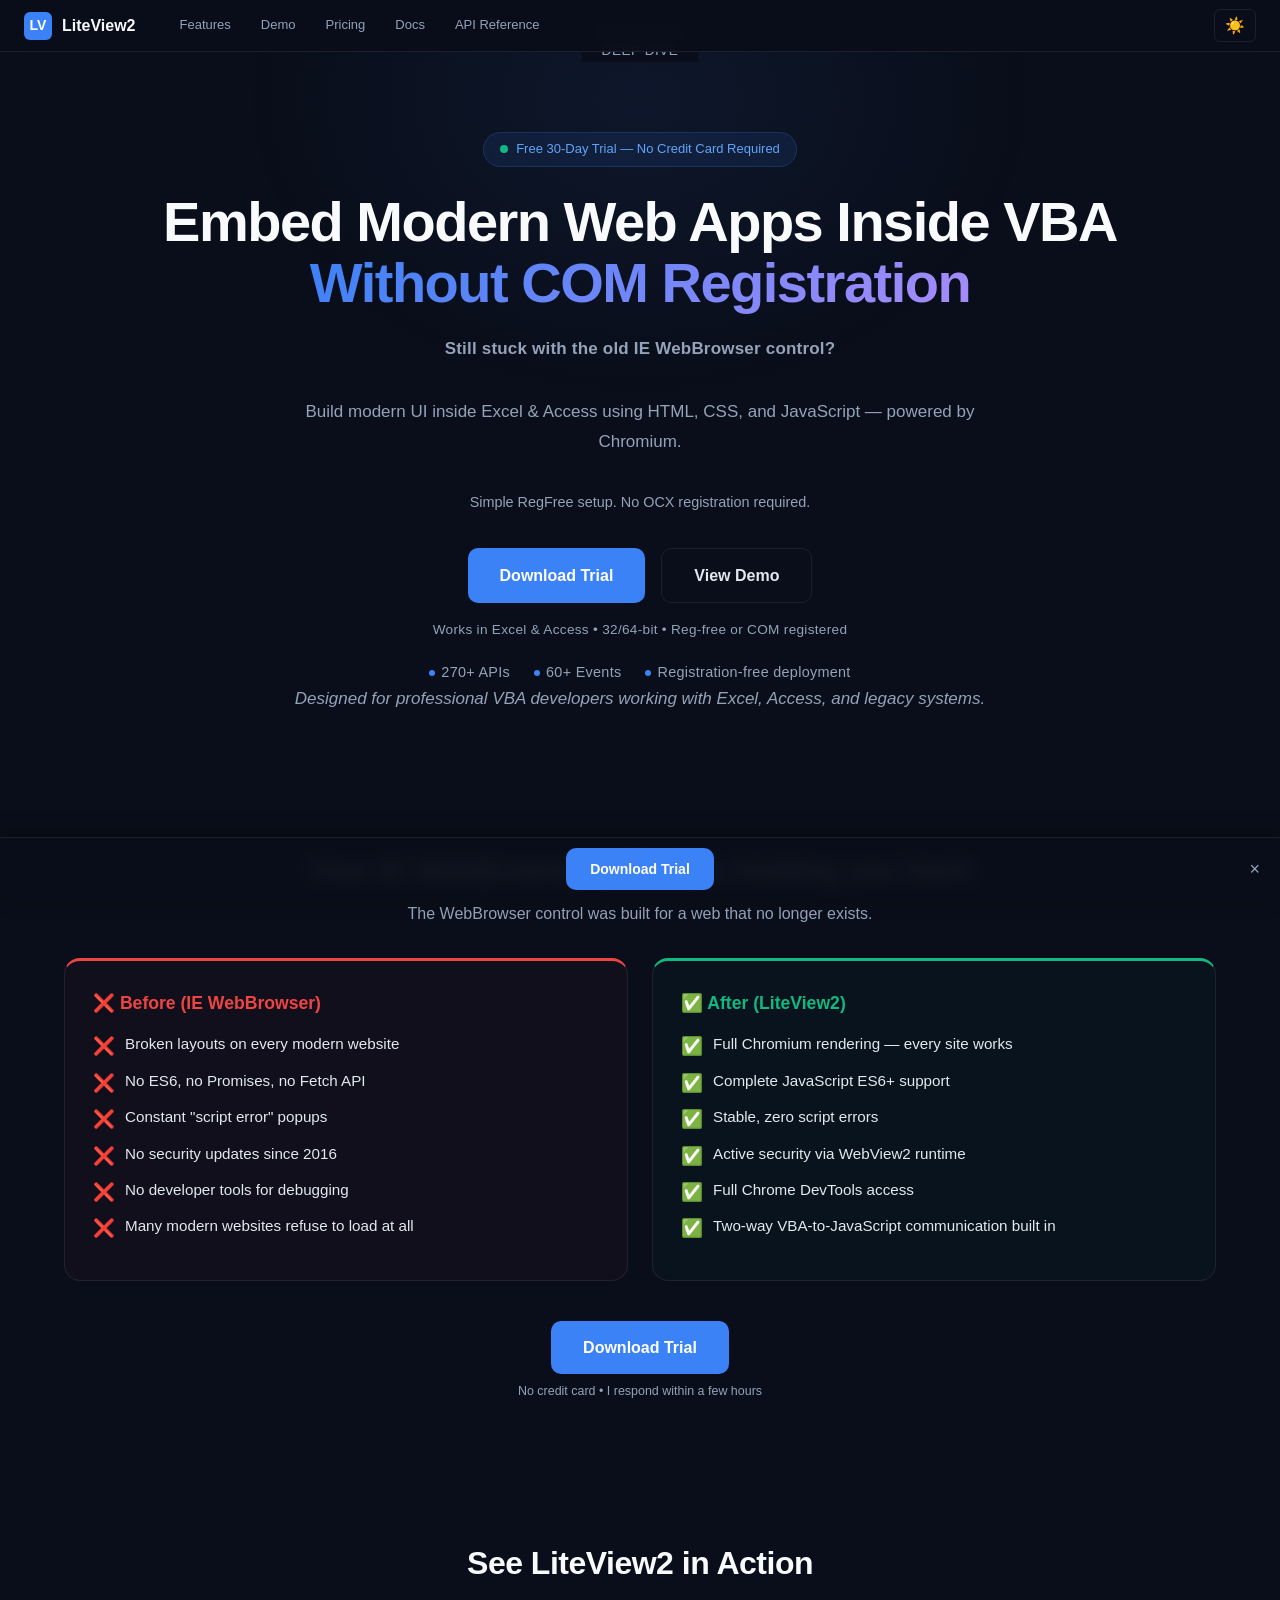
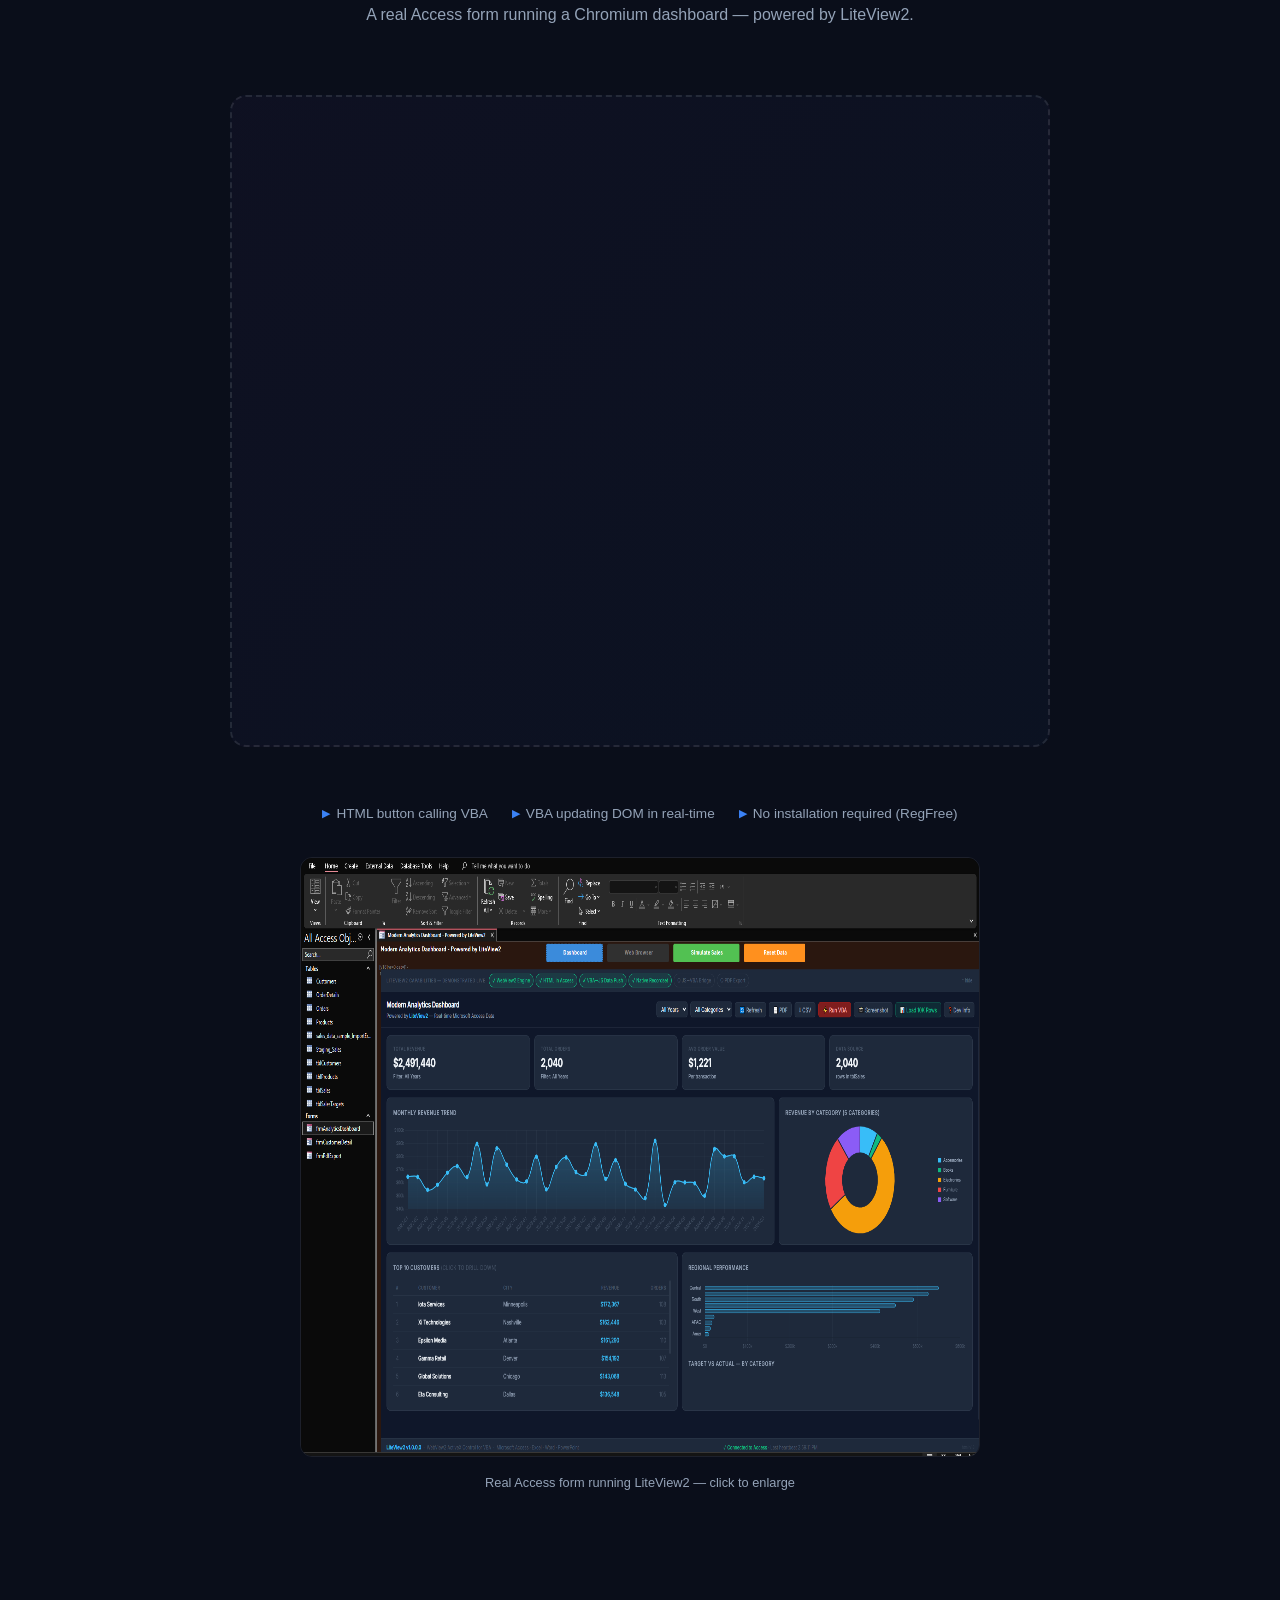
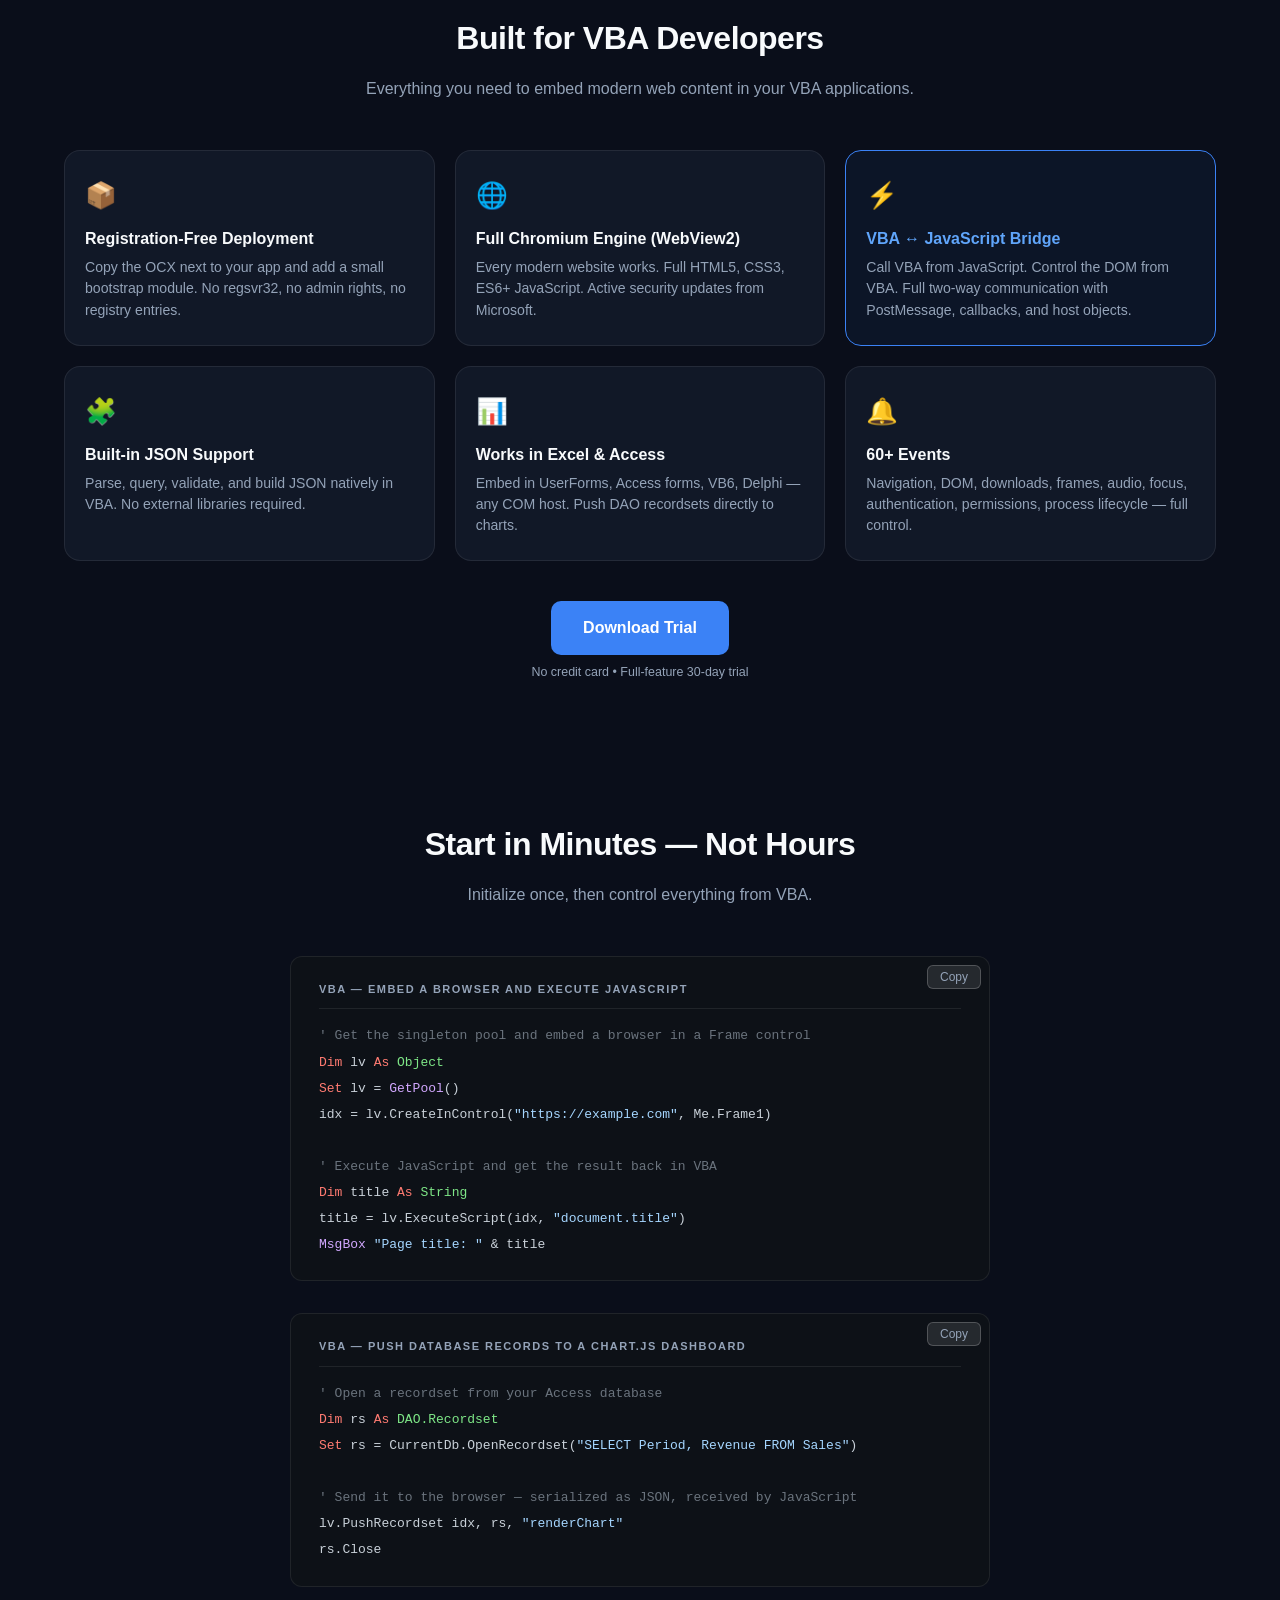
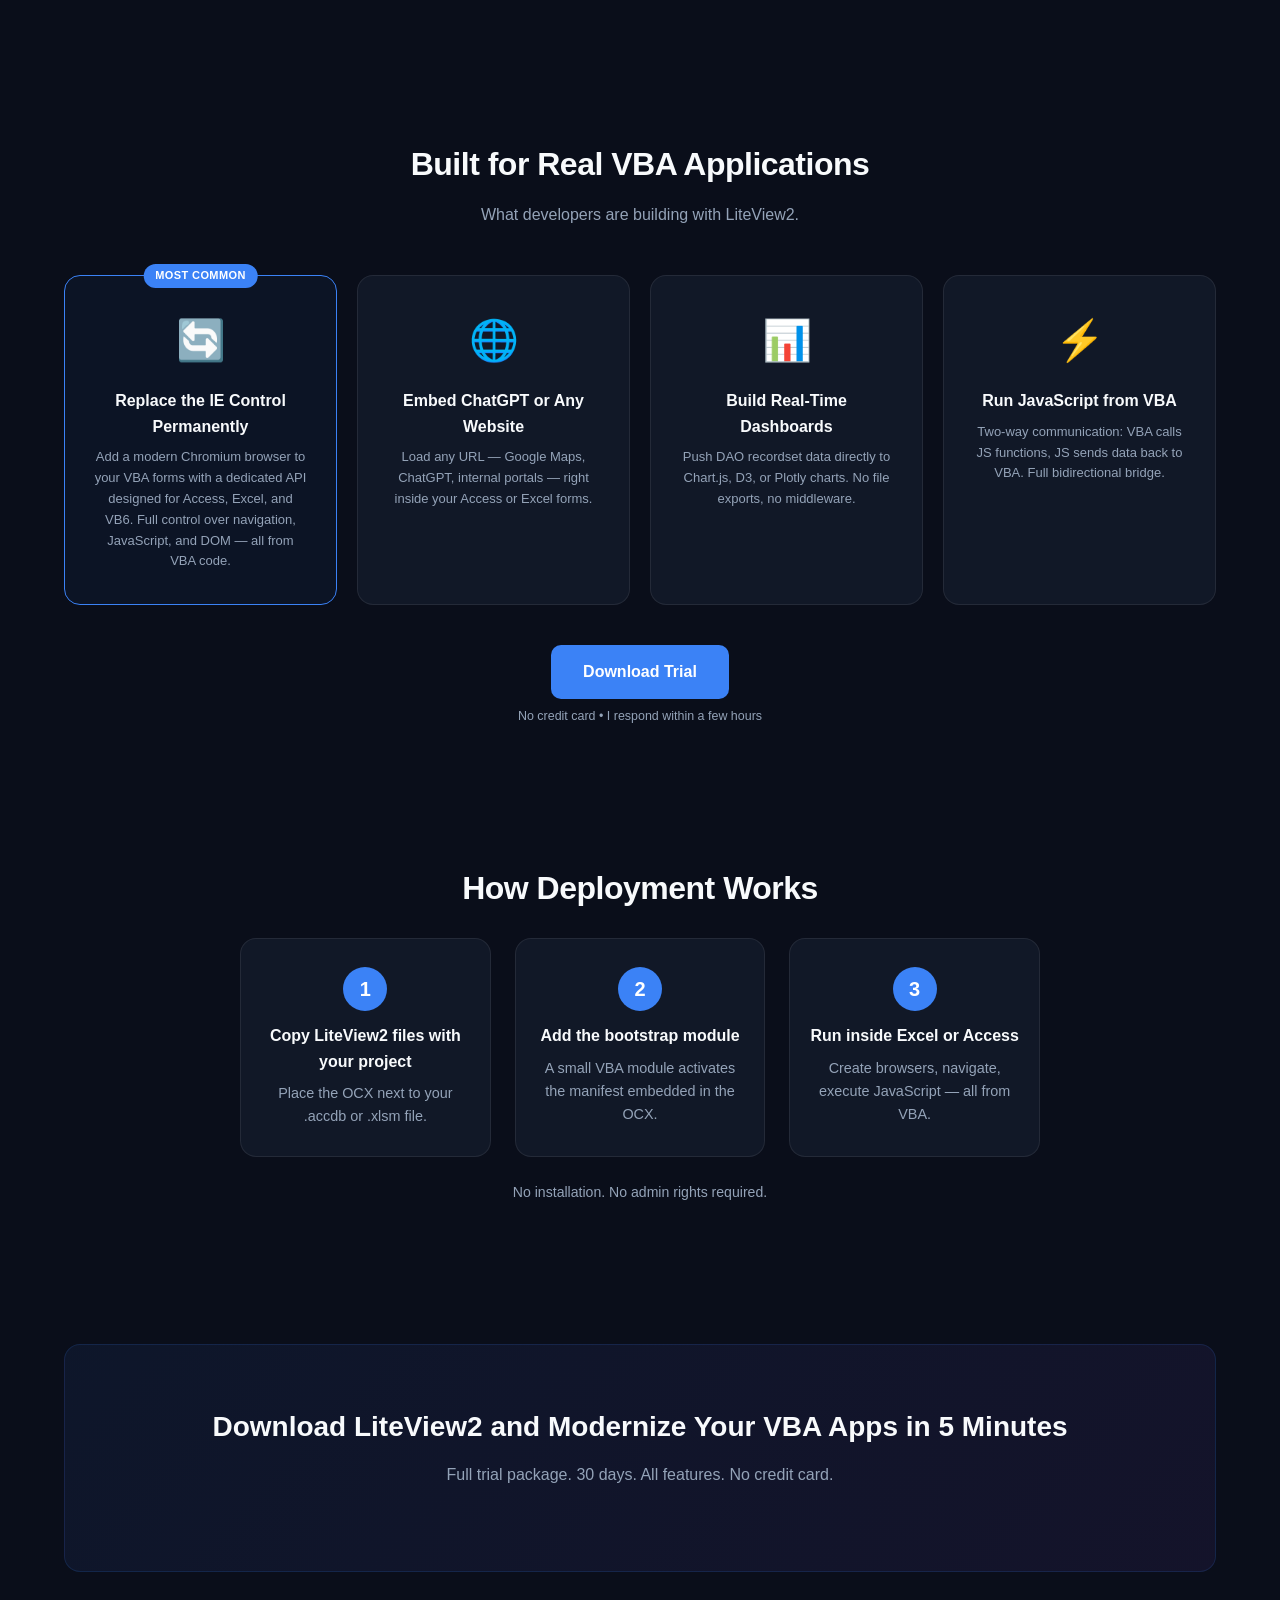
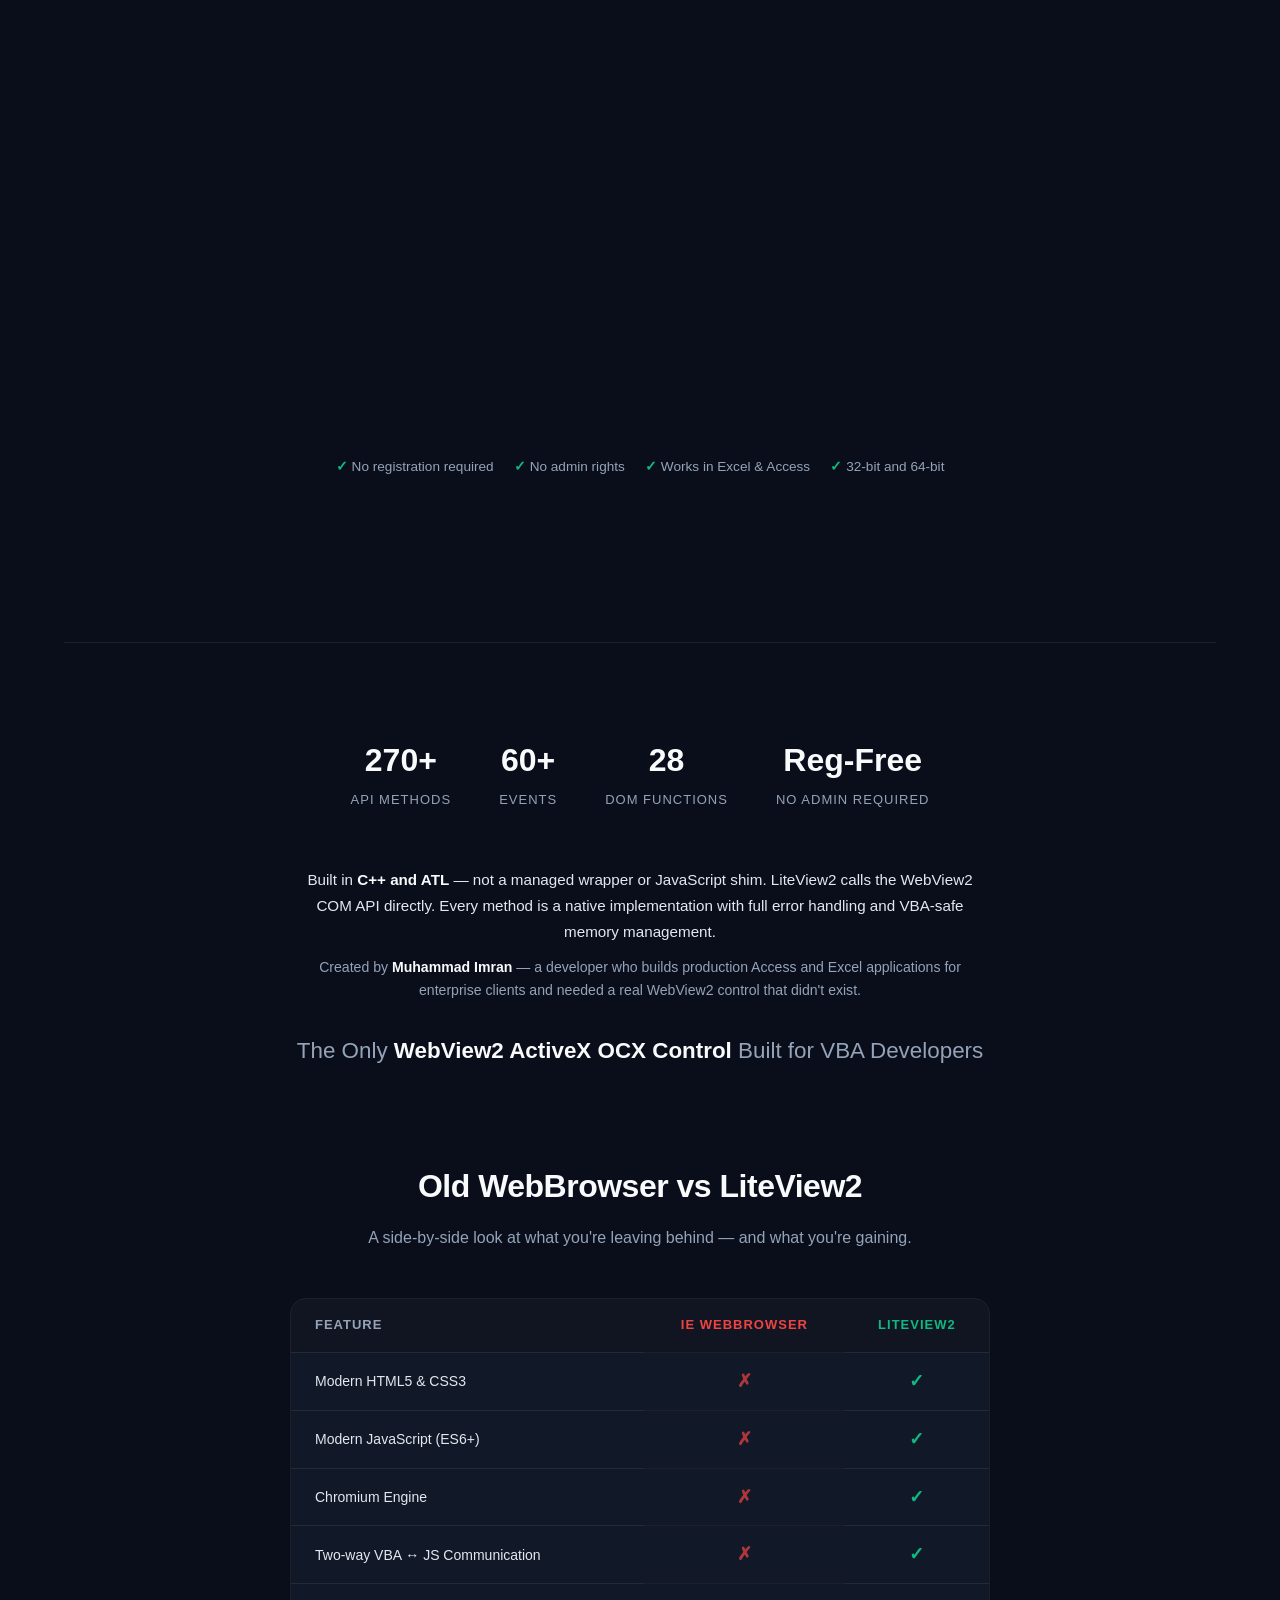
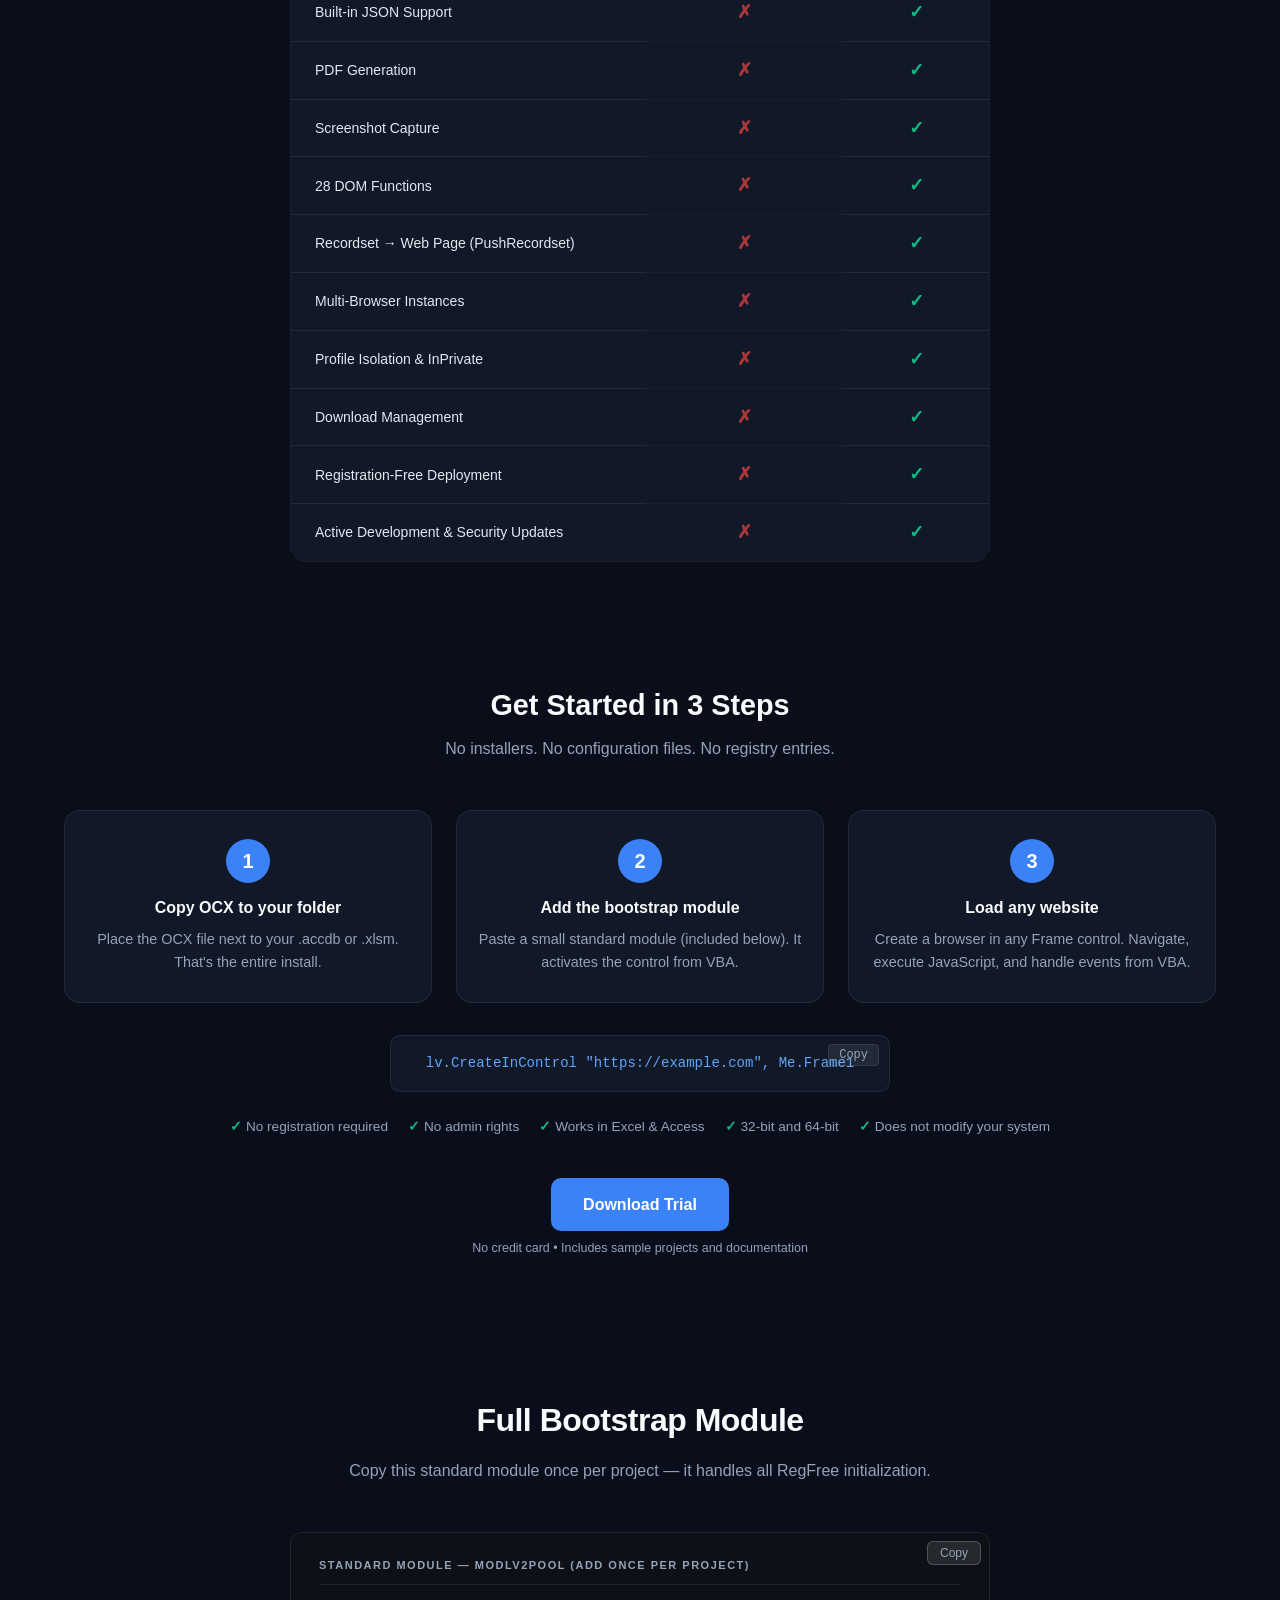
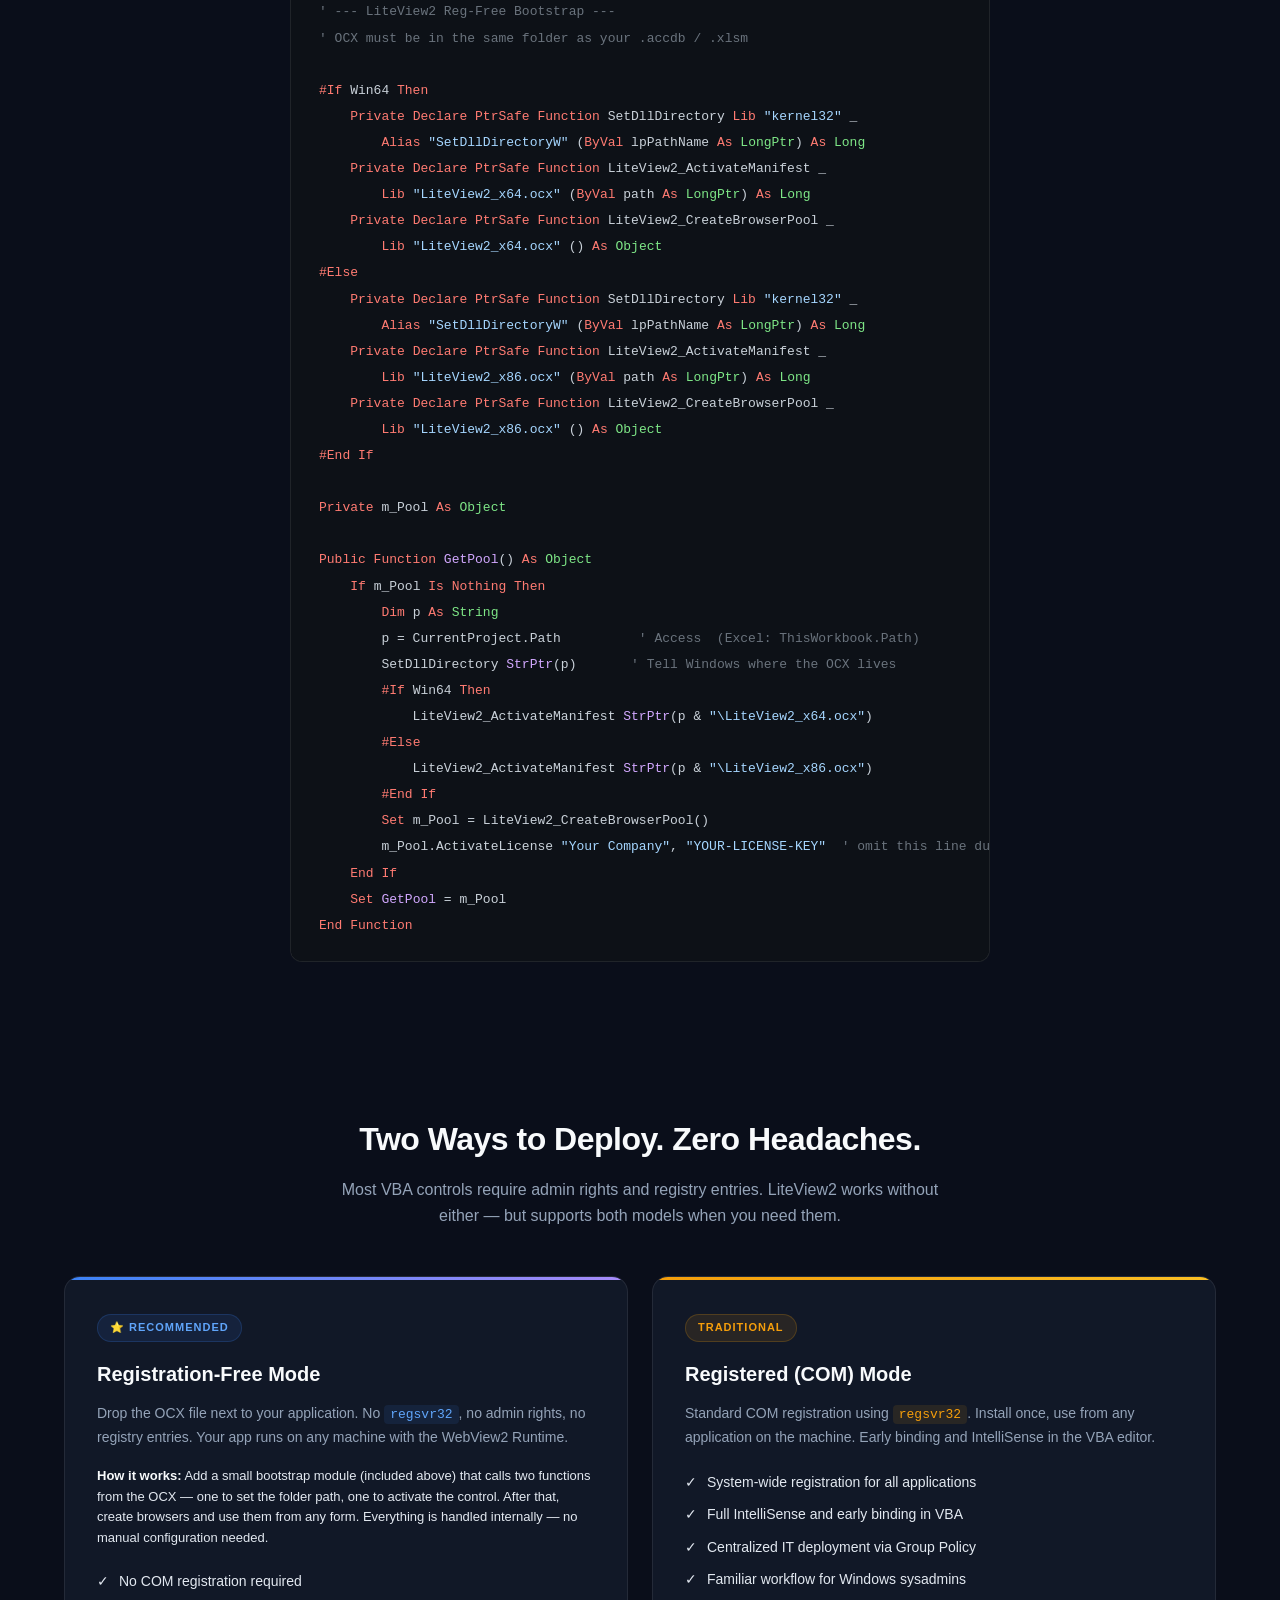
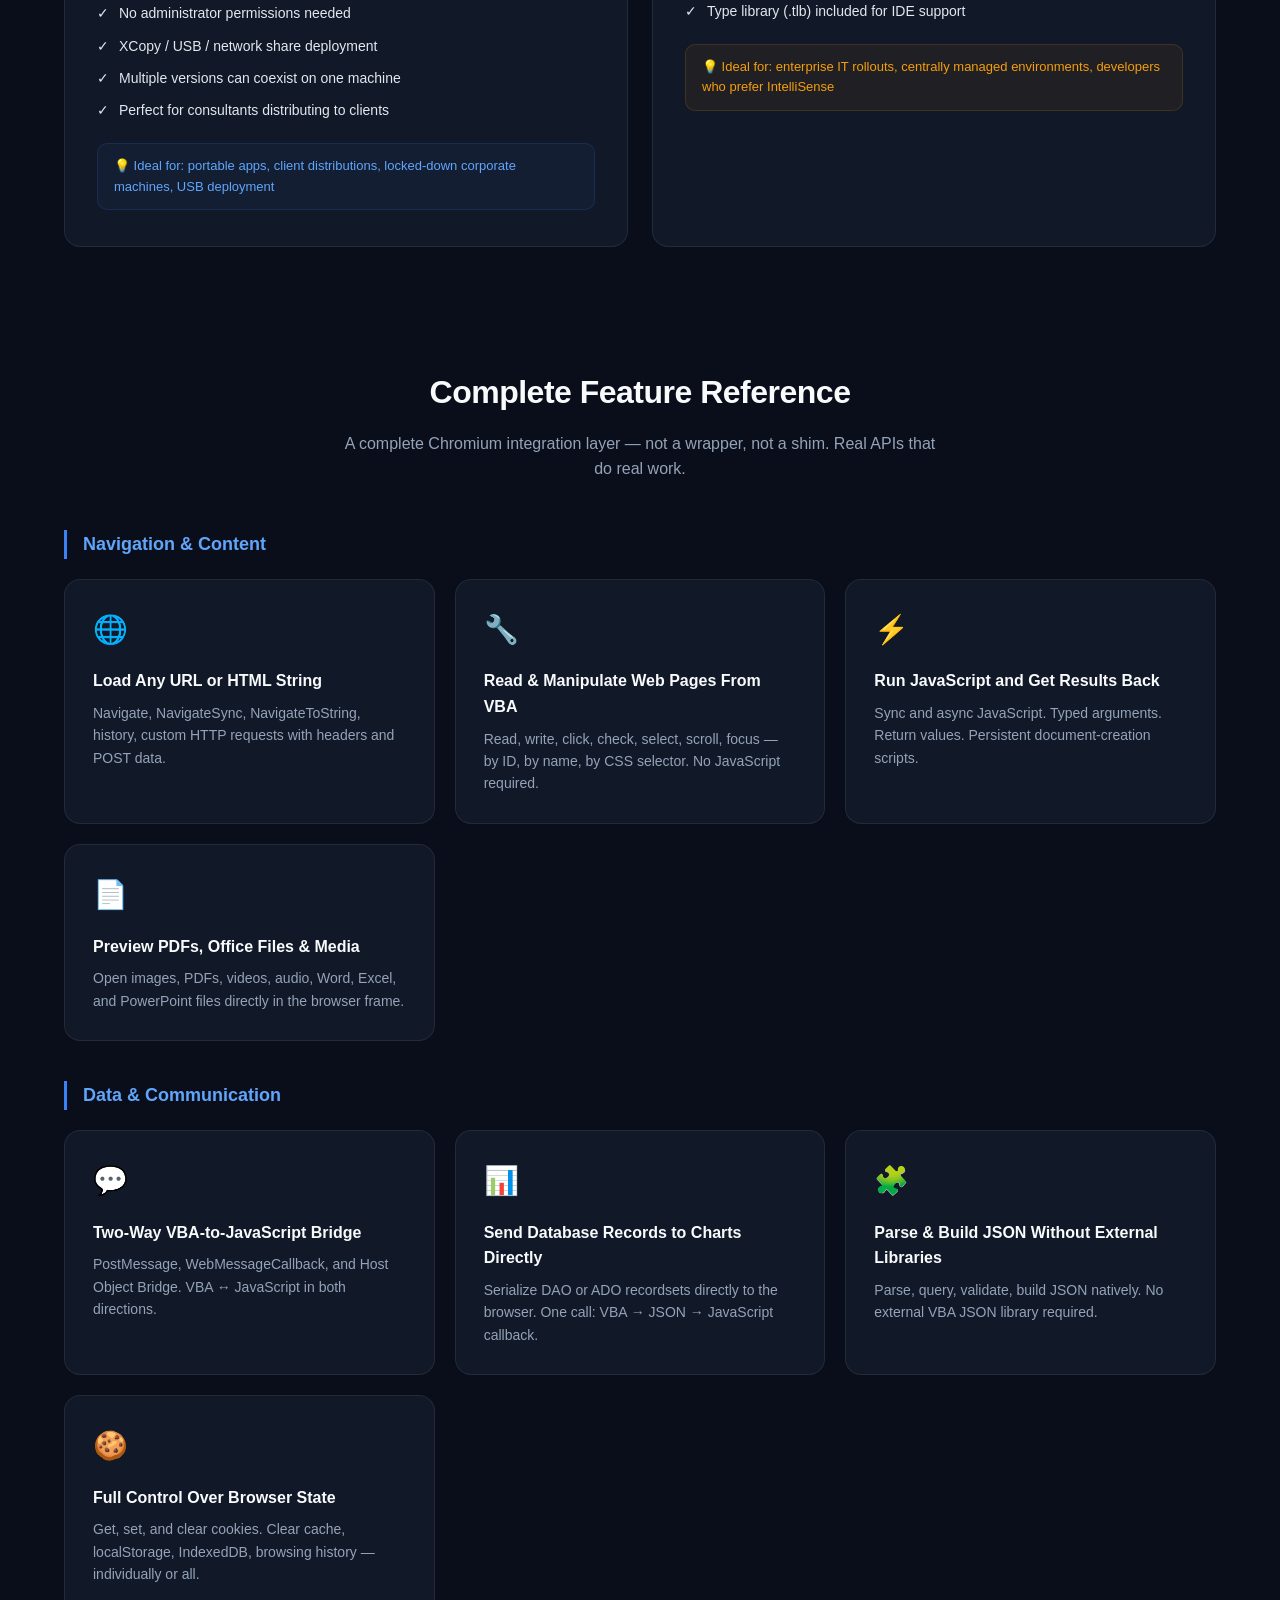
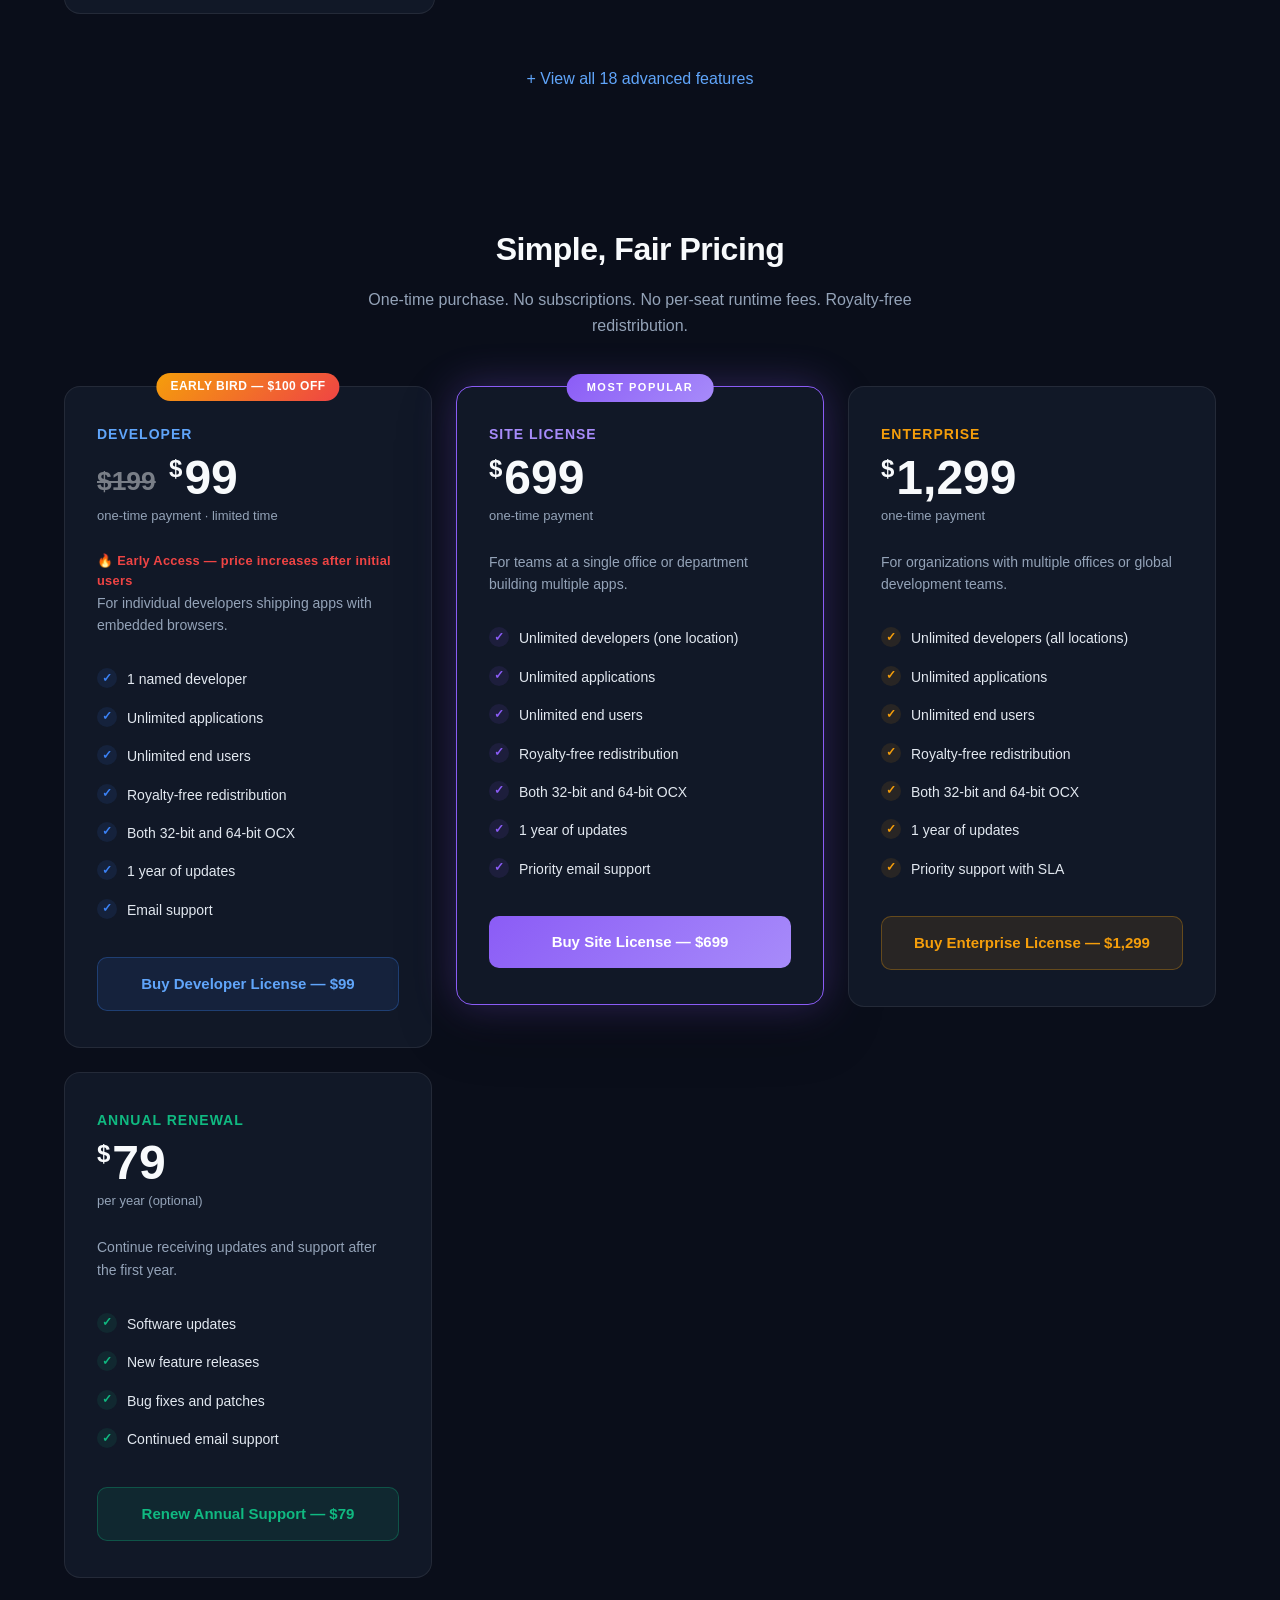
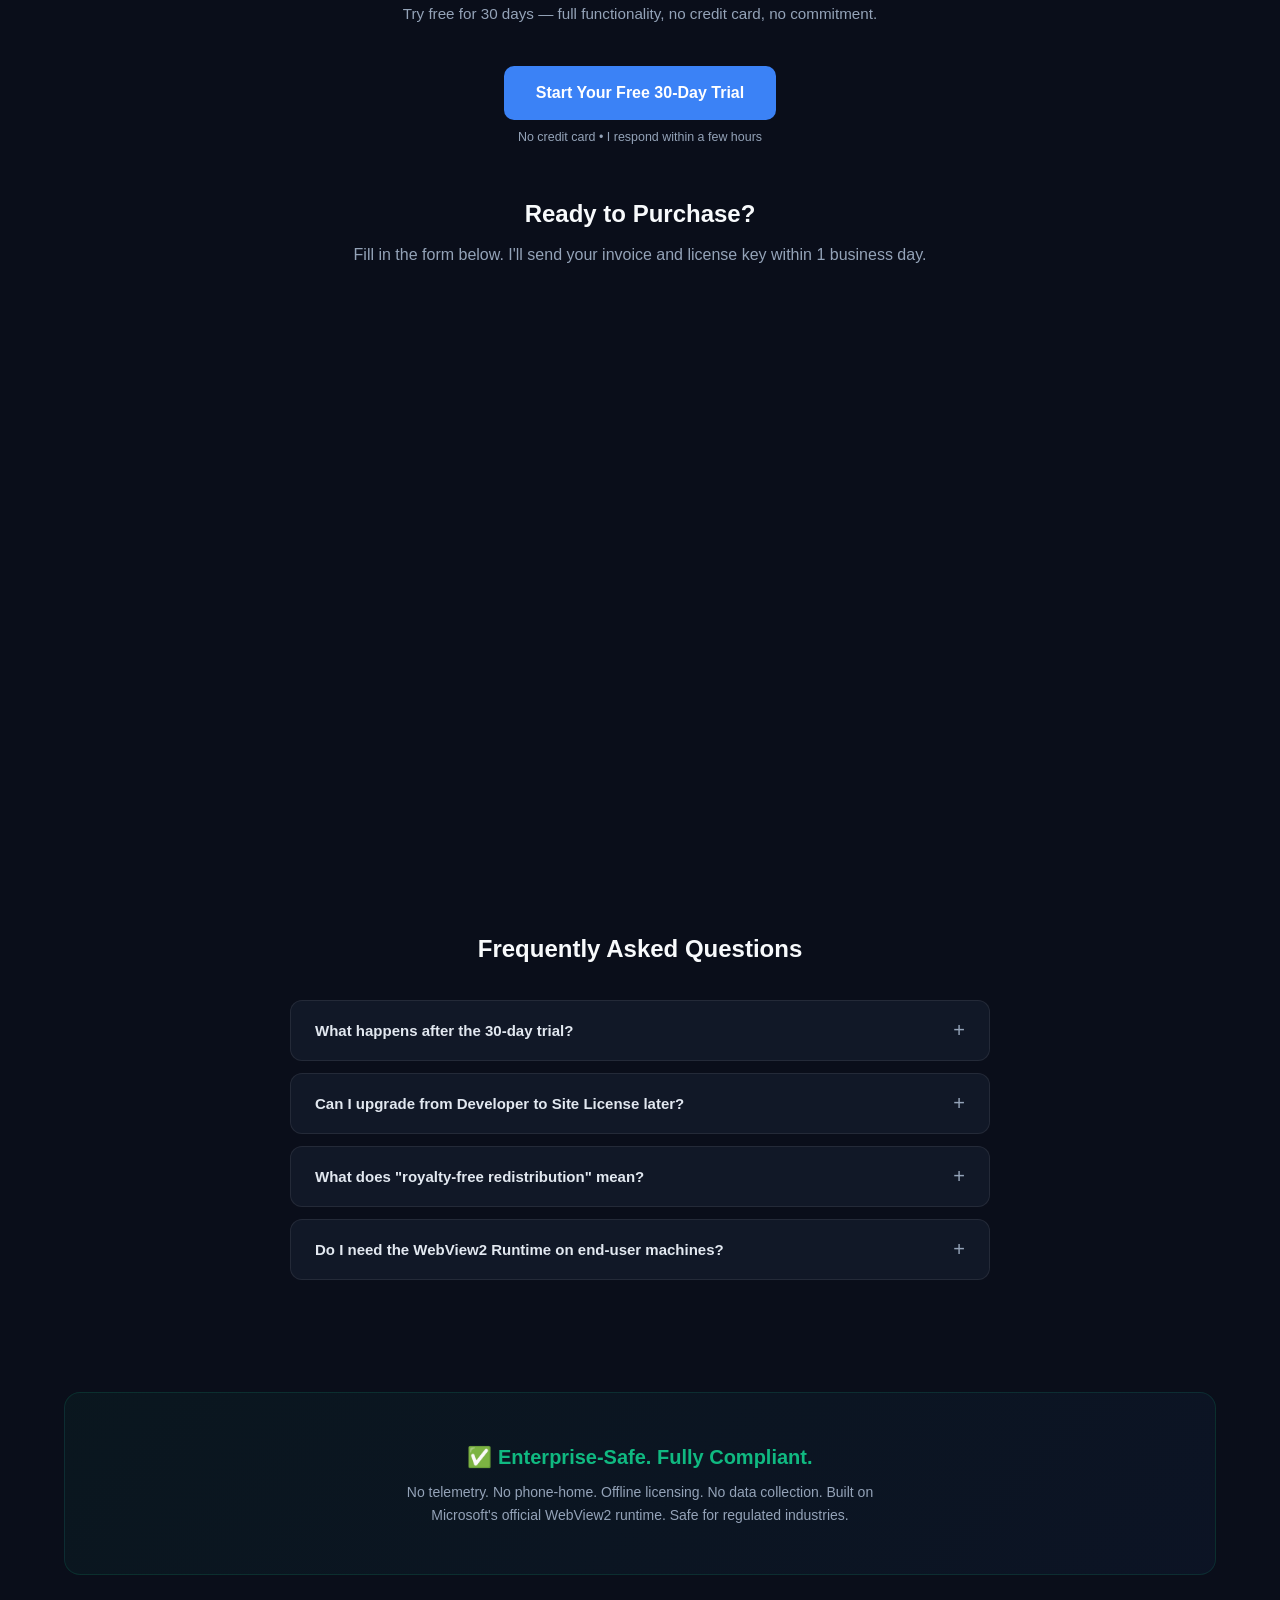
==== index.htm @ 2403a812 "Fix messaging for technical accuracy and trust" ====
<!DOCTYPE html>
<html lang="en">

<head>
    <meta charset="UTF-8">
    <title>LiteView2 — WebView2 ActiveX OCX Control for VBA, Access &amp; Excel</title>
    <meta name="viewport" content="width=device-width, initial-scale=1">
    <meta name="description"
        content="LiteView2 is a WebView2 ActiveX control for VBA developers. Run modern HTML, CSS, and JavaScript inside Excel and Access without COM registration.">
    <link rel="canonical" href="https://imranosoft.github.io/LiteView2-Website/index.htm">
    <link rel="alternate" hreflang="en" href="https://imranosoft.github.io/LiteView2-Website/index.htm">
    <meta property="og:title" content="LiteView2 — WebView2 ActiveX OCX Control for VBA &amp; COM">
    <meta property="og:description" content="Embed a full Chromium browser inside Access, Excel, VB6, and any COM host. 270+ APIs, registration-free deployment, production-ready.">
    <meta property="og:image" content="https://imranosoft.github.io/LiteView2-Website/Access_Form.PNG">
    <meta property="og:image:width" content="820">
    <meta property="og:image:height" content="600">
    <meta property="og:url" content="https://imranosoft.github.io/LiteView2-Website/index.htm">
    <meta property="og:type" content="website">
    <meta name="twitter:card" content="summary_large_image">
    <link rel="stylesheet" href="landing.css">
    <style>
    /* ========== CONVERSION SYSTEM CSS ========== */

    /* Hero CTAs */
    .hero-cta-group{display:flex;gap:16px;justify-content:center;margin-top:28px;flex-wrap:wrap}
    .btn-cta{display:inline-flex;align-items:center;padding:14px 32px;background:var(--accent);color:#fff;border-radius:10px;font-weight:600;font-size:16px;text-decoration:none;transition:all .2s;border:none;cursor:pointer}
    .btn-cta:hover{background:var(--accent-light);transform:translateY(-1px);box-shadow:0 4px 20px rgba(59,130,246,.3)}
    .btn-cta-secondary{background:transparent;border:1px solid var(--border);color:var(--text)}
    .btn-cta-secondary:hover{border-color:var(--accent);color:var(--accent-light);background:transparent}
    .hero-trust{color:var(--text-dim);font-size:.85rem;margin-top:16px;letter-spacing:.3px}
    .hero-proof{margin-top:24px;text-align:center;animation:heroFadeUp .8s ease both}
    .hero-proof img{max-width:680px;width:100%;border-radius:12px;border:1px solid var(--border);cursor:pointer;transition:transform .2s}
    .hero-proof img:hover{transform:scale(1.01)}
    .hero-proof-caption{color:var(--text-dim);font-size:.8rem;margin-top:8px;cursor:pointer}
    .hero-proof-caption:hover{color:var(--accent-light)}
    @keyframes heroFadeUp{from{opacity:0;transform:translateY(20px)}to{opacity:1;transform:translateY(0)}}

    /* Hero stats row */
    .hero-stats{display:flex;justify-content:center;gap:24px;flex-wrap:wrap;margin-top:20px;color:var(--text-dim);font-size:.9rem;font-weight:500;letter-spacing:.3px}
    .hero-stats span{display:inline-flex;align-items:center;gap:6px}
    .hero-stats span::before{content:"";width:6px;height:6px;border-radius:50%;background:var(--accent);flex-shrink:0}
    @media(max-width:600px){.hero-stats{gap:12px;font-size:.78rem}}

    /* Pain trigger */
    .hero-pain{color:var(--danger);font-size:1rem;font-weight:600;margin-top:20px;letter-spacing:.2px}

    /* Credibility line */
    .hero-credibility{color:var(--text-dim);font-size:.82rem;margin-top:12px;font-style:italic}

    /* Section CTAs (repeated after sections) */
    .section-cta{text-align:center;margin:40px 0 16px}

    /* Before/After cards */
    .ba-section-title{text-align:center;font-size:clamp(1.4rem,3vw,1.8rem);font-weight:700;color:var(--text-bright);margin-bottom:8px}
    .ba-section-sub{text-align:center;color:var(--text-dim);margin-bottom:32px}
    .before-after-grid{display:grid;grid-template-columns:1fr 1fr;gap:24px;margin:0 0 16px}
    @media(max-width:768px){.before-after-grid{grid-template-columns:1fr}}
    .ba-card{padding:28px;border-radius:var(--radius);border:1px solid var(--border);background:var(--bg-card)}
    .ba-card.before{border-top:3px solid var(--danger);background:rgba(239,68,68,.03)}
    .ba-card.after{border-top:3px solid var(--success);background:rgba(16,185,129,.03)}
    [data-theme="light"] .ba-card.before{background:rgba(239,68,68,.04)}
    [data-theme="light"] .ba-card.after{background:rgba(16,185,129,.04)}
    .ba-card h3{margin:0 0 16px;font-size:1.1rem}
    .ba-card.before h3{color:var(--danger)}
    .ba-card.after h3{color:var(--success)}
    .ba-item{display:flex;align-items:flex-start;gap:10px;margin:10px 0;font-size:.95rem;color:var(--text);line-height:1.5}
    .ba-icon{flex-shrink:0;font-size:1.1rem;width:22px;text-align:center}

    /* Use case cards — first card highlight */
    .usecase-card.uc-primary{border-color:var(--accent);background:rgba(59,130,246,.05);position:relative}
    .uc-badge{position:absolute;top:-12px;left:50%;transform:translateX(-50%);background:var(--accent);color:#fff;font-size:11px;font-weight:700;padding:3px 12px;border-radius:20px;white-space:nowrap;letter-spacing:.4px}

    /* Get Started steps */
    .steps-section-title{text-align:center;font-size:clamp(1.4rem,3vw,1.8rem);font-weight:700;color:var(--text-bright);margin-bottom:8px}
    .steps-grid{display:grid;grid-template-columns:repeat(3,1fr);gap:24px;margin:32px 0}
    @media(max-width:768px){.steps-grid{grid-template-columns:1fr}}
    .step-card{background:var(--bg-card);border:1px solid var(--border);border-radius:var(--radius);padding:28px 20px;text-align:center}
    .step-number{width:44px;height:44px;background:var(--accent);color:#fff;border-radius:50%;display:inline-flex;align-items:center;justify-content:center;font-weight:700;font-size:20px;margin-bottom:12px}
    .step-card h4{margin:0 0 8px;color:var(--text-bright);font-size:1rem}
    .step-card p{margin:0;color:var(--text-dim);font-size:.9rem}
    .trust-badges{display:flex;flex-wrap:wrap;justify-content:center;gap:20px;margin:24px 0;color:var(--text-dim);font-size:.85rem}
    .trust-badges span{display:inline-flex;align-items:center;gap:4px}
    .trust-badges span::before{content:"\2713 ";color:var(--success);font-weight:700}
    .steps-code{max-width:500px;margin:16px auto 0;background:var(--bg-card);border:1px solid var(--border);border-radius:10px;padding:16px 20px;font-family:Consolas,'SF Mono','Fira Code',monospace;font-size:14px;color:var(--accent-light);text-align:center;position:relative}
    .steps-code .copy-btn{position:absolute;top:8px;right:10px;background:rgba(255,255,255,.08);border:1px solid var(--border);color:var(--text-dim);padding:3px 10px;border-radius:4px;cursor:pointer;font-size:12px}

    /* Features collapse */
    .features-expand{margin-top:16px}
    .features-expand summary{cursor:pointer;color:var(--accent-light);font-size:1rem;font-weight:500;padding:12px;text-align:center;list-style:none}
    .features-expand summary::-webkit-details-marker{display:none}
    .features-expand summary::before{content:"+ "}
    .features-expand[open] summary::before{content:"- "}
    .features-expand summary:hover{color:var(--accent)}

    /* Key features highlight grid */
    .features-highlight-grid{display:grid;grid-template-columns:repeat(3,1fr);gap:20px;margin:32px 0}
    @media(max-width:768px){.features-highlight-grid{grid-template-columns:repeat(2,1fr)}}
    @media(max-width:600px){.features-highlight-grid{grid-template-columns:1fr}}
    .fh-card{background:var(--bg-card);border:1px solid var(--border);border-radius:var(--radius);padding:24px 20px;transition:border-color .2s,transform .2s}
    .fh-card:hover{border-color:var(--accent);transform:translateY(-2px)}
    .fh-card .fh-icon{font-size:1.6rem;margin-bottom:10px;display:block}
    .fh-card h3{margin:0 0 6px;font-size:1rem;color:var(--text-bright)}
    .fh-card p{margin:0;font-size:.88rem;color:var(--text-dim);line-height:1.5}
    .fh-card.fh-prominent{border-color:var(--accent);background:rgba(59,130,246,.06)}
    .fh-card.fh-prominent h3{color:var(--accent-light)}

    /* Pricing urgency + risk reversal */
    .urgency-text{color:var(--danger);font-size:.8rem;font-weight:600;margin-top:4px;letter-spacing:.3px}
    .risk-reversal{text-align:center;color:var(--text-dim);font-size:.95rem;margin-top:24px}

    /* Trial lead-capture modal */
    .trial-modal{display:none;background:var(--bg-card);border:1px solid var(--border);border-radius:16px;padding:32px;text-align:center;margin:24px auto 0;max-width:500px}
    .trial-modal.open{display:block;animation:fadeSlideUp .3s ease both}
    @keyframes fadeSlideUp{from{opacity:0;transform:translateY(10px)}to{opacity:1;transform:translateY(0)}}

    /* Sticky CTA bar */
    .sticky-cta{position:fixed;bottom:0;left:0;right:0;z-index:999;background:rgba(10,14,26,.95);backdrop-filter:blur(8px);border-top:1px solid var(--border);padding:10px 16px;text-align:center;transform:translateY(100%);transition:transform .3s ease;display:flex;align-items:center;justify-content:center;gap:12px;box-shadow:0 -4px 20px rgba(0,0,0,.3);padding-bottom:max(10px,env(safe-area-inset-bottom))}
    .sticky-cta.visible{transform:translateY(0)}
    .sticky-cta.dismissed{display:none!important}
    [data-theme="light"] .sticky-cta{background:rgba(255,255,255,.95);box-shadow:0 -4px 20px rgba(0,0,0,.1)}
    .sticky-dismiss{background:none;border:none;color:var(--text-dim);cursor:pointer;font-size:18px;padding:4px 8px;line-height:1;position:absolute;right:12px;top:50%;transform:translateY(-50%)}
    .sticky-dismiss:hover{color:var(--text-bright)}

    /* Visual demo captions */
    .demo-captions{display:flex;justify-content:center;gap:24px;flex-wrap:wrap;margin-top:16px;color:var(--text-dim);font-size:.85rem}
    .demo-captions span{display:inline-flex;align-items:center;gap:6px}
    .demo-captions span::before{content:"\25B6";color:var(--accent);font-size:.7rem}

    /* Section separator */
    .section-separator{border:none;border-top:1px solid var(--border);margin:80px 0 60px;position:relative}
    .section-separator-label{position:absolute;top:-12px;left:50%;transform:translateX(-50%);background:var(--bg-dark);padding:0 20px;color:var(--text-dim);font-size:.85rem;font-weight:500;letter-spacing:.5px}
    [data-theme="light"] .section-separator-label{background:#fff}
    </style>
    <!-- Google Analytics 4 -->
    <script async src="https://www.googletagmanager.com/gtag/js?id=G-19C759YR5X"></script>
    <script>
      window.dataLayer = window.dataLayer || [];
      function gtag(){dataLayer.push(arguments);}
      gtag('js', new Date());
      gtag('config', 'G-19C759YR5X');
    </script>
    <!-- Structured Data: SoftwareApplication -->
    <script type="application/ld+json">
    {
      "@context": "https://schema.org",
      "@type": "SoftwareApplication",
      "name": "LiteView2",
      "description": "WebView2 ActiveX OCX control that embeds a full Chromium browser inside Microsoft Access, Excel, VB6, Delphi and any COM application. 270+ APIs, registration-free deployment, production-ready.",
      "applicationCategory": "DeveloperApplication",
      "applicationSubCategory": "ActiveX Control",
      "operatingSystem": "Windows 10 1809+, Windows 11",
      "softwareVersion": "1.0",
      "releaseNotes": "Initial commercial release — March 2026",
      "url": "https://imranosoft.github.io/LiteView2-Website/index.htm",
      "author": { "@type": "Person", "name": "Muhammad Imran", "email": "imranbhatti800@gmail.com" },
      "offers": [
        { "@type": "Offer", "name": "Developer License", "price": "99.00", "priceCurrency": "USD",
          "priceValidUntil": "2026-12-31", "availability": "https://schema.org/InStock" },
        { "@type": "Offer", "name": "Site License", "price": "699.00", "priceCurrency": "USD",
          "availability": "https://schema.org/InStock" },
        { "@type": "Offer", "name": "Enterprise License", "price": "1299.00", "priceCurrency": "USD",
          "availability": "https://schema.org/InStock" }
      ]
    }
    </script>
    <!-- Structured Data: FAQPage -->
    <script type="application/ld+json">
    {
      "@context": "https://schema.org",
      "@type": "FAQPage",
      "mainEntity": [
        {
          "@type": "Question",
          "name": "What happens after the 30-day trial?",
          "acceptedAnswer": { "@type": "Answer",
            "text": "The control displays a watermark after 30 days. To activate, add one line of VBA: .ActivateLicense \"Your Company\", \"YOUR-LICENSE-KEY\". Your code and projects remain intact." }
        },
        {
          "@type": "Question",
          "name": "Do I need the WebView2 Runtime installed on end-user machines?",
          "acceptedAnswer": { "@type": "Answer",
            "text": "Yes, but the WebView2 Runtime is pre-installed on Windows 10 (April 2018 update, version 1809+) and Windows 11 by default. For older systems, Microsoft provides a free redistributable installer." }
        },
        {
          "@type": "Question",
          "name": "What does royalty-free redistribution mean for LiteView2?",
          "acceptedAnswer": { "@type": "Answer",
            "text": "You can distribute the LiteView2 OCX with your applications to unlimited end users without paying per-copy fees. The license covers the developer, not the deployment count." }
        },
        {
          "@type": "Question",
          "name": "Can I upgrade from Developer to Site License later?",
          "acceptedAnswer": { "@type": "Answer",
            "text": "Yes. Contact us and we will credit your Developer license purchase toward the Site or Enterprise license price." }
        }
      ]
    }
    </script>
    <!-- Structured Data: VideoObject -->
    <script type="application/ld+json">
    {
      "@context": "https://schema.org",
      "@type": "VideoObject",
      "name": "LiteView2 Demo — WebView2 Analytics Dashboard in Microsoft Access",
      "description": "Live demonstration of LiteView2 embedding a Chromium WebView2 browser inside a Microsoft Access VBA form, displaying a real-time analytics dashboard with Chart.js charts powered by DAO recordset data.",
      "thumbnailUrl": "https://imranosoft.github.io/LiteView2-Website/Access_Form.PNG",
      "uploadDate": "2026-03-01T00:00:00+00:00",
      "duration": "PT2M",
      "contentUrl": "https://imranosoft.github.io/LiteView2-Website/LiteView2_in_Access.webm",
      "embedUrl": "https://imranosoft.github.io/LiteView2-Website/index.htm",
      "interactionStatistic": {
        "@type": "InteractionCounter",
        "interactionType": "https://schema.org/WatchAction",
        "userInteractionCount": 0
      },
      "author": { "@type": "Person", "name": "Muhammad Imran" },
      "publisher": { "@type": "Person", "name": "Muhammad Imran" }
    }
    </script>
    <!-- Structured Data: CodeSample -->
    <script type="application/ld+json">
    {
      "@context": "https://schema.org",
      "@type": "CodeSample",
      "name": "LiteView2 Reg-Free Bootstrap — VBA Quick Start",
      "description": "Bootstrap module for registration-free LiteView2 WebView2 deployment in Access or Excel VBA. No regsvr32, no admin rights required.",
      "codeSampleType": "code snippet",
      "programmingLanguage": "VBA",
      "runtimePlatform": "Microsoft Access, Microsoft Excel, VB6",
      "targetProduct": "LiteView2 WebView2 OCX",
      "url": "https://imranosoft.github.io/LiteView2-Website/index.htm#quickstart"
    }
    </script>
</head>

<body>

    <a href="#main-content" class="skip-link">Skip to main content</a>

    <!-- ============================================================ -->
    <!-- SITE NAV BAR -->
    <!-- ============================================================ -->
    <nav class="lv2-nav" style="position:fixed;top:0;left:0;right:0;z-index:1000;background:rgba(10,14,26,0.92);backdrop-filter:blur(12px);border-bottom:1px solid var(--border);padding:0 24px;height:52px;display:flex;align-items:center;">
        <a href="landing.html" style="display:flex;align-items:center;gap:10px;text-decoration:none;color:var(--text-bright);font-weight:700;font-size:16px;">
            <span style="width:28px;height:28px;background:var(--accent);border-radius:6px;display:flex;align-items:center;justify-content:center;color:#fff;font-size:14px;font-weight:800;">LV</span>
            LiteView2
        </a>
        <button class="hamburger-btn" id="hamburgerBtn" aria-label="Toggle navigation">
            <span></span>
            <span></span>
            <span></span>
        </button>
        <div class="nav-links">
            <a href="#features" class="lv2-nav-link" style="color:var(--text-dim);text-decoration:none;font-size:13px;padding:6px 12px;border-radius:6px;transition:all 0.2s;">Features</a>
            <a href="#visual-demo" class="lv2-nav-link" style="color:var(--text-dim);text-decoration:none;font-size:13px;padding:6px 12px;border-radius:6px;transition:all 0.2s;">Demo</a>
            <a href="#pricing" class="lv2-nav-link" style="color:var(--text-dim);text-decoration:none;font-size:13px;padding:6px 12px;border-radius:6px;transition:all 0.2s;">Pricing</a>
            <a href="landing.html" class="lv2-nav-link" style="color:var(--text-dim);text-decoration:none;font-size:13px;padding:6px 12px;border-radius:6px;transition:all 0.2s;">Docs</a>
            <a href="iliteview2ctrl.html" class="lv2-nav-link" style="color:var(--text-dim);text-decoration:none;font-size:13px;padding:6px 12px;border-radius:6px;transition:all 0.2s;">API Reference</a>
        </div>
        <button id="themeToggle" style="margin-left:auto;background:none;border:1px solid var(--border);color:var(--text-dim);cursor:pointer;padding:6px 10px;border-radius:6px;font-size:16px;transition:all 0.2s;display:flex;align-items:center;" aria-label="Toggle theme"></button>
    </nav>

    <div style="height:52px;"></div><!-- spacer for fixed nav -->

    <div class="bg-glow"></div>

    <div class="container" id="main-content">

        <!-- ============================================================ -->
        <!-- SECTION 1: HERO -->
        <!-- ============================================================ -->
        <section class="hero" id="hero">
            <div class="hero-badge">Free 30-Day Trial — No Credit Card Required</div>
            <h1>Embed Modern Web Apps Inside VBA<br><span>Without COM Registration</span></h1>
            <p class="hero-pain">Still stuck with the old IE WebBrowser control?</p>
            <p>Build modern UI inside Excel &amp; Access using HTML, CSS, and JavaScript — powered by Chromium.</p>
            <p style="color:var(--text-dim);font-size:.9rem;margin-top:6px;">Simple RegFree setup. No OCX registration required.</p>
            <div class="hero-cta-group">
                <a href="#trial-form" class="btn-cta" onclick="if(typeof gtag==='function')gtag('event','hero_cta_click',{event_category:'conversion'});">Download Trial</a>
                <a href="#visual-demo" class="btn-cta btn-cta-secondary">View Demo</a>
            </div>
            <div class="hero-trust">Works in Excel &amp; Access &bull; 32/64-bit &bull; Reg-free or COM registered</div>
            <div class="hero-stats">
                <span>270+ APIs</span>
                <span>60+ Events</span>
                <span>Registration-free deployment</span>
            </div>
            <p class="hero-credibility">Designed for professional VBA developers working with Excel, Access, and legacy systems.</p>
        </section>

        <!-- ============================================================ -->
        <!-- SECTION 2: PROBLEM vs SOLUTION -->
        <!-- ============================================================ -->
        <section class="section animate-on-scroll" id="before-after">
            <h2 class="ba-section-title">Your IE WebBrowser control is holding you back</h2>
            <p class="ba-section-sub">The WebBrowser control was built for a web that no longer exists.</p>
            <div class="before-after-grid">
                <div class="ba-card before">
                    <h3>&#10060; Before (IE WebBrowser)</h3>
                    <div class="ba-item"><span class="ba-icon">&#10060;</span> Broken layouts on every modern website</div>
                    <div class="ba-item"><span class="ba-icon">&#10060;</span> No ES6, no Promises, no Fetch API</div>
                    <div class="ba-item"><span class="ba-icon">&#10060;</span> Constant "script error" popups</div>
                    <div class="ba-item"><span class="ba-icon">&#10060;</span> No security updates since 2016</div>
                    <div class="ba-item"><span class="ba-icon">&#10060;</span> No developer tools for debugging</div>
                    <div class="ba-item"><span class="ba-icon">&#10060;</span> Many modern websites refuse to load at all</div>
                </div>
                <div class="ba-card after">
                    <h3>&#9989; After (LiteView2)</h3>
                    <div class="ba-item"><span class="ba-icon">&#9989;</span> Full Chromium rendering — every site works</div>
                    <div class="ba-item"><span class="ba-icon">&#9989;</span> Complete JavaScript ES6+ support</div>
                    <div class="ba-item"><span class="ba-icon">&#9989;</span> Stable, zero script errors</div>
                    <div class="ba-item"><span class="ba-icon">&#9989;</span> Active security via WebView2 runtime</div>
                    <div class="ba-item"><span class="ba-icon">&#9989;</span> Full Chrome DevTools access</div>
                    <div class="ba-item"><span class="ba-icon">&#9989;</span> Two-way VBA-to-JavaScript communication built in</div>
                </div>
            </div>
            <div class="section-cta">
                <a href="#trial-form" class="btn-cta" onclick="if(typeof gtag==='function')gtag('event','section_cta_click',{event_category:'conversion',event_label:'before_after'});">Download Trial</a>
                <div style="color:var(--text-dim);font-size:.78rem;margin-top:8px;">No credit card &bull; I respond within a few hours</div>
            </div>
        </section>

        <!-- ============================================================ -->
        <!-- SECTION 3: VISUAL DEMO -->
        <!-- ============================================================ -->
        <section class="section animate-on-scroll" id="visual-demo">
            <h2 class="section-title">See LiteView2 in Action</h2>
            <p class="section-sub">A real Access form running a Chromium dashboard — powered by LiteView2.</p>

            <div class="video-section">
                <div class="video-box" style="display:block;padding:0;position:relative;padding-bottom:56.25%;height:0;overflow:hidden;">
                    <iframe src="https://www.youtube.com/embed/FQF7QsE7laI?rel=0&modestbranding=1" frameborder="0"
                            allow="accelerometer; autoplay; clipboard-write; encrypted-media; gyroscope; picture-in-picture" allowfullscreen
                            title="LiteView2 demo — WebView2 Chromium browser embedded in Microsoft Access VBA form"
                            style="position:absolute;top:0;left:0;width:100%;height:100%;border-radius:var(--radius);"></iframe>
                </div>
            </div>

            <div class="demo-captions">
                <span>HTML button calling VBA</span>
                <span>VBA updating DOM in real-time</span>
                <span>No installation required (RegFree)</span>
            </div>

            <div class="hero-proof" style="margin-top:32px;" onclick="var lb=document.getElementById('lightbox');lb.querySelector('img').src='Access_Form.PNG';lb.classList.add('open');">
                <img src="Access_Form.PNG" alt="LiteView2 running inside Microsoft Access — modern analytics dashboard with charts" loading="lazy" width="820" height="600">
                <div class="hero-proof-caption">Real Access form running LiteView2 — click to enlarge</div>
            </div>
        </section>

        <!-- ============================================================ -->
        <!-- SECTION 4: KEY FEATURES -->
        <!-- ============================================================ -->
        <section class="section animate-on-scroll" id="features">
            <h2 class="section-title">Built for VBA Developers</h2>
            <p class="section-sub">Everything you need to embed modern web content in your VBA applications.</p>

            <div class="features-highlight-grid">
                <div class="fh-card">
                    <span class="fh-icon">&#128230;</span>
                    <h3>Registration-Free Deployment</h3>
                    <p>Copy the OCX next to your app and add a small bootstrap module. No regsvr32, no admin rights, no registry entries.</p>
                </div>
                <div class="fh-card">
                    <span class="fh-icon">&#127760;</span>
                    <h3>Full Chromium Engine (WebView2)</h3>
                    <p>Every modern website works. Full HTML5, CSS3, ES6+ JavaScript. Active security updates from Microsoft.</p>
                </div>
                <div class="fh-card fh-prominent">
                    <span class="fh-icon">&#9889;</span>
                    <h3>VBA &#8596; JavaScript Bridge</h3>
                    <p>Call VBA from JavaScript. Control the DOM from VBA. Full two-way communication with PostMessage, callbacks, and host objects.</p>
                </div>
                <div class="fh-card">
                    <span class="fh-icon">&#129513;</span>
                    <h3>Built-in JSON Support</h3>
                    <p>Parse, query, validate, and build JSON natively in VBA. No external libraries required.</p>
                </div>
                <div class="fh-card">
                    <span class="fh-icon">&#128202;</span>
                    <h3>Works in Excel &amp; Access</h3>
                    <p>Embed in UserForms, Access forms, VB6, Delphi — any COM host. Push DAO recordsets directly to charts.</p>
                </div>
                <div class="fh-card">
                    <span class="fh-icon">&#128276;</span>
                    <h3>60+ Events</h3>
                    <p>Navigation, DOM, downloads, frames, audio, focus, authentication, permissions, process lifecycle — full control.</p>
                </div>
            </div>

            <div class="section-cta">
                <a href="#trial-form" class="btn-cta" onclick="if(typeof gtag==='function')gtag('event','section_cta_click',{event_category:'conversion',event_label:'features'});">Download Trial</a>
                <div style="color:var(--text-dim);font-size:.78rem;margin-top:8px;">No credit card &bull; Full-feature 30-day trial</div>
            </div>
        </section>

        <!-- ============================================================ -->
        <!-- SECTION 5: CODE SNIPPET -->
        <!-- ============================================================ -->
        <section class="section animate-on-scroll" id="quickstart">
            <h2 class="section-title">Start in Minutes — Not Hours</h2>
            <p class="section-sub">Initialize once, then control everything from VBA.</p>

            <div class="code-preview">
                <button class="copy-btn">Copy</button>
                <span class="code-label">VBA — Embed a Browser and Execute JavaScript</span>
                <code><span class="code-comment">' Get the singleton pool and embed a browser in a Frame control</span>
<span class="code-keyword">Dim</span> lv <span class="code-keyword">As</span> <span class="code-type">Object</span>
<span class="code-keyword">Set</span> lv = <span class="code-func">GetPool</span>()
idx = lv.CreateInControl(<span class="code-string">"https://example.com"</span>, Me.Frame1)

<span class="code-comment">' Execute JavaScript and get the result back in VBA</span>
<span class="code-keyword">Dim</span> title <span class="code-keyword">As</span> <span class="code-type">String</span>
title = lv.ExecuteScript(idx, <span class="code-string">"document.title"</span>)
<span class="code-func">MsgBox</span> <span class="code-string">"Page title: "</span> & title</code>
            </div>

            <div class="code-preview" style="margin-top: 16px;">
                <button class="copy-btn">Copy</button>
                <span class="code-label">VBA — Push Database Records to a Chart.js Dashboard</span>
                <code><span class="code-comment">' Open a recordset from your Access database</span>
<span class="code-keyword">Dim</span> rs <span class="code-keyword">As</span> <span class="code-type">DAO.Recordset</span>
<span class="code-keyword">Set</span> rs = CurrentDb.OpenRecordset(<span class="code-string">"SELECT Period, Revenue FROM Sales"</span>)

<span class="code-comment">' Send it to the browser — serialized as JSON, received by JavaScript</span>
lv.PushRecordset idx, rs, <span class="code-string">"renderChart"</span>
rs.Close</code>
            </div>
        </section>

        <!-- ============================================================ -->
        <!-- SECTION 6: USE CASES -->
        <!-- ============================================================ -->
        <section class="section animate-on-scroll" id="usecases">
            <h2 class="section-title">Built for Real VBA Applications</h2>
            <p class="section-sub">What developers are building with LiteView2.</p>
            <div class="usecases-grid">
                <div class="usecase-card uc-primary" style="position:relative;overflow:visible;">
                    <div class="uc-badge">MOST COMMON</div>
                    <span class="uc-icon">&#128260;</span>
                    <h3>Replace the IE Control Permanently</h3>
                    <p>Add a modern Chromium browser to your VBA forms with a dedicated API designed for Access, Excel, and VB6. Full control over navigation, JavaScript, and DOM — all from VBA code.</p>
                </div>
                <div class="usecase-card">
                    <span class="uc-icon">&#127760;</span>
                    <h3>Embed ChatGPT or Any Website</h3>
                    <p>Load any URL — Google Maps, ChatGPT, internal portals — right inside your Access or Excel forms.</p>
                </div>
                <div class="usecase-card">
                    <span class="uc-icon">&#128202;</span>
                    <h3>Build Real-Time Dashboards</h3>
                    <p>Push DAO recordset data directly to Chart.js, D3, or Plotly charts. No file exports, no middleware.</p>
                </div>
                <div class="usecase-card">
                    <span class="uc-icon">&#9889;</span>
                    <h3>Run JavaScript from VBA</h3>
                    <p>Two-way communication: VBA calls JS functions, JS sends data back to VBA. Full bidirectional bridge.</p>
                </div>
            </div>
            <div class="section-cta">
                <a href="#trial-form" class="btn-cta" onclick="if(typeof gtag==='function')gtag('event','section_cta_click',{event_category:'conversion',event_label:'usecases'});">Download Trial</a>
                <div style="color:var(--text-dim);font-size:.78rem;margin-top:8px;">No credit card &bull; I respond within a few hours</div>
            </div>
        </section>

        <!-- ============================================================ -->
        <!-- HOW DEPLOYMENT WORKS -->
        <!-- ============================================================ -->
        <section class="section animate-on-scroll">
            <h2 class="section-title">How Deployment Works</h2>
            <div class="steps-grid" style="max-width:800px;margin:24px auto;">
                <div class="step-card">
                    <div class="step-number">1</div>
                    <h4>Copy LiteView2 files with your project</h4>
                    <p>Place the OCX next to your .accdb or .xlsm file.</p>
                </div>
                <div class="step-card">
                    <div class="step-number">2</div>
                    <h4>Add the bootstrap module</h4>
                    <p>A small VBA module activates the manifest embedded in the OCX.</p>
                </div>
                <div class="step-card">
                    <div class="step-number">3</div>
                    <h4>Run inside Excel or Access</h4>
                    <p>Create browsers, navigate, execute JavaScript — all from VBA.</p>
                </div>
            </div>
            <p style="text-align:center;color:var(--text-dim);font-size:.88rem;margin-top:12px;">No installation. No admin rights required.</p>
        </section>

        <!-- ============================================================ -->
        <!-- SECTION 7: FINAL CTA + TRIAL FORM -->
        <!-- ============================================================ -->
        <section class="section" id="trial-cta">
            <div class="trial-cta">
                <h2>Download LiteView2 and Modernize Your VBA Apps in 5 Minutes</h2>
                <p>Full trial package. 30 days. All features. No credit card.</p>
            </div>
            <div id="trial-form" style="margin-top:24px;text-align:center;">
                <iframe src="https://docs.google.com/forms/d/e/1FAIpQLSdaeIOH3Z6crbx39N9GKOfd_GQyaMa54KMxtYllOaApFtZWxw/viewform?embedded=true" width="100%" height="400" frameborder="0" marginheight="0" marginwidth="0" style="border-radius:12px;max-width:500px;margin:0 auto;display:block;">Loading...</iframe>
            </div>
            <div class="trust-badges" style="margin-top:24px;">
                <span>No registration required</span>
                <span>No admin rights</span>
                <span>Works in Excel &amp; Access</span>
                <span>32-bit and 64-bit</span>
            </div>
        </section>

        <!-- ============================================================ -->
        <!-- BELOW THE FOLD — EXISTING CONTENT (preserved) -->
        <!-- ============================================================ -->
        <hr class="section-separator">
        <div class="section-separator-label">DEEP DIVE</div>

        <!-- ===== Stats ===== -->
        <div class="stats-bar">
            <div class="stat">
                <div class="stat-number" data-target="270" data-suffix="+">0</div>
                <div class="stat-label">API Methods</div>
            </div>
            <div class="stat">
                <div class="stat-number" data-target="60" data-suffix="+">0</div>
                <div class="stat-label">Events</div>
            </div>
            <div class="stat">
                <div class="stat-number" data-target="28" data-suffix="">0</div>
                <div class="stat-label">DOM Functions</div>
            </div>
            <div class="stat">
                <div class="stat-number">Reg-Free</div>
                <div class="stat-label">No Admin Required</div>
            </div>
        </div>

        <!-- ===== Trust / Authority ===== -->
        <div style="max-width:700px;margin:24px auto 32px;text-align:center;">
            <p style="color:var(--text);font-size:.95rem;line-height:1.7;margin-bottom:12px;">
                Built in <strong style="color:var(--text-bright)">C++ and ATL</strong> — not a managed wrapper or JavaScript shim.
                LiteView2 calls the WebView2 COM API directly. Every method is a native implementation with full error handling and VBA-safe memory management.
            </p>
            <p style="color:var(--text-dim);font-size:.88rem;line-height:1.6;">
                Created by <strong style="color:var(--text-bright)">Muhammad Imran</strong> — a developer who builds production Access and Excel applications for enterprise clients
                and needed a real WebView2 control that didn't exist.
            </p>
        </div>

        <!-- SEO: Primary commercial keyword heading -->
        <h2 style="text-align:center;font-size:1.4rem;color:var(--text-dim);font-weight:400;margin:0 0 2rem;letter-spacing:0;">
            The Only <strong style="color:var(--text-bright)">WebView2 ActiveX OCX Control</strong> Built for VBA Developers
        </h2>

        <!-- ===== Comparison Table ===== -->
        <section class="section animate-on-scroll" id="comparison">
            <h2 class="section-title">Old WebBrowser vs LiteView2</h2>
            <p class="section-sub">A side-by-side look at what you're leaving behind — and what you're gaining.</p>

            <div class="comparison-wrapper">
                <table class="comparison-table">
                    <thead>
                        <tr>
                            <th>Feature</th>
                            <th class="col-old" style="text-align:center;">IE WebBrowser</th>
                            <th class="col-new" style="text-align:center;">LiteView2</th>
                        </tr>
                    </thead>
                    <tbody>
                        <tr><td>Modern HTML5 & CSS3</td><td class="cross">&#10007;</td><td class="check">&#10003;</td></tr>
                        <tr><td>Modern JavaScript (ES6+)</td><td class="cross">&#10007;</td><td class="check">&#10003;</td></tr>
                        <tr><td>Chromium Engine</td><td class="cross">&#10007;</td><td class="check">&#10003;</td></tr>
                        <tr><td>Two-way VBA &#8596; JS Communication</td><td class="cross">&#10007;</td><td class="check">&#10003;</td></tr>
                        <tr><td>Built-in JSON Support</td><td class="cross">&#10007;</td><td class="check">&#10003;</td></tr>
                        <tr><td>PDF Generation</td><td class="cross">&#10007;</td><td class="check">&#10003;</td></tr>
                        <tr><td>Screenshot Capture</td><td class="cross">&#10007;</td><td class="check">&#10003;</td></tr>
                        <tr><td>28 DOM Functions</td><td class="cross">&#10007;</td><td class="check">&#10003;</td></tr>
                        <tr><td>Recordset &#8594; Web Page (PushRecordset)</td><td class="cross">&#10007;</td><td class="check">&#10003;</td></tr>
                        <tr><td>Multi-Browser Instances</td><td class="cross">&#10007;</td><td class="check">&#10003;</td></tr>
                        <tr><td>Profile Isolation & InPrivate</td><td class="cross">&#10007;</td><td class="check">&#10003;</td></tr>
                        <tr><td>Download Management</td><td class="cross">&#10007;</td><td class="check">&#10003;</td></tr>
                        <tr><td>Registration-Free Deployment</td><td class="cross">&#10007;</td><td class="check">&#10003;</td></tr>
                        <tr><td>Active Development & Security Updates</td><td class="cross">&#10007;</td><td class="check">&#10003;</td></tr>
                    </tbody>
                </table>
            </div>
        </section>

        <!-- ===== Get Started ===== -->
        <section class="section animate-on-scroll" id="getstarted">
            <h2 class="steps-section-title">Get Started in 3 Steps</h2>
            <p class="section-sub">No installers. No configuration files. No registry entries.</p>
            <div class="steps-grid">
                <div class="step-card">
                    <div class="step-number">1</div>
                    <h4>Copy OCX to your folder</h4>
                    <p>Place the OCX file next to your .accdb or .xlsm. That's the entire install.</p>
                </div>
                <div class="step-card">
                    <div class="step-number">2</div>
                    <h4>Add the bootstrap module</h4>
                    <p>Paste a small standard module (included below). It activates the control from VBA.</p>
                </div>
                <div class="step-card">
                    <div class="step-number">3</div>
                    <h4>Load any website</h4>
                    <p>Create a browser in any Frame control. Navigate, execute JavaScript, and handle events from VBA.</p>
                </div>
            </div>
            <div class="steps-code">
                <button class="copy-btn" onclick="navigator.clipboard.writeText('lv.CreateInControl \"https://example.com\", Me.Frame1').then(function(){this.textContent='Copied!'}.bind(this));setTimeout(function(){this.textContent='Copy'}.bind(this),2000)">Copy</button>
                <code>lv.CreateInControl <span style="color:var(--accent-light)">"https://example.com"</span>, Me.Frame1</code>
            </div>
            <div class="trust-badges">
                <span>No registration required</span>
                <span>No admin rights</span>
                <span>Works in Excel &amp; Access</span>
                <span>32-bit and 64-bit</span>
                <span>Does not modify your system</span>
            </div>
            <div class="section-cta">
                <a href="#trial-form" class="btn-cta" onclick="if(typeof gtag==='function')gtag('event','section_cta_click',{event_category:'conversion',event_label:'getstarted'});">Download Trial</a>
                <div style="color:var(--text-dim);font-size:.78rem;margin-top:8px;">No credit card &bull; Includes sample projects and documentation</div>
            </div>
        </section>

        <!-- ===== Full Bootstrap Code ===== -->
        <section class="section animate-on-scroll">
            <h2 class="section-title">Full Bootstrap Module</h2>
            <p class="section-sub">Copy this standard module once per project — it handles all RegFree initialization.</p>
            <div class="code-preview">
                <button class="copy-btn">Copy</button>
                <span class="code-label">Standard Module — modLV2Pool (add once per project)</span>
                <code><span class="code-comment">' --- LiteView2 Reg-Free Bootstrap ---</span>
<span class="code-comment">' OCX must be in the same folder as your .accdb / .xlsm</span>

<span class="code-keyword">#If</span> Win64 <span class="code-keyword">Then</span>
    <span class="code-keyword">Private Declare PtrSafe Function</span> SetDllDirectory <span class="code-keyword">Lib</span> <span class="code-string">"kernel32"</span> _
        <span class="code-keyword">Alias</span> <span class="code-string">"SetDllDirectoryW"</span> (<span class="code-keyword">ByVal</span> lpPathName <span class="code-keyword">As</span> <span class="code-type">LongPtr</span>) <span class="code-keyword">As</span> <span class="code-type">Long</span>
    <span class="code-keyword">Private Declare PtrSafe Function</span> LiteView2_ActivateManifest _
        <span class="code-keyword">Lib</span> <span class="code-string">"LiteView2_x64.ocx"</span> (<span class="code-keyword">ByVal</span> path <span class="code-keyword">As</span> <span class="code-type">LongPtr</span>) <span class="code-keyword">As</span> <span class="code-type">Long</span>
    <span class="code-keyword">Private Declare PtrSafe Function</span> LiteView2_CreateBrowserPool _
        <span class="code-keyword">Lib</span> <span class="code-string">"LiteView2_x64.ocx"</span> () <span class="code-keyword">As</span> <span class="code-type">Object</span>
<span class="code-keyword">#Else</span>
    <span class="code-keyword">Private Declare PtrSafe Function</span> SetDllDirectory <span class="code-keyword">Lib</span> <span class="code-string">"kernel32"</span> _
        <span class="code-keyword">Alias</span> <span class="code-string">"SetDllDirectoryW"</span> (<span class="code-keyword">ByVal</span> lpPathName <span class="code-keyword">As</span> <span class="code-type">LongPtr</span>) <span class="code-keyword">As</span> <span class="code-type">Long</span>
    <span class="code-keyword">Private Declare PtrSafe Function</span> LiteView2_ActivateManifest _
        <span class="code-keyword">Lib</span> <span class="code-string">"LiteView2_x86.ocx"</span> (<span class="code-keyword">ByVal</span> path <span class="code-keyword">As</span> <span class="code-type">LongPtr</span>) <span class="code-keyword">As</span> <span class="code-type">Long</span>
    <span class="code-keyword">Private Declare PtrSafe Function</span> LiteView2_CreateBrowserPool _
        <span class="code-keyword">Lib</span> <span class="code-string">"LiteView2_x86.ocx"</span> () <span class="code-keyword">As</span> <span class="code-type">Object</span>
<span class="code-keyword">#End If</span>

<span class="code-keyword">Private</span> m_Pool <span class="code-keyword">As</span> <span class="code-type">Object</span>

<span class="code-keyword">Public Function</span> <span class="code-func">GetPool</span>() <span class="code-keyword">As</span> <span class="code-type">Object</span>
    <span class="code-keyword">If</span> m_Pool <span class="code-keyword">Is Nothing Then</span>
        <span class="code-keyword">Dim</span> p <span class="code-keyword">As</span> <span class="code-type">String</span>
        p = CurrentProject.Path          <span class="code-comment">' Access  (Excel: ThisWorkbook.Path)</span>
        SetDllDirectory <span class="code-func">StrPtr</span>(p)       <span class="code-comment">' Tell Windows where the OCX lives</span>
        <span class="code-keyword">#If</span> Win64 <span class="code-keyword">Then</span>
            LiteView2_ActivateManifest <span class="code-func">StrPtr</span>(p & <span class="code-string">"\LiteView2_x64.ocx"</span>)
        <span class="code-keyword">#Else</span>
            LiteView2_ActivateManifest <span class="code-func">StrPtr</span>(p & <span class="code-string">"\LiteView2_x86.ocx"</span>)
        <span class="code-keyword">#End If</span>
        <span class="code-keyword">Set</span> m_Pool = LiteView2_CreateBrowserPool()
        m_Pool.ActivateLicense <span class="code-string">"Your Company"</span>, <span class="code-string">"YOUR-LICENSE-KEY"</span>  <span class="code-comment">' omit this line during 30-day trial</span>
    <span class="code-keyword">End If</span>
    <span class="code-keyword">Set</span> <span class="code-func">GetPool</span> = m_Pool
<span class="code-keyword">End Function</span></code>
            </div>
        </section>

        <!-- ===== Deployment Modes ===== -->
        <section class="section animate-on-scroll" id="deployment">
            <h2 class="section-title">Two Ways to Deploy. Zero Headaches.</h2>
            <p class="section-sub">Most VBA controls require admin rights and registry entries. LiteView2 works without
                either — but supports both models when you need them.</p>

            <div class="deploy-grid">
                <div class="deploy-card regfree">
                    <div class="deploy-badge">&#11088; Recommended</div>
                    <h3>Registration-Free Mode</h3>
                    <p>Drop the OCX file next to your application. No <code
                            style="color:var(--accent-light);background:rgba(59,130,246,0.1);padding:2px 6px;border-radius:4px;font-size:13px">regsvr32</code>,
                        no admin rights, no registry entries. Your app runs on any machine with the WebView2 Runtime.</p>
                    <p style="margin-top:10px;font-size:13px;color:var(--text-mid);line-height:1.6;">
                        <strong style="color:var(--text-bright);">How it works:</strong> Add a small bootstrap module
                        (included above) that calls two functions from the OCX — one to set the folder path, one to
                        activate the control. After that, create browsers and use them from any form.
                        Everything is handled internally — no manual configuration needed.
                    </p>
                    <ul class="deploy-list">
                        <li><span>&#10003;</span> No COM registration required</li>
                        <li><span>&#10003;</span> No administrator permissions needed</li>
                        <li><span>&#10003;</span> XCopy / USB / network share deployment</li>
                        <li><span>&#10003;</span> Multiple versions can coexist on one machine</li>
                        <li><span>&#10003;</span> Perfect for consultants distributing to clients</li>
                    </ul>
                    <div class="deploy-highlight">&#128161; Ideal for: portable apps, client distributions, locked-down
                        corporate machines, USB deployment</div>
                </div>
                <div class="deploy-card registered">
                    <div class="deploy-badge">Traditional</div>
                    <h3>Registered (COM) Mode</h3>
                    <p>Standard COM registration using <code
                            style="color:var(--enterprise);background:rgba(245,158,11,0.1);padding:2px 6px;border-radius:4px;font-size:13px">regsvr32</code>.
                        Install once, use from any application on the machine. Early binding and IntelliSense in the VBA
                        editor.</p>
                    <ul class="deploy-list">
                        <li><span>&#10003;</span> System-wide registration for all applications</li>
                        <li><span>&#10003;</span> Full IntelliSense and early binding in VBA</li>
                        <li><span>&#10003;</span> Centralized IT deployment via Group Policy</li>
                        <li><span>&#10003;</span> Familiar workflow for Windows sysadmins</li>
                        <li><span>&#10003;</span> Type library (.tlb) included for IDE support</li>
                    </ul>
                    <div class="deploy-highlight">&#128161; Ideal for: enterprise IT rollouts, centrally managed environments,
                        developers who prefer IntelliSense</div>
                </div>
            </div>
        </section>

        <!-- ===== Full Feature Grid ===== -->
        <section class="section animate-on-scroll">
            <h2 class="section-title">Complete Feature Reference</h2>
            <p class="section-sub">A complete Chromium integration layer — not a wrapper, not a shim. Real APIs that do
                real work.</p>

            <div class="feature-category">
                <h3 class="feature-cat-title">Navigation & Content</h3>
                <div class="features-grid">
                    <div class="feature-card"><span class="feature-icon">&#127760;</span><h3>Load Any URL or HTML String</h3><p>Navigate, NavigateSync, NavigateToString, history, custom HTTP requests with headers and POST data.</p></div>
                    <div class="feature-card"><span class="feature-icon">&#128295;</span><h3>Read &amp; Manipulate Web Pages From VBA</h3><p>Read, write, click, check, select, scroll, focus — by ID, by name, by CSS selector. No JavaScript required.</p></div>
                    <div class="feature-card"><span class="feature-icon">&#9889;</span><h3>Run JavaScript and Get Results Back</h3><p>Sync and async JavaScript. Typed arguments. Return values. Persistent document-creation scripts.</p></div>
                    <div class="feature-card"><span class="feature-icon">&#128196;</span><h3>Preview PDFs, Office Files &amp; Media</h3><p>Open images, PDFs, videos, audio, Word, Excel, and PowerPoint files directly in the browser frame.</p></div>
                </div>
            </div>

            <div class="feature-category">
                <h3 class="feature-cat-title">Data & Communication</h3>
                <div class="features-grid">
                    <div class="feature-card"><span class="feature-icon">&#128172;</span><h3>Two-Way VBA-to-JavaScript Bridge</h3><p>PostMessage, WebMessageCallback, and Host Object Bridge. VBA &#8596; JavaScript in both directions.</p></div>
                    <div class="feature-card"><span class="feature-icon">&#128202;</span><h3>Send Database Records to Charts Directly</h3><p>Serialize DAO or ADO recordsets directly to the browser. One call: VBA &#8594; JSON &#8594; JavaScript callback.</p></div>
                    <div class="feature-card"><span class="feature-icon">&#129513;</span><h3>Parse &amp; Build JSON Without External Libraries</h3><p>Parse, query, validate, build JSON natively. No external VBA JSON library required.</p></div>
                    <div class="feature-card"><span class="feature-icon">&#127850;</span><h3>Full Control Over Browser State</h3><p>Get, set, and clear cookies. Clear cache, localStorage, IndexedDB, browsing history — individually or all.</p></div>
                </div>
            </div>

            <details class="features-expand">
                <summary>View all 18 advanced features</summary>
            <div class="feature-category">
                <h3 class="feature-cat-title">Output & Capture</h3>
                <div class="features-grid">
                    <div class="feature-card"><span class="feature-icon">&#128424;</span><h3>Printing & PDF</h3><p>PrintToPdf, PrintWithSettings, margins, scaling, orientation, headers/footers, copies, pages-per-side.</p></div>
                    <div class="feature-card"><span class="feature-icon">&#128248;</span><h3>Screenshot Capture</h3><p>Capture the viewport to PNG. One call, one line, done.</p></div>
                    <div class="feature-card"><span class="feature-icon">&#128269;</span><h3>Find in Page</h3><p>StartFind, FindNext, FindPrevious with match count and active match index events.</p></div>
                    <div class="feature-card"><span class="feature-icon">&#128736;&#65039;</span><h3>DevTools Protocol</h3><p>Call any Chrome DevTools Protocol method. Subscribe to CDP events. Full low-level access.</p></div>
                </div>
            </div>
            <div class="feature-category">
                <h3 class="feature-cat-title">Infrastructure & Security</h3>
                <div class="features-grid">
                    <div class="feature-card"><span class="feature-icon">&#128451;&#65039;</span><h3>Browser Pool</h3><p>Create, park, destroy, reparent, resize. Run 10 browsers on one form. Each with its own profile.</p></div>
                    <div class="feature-card"><span class="feature-icon">&#128274;</span><h3>Profile Isolation</h3><p>Named profiles with separate cookies, localStorage, IndexedDB. InPrivate mode. Per-profile browsing data.</p></div>
                    <div class="feature-card"><span class="feature-icon">&#128229;</span><h3>Download Management</h3><p>Pause, resume, cancel. Progress tracking. Custom download dialogs. File save security events.</p></div>
                    <div class="feature-card"><span class="feature-icon">&#128230;</span><h3>Registration-Free Deployment</h3><p>Copy the OCX next to your app and add a small bootstrap module to activate it from VBA. No regsvr32, no admin, no registry entries.</p></div>
                    <div class="feature-card"><span class="feature-icon">&#128276;</span><h3>45+ Events</h3><p>Navigation, DOM, downloads, frames, audio, focus, authentication, permissions, process, screen capture.</p></div>
                    <div class="feature-card"><span class="feature-icon">&#9881;&#65039;</span><h3>30+ Settings</h3><p>Script, context menus, DevTools, autofill, passwords, zoom, color scheme, scrollbars, hardware acceleration.</p></div>
                </div>
            </div>
            </details>
        </section>

        <!-- ===== Pricing ===== -->
        <section class="section animate-on-scroll" id="pricing">
            <h2 class="section-title">Simple, Fair Pricing</h2>
            <p class="section-sub">One-time purchase. No subscriptions. No per-seat runtime fees. Royalty-free
                redistribution.</p>

            <div class="pricing-grid">
                <div class="pricing-card tier-solo" style="position:relative;overflow:visible;">
                    <div style="position:absolute;top:-14px;left:50%;transform:translateX(-50%);background:linear-gradient(135deg,#f59e0b,#ef4444);color:#fff;font-size:12px;font-weight:700;padding:4px 14px;border-radius:20px;white-space:nowrap;letter-spacing:0.5px;">EARLY BIRD — $100 OFF</div>
                    <div class="pricing-tier">Developer</div>
                    <div class="pricing-price"><span style="text-decoration:line-through;opacity:0.45;font-size:0.55em;vertical-align:middle;">$199</span> <sup>$</sup>99</div>
                    <div class="pricing-period">one-time payment &middot; limited time</div>
                    <div class="urgency-text">&#128293; Early Access — price increases after initial users</div>
                    <p class="pricing-desc">For individual developers shipping apps with embedded browsers.</p>
                    <ul class="pricing-features">
                        <li>1 named developer</li>
                        <li>Unlimited applications</li>
                        <li>Unlimited end users</li>
                        <li>Royalty-free redistribution</li>
                        <li>Both 32-bit and 64-bit OCX</li>
                        <li>1 year of updates</li>
                        <li>Email support</li>
                    </ul>
                    <a href="#license-inquiry" class="btn-pricing">Buy Developer License — $99</a>
                </div>
                <div class="pricing-card featured tier-pro">
                    <div class="pricing-tier">Site License</div>
                    <div class="pricing-price"><sup>$</sup>699</div>
                    <div class="pricing-period">one-time payment</div>
                    <p class="pricing-desc">For teams at a single office or department building multiple apps.</p>
                    <ul class="pricing-features">
                        <li>Unlimited developers (one location)</li>
                        <li>Unlimited applications</li>
                        <li>Unlimited end users</li>
                        <li>Royalty-free redistribution</li>
                        <li>Both 32-bit and 64-bit OCX</li>
                        <li>1 year of updates</li>
                        <li>Priority email support</li>
                    </ul>
                    <a href="#license-inquiry" class="btn-pricing">Buy Site License — $699</a>
                </div>
                <div class="pricing-card tier-enterprise">
                    <div class="pricing-tier">Enterprise</div>
                    <div class="pricing-price"><sup>$</sup>1,299</div>
                    <div class="pricing-period">one-time payment</div>
                    <p class="pricing-desc">For organizations with multiple offices or global development teams.</p>
                    <ul class="pricing-features">
                        <li>Unlimited developers (all locations)</li>
                        <li>Unlimited applications</li>
                        <li>Unlimited end users</li>
                        <li>Royalty-free redistribution</li>
                        <li>Both 32-bit and 64-bit OCX</li>
                        <li>1 year of updates</li>
                        <li>Priority support with SLA</li>
                    </ul>
                    <a href="#license-inquiry" class="btn-pricing">Buy Enterprise License — $1,299</a>
                </div>
                <div class="pricing-card tier-support">
                    <div class="pricing-tier">Annual Renewal</div>
                    <div class="pricing-price"><sup>$</sup>79</div>
                    <div class="pricing-period">per year (optional)</div>
                    <p class="pricing-desc">Continue receiving updates and support after the first year.</p>
                    <ul class="pricing-features">
                        <li>Software updates</li>
                        <li>New feature releases</li>
                        <li>Bug fixes and patches</li>
                        <li>Continued email support</li>
                    </ul>
                    <a href="#license-inquiry" class="btn-pricing">Renew Annual Support — $79</a>
                </div>
            </div>

            <p class="risk-reversal">Try free for 30 days — full functionality, no credit card, no commitment.</p>
            <div class="section-cta">
                <a href="#trial-form" class="btn-cta" onclick="if(typeof gtag==='function')gtag('event','section_cta_click',{event_category:'conversion',event_label:'pricing'});">Start Your Free 30-Day Trial</a>
                <div style="color:var(--text-dim);font-size:.78rem;margin-top:8px;">No credit card &bull; I respond within a few hours</div>
            </div>

            <div id="license-inquiry" style="max-width:700px;margin:48px auto 0;text-align:center;">
                <h3 style="font-size:24px;font-weight:700;color:var(--text-bright);margin-bottom:8px;">Ready to Purchase?</h3>
                <p style="color:var(--text-dim);margin-bottom:24px;">Fill in the form below. I'll send your invoice and license key within 1 business day.</p>
                <iframe src="https://docs.google.com/forms/d/e/1FAIpQLSdaeIOH3Z6crbx39N9GKOfd_GQyaMa54KMxtYllOaApFtZWxw/viewform?embedded=true" width="100%" height="583" frameborder="0" marginheight="0" marginwidth="0" style="border-radius:12px;max-width:640px;">Loading...</iframe>
            </div>

            <div class="faq-section" style="max-width:700px;margin:48px auto 0;">
                <h3 style="text-align:center;font-size:24px;font-weight:700;color:var(--text-bright);margin-bottom:32px;">Frequently Asked Questions</h3>
                <div class="faq-item">
                    <button class="faq-q">What happens after the 30-day trial?</button>
                    <div class="faq-a"><p>The control displays a watermark after 30 days. To activate, add a single line of VBA — <code>.ActivateLicense "Your Company", "YOUR-LICENSE-KEY"</code> — on either the pool object (reg-free) or the control reference (registered mode). Your code and projects remain intact — just add the key and you're back in business.</p></div>
                </div>
                <div class="faq-item">
                    <button class="faq-q">Can I upgrade from Developer to Site License later?</button>
                    <div class="faq-a"><p>Yes. <a href="https://docs.google.com/forms/d/e/1FAIpQLSdaeIOH3Z6crbx39N9GKOfd_GQyaMa54KMxtYllOaApFtZWxw/viewform" target="_blank">Contact us</a> and we'll credit your Developer license purchase toward the Site or Enterprise license price.</p></div>
                </div>
                <div class="faq-item">
                    <button class="faq-q">What does "royalty-free redistribution" mean?</button>
                    <div class="faq-a"><p>You can distribute the LiteView2 OCX with your applications to unlimited end users without paying per-copy fees. The license covers the developer, not the deployment.</p></div>
                </div>
                <div class="faq-item">
                    <button class="faq-q">Do I need the WebView2 Runtime on end-user machines?</button>
                    <div class="faq-a"><p>Yes, but it's already installed on Windows 10 (April 2018+) and Windows 11 by default. For older systems, Microsoft provides a free redistributable installer.</p></div>
                </div>
            </div>
        </section>

        <!-- ===== Compliance ===== -->
        <div class="compliance animate-on-scroll">
            <h3>&#9989; Enterprise-Safe. Fully Compliant.</h3>
            <p>No telemetry. No phone-home. Offline licensing. No data collection. Built on Microsoft's official
                WebView2 runtime. Safe for regulated industries.</p>
        </div>

        <!-- ===== Included ===== -->
        <section class="section">
            <h2 class="section-title">Every License Includes</h2>
            <p class="section-sub">Everything you need to go from download to production.</p>
            <div class="includes-grid">
                <div class="includes-item"><span class="inc-icon">&#128230;</span> 32-bit & 64-bit OCX</div>
                <div class="includes-item"><span class="inc-icon">&#128216;</span> Type Library (.tlb)</div>
                <div class="includes-item"><span class="inc-icon">&#128214;</span> Full API Documentation</div>
                <div class="includes-item"><span class="inc-icon">&#128221;</span> VBA Developer's Guide</div>
                <div class="includes-item"><span class="inc-icon">&#129514;</span> Sample Projects</div>
                <div class="includes-item"><span class="inc-icon">&#128273;</span> Offline License System</div>
                <div class="includes-item"><span class="inc-icon">&#128260;</span> 1 Year Updates</div>
                <div class="includes-item"><span class="inc-icon">&#9993;&#65039;</span> Email Support</div>
            </div>
        </section>

    </div>

    <!-- ===== Footer ===== -->
    <footer>
        <div class="container">
            <div class="footer-grid">
                <div class="footer-col">
                    <h4>Product</h4>
                    <a href="#features">Features</a>
                    <a href="#pricing">Pricing</a>
                    <a href="#trial-form">Get Trial</a>
                    <a href="https://github.com/imranosoft/LiteView2-Website/releases">Changelog</a>
                </div>
                <div class="footer-col">
                    <h4>Documentation</h4>
                    <a href="index.html">Overview</a>
                    <a href="iliteview2ctrl.html">API Reference</a>
                    <a href="events.html">Events</a>
                    <a href="enums.html">Enumerations</a>
                </div>
                <div class="footer-col">
                    <h4>Resources</h4>
                    <a href="ibrowserpool.html">Browser Pool</a>
                    <a href="#trial-form">Sample Projects</a>
                </div>
                <div class="footer-col">
                    <h4>Built For</h4>
                    <p>Access &amp; Excel VBA developers</p>
                    <p>VB6 &amp; Delphi applications</p>
                    <p>Enterprise teams replacing IE</p>
                    <p>Consultants &amp; freelancers</p>
                </div>
                <div class="footer-col">
                    <h4>System Requirements</h4>
                    <p>Windows 10 (1809+) or Windows 11</p>
                    <p>Office 2016, 2019, 2021, or 365</p>
                    <p>WebView2 Runtime (included in OS)</p>
                </div>
                <div class="footer-col">
                    <h4>Connect</h4>
                    <a href="https://www.linkedin.com/in/muhammad-imran-bhatti-320990144/" target="_blank" rel="noopener">LinkedIn</a>
                    <a href="https://www.youtube.com/@imranbhatti8580" target="_blank" rel="noopener">YouTube</a>
                    <a href="mailto:imranbhatti800@gmail.com">Email</a>
                </div>
            </div>
            <div class="footer-bottom">
                <div class="footer-social">
                    <a href="https://www.linkedin.com/in/muhammad-imran-bhatti-320990144/" target="_blank" rel="noopener" aria-label="LinkedIn">
                        <svg width="20" height="20" viewBox="0 0 24 24" fill="currentColor"><path d="M20.447 20.452h-3.554v-5.569c0-1.328-.027-3.037-1.852-3.037-1.853 0-2.136 1.445-2.136 2.939v5.667H9.351V9h3.414v1.561h.046c.477-.9 1.637-1.85 3.37-1.85 3.601 0 4.267 2.37 4.267 5.455v6.286zM5.337 7.433a2.062 2.062 0 01-2.063-2.065 2.064 2.064 0 112.063 2.065zm1.782 13.019H3.555V9h3.564v11.452zM22.225 0H1.771C.792 0 0 .774 0 1.729v20.542C0 23.227.792 24 1.771 24h20.451C23.2 24 24 23.227 24 22.271V1.729C24 .774 23.2 0 22.222 0h.003z"/></svg>
                    </a>
                    <a href="https://www.youtube.com/@imranbhatti8580" target="_blank" rel="noopener" aria-label="YouTube">
                        <svg width="20" height="20" viewBox="0 0 24 24" fill="currentColor"><path d="M23.498 6.186a3.016 3.016 0 00-2.122-2.136C19.505 3.545 12 3.545 12 3.545s-7.505 0-9.377.505A3.017 3.017 0 00.502 6.186C0 8.07 0 12 0 12s0 3.93.502 5.814a3.016 3.016 0 002.122 2.136c1.871.505 9.376.505 9.376.505s7.505 0 9.377-.505a3.015 3.015 0 002.122-2.136C24 15.93 24 12 24 12s0-3.93-.502-5.814zM9.545 15.568V8.432L15.818 12l-6.273 3.568z"/></svg>
                    </a>
                </div>
                <p>&copy; 2026 Muhammad Imran. All rights reserved. | <a href="mailto:imranbhatti800@gmail.com">imranbhatti800@gmail.com</a></p>
                <p>LiteView2 uses the <a href="https://developer.microsoft.com/microsoft-edge/webview2/" target="_blank">Microsoft WebView2 Runtime</a>.</p>
            </div>
        </div>
    </footer>

    <!-- ===== Lightbox ===== -->
    <div class="lightbox" id="lightbox">
        <button class="lightbox-close">&times;</button>
        <img src="" alt="Screenshot">
    </div>

    <!-- ===== Sticky CTA Bar ===== -->
    <div class="sticky-cta" id="stickyCta">
        <a href="#trial-form" class="btn-cta" style="padding:10px 24px;font-size:14px;">Download Trial</a>
        <button class="sticky-dismiss" id="stickyDismiss" aria-label="Dismiss">&times;</button>
    </div>

    <script>
    (function() {
        var KEY = 'lv2-docs-theme';
        var btn = document.getElementById('themeToggle');

        function apply(theme) {
            document.documentElement.setAttribute('data-theme', theme);
            if (btn) btn.textContent = theme === 'dark' ? '\u2600\uFE0F' : '\uD83C\uDF19';
            var nav = document.querySelector('.lv2-nav');
            if (nav) {
                nav.style.background = theme === 'light'
                    ? 'rgba(255,255,255,0.92)' : 'rgba(10,14,26,0.92)';
            }
        }

        apply(localStorage.getItem(KEY) || 'dark');

        if (btn) {
            btn.addEventListener('click', function() {
                var current = document.documentElement.getAttribute('data-theme') || 'dark';
                var next = current === 'dark' ? 'light' : 'dark';
                localStorage.setItem(KEY, next);
                apply(next);
            });
        }

        // Nav link hover
        document.querySelectorAll('.lv2-nav-link').forEach(function(a) {
            a.addEventListener('mouseenter', function() {
                this.style.color = 'var(--accent)';
                this.style.background = 'var(--accent-glow)';
            });
            a.addEventListener('mouseleave', function() {
                this.style.color = 'var(--text-dim)';
                this.style.background = 'none';
            });
        });

        // Hamburger menu toggle
        var hamburger = document.getElementById('hamburgerBtn');
        var navEl = document.querySelector('.lv2-nav');
        if (hamburger && navEl) {
            hamburger.addEventListener('click', function() {
                navEl.classList.toggle('open');
            });
        }

        // Copy-to-clipboard buttons
        document.querySelectorAll('.copy-btn').forEach(function(btn) {
            btn.addEventListener('click', function() {
                var codeEl = this.closest('.code-preview');
                if (!codeEl) codeEl = this.closest('.steps-code');
                if (!codeEl) return;
                var code = codeEl.querySelector('code').textContent;
                navigator.clipboard.writeText(code).then(function() {
                    btn.textContent = 'Copied!';
                    setTimeout(function() { btn.textContent = 'Copy'; }, 2000);
                });
            });
        });

        // FAQ accordion toggle
        document.querySelectorAll('.faq-q').forEach(function(q) {
            q.addEventListener('click', function() {
                this.closest('.faq-item').classList.toggle('open');
            });
        });

        // Lightbox for screenshot
        var lightbox = document.getElementById('lightbox');
        var screenshotImg = document.querySelector('.screenshot-box img');
        if (screenshotImg && lightbox) {
            screenshotImg.addEventListener('click', function() {
                lightbox.querySelector('img').src = this.src;
                lightbox.classList.add('open');
            });
        }
        if (lightbox) {
            lightbox.addEventListener('click', function() {
                this.classList.remove('open');
            });
        }

        // Scroll-triggered fade-in animations
        var animObserver = new IntersectionObserver(function(entries) {
            entries.forEach(function(entry) {
                if (entry.isIntersecting) {
                    entry.target.classList.add('visible');
                    animObserver.unobserve(entry.target);
                }
            });
        }, { threshold: 0.1 });

        document.querySelectorAll('.animate-on-scroll').forEach(function(el) {
            animObserver.observe(el);
        });

        // Count-up animation for stats bar
        function countUp(el, target, suffix) {
            suffix = suffix || '';
            var duration = 1500;
            var startTime = null;
            function step(timestamp) {
                if (!startTime) startTime = timestamp;
                var progress = Math.min((timestamp - startTime) / duration, 1);
                var eased = 1 - Math.pow(1 - progress, 3);
                el.textContent = Math.floor(eased * target) + suffix;
                if (progress < 1) requestAnimationFrame(step);
            }
            requestAnimationFrame(step);
        }

        var statsObserver = new IntersectionObserver(function(entries) {
            entries.forEach(function(entry) {
                if (entry.isIntersecting) {
                    entry.target.querySelectorAll('.stat-number[data-target]').forEach(function(num) {
                        countUp(num, parseInt(num.getAttribute('data-target')), num.getAttribute('data-suffix') || '');
                    });
                    statsObserver.unobserve(entry.target);
                }
            });
        }, { threshold: 0.3 });

        var statsBar = document.querySelector('.stats-bar');
        if (statsBar) statsObserver.observe(statsBar);

        // Sticky CTA bar
        var stickyCta = document.getElementById('stickyCta');
        var stickyDismiss = document.getElementById('stickyDismiss');
        var heroSection = document.getElementById('hero');
        if (stickyCta && heroSection) {
            if (sessionStorage.getItem('lv2-sticky-dismissed')) {
                stickyCta.classList.add('dismissed');
            }
            var stickyObs = new IntersectionObserver(function(entries) {
                if (!stickyCta.classList.contains('dismissed')) {
                    stickyCta.classList.toggle('visible', !entries[0].isIntersecting);
                }
            }, { threshold: 0 });
            stickyObs.observe(heroSection);

            if (stickyDismiss) {
                stickyDismiss.addEventListener('click', function() {
                    stickyCta.classList.add('dismissed');
                    stickyCta.classList.remove('visible');
                    sessionStorage.setItem('lv2-sticky-dismissed', '1');
                });
            }
        }
    })();
    </script>

    <!-- GA4 Custom Event Tracking -->
    <script>
    (function() {
        document.querySelectorAll('a[href*="LiteView2_Demos.zip"]').forEach(function(el) {
            el.addEventListener('click', function() {
                gtag('event', 'download_trial', { 'event_category': 'CTA', 'event_label': el.textContent.trim() });
            });
        });

        document.querySelectorAll('a[href*="license"], a.btn-pricing, a[href="#pricing"]').forEach(function(el) {
            el.addEventListener('click', function() {
                gtag('event', 'license_cta_click', { 'event_category': 'CTA', 'event_label': el.textContent.trim() });
            });
        });

        var scrollMilestones = [25, 50, 75, 90];
        var fired = {};
        window.addEventListener('scroll', function() {
            var pct = Math.round((window.scrollY / (document.body.scrollHeight - window.innerHeight)) * 100);
            scrollMilestones.forEach(function(m) {
                if (pct >= m && !fired[m]) {
                    fired[m] = true;
                    gtag('event', 'scroll_depth', { 'event_category': 'Engagement', 'event_label': m + '%' });
                }
            });
        }, {passive: true});

        var video = document.querySelector('video');
        if (video) {
            video.addEventListener('play', function() {
                gtag('event', 'video_play', { 'event_category': 'Demo Video', 'event_label': 'LiteView2 in Access' });
            });
            video.addEventListener('ended', function() {
                gtag('event', 'video_complete', { 'event_category': 'Demo Video', 'event_label': 'LiteView2 in Access' });
            });
        }

        document.querySelectorAll('a[href$=".html"], a[href$=".htm"]').forEach(function(el) {
            if (!el.href.includes('http')) return;
            el.addEventListener('click', function() {
                gtag('event', 'internal_nav', { 'event_category': 'Navigation', 'event_label': el.getAttribute('href') });
            });
        });
    })();
    </script>

</body>

</html>
---- landing.css ----
html {
    scroll-behavior: smooth;
}

*,
*::before,
*::after {
    box-sizing: border-box;
    margin: 0;
    padding: 0;
}

:root {
    --bg-dark: #0a0e1a;
    --bg-card: #111827;
    --bg-card-hover: #1a2234;
    --accent: #3b82f6;
    --accent-glow: rgba(59, 130, 246, 0.3);
    --accent-light: #60a5fa;
    --pro: #8b5cf6;
    --pro-glow: rgba(139, 92, 246, 0.3);
    --enterprise: #f59e0b;
    --enterprise-glow: rgba(245, 158, 11, 0.3);
    --text: #e2e8f0;
    --text-dim: #94a3b8;
    --text-bright: #f8fafc;
    --border: rgba(255, 255, 255, 0.08);
    --border-hover: rgba(255, 255, 255, 0.15);
    --success: #10b981;
    --danger: #ef4444;
    --radius: 16px;
}

/* ── Light Mode ──────────────────────────────────── */
[data-theme="light"] {
    --bg-dark: #ffffff;
    --bg-card: #f5f5f5;
    --bg-card-hover: #eaeaea;
    --accent: #0078d4;
    --accent-glow: rgba(0, 120, 212, 0.2);
    --accent-light: #2b88d8;
    --pro: #7c3aed;
    --pro-glow: rgba(124, 58, 237, 0.15);
    --enterprise: #d97706;
    --enterprise-glow: rgba(217, 119, 6, 0.15);
    --text: #1b1b1b;
    --text-dim: #616161;
    --text-bright: #000000;
    --border: #e1e1e1;
    --border-hover: #c8c8c8;
    --success: #0e7c5f;
    --danger: #dc2626;
}
[data-theme="light"] .bg-glow { opacity: 0.03; }
[data-theme="light"] .hero-pain { color: var(--danger); background: rgba(220,38,38,0.08); }
[data-theme="light"] .comparison-table thead th { background: #e8e8e8; color: #1b1b1b; }
[data-theme="light"] .comparison-table thead th.col-old { background: #fde8e8; color: #991b1b; }
[data-theme="light"] .comparison-table thead th.col-new { background: #dbeafe; color: #1e40af; }
[data-theme="light"] .comparison-table tbody tr:nth-child(even) { background: #fafafa; }
[data-theme="light"] .comparison-table tbody tr:hover { background: #f0f0f0; }
[data-theme="light"] .code-preview { background: #f6f8fa; border-color: #d1d5db; }
[data-theme="light"] .code-preview code { color: #1b1b1b; }
[data-theme="light"] .code-preview .code-keyword { color: #0550ae; }
[data-theme="light"] .code-preview .code-string { color: #0a3069; }
[data-theme="light"] .code-preview .code-comment { color: #6e7781; }
[data-theme="light"] .code-preview .code-type { color: #8250df; }
[data-theme="light"] .code-preview .code-func { color: #8250df; }
[data-theme="light"] .code-preview .code-label { color: #616161; border-color: #d1d5db; }
[data-theme="light"] .feature-card { background: #f5f5f5; border-color: #e1e1e1; }
[data-theme="light"] .feature-card:hover { background: #eaeaea; border-color: #0078d4; }
[data-theme="light"] .feature-card h3 { color: #1b1b1b; }
[data-theme="light"] .pricing-card { background: #f5f5f5; border-color: #e1e1e1; }
[data-theme="light"] .pricing-card:hover { border-color: #c8c8c8; }
[data-theme="light"] .pricing-card.featured { border-color: #0078d4; }
[data-theme="light"] .stat-number { color: #1b1b1b; }
[data-theme="light"] .section-title { color: #1b1b1b; }
[data-theme="light"] .section-sub { color: #616161; }
[data-theme="light"] .screenshot-box { background: #f5f5f5; border-color: #e1e1e1; }
[data-theme="light"] .video-box { background: #f5f5f5; border-color: #e1e1e1; }
[data-theme="light"] .btn-trial { box-shadow: 0 0 20px rgba(0,120,212,0.3); }
[data-theme="light"] .lv2-nav { background: rgba(255,255,255,0.92); border-color: #e1e1e1; }
[data-theme="light"] .copy-btn { background: rgba(0,0,0,0.06); border-color: rgba(0,0,0,0.15); color: #616161; }

body {
    font-family: 'Segoe UI', -apple-system, BlinkMacSystemFont, 'Helvetica Neue', sans-serif;
    background: var(--bg-dark);
    color: var(--text);
    line-height: 1.6;
    overflow-x: hidden;
}

/* ===== Background Glow ===== */
.bg-glow {
    position: fixed;
    top: -200px;
    left: 50%;
    transform: translateX(-50%);
    width: 800px;
    height: 600px;
    background: radial-gradient(ellipse, rgba(59, 130, 246, 0.08) 0%, transparent 70%);
    pointer-events: none;
    z-index: 0;
}

/* ===== Container ===== */
.container {
    max-width: 1200px;
    margin: 0 auto;
    padding: 0 24px;
    position: relative;
    z-index: 1;
}

/* ===== Hero ===== */
.hero {
    text-align: center;
    padding: 80px 0 40px;
}

.hero-badge {
    display: inline-flex;
    align-items: center;
    gap: 8px;
    padding: 6px 16px;
    background: rgba(59, 130, 246, 0.1);
    border: 1px solid rgba(59, 130, 246, 0.2);
    border-radius: 100px;
    font-size: 13px;
    font-weight: 500;
    color: var(--accent-light);
    margin-bottom: 24px;
}

.hero-badge::before {
    content: '';
    width: 8px;
    height: 8px;
    background: var(--success);
    border-radius: 50%;
    animation: pulse 2s infinite;
}

@keyframes pulse {

    0%,
    100% {
        opacity: 1;
    }

    50% {
        opacity: 0.4;
    }
}

.hero h1 {
    font-size: clamp(36px, 5vw, 56px);
    font-weight: 800;
    color: var(--text-bright);
    letter-spacing: -1.5px;
    line-height: 1.1;
    margin-bottom: 20px;
}

.hero h1 span {
    background: linear-gradient(135deg, var(--accent) 0%, #a78bfa 100%);
    -webkit-background-clip: text;
    -webkit-text-fill-color: transparent;
    background-clip: text;
}

.hero p {
    font-size: 17px;
    color: var(--text-dim);
    max-width: 700px;
    margin: 0 auto 32px;
    line-height: 1.8;
}

.hero-pain {
    color: var(--danger);
    font-weight: 600;
}

/* ===== Stats Bar ===== */
.stats-bar {
    display: flex;
    justify-content: center;
    gap: 48px;
    padding: 32px 0;
    flex-wrap: wrap;
}

.stat {
    text-align: center;
}

.stat-number {
    font-size: 32px;
    font-weight: 800;
    color: var(--text-bright);
}

.stat-label {
    font-size: 13px;
    color: var(--text-dim);
    text-transform: uppercase;
    letter-spacing: 1px;
    margin-top: 4px;
}

/* ===== Section ===== */
.section {
    padding: 60px 0;
}

.section-title {
    text-align: center;
    font-size: 32px;
    font-weight: 700;
    color: var(--text-bright);
    margin-bottom: 12px;
    letter-spacing: -0.5px;
}

.section-sub {
    text-align: center;
    font-size: 16px;
    color: var(--text-dim);
    max-width: 600px;
    margin: 0 auto 48px;
}

/* ===== Screenshot Placeholder ===== */
.screenshot-section {
    padding: 40px 0 20px;
}

.screenshot-label {
    text-align: center;
    font-size: 14px;
    font-weight: 500;
    color: var(--text-dim);
    text-transform: uppercase;
    letter-spacing: 1px;
    margin-bottom: 16px;
}

.screenshot-box {
    max-width: 820px;
    margin: 0 auto;
    aspect-ratio: 16 / 9;
    background: linear-gradient(135deg, rgba(59, 130, 246, 0.04) 0%, rgba(139, 92, 246, 0.04) 100%);
    border: 2px dashed rgba(255, 255, 255, 0.1);
    border-radius: var(--radius);
    display: flex;
    flex-direction: column;
    align-items: center;
    justify-content: center;
    gap: 12px;
    cursor: pointer;
}

.screenshot-box .ss-icon {
    font-size: 48px;
    opacity: 0.5;
}

.screenshot-box .ss-text {
    font-size: 14px;
    color: var(--text-dim);
    text-align: center;
    max-width: 360px;
    line-height: 1.6;
}

.screenshot-box img {
    transition: transform 0.3s;
}
.screenshot-box:hover img {
    transform: scale(1.02);
}

.screenshot-caption,
.video-caption {
    text-align: center;
    font-size: 13px;
    color: var(--text-dim);
    margin-top: 12px;
    max-width: 820px;
    margin-left: auto;
    margin-right: auto;
    line-height: 1.5;
}

/* ===== Problem / Solution ===== */
.ps-grid {
    display: grid;
    grid-template-columns: 1fr 1fr;
    gap: 24px;
}

@media (max-width: 768px) {
    .ps-grid {
        grid-template-columns: 1fr;
    }
}

.ps-card {
    background: var(--bg-card);
    border: 1px solid var(--border);
    border-radius: var(--radius);
    padding: 36px 32px;
    position: relative;
    overflow: hidden;
}

.ps-card::before {
    content: '';
    position: absolute;
    top: 0;
    left: 0;
    right: 0;
    height: 3px;
}

.ps-card.problem::before {
    background: linear-gradient(90deg, var(--danger), #f97316);
}

.ps-card.solution::before {
    background: linear-gradient(90deg, var(--success), var(--accent));
}

.ps-card .ps-label {
    font-size: 12px;
    font-weight: 700;
    text-transform: uppercase;
    letter-spacing: 1.5px;
    margin-bottom: 16px;
}

.ps-card.problem .ps-label {
    color: var(--danger);
}

.ps-card.solution .ps-label {
    color: var(--success);
}

.ps-card h3 {
    font-size: 20px;
    font-weight: 700;
    color: var(--text-bright);
    margin-bottom: 16px;
}

.ps-list {
    list-style: none;
}

.ps-list li {
    display: flex;
    align-items: flex-start;
    gap: 10px;
    padding: 7px 0;
    font-size: 14px;
    color: var(--text);
    line-height: 1.5;
}

.ps-list li .ps-icon {
    flex-shrink: 0;
    margin-top: 2px;
    font-size: 14px;
}

.ps-card.solution p.ps-desc {
    font-size: 15px;
    color: var(--text);
    line-height: 1.7;
    margin-bottom: 16px;
}

.ps-card.solution .ps-highlights {
    list-style: none;
}

.ps-card.solution .ps-highlights li {
    display: flex;
    align-items: flex-start;
    gap: 10px;
    padding: 6px 0;
    font-size: 14px;
    color: var(--text);
}

/* ===== Comparison Table ===== */
.comparison-wrapper {
    max-width: 700px;
    margin: 0 auto;
    border-radius: var(--radius);
    overflow: hidden;
    border: 1px solid var(--border);
}

.comparison-table {
    width: 100%;
    border-collapse: collapse;
}

.comparison-table thead th {
    padding: 16px 24px;
    text-align: left;
    font-size: 13px;
    font-weight: 700;
    text-transform: uppercase;
    letter-spacing: 1px;
    background: rgba(255, 255, 255, 0.03);
    border-bottom: 1px solid var(--border);
}

.comparison-table thead th:first-child {
    color: var(--text-dim);
}

.comparison-table thead th.col-old {
    color: var(--danger);
}

.comparison-table thead th.col-new {
    color: var(--success);
}

.comparison-table tbody td {
    padding: 14px 24px;
    font-size: 14px;
    border-bottom: 1px solid var(--border);
    color: var(--text);
}

.comparison-table tbody tr:last-child td {
    border-bottom: none;
}

.comparison-table tbody tr {
    background: var(--bg-card);
    transition: background 0.2s;
}

.comparison-table tbody tr:hover {
    background: var(--bg-card-hover);
}

.comparison-table .check {
    color: var(--success);
    font-size: 18px;
    font-weight: 700;
    text-align: center;
}

.comparison-table .cross {
    color: var(--danger);
    font-size: 18px;
    font-weight: 700;
    text-align: center;
    opacity: 0.7;
}

/* ===== Feature Grid ===== */
.features-grid {
    display: grid;
    grid-template-columns: repeat(auto-fit, minmax(280px, 1fr));
    gap: 20px;
    margin-bottom: 20px;
}

.feature-card {
    background: var(--bg-card);
    border: 1px solid var(--border);
    border-radius: var(--radius);
    padding: 28px;
    transition: all 0.3s ease;
}

.feature-card:hover {
    border-color: var(--border-hover);
    background: var(--bg-card-hover);
    transform: translateY(-2px);
}

.feature-icon {
    font-size: 28px;
    margin-bottom: 16px;
    display: block;
}

.feature-card h3 {
    font-size: 16px;
    font-weight: 600;
    color: var(--text-bright);
    margin-bottom: 8px;
}

.feature-card p {
    font-size: 14px;
    color: var(--text-dim);
    line-height: 1.6;
}

/* ===== Feature Categories ===== */
.feature-category {
    margin-bottom: 40px;
}
.feature-cat-title {
    font-size: 18px;
    font-weight: 700;
    color: var(--accent-light);
    margin-bottom: 20px;
    padding-left: 16px;
    border-left: 3px solid var(--accent);
}

/* ===== Use Cases Grid ===== */
.usecases-grid {
    display: grid;
    grid-template-columns: repeat(auto-fit, minmax(260px, 1fr));
    gap: 20px;
}

.usecase-card {
    background: var(--bg-card);
    border: 1px solid var(--border);
    border-radius: var(--radius);
    padding: 32px 28px;
    text-align: center;
    transition: all 0.3s ease;
}

.usecase-card:hover {
    border-color: var(--border-hover);
    background: var(--bg-card-hover);
    transform: translateY(-2px);
}

.usecase-card .uc-icon {
    font-size: 40px;
    margin-bottom: 16px;
    display: block;
}

.usecase-card h3 {
    font-size: 16px;
    font-weight: 600;
    color: var(--text-bright);
    margin-bottom: 8px;
}

.usecase-card p {
    font-size: 13px;
    color: var(--text-dim);
    line-height: 1.6;
}

/* ===== Audience ===== */
.audience-grid {
    display: grid;
    grid-template-columns: repeat(auto-fit, minmax(240px, 1fr));
    gap: 16px;
}

.audience-item {
    display: flex;
    align-items: center;
    gap: 14px;
    padding: 20px 24px;
    background: var(--bg-card);
    border: 1px solid var(--border);
    border-radius: 12px;
    transition: border-color 0.3s;
}

.audience-item:hover {
    border-color: var(--border-hover);
}

.audience-icon {
    font-size: 24px;
    flex-shrink: 0;
}

.audience-item span {
    font-size: 14px;
    font-weight: 500;
    color: var(--text);
}

/* ===== Pricing Grid ===== */
.pricing-grid {
    display: grid;
    grid-template-columns: repeat(auto-fit, minmax(280px, 1fr));
    gap: 24px;
    align-items: start;
}

.pricing-card {
    background: var(--bg-card);
    border: 1px solid var(--border);
    border-radius: var(--radius);
    padding: 36px 32px;
    position: relative;
    transition: all 0.3s ease;
}

.pricing-card:hover {
    transform: translateY(-4px);
    border-color: var(--border-hover);
}

.pricing-card.featured {
    border-color: var(--pro);
    box-shadow: 0 0 40px var(--pro-glow), 0 20px 60px rgba(0, 0, 0, 0.3);
}

.pricing-card.featured::before {
    content: 'MOST POPULAR';
    position: absolute;
    top: -13px;
    left: 50%;
    transform: translateX(-50%);
    background: linear-gradient(135deg, var(--pro), #a78bfa);
    color: white;
    font-size: 11px;
    font-weight: 700;
    letter-spacing: 1.5px;
    padding: 5px 20px;
    border-radius: 100px;
}

.pricing-tier {
    font-size: 14px;
    font-weight: 600;
    text-transform: uppercase;
    letter-spacing: 1px;
    margin-bottom: 8px;
}

.tier-solo .pricing-tier {
    color: var(--accent-light);
}

.tier-pro .pricing-tier {
    color: #a78bfa;
}

.tier-enterprise .pricing-tier {
    color: var(--enterprise);
}

.tier-support .pricing-tier {
    color: var(--success);
}

.pricing-price {
    font-size: 48px;
    font-weight: 800;
    color: var(--text-bright);
    line-height: 1;
    margin-bottom: 4px;
}

.pricing-price sup {
    font-size: 24px;
    font-weight: 600;
    vertical-align: super;
    margin-right: 2px;
}

.pricing-period {
    font-size: 13px;
    color: var(--text-dim);
    margin-bottom: 24px;
}

.pricing-desc {
    font-size: 14px;
    color: var(--text-dim);
    margin-bottom: 24px;
    line-height: 1.6;
}

.pricing-features {
    list-style: none;
    margin-bottom: 28px;
}

.pricing-features li {
    display: flex;
    align-items: flex-start;
    gap: 10px;
    padding: 8px 0;
    font-size: 14px;
    color: var(--text);
}

.pricing-features li::before {
    content: '\2713';
    font-weight: 700;
    flex-shrink: 0;
    width: 20px;
    height: 20px;
    display: flex;
    align-items: center;
    justify-content: center;
    border-radius: 50%;
    font-size: 12px;
}

.tier-solo .pricing-features li::before {
    color: var(--accent);
    background: rgba(59, 130, 246, 0.1);
}

.tier-pro .pricing-features li::before {
    color: var(--pro);
    background: rgba(139, 92, 246, 0.1);
}

.tier-enterprise .pricing-features li::before {
    color: var(--enterprise);
    background: rgba(245, 158, 11, 0.1);
}

.tier-support .pricing-features li::before {
    color: var(--success);
    background: rgba(16, 185, 129, 0.1);
}

.btn-pricing {
    display: block;
    text-align: center;
    padding: 14px 24px;
    border-radius: 10px;
    font-size: 15px;
    font-weight: 600;
    text-decoration: none;
    transition: all 0.3s;
    cursor: pointer;
    border: none;
    width: 100%;
}

.tier-solo .btn-pricing {
    background: rgba(59, 130, 246, 0.1);
    color: var(--accent-light);
    border: 1px solid rgba(59, 130, 246, 0.3);
}

.tier-solo .btn-pricing:hover {
    background: rgba(59, 130, 246, 0.2);
}

.tier-pro .btn-pricing {
    background: linear-gradient(135deg, var(--pro), #a78bfa);
    color: white;
}

.tier-pro .btn-pricing:hover {
    transform: scale(1.02);
    box-shadow: 0 4px 20px var(--pro-glow);
}

.tier-enterprise .btn-pricing {
    background: rgba(245, 158, 11, 0.1);
    color: var(--enterprise);
    border: 1px solid rgba(245, 158, 11, 0.3);
}

.tier-enterprise .btn-pricing:hover {
    background: rgba(245, 158, 11, 0.2);
}

.tier-support .btn-pricing {
    background: rgba(16, 185, 129, 0.1);
    color: var(--success);
    border: 1px solid rgba(16, 185, 129, 0.3);
}

.tier-support .btn-pricing:hover {
    background: rgba(16, 185, 129, 0.2);
}

/* ===== Includes ===== */
.includes-grid {
    display: grid;
    grid-template-columns: repeat(auto-fit, minmax(200px, 1fr));
    gap: 16px;
}

.includes-item {
    display: flex;
    align-items: center;
    gap: 12px;
    padding: 16px 20px;
    background: var(--bg-card);
    border: 1px solid var(--border);
    border-radius: 12px;
    font-size: 14px;
    font-weight: 500;
    color: var(--text);
}

.includes-item .inc-icon {
    font-size: 20px;
    flex-shrink: 0;
}

/* ===== Compliance Banner ===== */
.compliance {
    text-align: center;
    padding: 48px 32px;
    background: linear-gradient(135deg, rgba(16, 185, 129, 0.05) 0%, rgba(59, 130, 246, 0.05) 100%);
    border: 1px solid rgba(16, 185, 129, 0.15);
    border-radius: var(--radius);
    margin: 40px 0;
}

.compliance h3 {
    font-size: 20px;
    font-weight: 700;
    color: var(--success);
    margin-bottom: 8px;
}

.compliance p {
    font-size: 14px;
    color: var(--text-dim);
    max-width: 500px;
    margin: 0 auto;
}

/* ===== Trial CTA ===== */
.trial-cta {
    text-align: center;
    padding: 60px 32px;
    background: linear-gradient(135deg, rgba(59, 130, 246, 0.08) 0%, rgba(139, 92, 246, 0.08) 100%);
    border: 1px solid rgba(59, 130, 246, 0.15);
    border-radius: var(--radius);
    margin: 20px 0 60px;
}

.trial-cta h2 {
    font-size: 28px;
    font-weight: 700;
    color: var(--text-bright);
    margin-bottom: 12px;
}

.trial-cta p {
    font-size: 16px;
    color: var(--text-dim);
    margin-bottom: 24px;
}

.btn-trial {
    display: inline-flex;
    align-items: center;
    gap: 8px;
    padding: 16px 32px;
    background: linear-gradient(135deg, var(--accent), var(--pro));
    color: white;
    font-size: 16px;
    font-weight: 600;
    border: none;
    border-radius: 12px;
    text-decoration: none;
    cursor: pointer;
    transition: all 0.3s;
}

.btn-trial:hover {
    transform: translateY(-2px);
    box-shadow: 0 8px 30px var(--accent-glow);
}

/* ===== Footer ===== */
footer {
    text-align: center;
    padding: 40px 0;
    border-top: 1px solid var(--border);
    font-size: 13px;
    color: var(--text-dim);
}

footer a {
    color: var(--accent-light);
    text-decoration: none;
}

footer a:hover {
    text-decoration: underline;
}

.footer-social {
    display: flex;
    justify-content: center;
    gap: 16px;
    margin-bottom: 12px;
}
.footer-social a {
    color: var(--text-dim);
    transition: color 0.2s;
}
.footer-social a:hover {
    color: var(--accent-light);
}
.footer-grid {
    display: grid;
    grid-template-columns: repeat(auto-fit, minmax(150px, 1fr));
    gap: 32px;
    text-align: left;
    padding-bottom: 32px;
    border-bottom: 1px solid var(--border);
    margin-bottom: 24px;
}
.footer-col h4 {
    font-size: 14px;
    font-weight: 700;
    color: var(--text-bright);
    margin-bottom: 16px;
    text-transform: uppercase;
    letter-spacing: 0.5px;
}
.footer-col a {
    display: block;
    font-size: 14px;
    color: var(--text-dim);
    text-decoration: none;
    padding: 4px 0;
    transition: color 0.2s;
}
.footer-col a:hover {
    color: var(--accent-light);
}
.footer-col p {
    font-size: 13px;
    color: var(--text-dim);
    padding: 3px 0;
    line-height: 1.5;
}
.footer-bottom {
    text-align: center;
}
.footer-bottom p {
    font-size: 13px;
    color: var(--text-dim);
    margin: 4px 0;
}

/* ===== Code Snippet ===== */
.code-preview {
    background: #0d1117;
    border: 1px solid var(--border);
    border-radius: 12px;
    padding: 24px 28px;
    overflow-x: auto;
    margin: 32px auto;
    max-width: 700px;
    position: relative;
}

.code-preview code {
    font-family: 'Consolas', 'SF Mono', 'Fira Code', monospace;
    font-size: 13px;
    line-height: 1.7;
    color: #c9d1d9;
    white-space: pre;
}

.code-preview .code-label {
    display: block;
    font-family: 'Segoe UI', sans-serif;
    font-size: 11px;
    font-weight: 600;
    text-transform: uppercase;
    letter-spacing: 1.5px;
    color: var(--text-dim);
    margin-bottom: 12px;
    padding-bottom: 10px;
    border-bottom: 1px solid var(--border);
}

.code-comment {
    color: #6a737d;
}

.code-keyword {
    color: #ff7b72;
}

.code-string {
    color: #a5d6ff;
}

.code-type {
    color: #7ee787;
}

.code-func {
    color: #d2a8ff;
}

/* ===== Copy Button ===== */
.copy-btn {
    position: absolute;
    top: 8px;
    right: 8px;
    padding: 4px 12px;
    background: rgba(255,255,255,0.1);
    border: 1px solid rgba(255,255,255,0.2);
    border-radius: 6px;
    color: var(--text-dim);
    font-size: 12px;
    cursor: pointer;
    transition: all 0.2s;
    font-family: inherit;
}
.copy-btn:hover {
    background: rgba(255,255,255,0.2);
    color: var(--text);
}

/* ===== Section Divider ===== */
.section-divider {
    width: 60px;
    height: 3px;
    background: linear-gradient(90deg, var(--accent), var(--pro));
    border-radius: 2px;
    margin: 0 auto 48px;
}

/* ===== Deployment Modes ===== */
.deploy-grid {
    display: grid;
    grid-template-columns: 1fr 1fr;
    gap: 24px;
}

.deploy-card {
    background: var(--bg-card);
    border: 1px solid var(--border);
    border-radius: var(--radius);
    padding: 36px 32px;
    position: relative;
    overflow: hidden;
    transition: all 0.3s ease;
}

.deploy-card:hover {
    border-color: var(--border-hover);
    transform: translateY(-2px);
}

.deploy-card::before {
    content: '';
    position: absolute;
    top: 0;
    left: 0;
    right: 0;
    height: 3px;
}

.deploy-card.regfree::before {
    background: linear-gradient(90deg, var(--accent), #a78bfa);
}

.deploy-card.registered::before {
    background: linear-gradient(90deg, var(--enterprise), #fbbf24);
}

.deploy-card .deploy-badge {
    display: inline-flex;
    align-items: center;
    gap: 6px;
    padding: 4px 12px;
    border-radius: 100px;
    font-size: 11px;
    font-weight: 700;
    text-transform: uppercase;
    letter-spacing: 1px;
    margin-bottom: 16px;
}

.deploy-card.regfree .deploy-badge {
    background: rgba(59, 130, 246, 0.1);
    color: var(--accent-light);
    border: 1px solid rgba(59, 130, 246, 0.2);
}

.deploy-card.registered .deploy-badge {
    background: rgba(245, 158, 11, 0.1);
    color: var(--enterprise);
    border: 1px solid rgba(245, 158, 11, 0.2);
}

.deploy-card h3 {
    font-size: 20px;
    font-weight: 700;
    color: var(--text-bright);
    margin-bottom: 12px;
}

.deploy-card p {
    font-size: 14px;
    color: var(--text-dim);
    line-height: 1.7;
    margin-bottom: 16px;
}

.deploy-list {
    list-style: none;
}

.deploy-list li {
    display: flex;
    align-items: flex-start;
    gap: 10px;
    padding: 5px 0;
    font-size: 14px;
    color: var(--text);
}

.deploy-list li span {
    flex-shrink: 0;
}

.deploy-highlight {
    margin-top: 16px;
    padding: 12px 16px;
    border-radius: 10px;
    font-size: 13px;
    font-weight: 500;
}

.deploy-card.regfree .deploy-highlight {
    background: rgba(59, 130, 246, 0.06);
    border: 1px solid rgba(59, 130, 246, 0.15);
    color: var(--accent-light);
}

.deploy-card.registered .deploy-highlight {
    background: rgba(245, 158, 11, 0.06);
    border: 1px solid rgba(245, 158, 11, 0.15);
    color: var(--enterprise);
}

/* ===== Video Demo ===== */
.video-section {
    padding: 20px 0 40px;
}

.video-label {
    text-align: center;
    font-size: 14px;
    font-weight: 500;
    color: var(--text-dim);
    text-transform: uppercase;
    letter-spacing: 1px;
    margin-bottom: 16px;
}

.video-box {
    max-width: 820px;
    margin: 0 auto;
    aspect-ratio: 16 / 9;
    background: linear-gradient(135deg, rgba(139, 92, 246, 0.04) 0%, rgba(59, 130, 246, 0.04) 100%);
    border: 2px dashed rgba(255, 255, 255, 0.1);
    border-radius: var(--radius);
    display: flex;
    flex-direction: column;
    align-items: center;
    justify-content: center;
    gap: 12px;
    overflow: hidden;
}

.video-box .vid-icon {
    font-size: 48px;
    opacity: 0.5;
}

.video-box .vid-text {
    font-size: 14px;
    color: var(--text-dim);
    text-align: center;
    max-width: 400px;
    line-height: 1.6;
}

.video-box iframe {
    width: 100%;
    height: 100%;
    border: none;
    border-radius: var(--radius);
}

/* ===== FAQ Accordion ===== */
.faq-item {
    border: 1px solid var(--border);
    border-radius: 12px;
    margin-bottom: 12px;
    overflow: hidden;
    background: var(--bg-card);
}
.faq-q {
    width: 100%;
    padding: 18px 24px;
    background: none;
    border: none;
    color: var(--text);
    font-size: 15px;
    font-weight: 600;
    text-align: left;
    cursor: pointer;
    display: flex;
    align-items: center;
    justify-content: space-between;
    font-family: inherit;
}
.faq-q::after {
    content: '+';
    font-size: 20px;
    font-weight: 300;
    color: var(--text-dim);
    transition: transform 0.3s;
}
.faq-item.open .faq-q::after {
    content: '\2212';
}
.faq-a {
    max-height: 0;
    overflow: hidden;
    transition: max-height 0.3s ease;
}
.faq-item.open .faq-a {
    max-height: 200px;
}
.faq-a p {
    padding: 0 24px 18px;
    font-size: 14px;
    color: var(--text-dim);
    line-height: 1.7;
}

/* ===== Lightbox ===== */
.lightbox {
    display: none;
    position: fixed;
    top: 0;
    left: 0;
    right: 0;
    bottom: 0;
    background: rgba(0,0,0,0.9);
    z-index: 10000;
    align-items: center;
    justify-content: center;
    cursor: pointer;
}
.lightbox.open {
    display: flex;
}
.lightbox img {
    max-width: 90vw;
    max-height: 90vh;
    border-radius: 8px;
    box-shadow: 0 20px 60px rgba(0,0,0,0.5);
}
.lightbox-close {
    position: absolute;
    top: 20px;
    right: 20px;
    background: none;
    border: none;
    color: white;
    font-size: 36px;
    cursor: pointer;
    padding: 8px;
    line-height: 1;
}

/* ===== Skip Link (Accessibility) ===== */
.skip-link {
    position: absolute;
    top: -40px;
    left: 0;
    background: var(--accent);
    color: white;
    padding: 8px 16px;
    z-index: 10001;
    transition: top 0.3s;
    font-size: 14px;
    text-decoration: none;
    border-radius: 0 0 8px 0;
}
.skip-link:focus {
    top: 0;
}

/* ===== Focus Styles (Accessibility) ===== */
:focus-visible {
    outline: 2px solid var(--accent);
    outline-offset: 2px;
}
a:focus-visible, button:focus-visible {
    outline: 2px solid var(--accent);
    outline-offset: 2px;
}

/* ===== Scroll Animations ===== */
.animate-on-scroll {
    opacity: 0;
    transform: translateY(30px);
    transition: opacity 0.6s ease, transform 0.6s ease;
}
.animate-on-scroll.visible {
    opacity: 1;
    transform: translateY(0);
}
@media (prefers-reduced-motion: reduce) {
    .animate-on-scroll {
        opacity: 1;
        transform: none;
        transition: none;
    }
}

/* ===== Hamburger Nav ===== */
.hamburger-btn {
    display: none;
    background: none;
    border: none;
    cursor: pointer;
    padding: 6px;
    margin-left: 12px;
    flex-direction: column;
    justify-content: center;
    gap: 4px;
}
.hamburger-btn span {
    display: block;
    width: 22px;
    height: 2px;
    background: var(--text-dim);
    border-radius: 2px;
    transition: all 0.3s;
}

.nav-links {
    display: flex;
    align-items: center;
    gap: 6px;
    margin-left: 32px;
}

@media (max-width: 768px) {
    .hamburger-btn {
        display: flex;
    }
    .nav-links {
        display: none;
        position: absolute;
        top: 52px;
        left: 0;
        right: 0;
        flex-direction: column;
        background: var(--bg-dark);
        border-bottom: 1px solid var(--border);
        padding: 12px 24px;
        margin-left: 0;
        gap: 4px;
    }
    .nav-links a {
        display: block;
        padding: 10px 12px !important;
    }
    .lv2-nav.open .nav-links {
        display: flex;
    }
}

/* ===== Responsive ===== */
@media (max-width: 768px) {
    .stats-bar {
        gap: 32px;
    }

    .pricing-grid {
        grid-template-columns: 1fr;
        max-width: 400px;
        margin: 0 auto;
    }

    .hero {
        padding: 48px 0 24px;
    }

    .ps-grid {
        grid-template-columns: 1fr;
    }

    .deploy-grid {
        grid-template-columns: 1fr;
    }

    .comparison-table thead th,
    .comparison-table tbody td {
        padding: 12px 16px;
        font-size: 13px;
    }

    .footer-grid {
        grid-template-columns: 1fr 1fr;
        gap: 24px;
    }
}
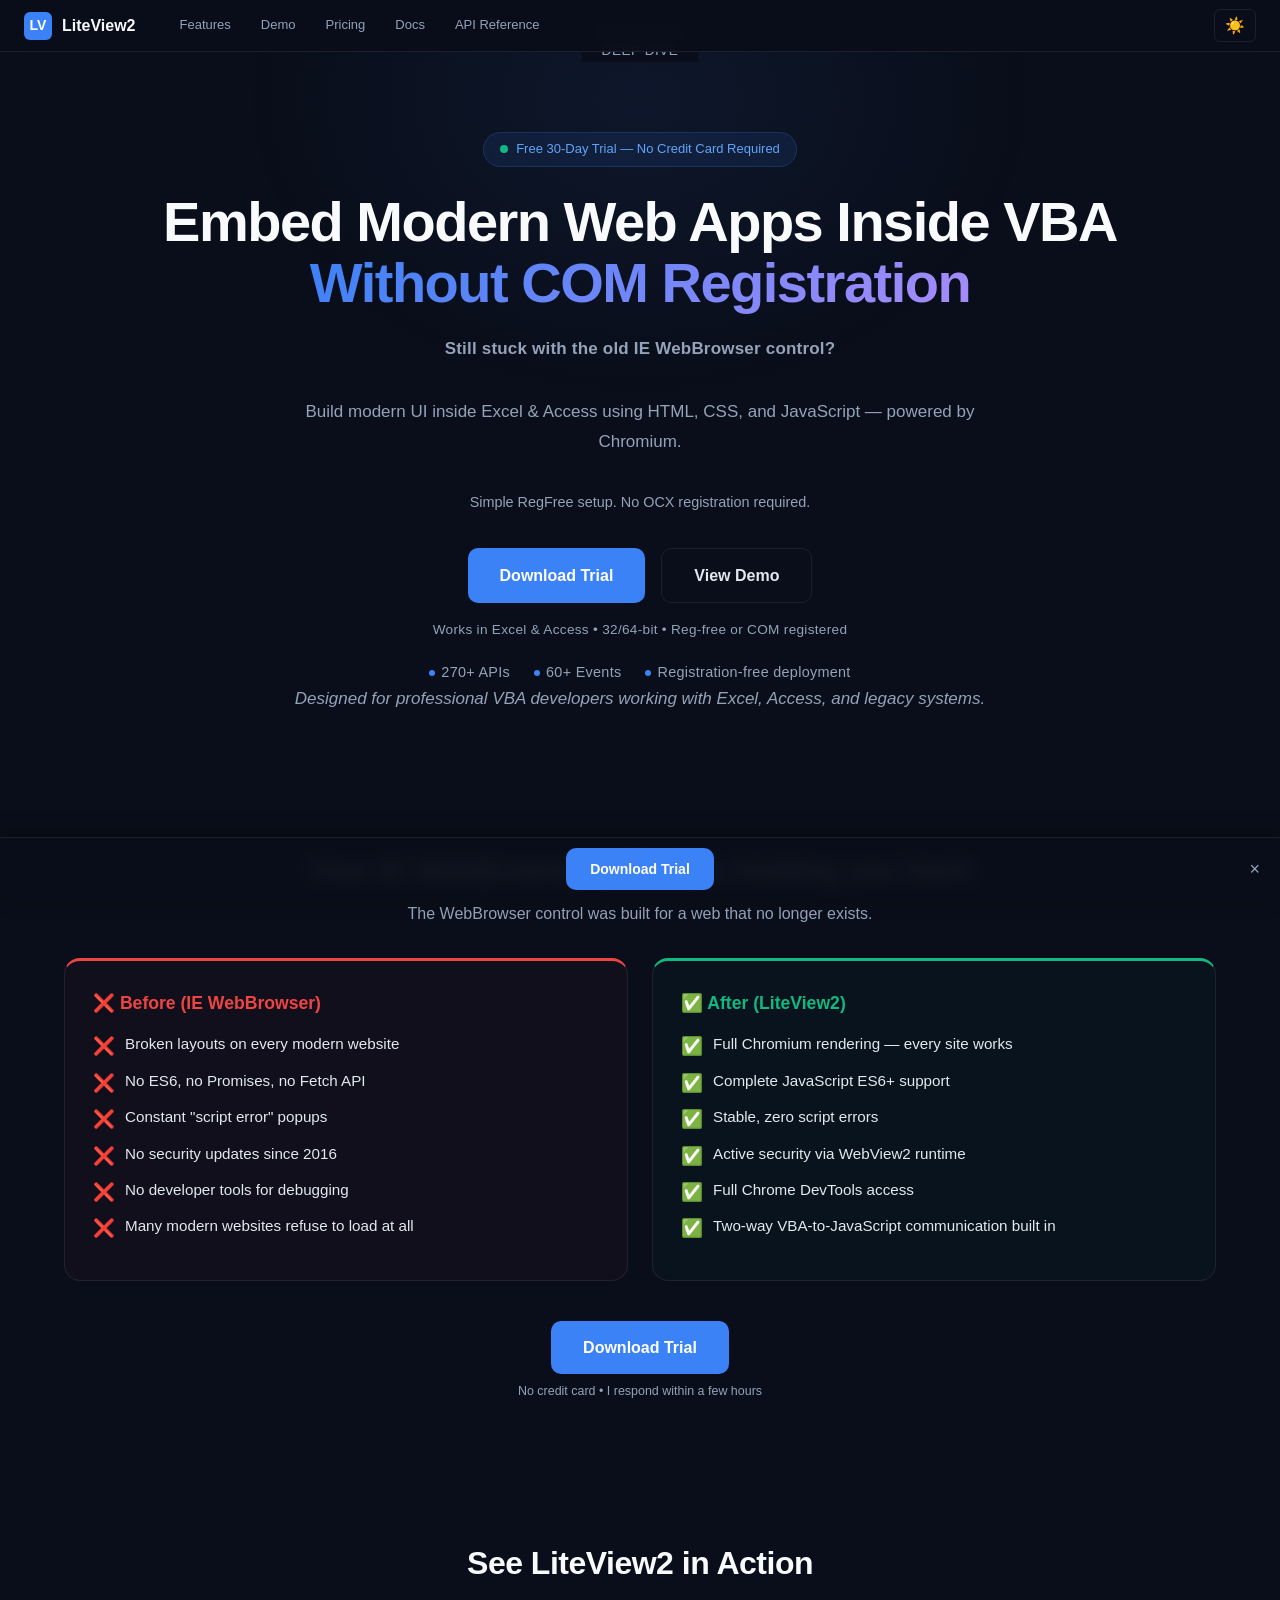
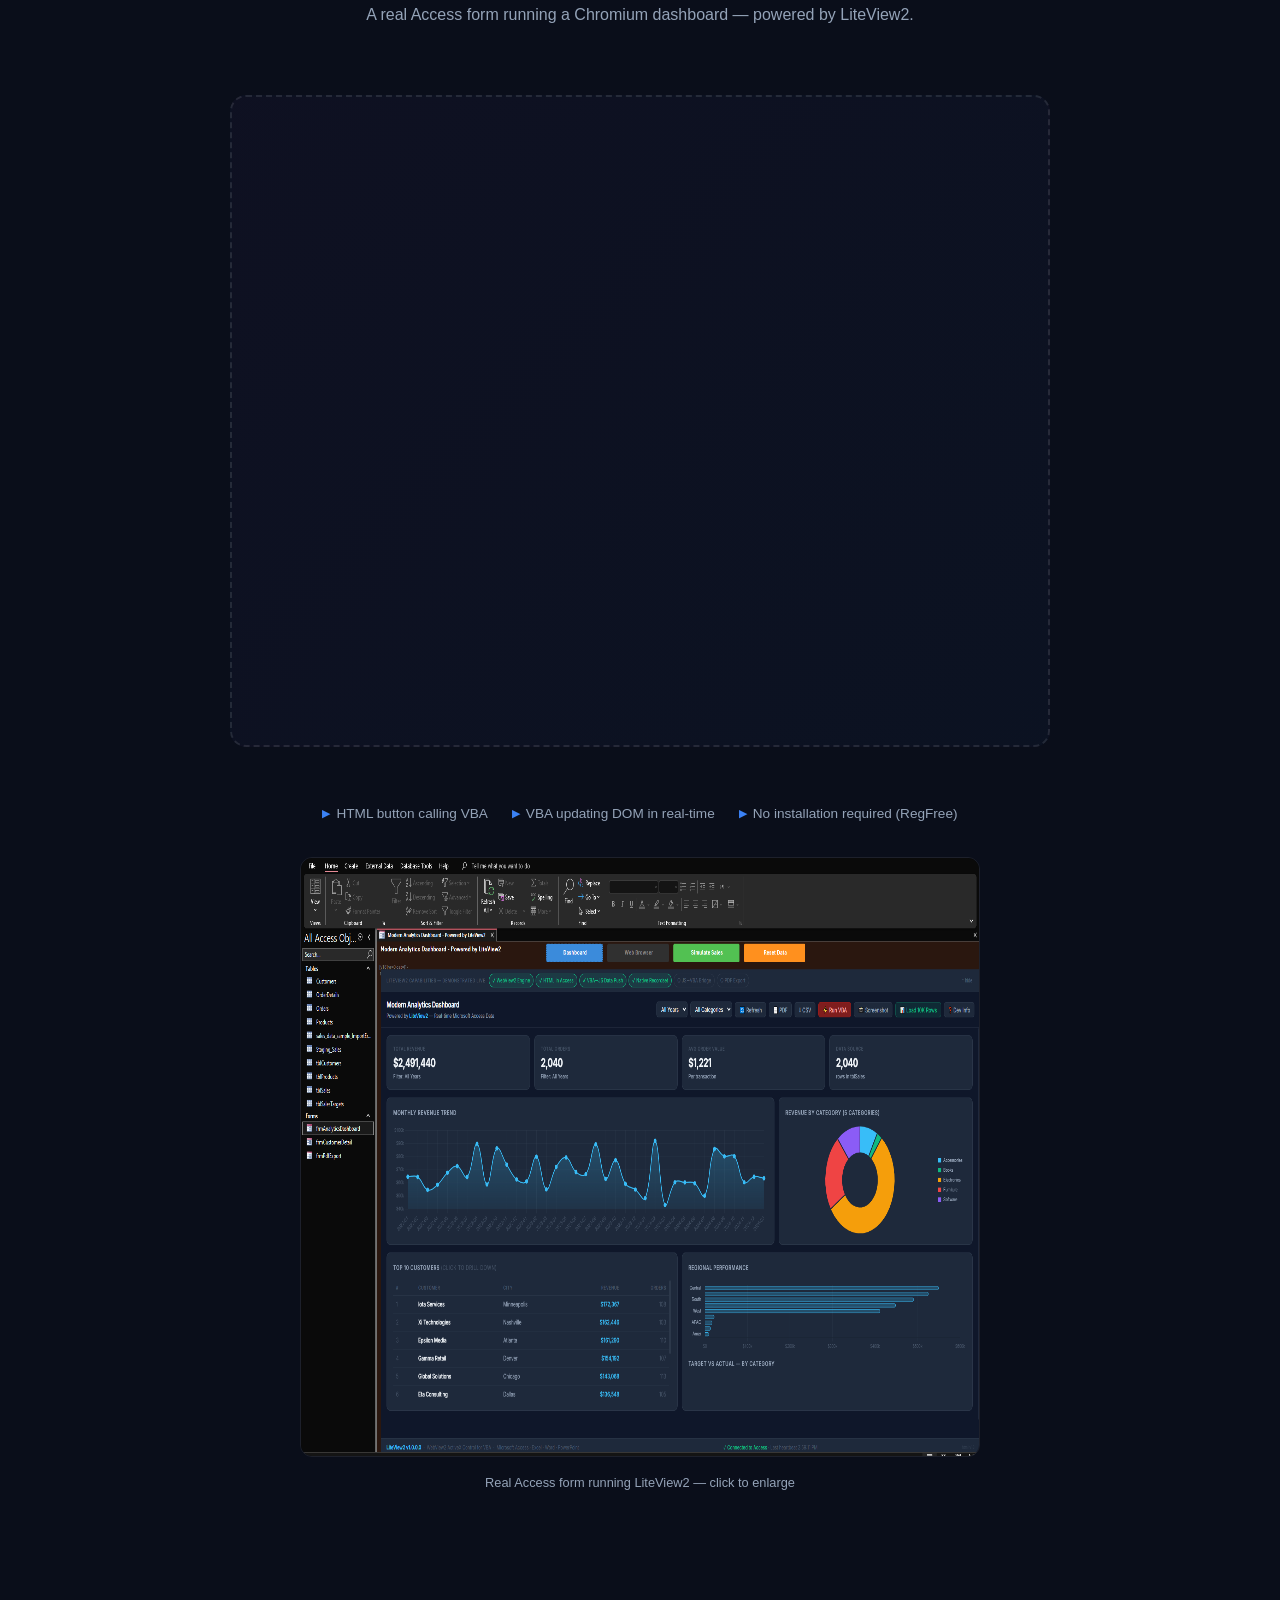
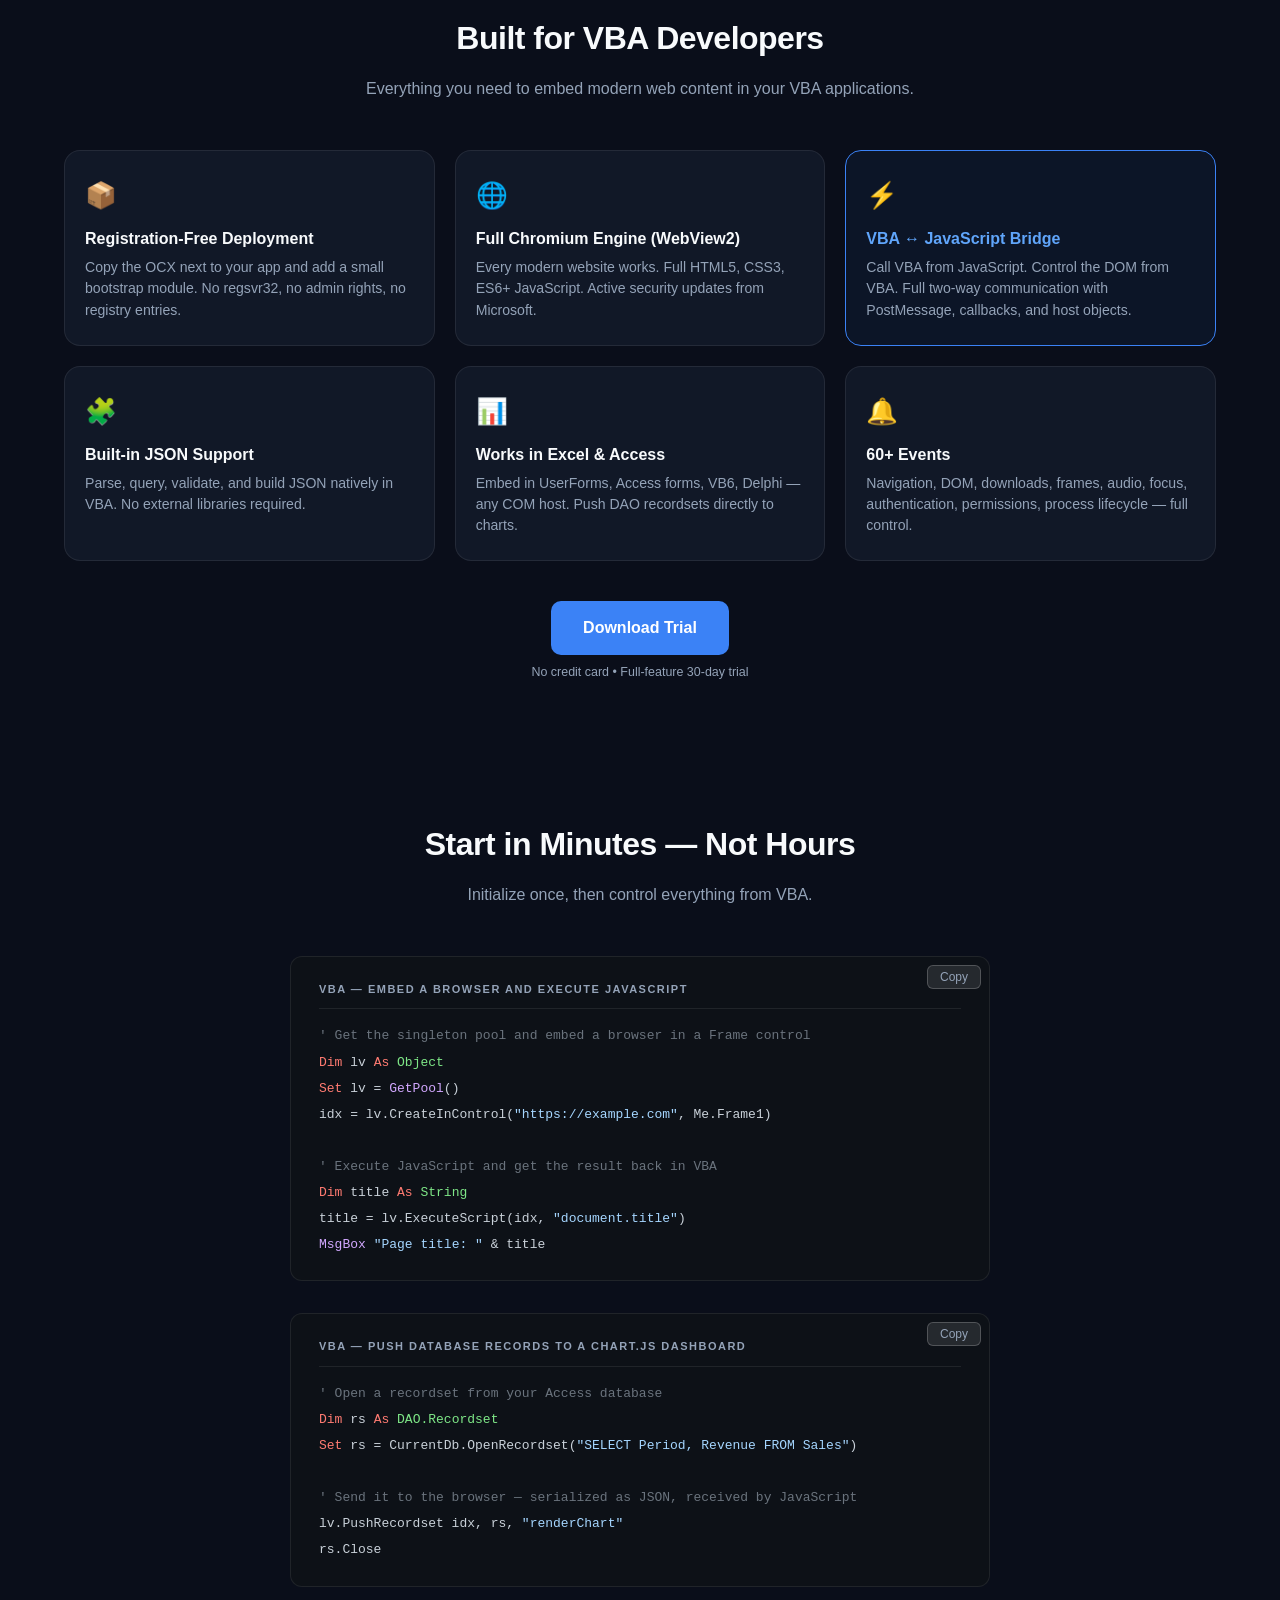
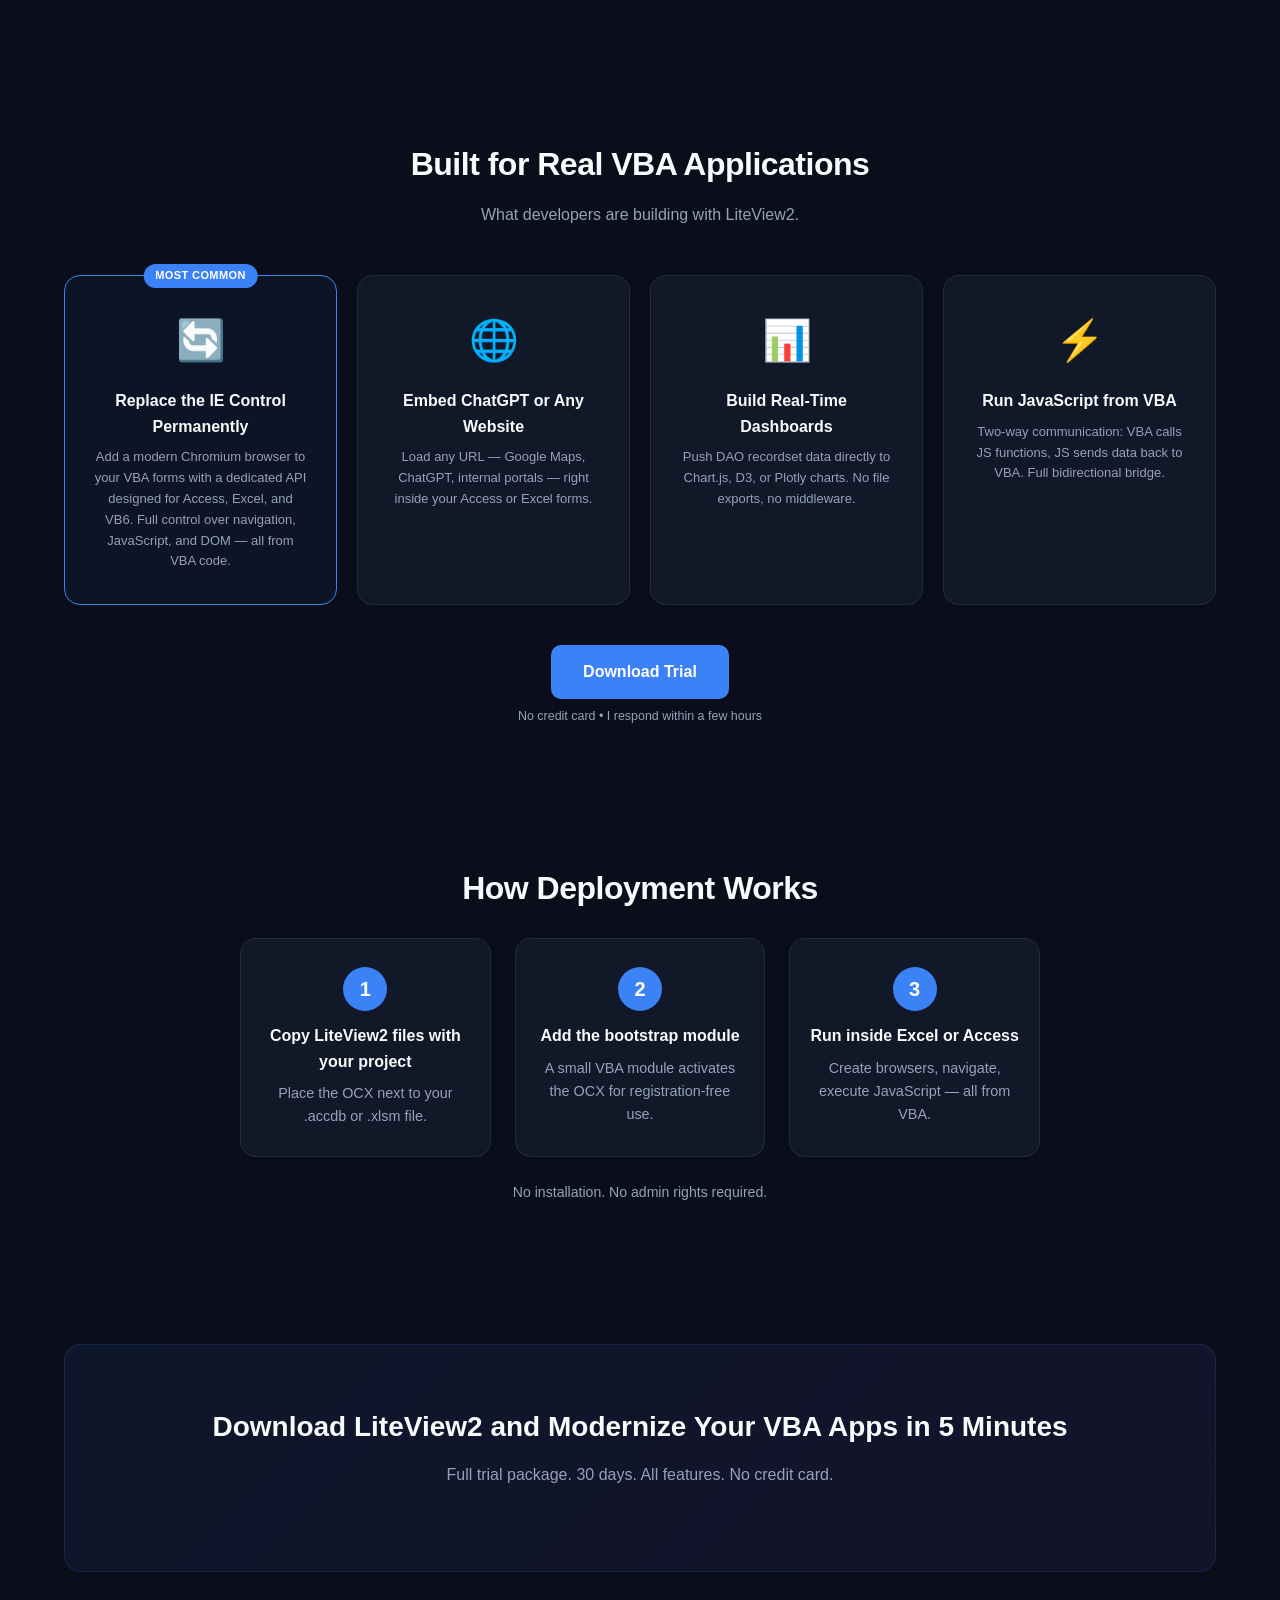
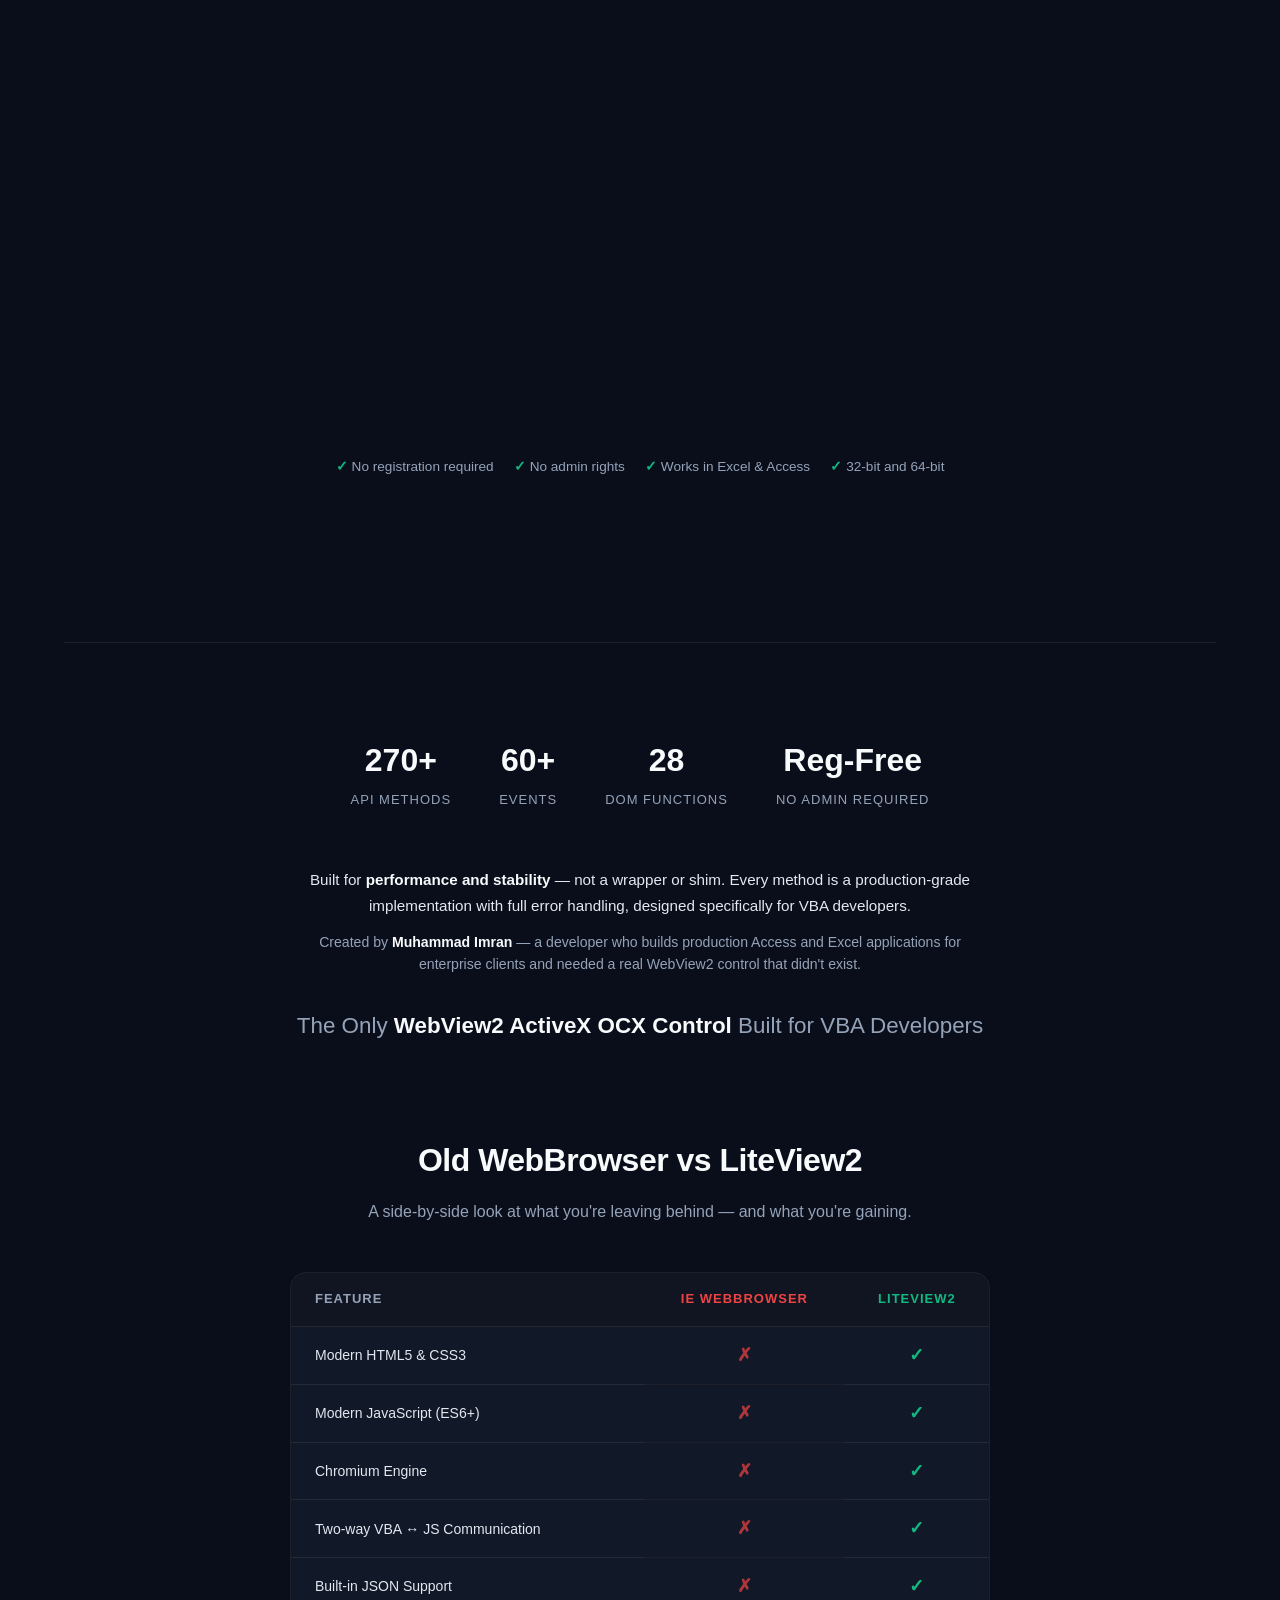
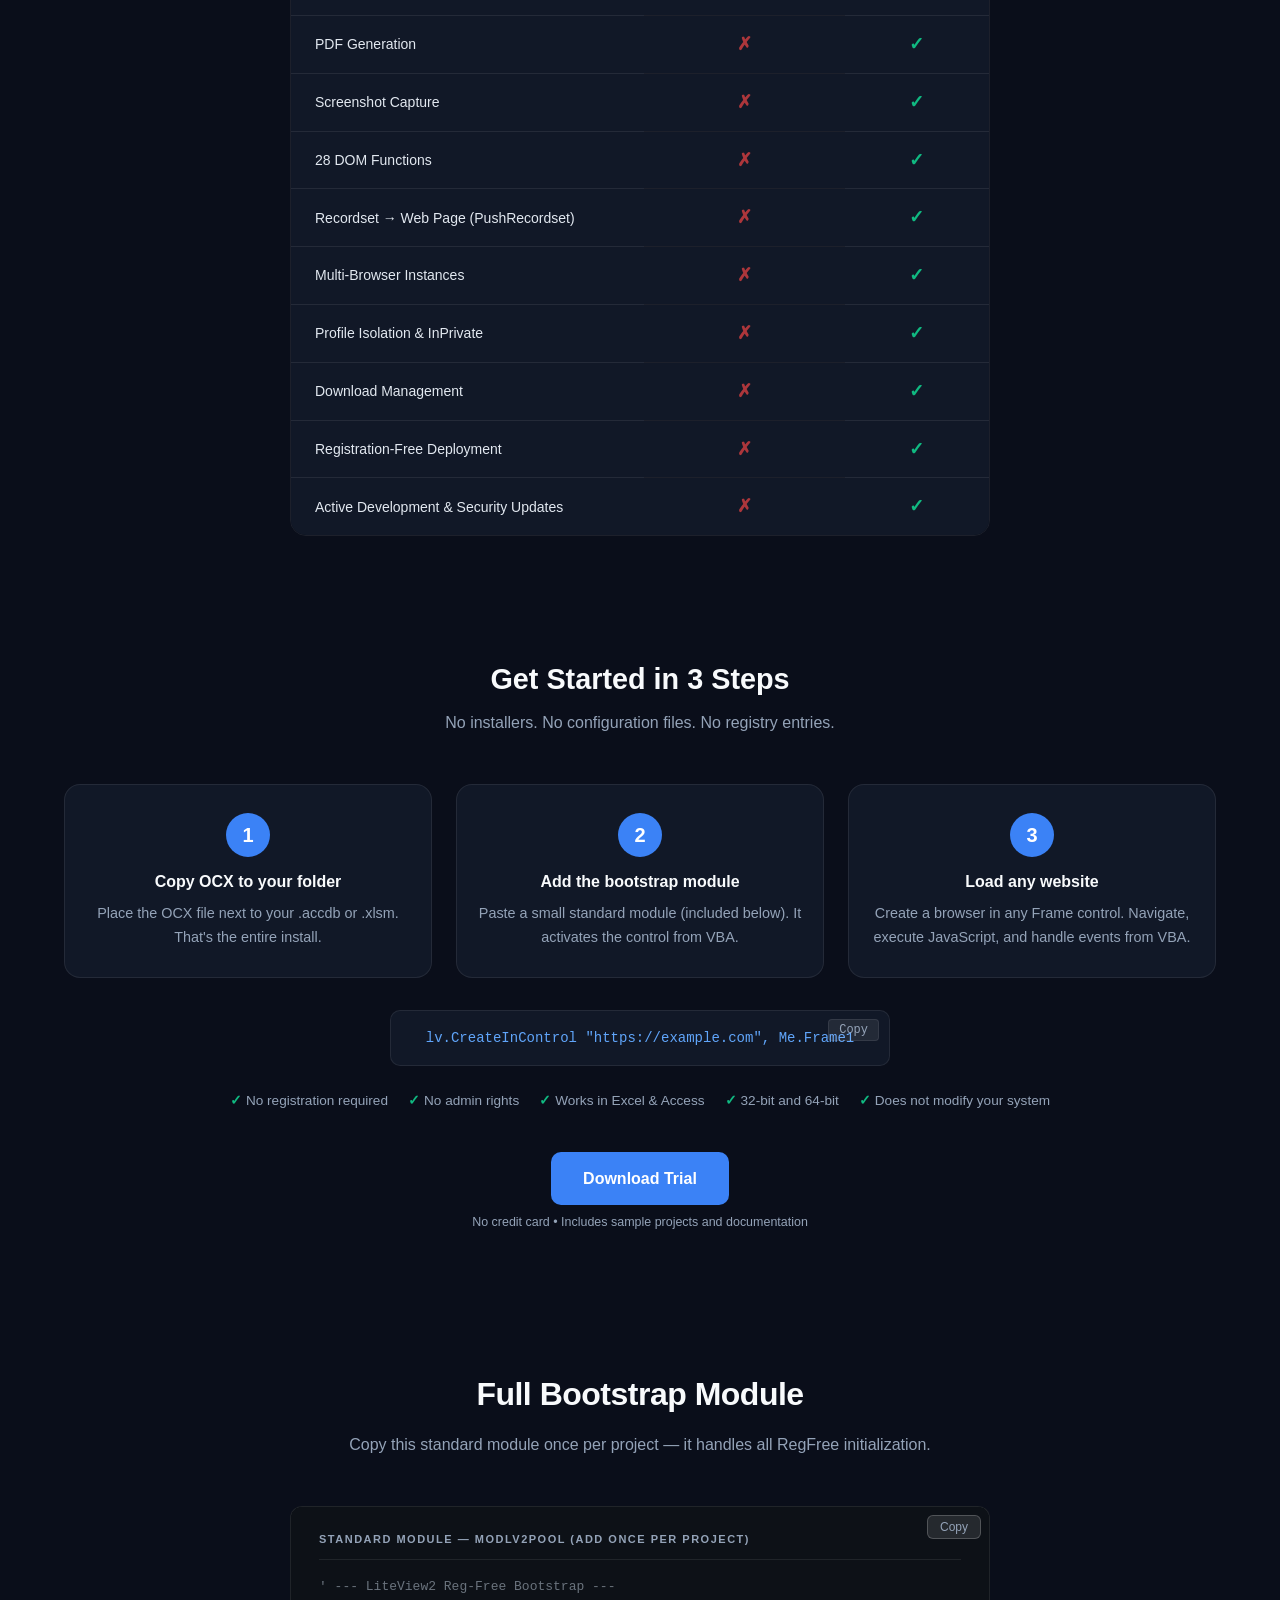
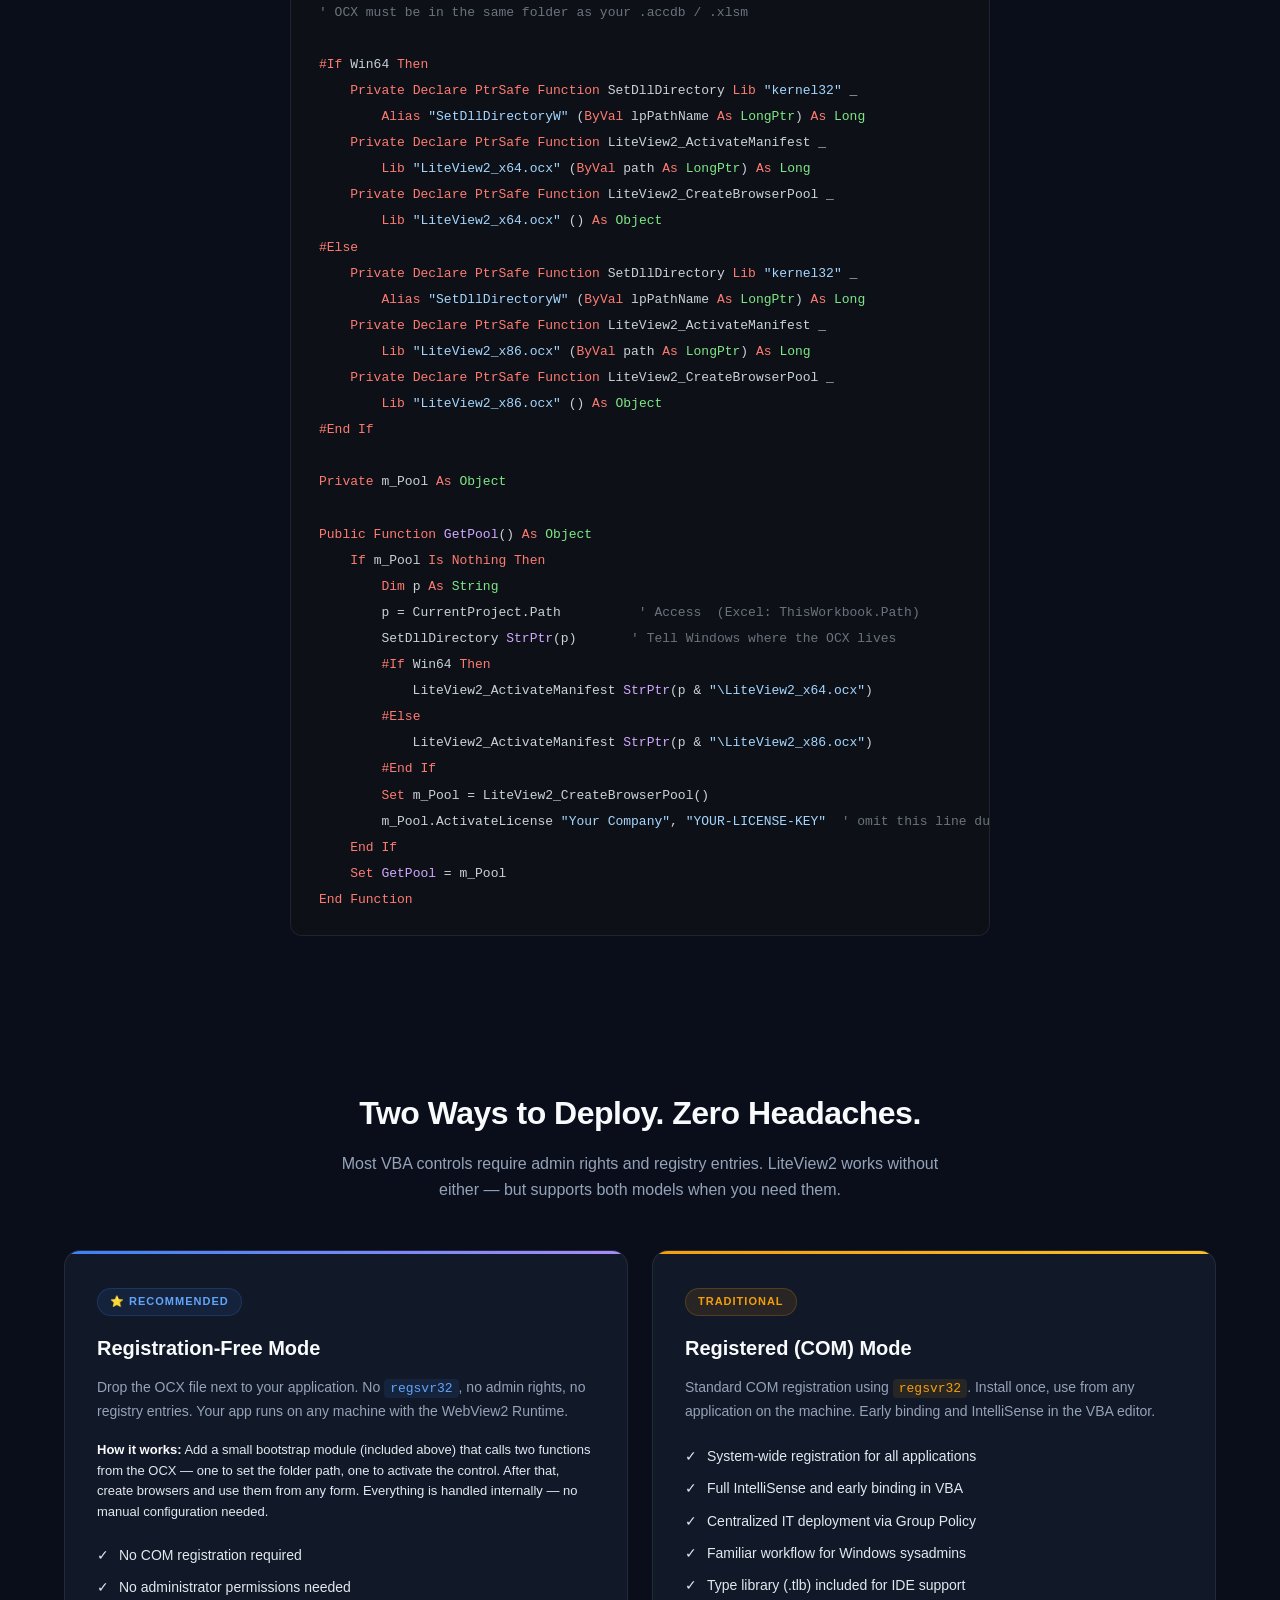
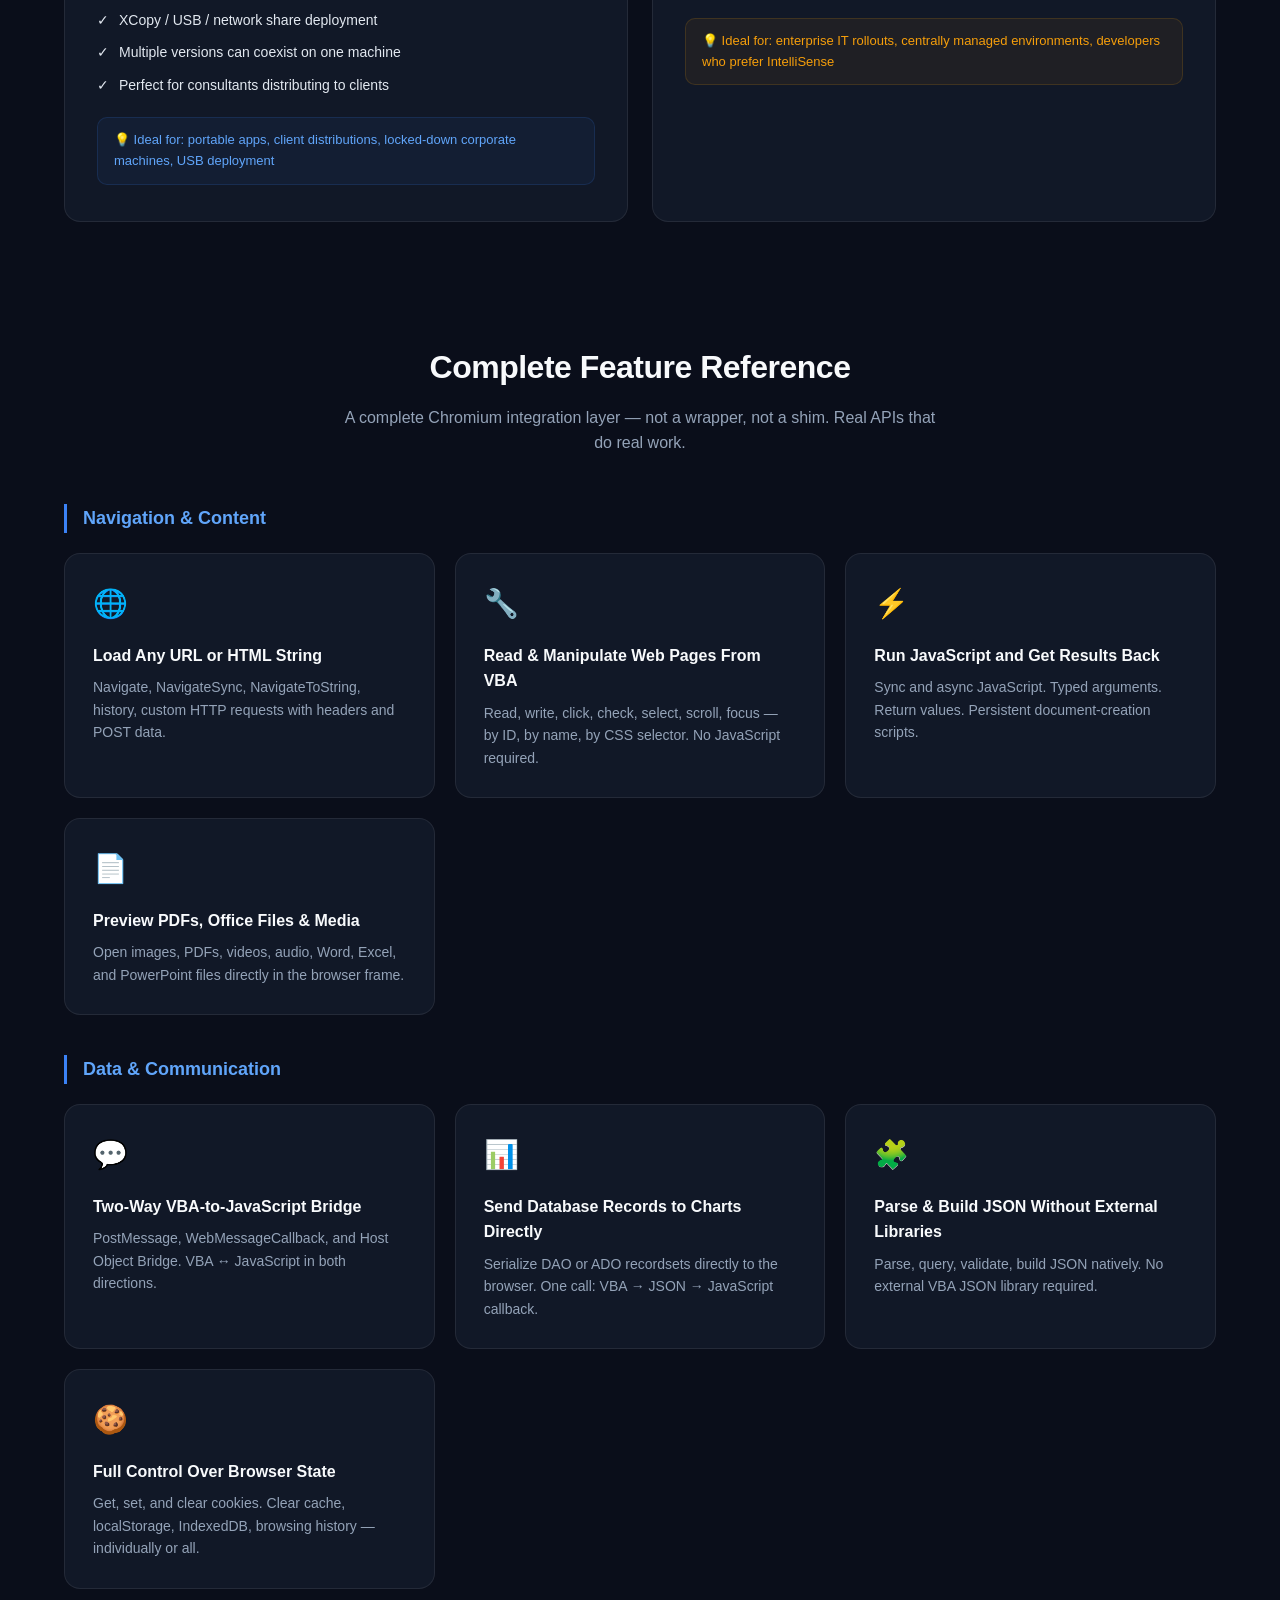
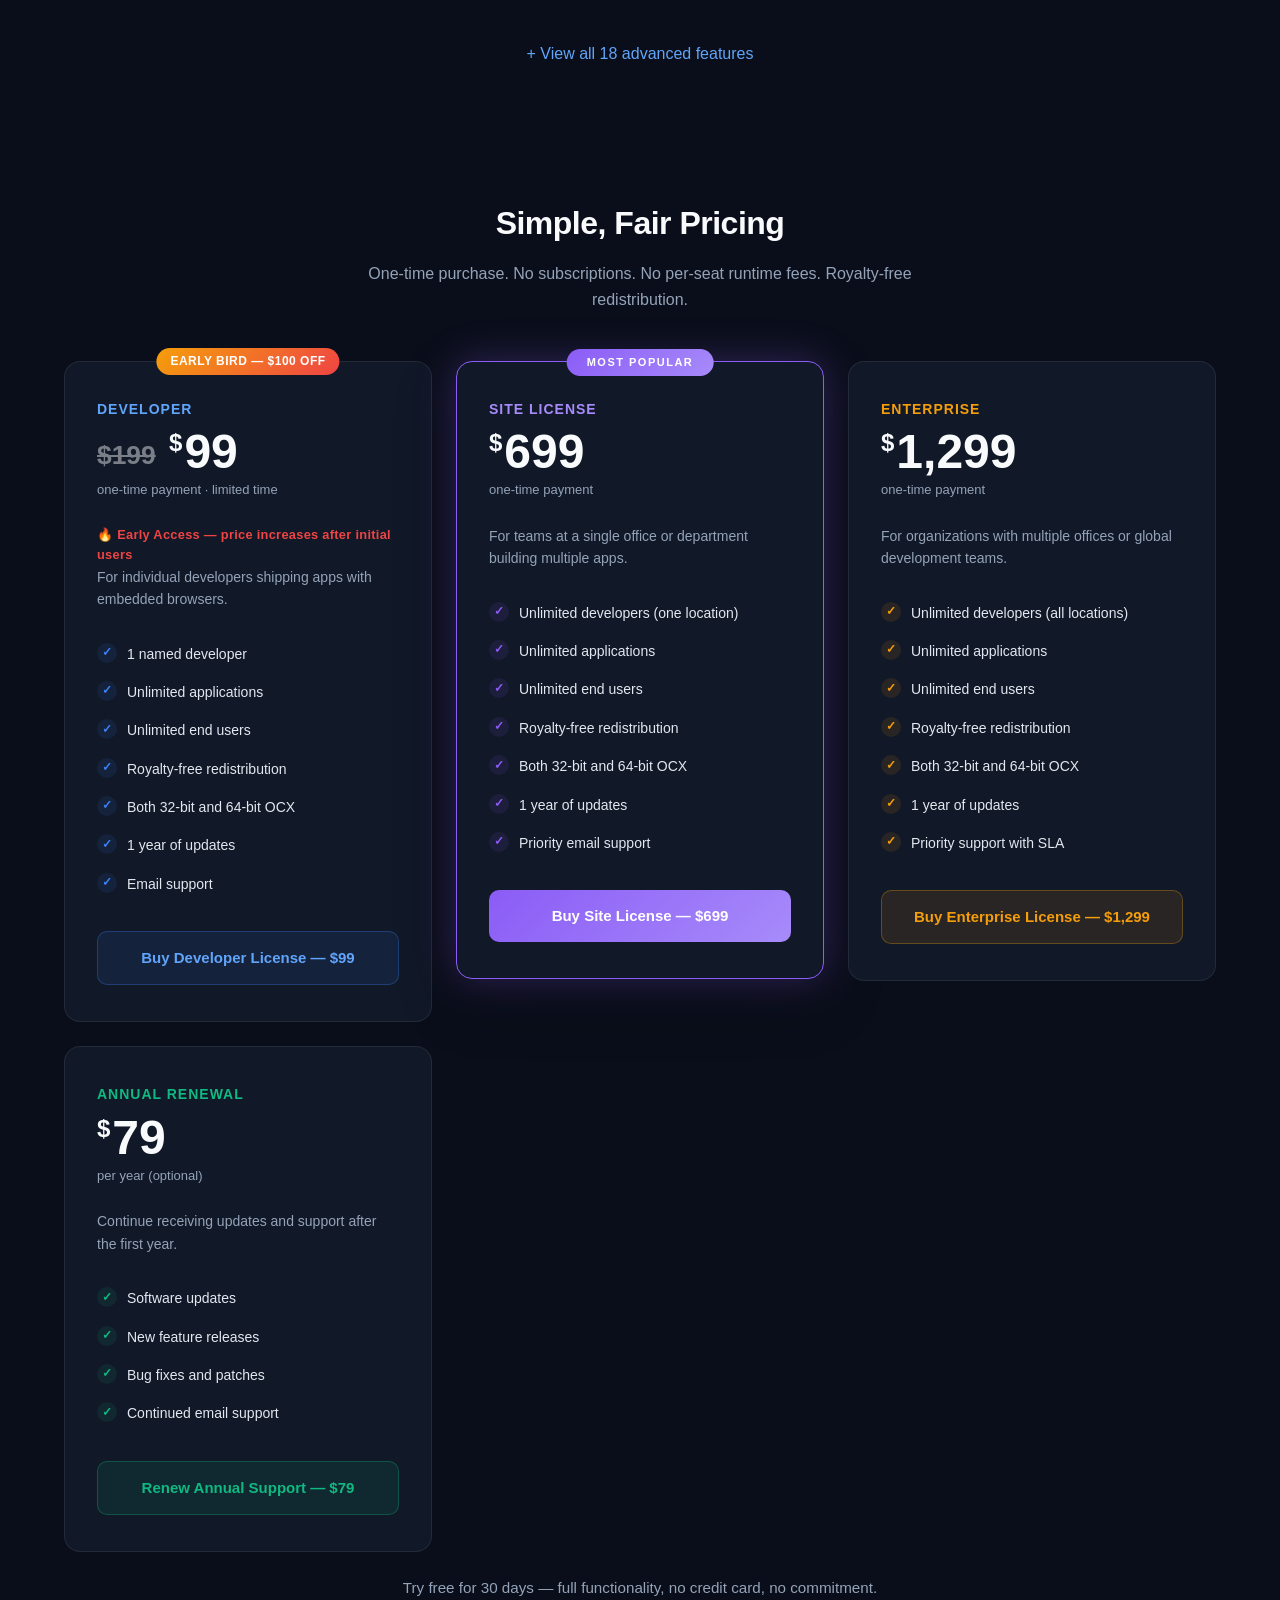
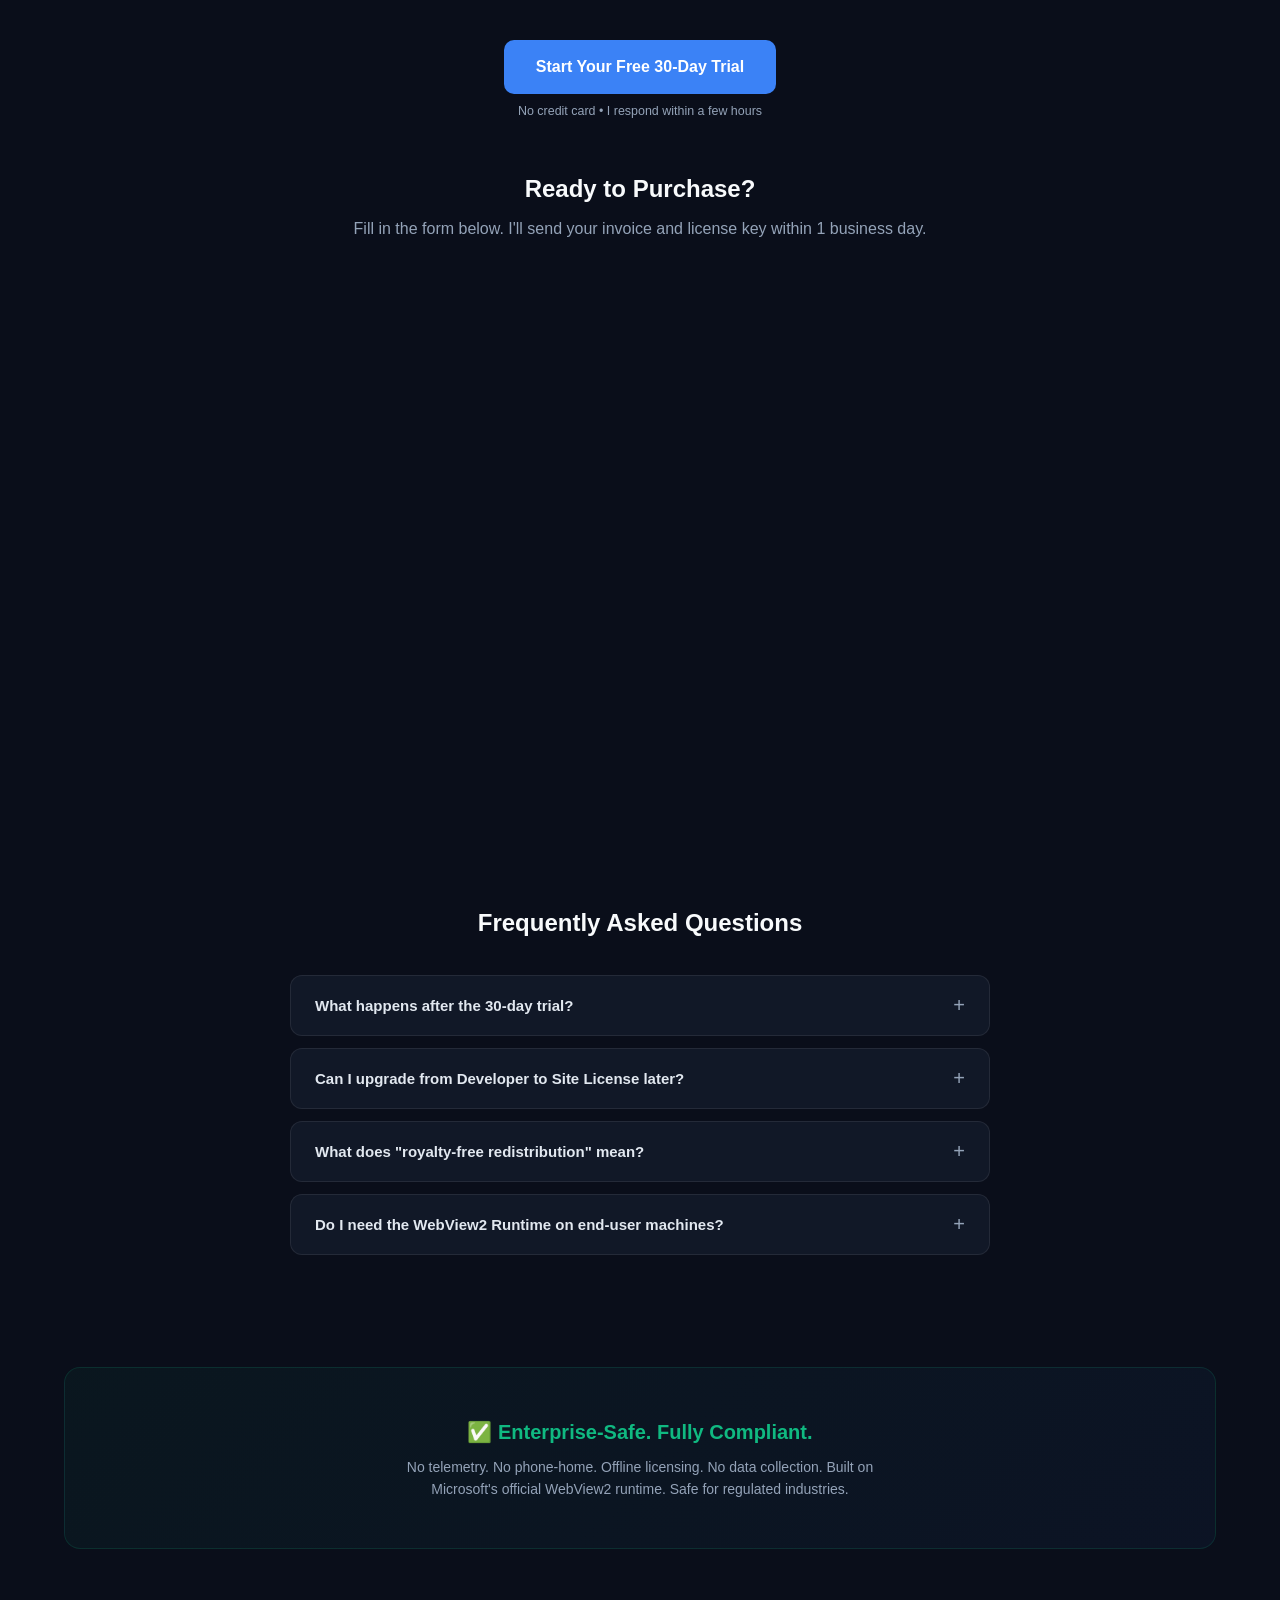
==== commit 8e308248: "Remove internal implementation details from public page" ====
--- a/index.htm
+++ b/index.htm
@@ -477,7 +477,7 @@
                 <div class="step-card">
                     <div class="step-number">2</div>
                     <h4>Add the bootstrap module</h4>
-                    <p>A small VBA module activates the manifest embedded in the OCX.</p>
+                    <p>A small VBA module activates the OCX for registration-free use.</p>
                 </div>
                 <div class="step-card">
                     <div class="step-number">3</div>
@@ -536,8 +536,8 @@
         <!-- ===== Trust / Authority ===== -->
         <div style="max-width:700px;margin:24px auto 32px;text-align:center;">
             <p style="color:var(--text);font-size:.95rem;line-height:1.7;margin-bottom:12px;">
-                Built in <strong style="color:var(--text-bright)">C++ and ATL</strong> — not a managed wrapper or JavaScript shim.
-                LiteView2 calls the WebView2 COM API directly. Every method is a native implementation with full error handling and VBA-safe memory management.
+                Built for <strong style="color:var(--text-bright)">performance and stability</strong> — not a wrapper or shim.
+                Every method is a production-grade implementation with full error handling, designed specifically for VBA developers.
             </p>
             <p style="color:var(--text-dim);font-size:.88rem;line-height:1.6;">
                 Created by <strong style="color:var(--text-bright)">Muhammad Imran</strong> — a developer who builds production Access and Excel applications for enterprise clients
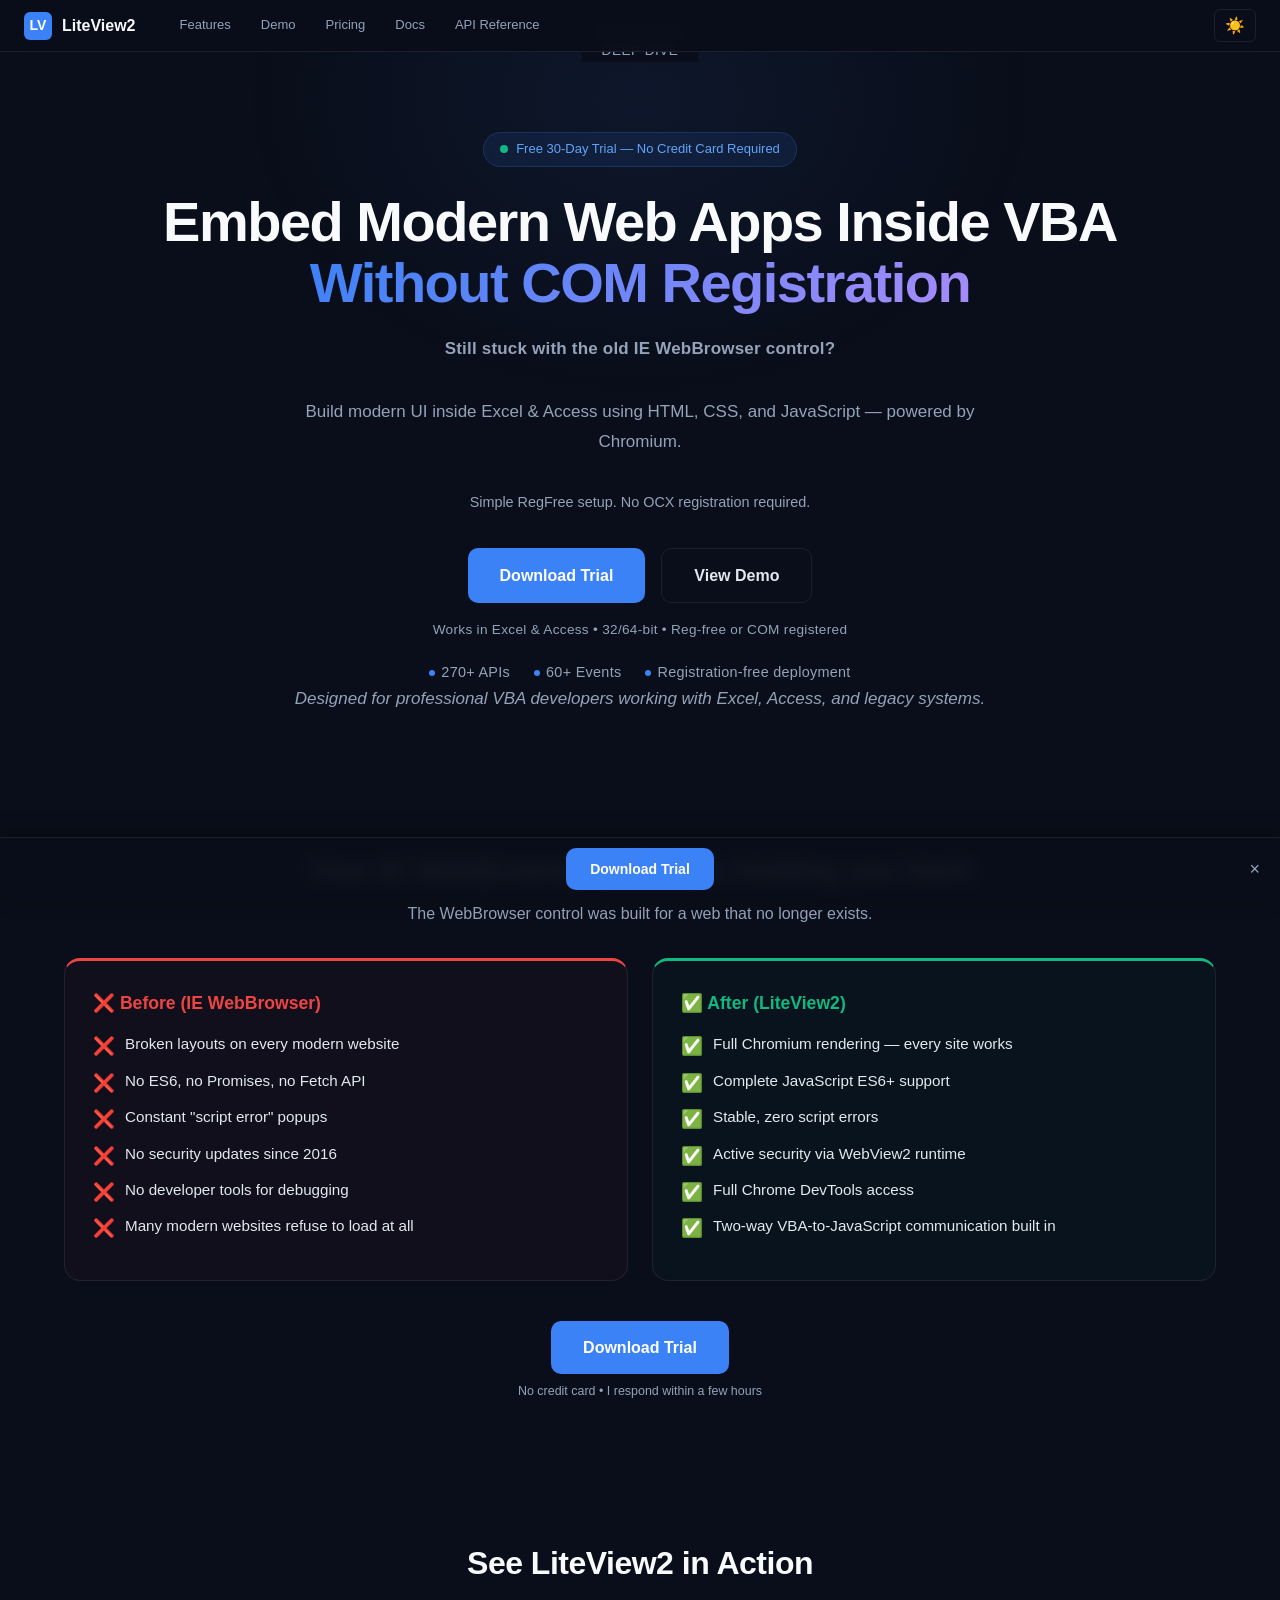
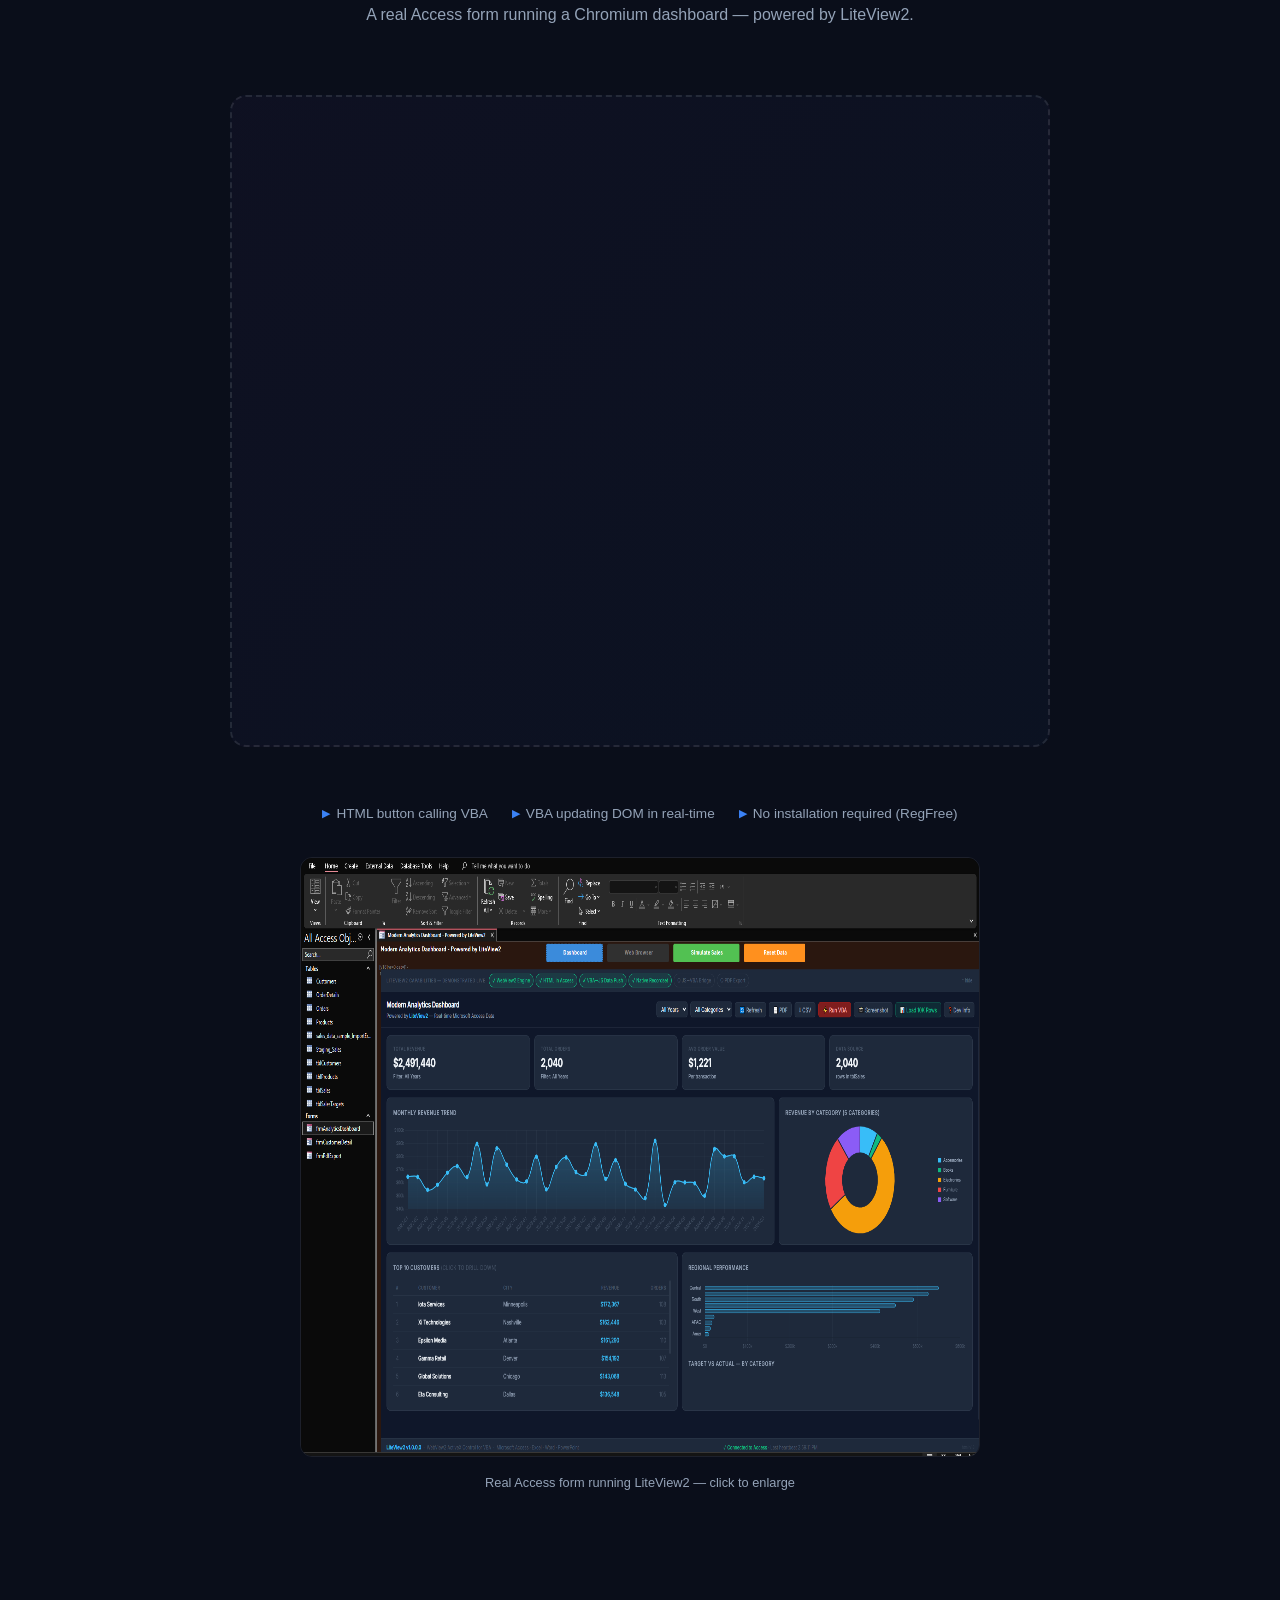
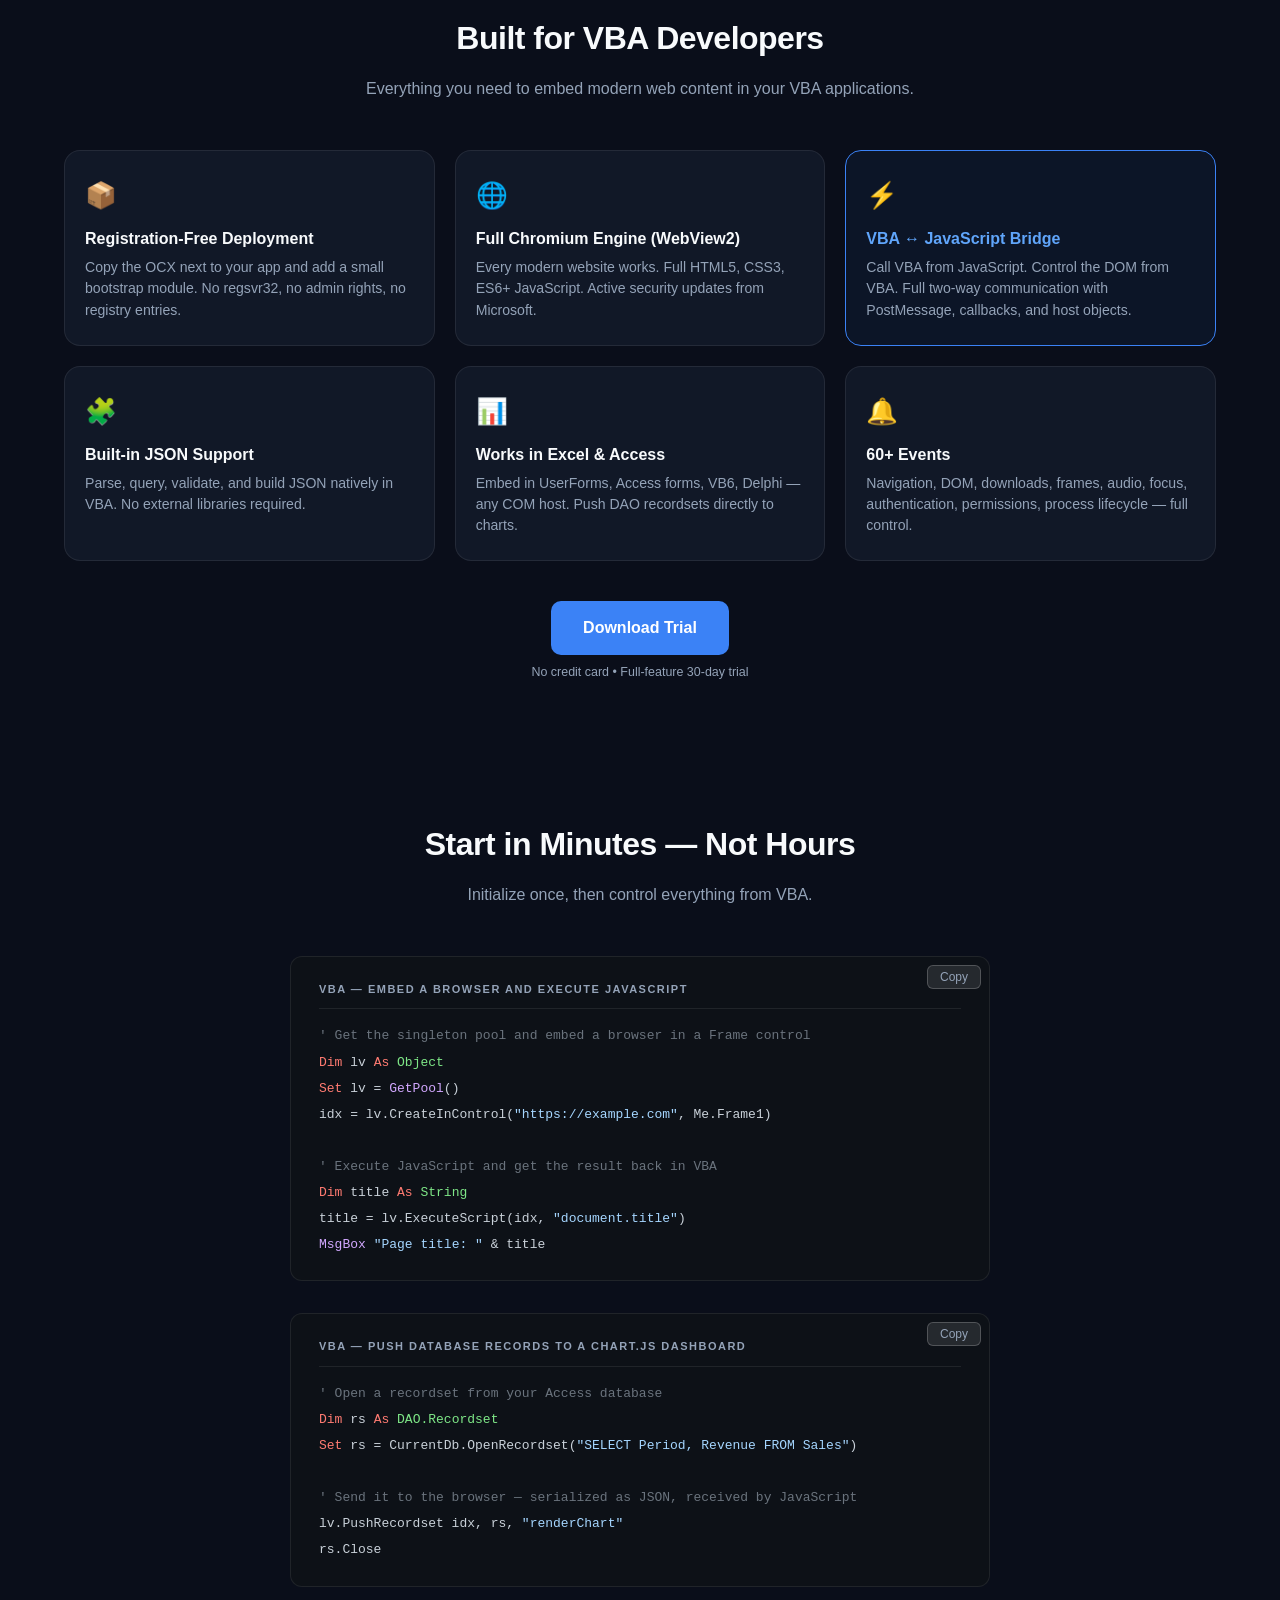
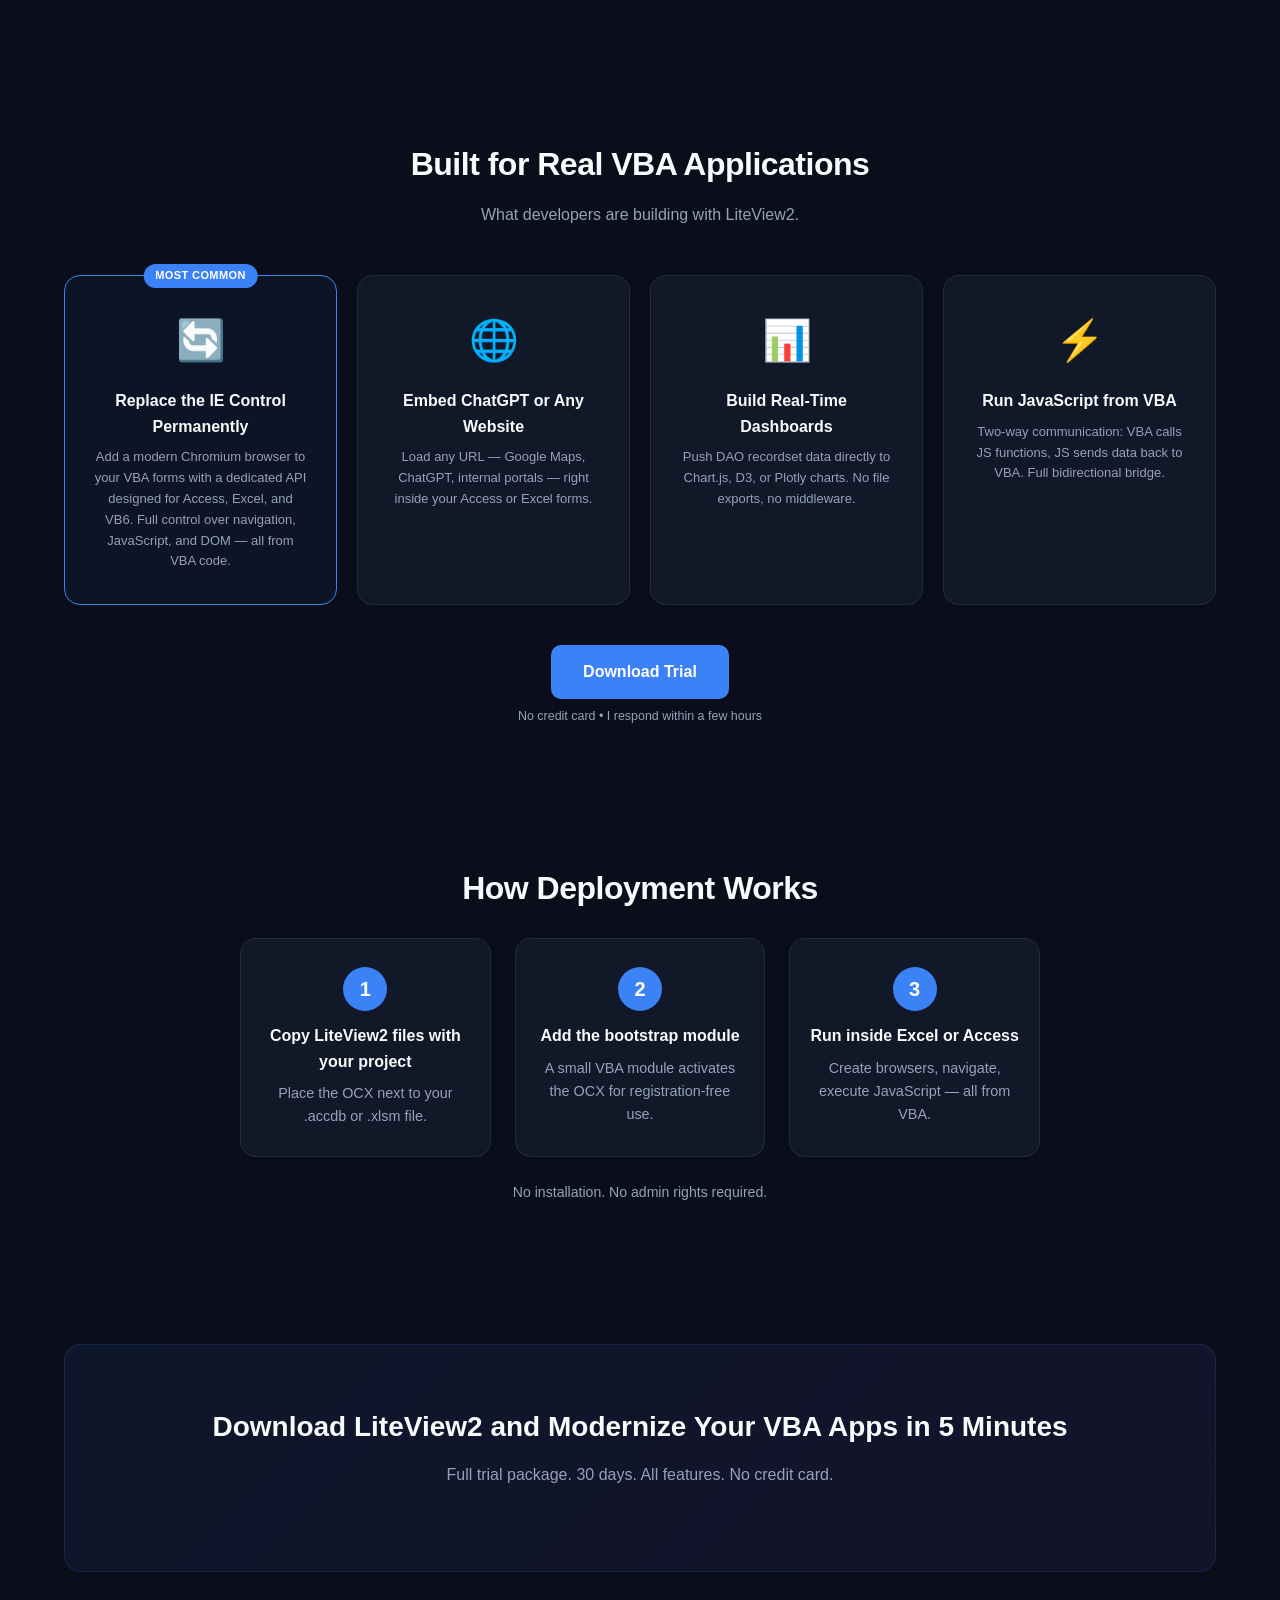
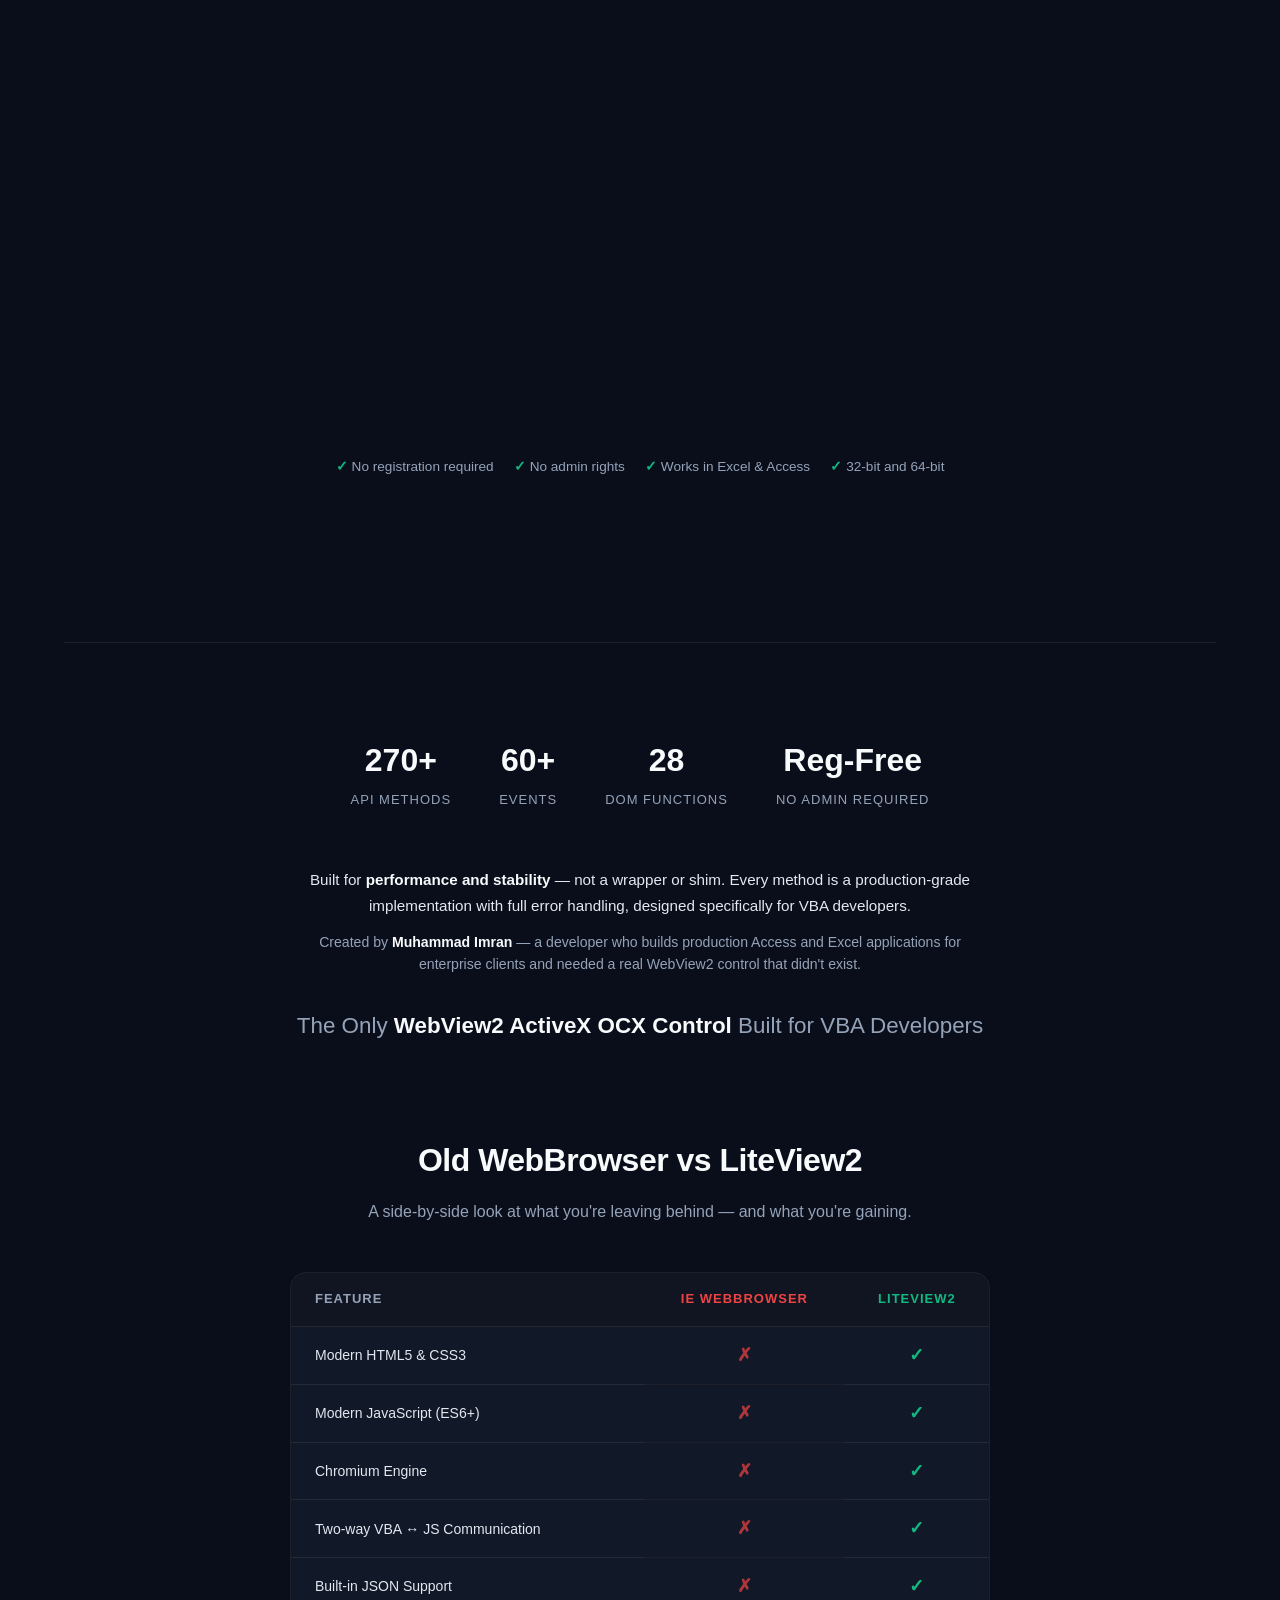
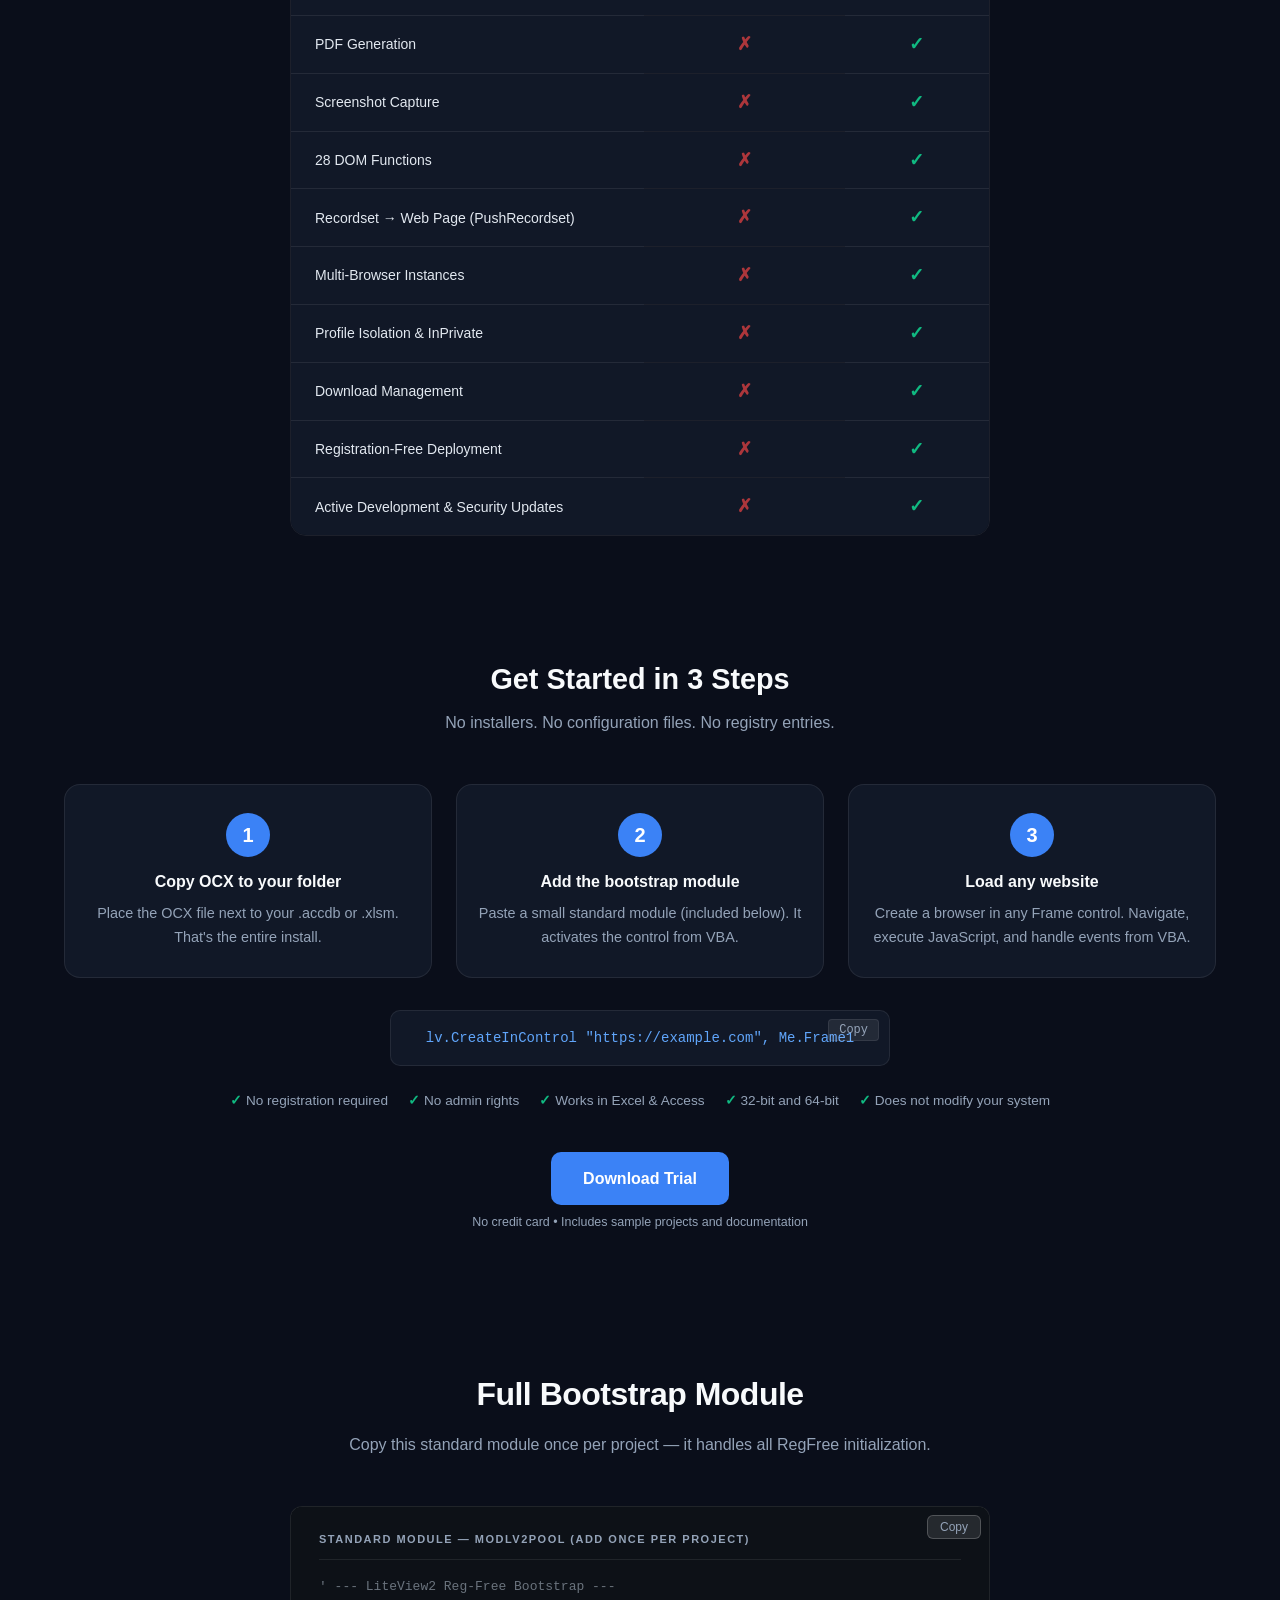
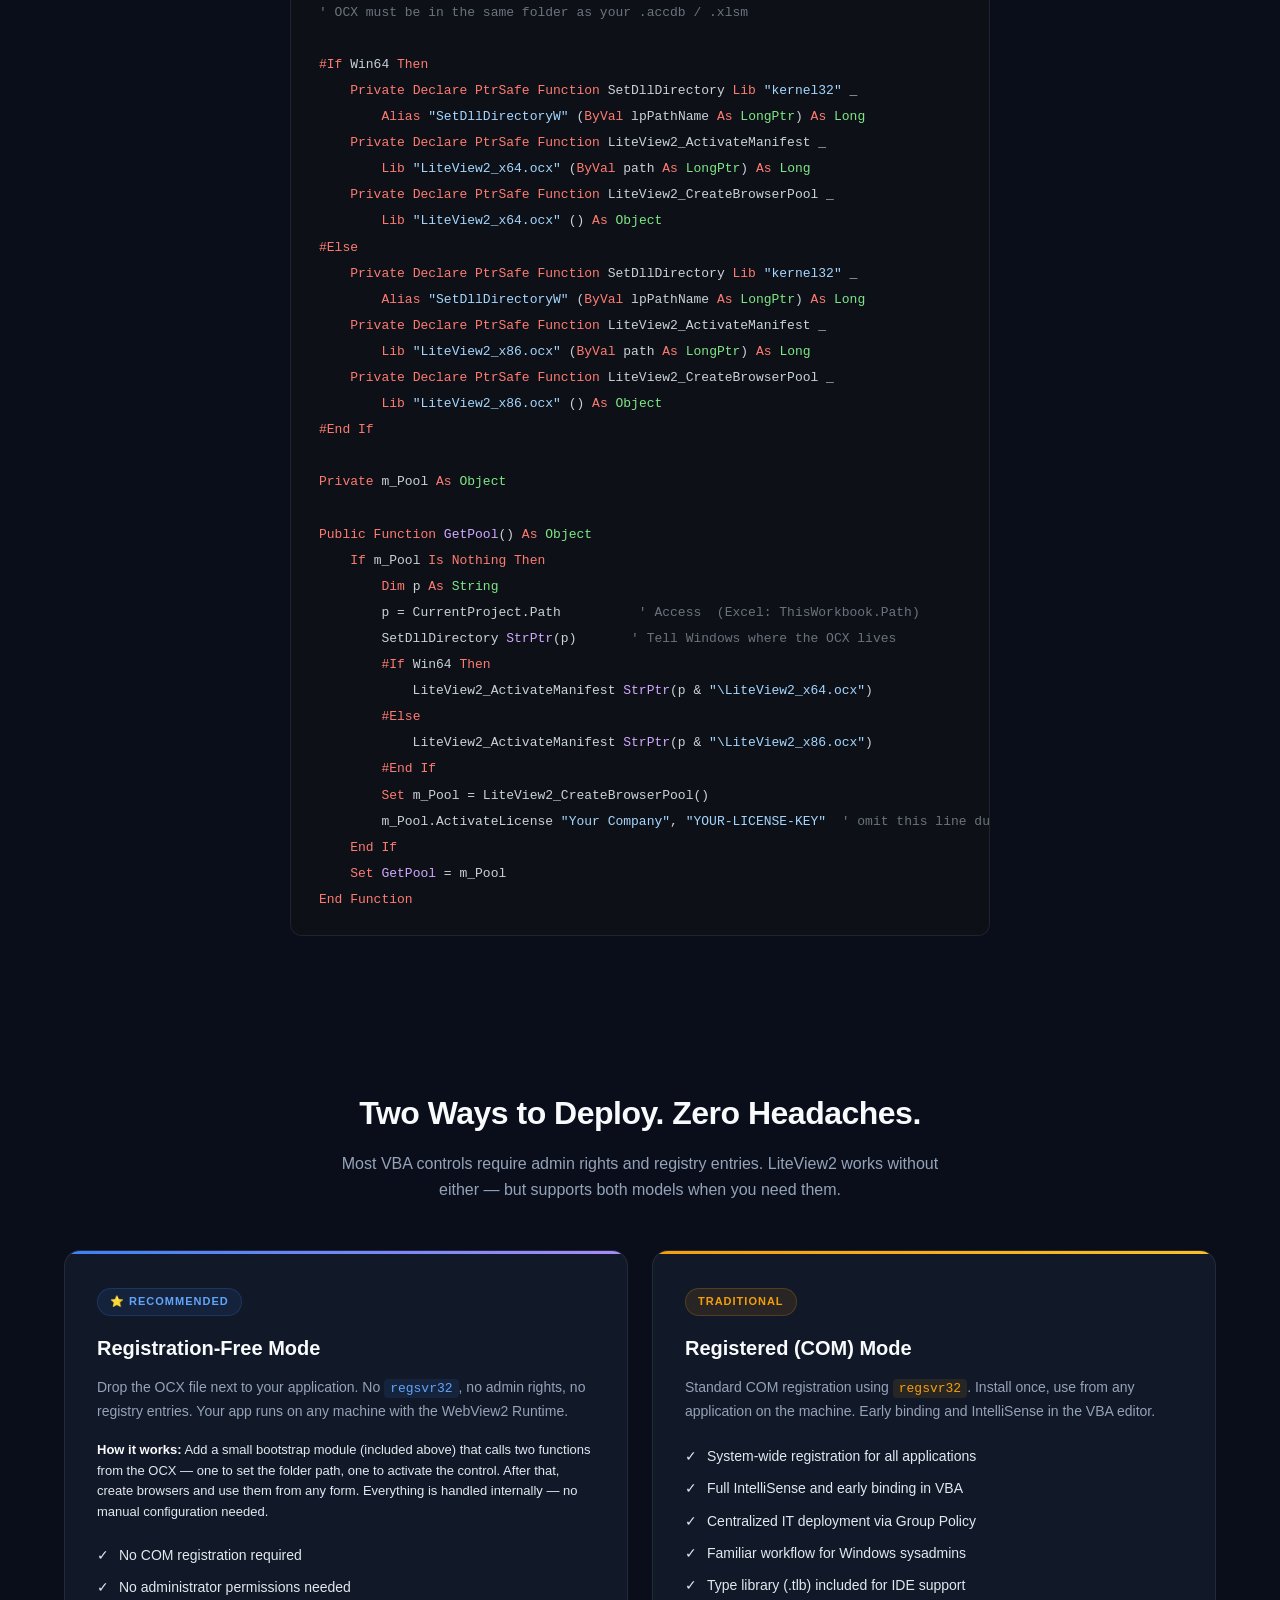
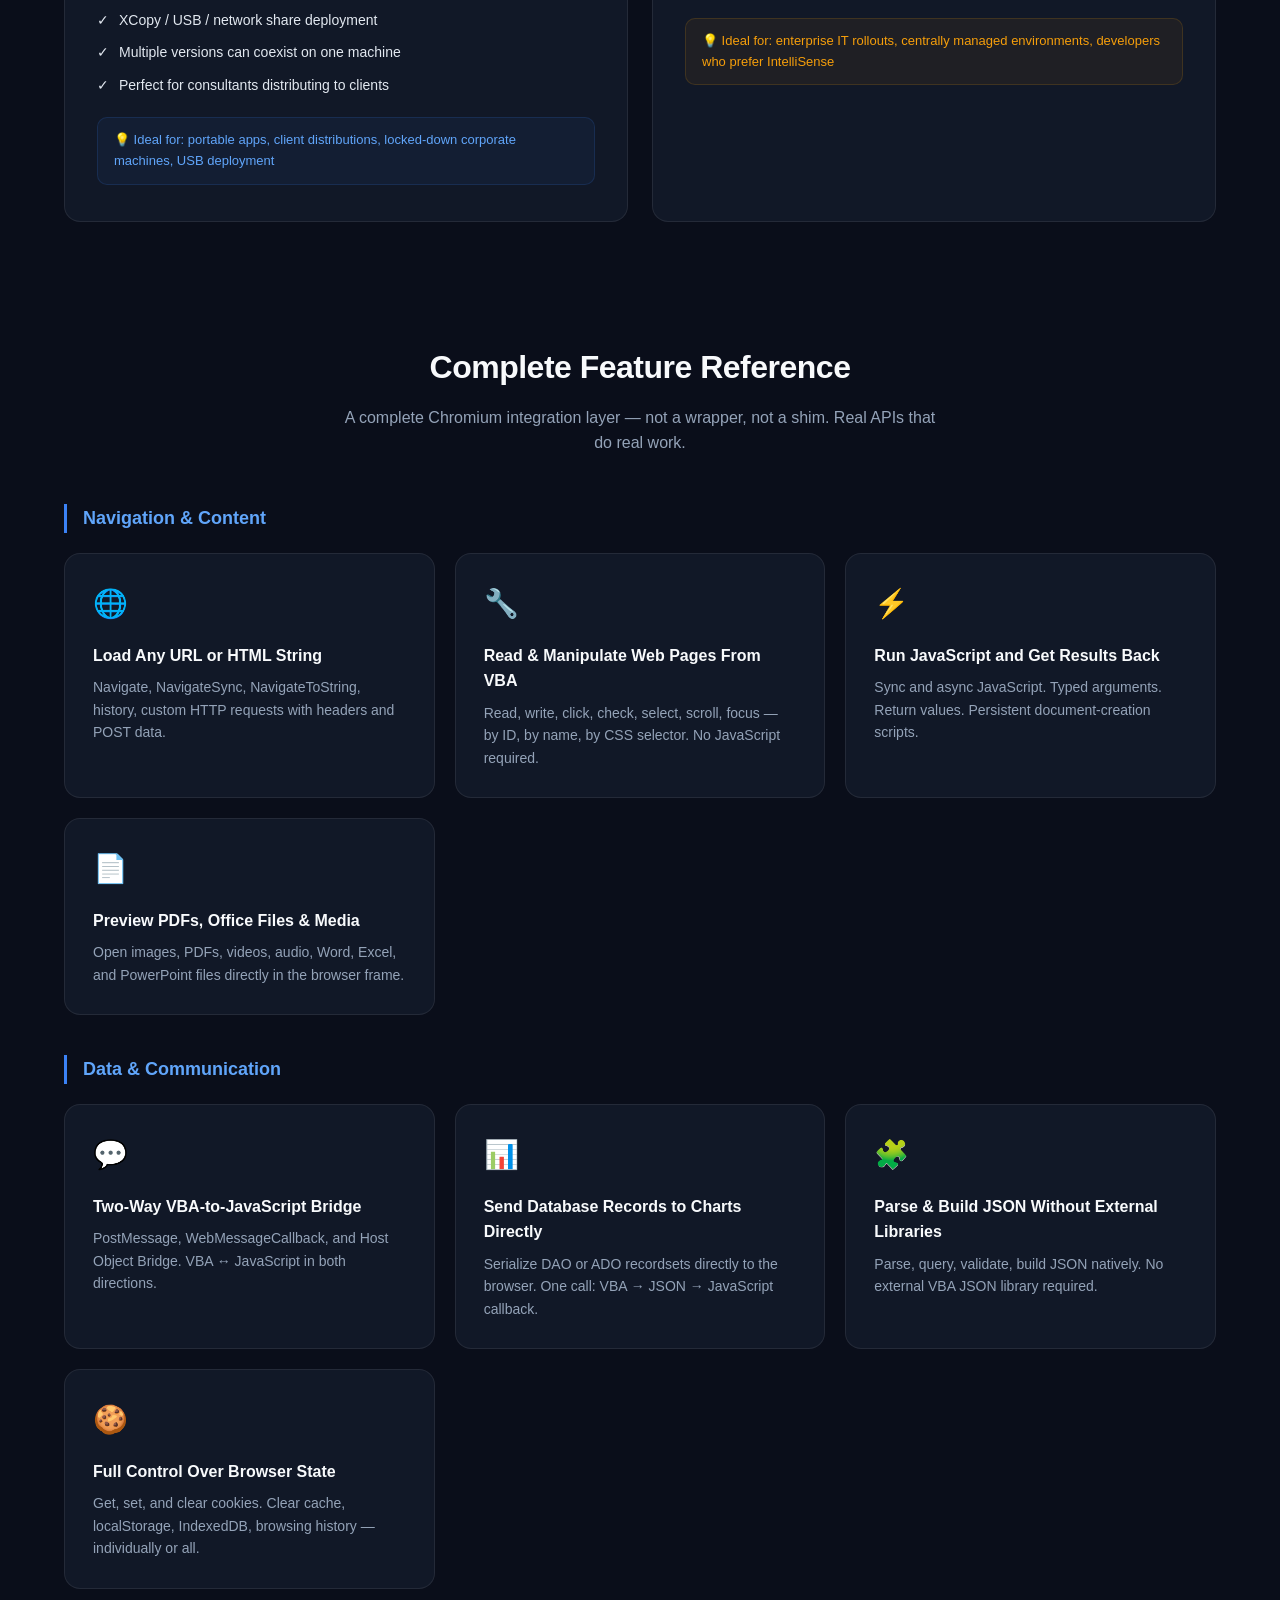
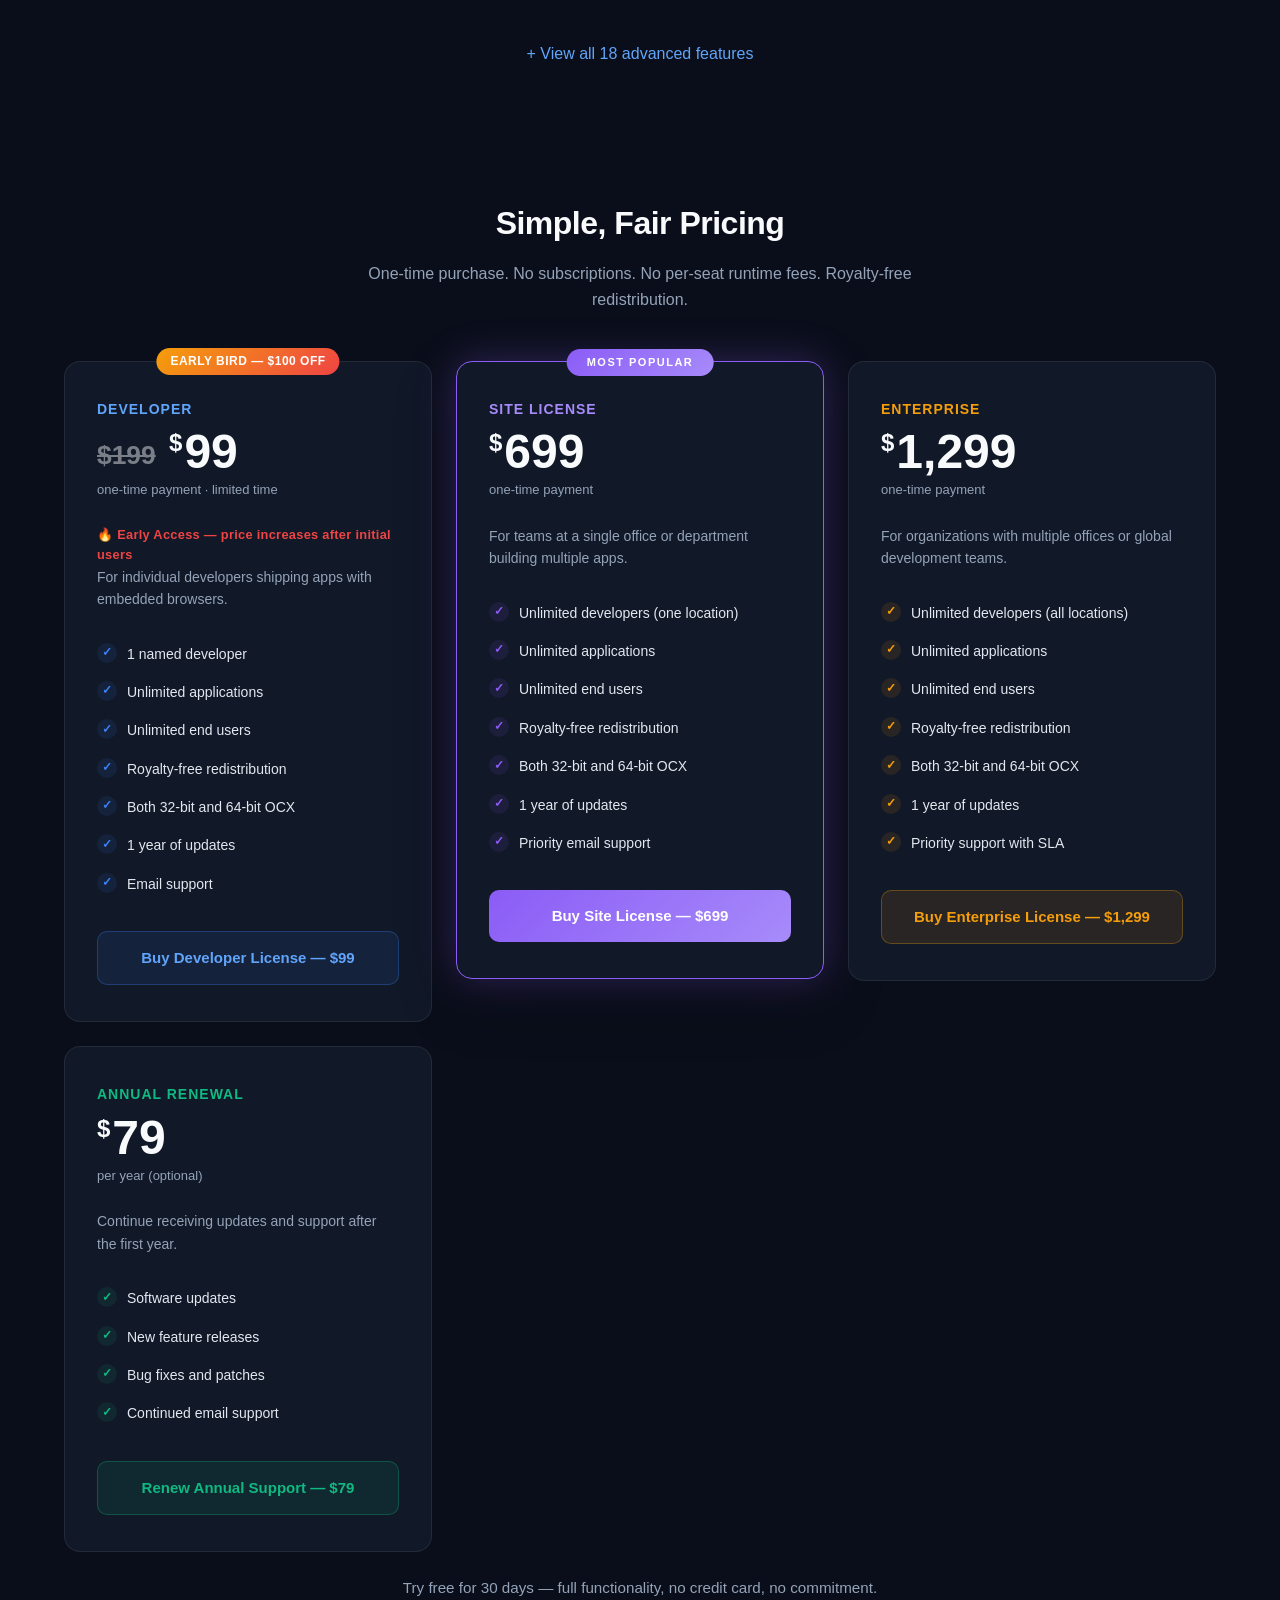
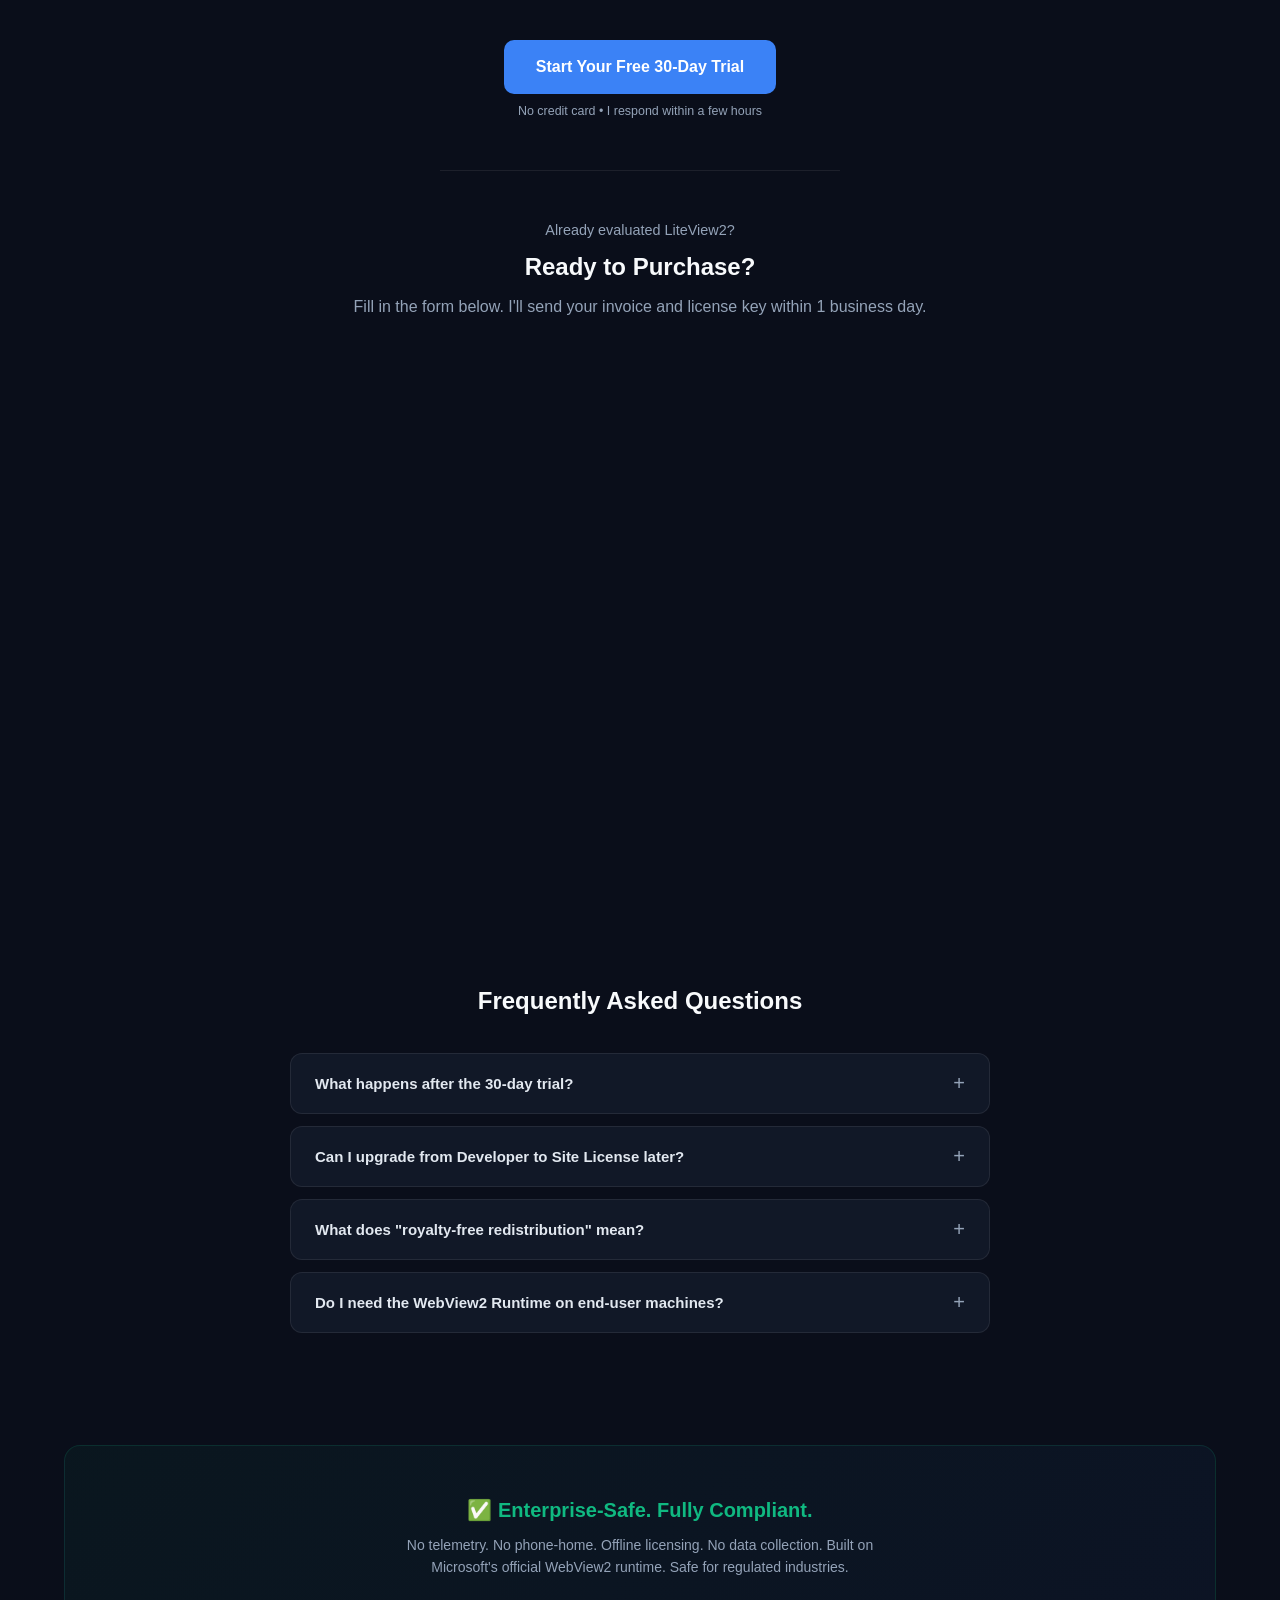
==== commit 531e7dbc: "Add separator between trial and purchase sections" ====
--- a/index.htm
+++ b/index.htm
@@ -846,7 +846,10 @@
                 <div style="color:var(--text-dim);font-size:.78rem;margin-top:8px;">No credit card &bull; I respond within a few hours</div>
             </div>
 
-            <div id="license-inquiry" style="max-width:700px;margin:48px auto 0;text-align:center;">
+            <hr style="border:none;border-top:1px solid var(--border);margin:48px auto;max-width:400px;">
+
+            <div id="license-inquiry" style="max-width:700px;margin:32px auto 0;text-align:center;">
+                <p style="color:var(--text-dim);font-size:.9rem;margin-bottom:6px;">Already evaluated LiteView2?</p>
                 <h3 style="font-size:24px;font-weight:700;color:var(--text-bright);margin-bottom:8px;">Ready to Purchase?</h3>
                 <p style="color:var(--text-dim);margin-bottom:24px;">Fill in the form below. I'll send your invoice and license key within 1 business day.</p>
                 <iframe src="https://docs.google.com/forms/d/e/1FAIpQLSdaeIOH3Z6crbx39N9GKOfd_GQyaMa54KMxtYllOaApFtZWxw/viewform?embedded=true" width="100%" height="583" frameborder="0" marginheight="0" marginwidth="0" style="border-radius:12px;max-width:640px;">Loading...</iframe>
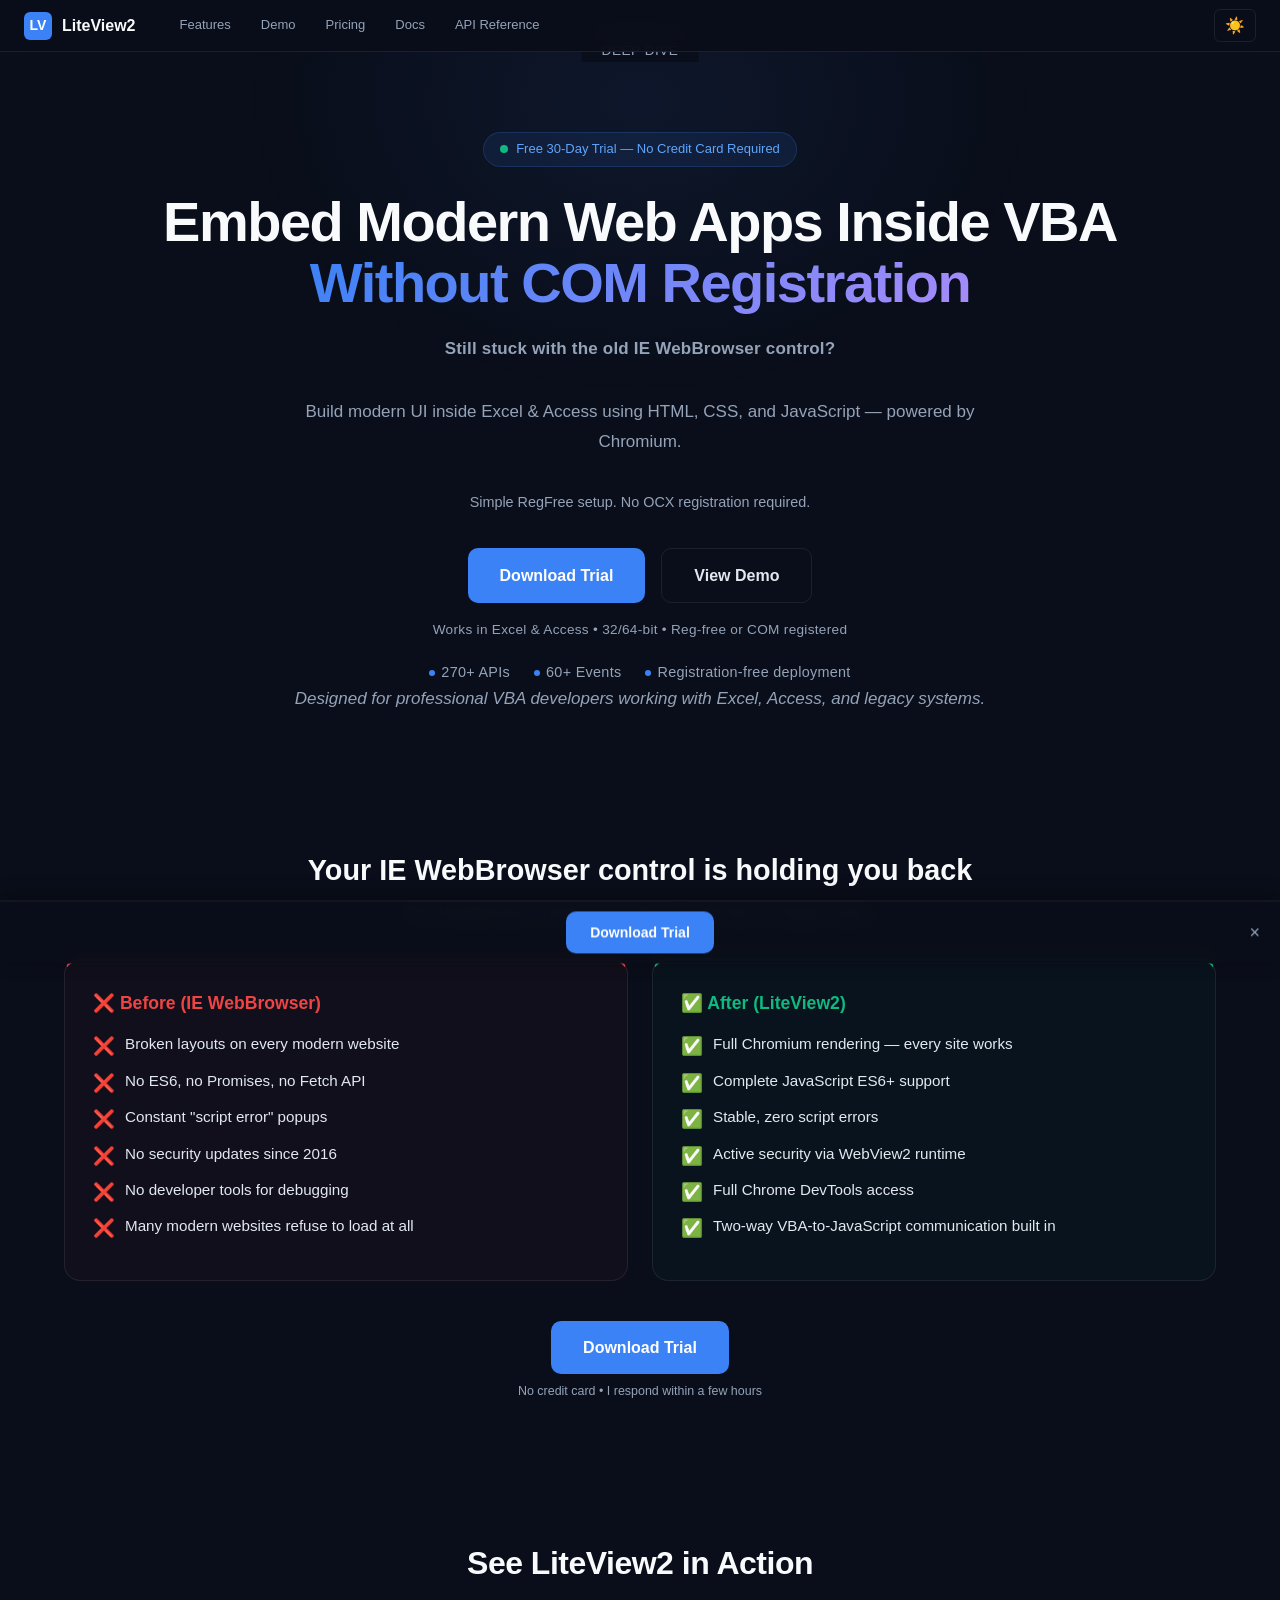
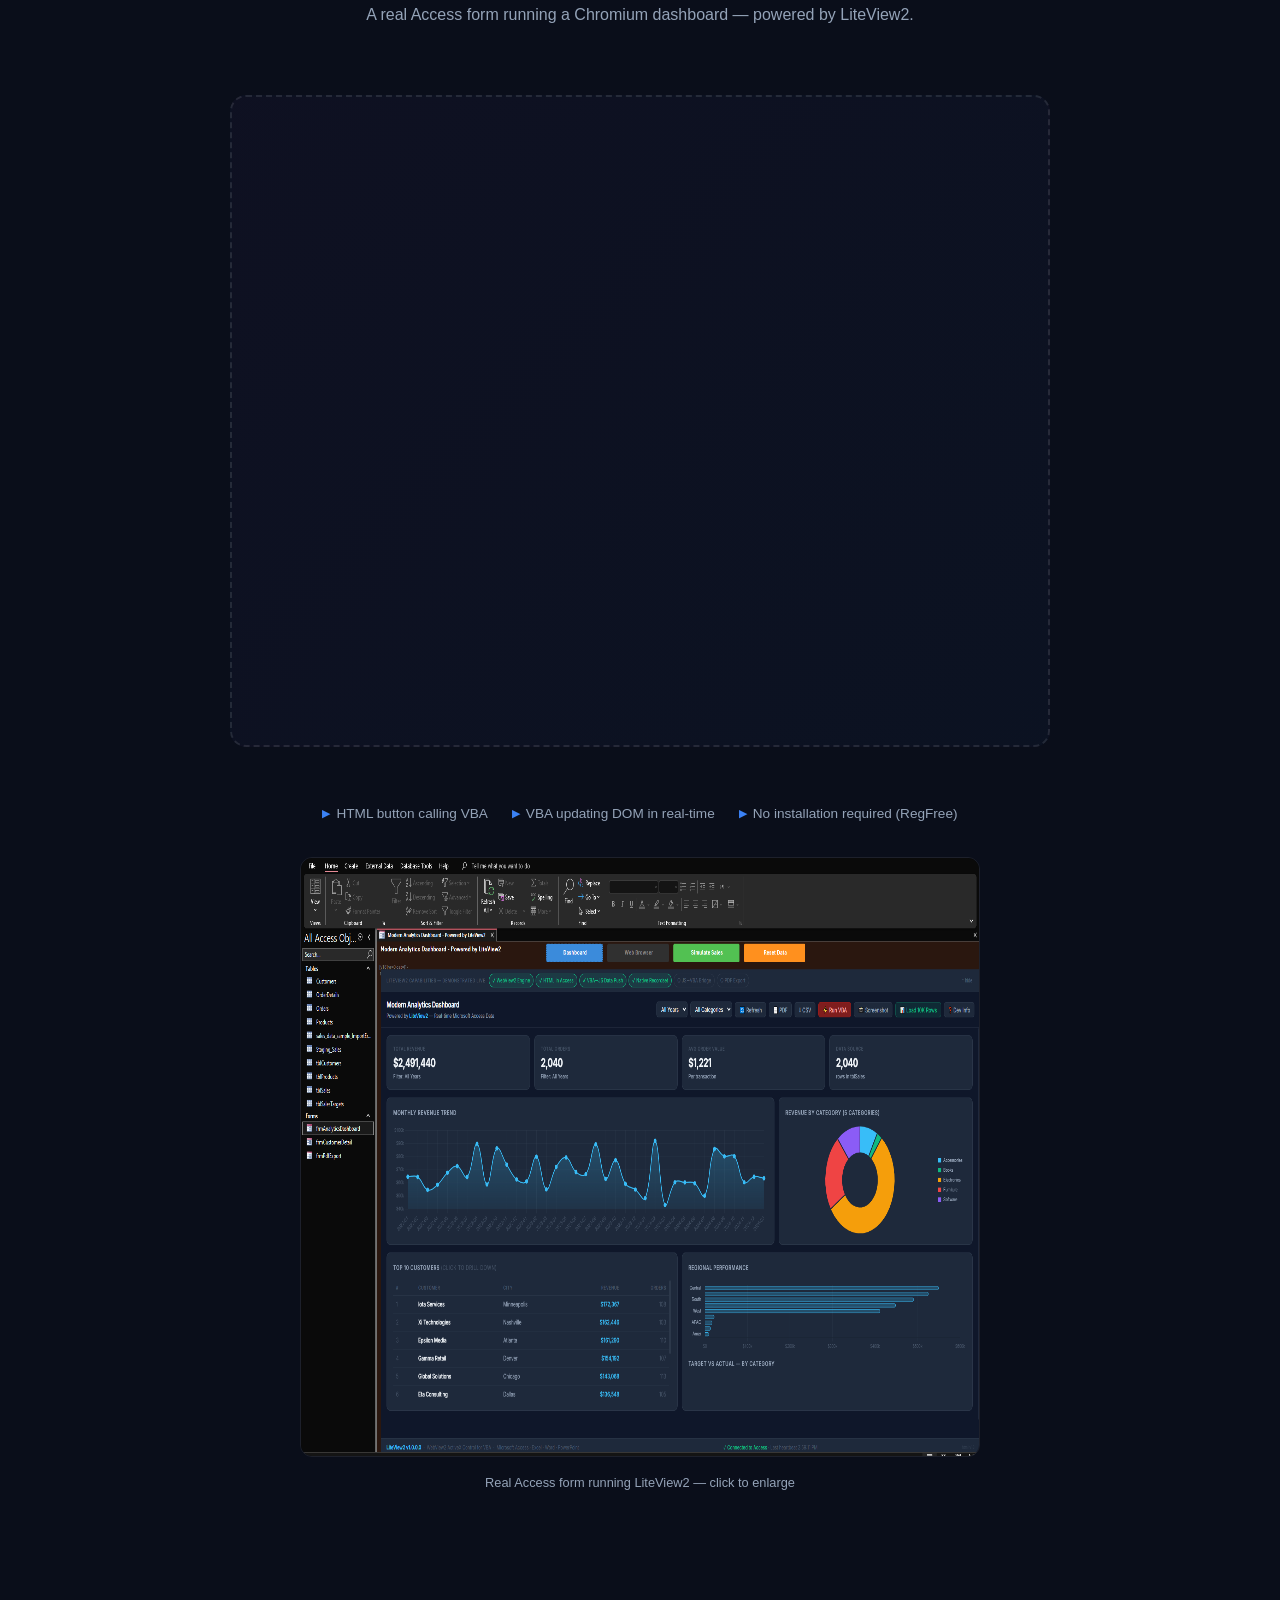
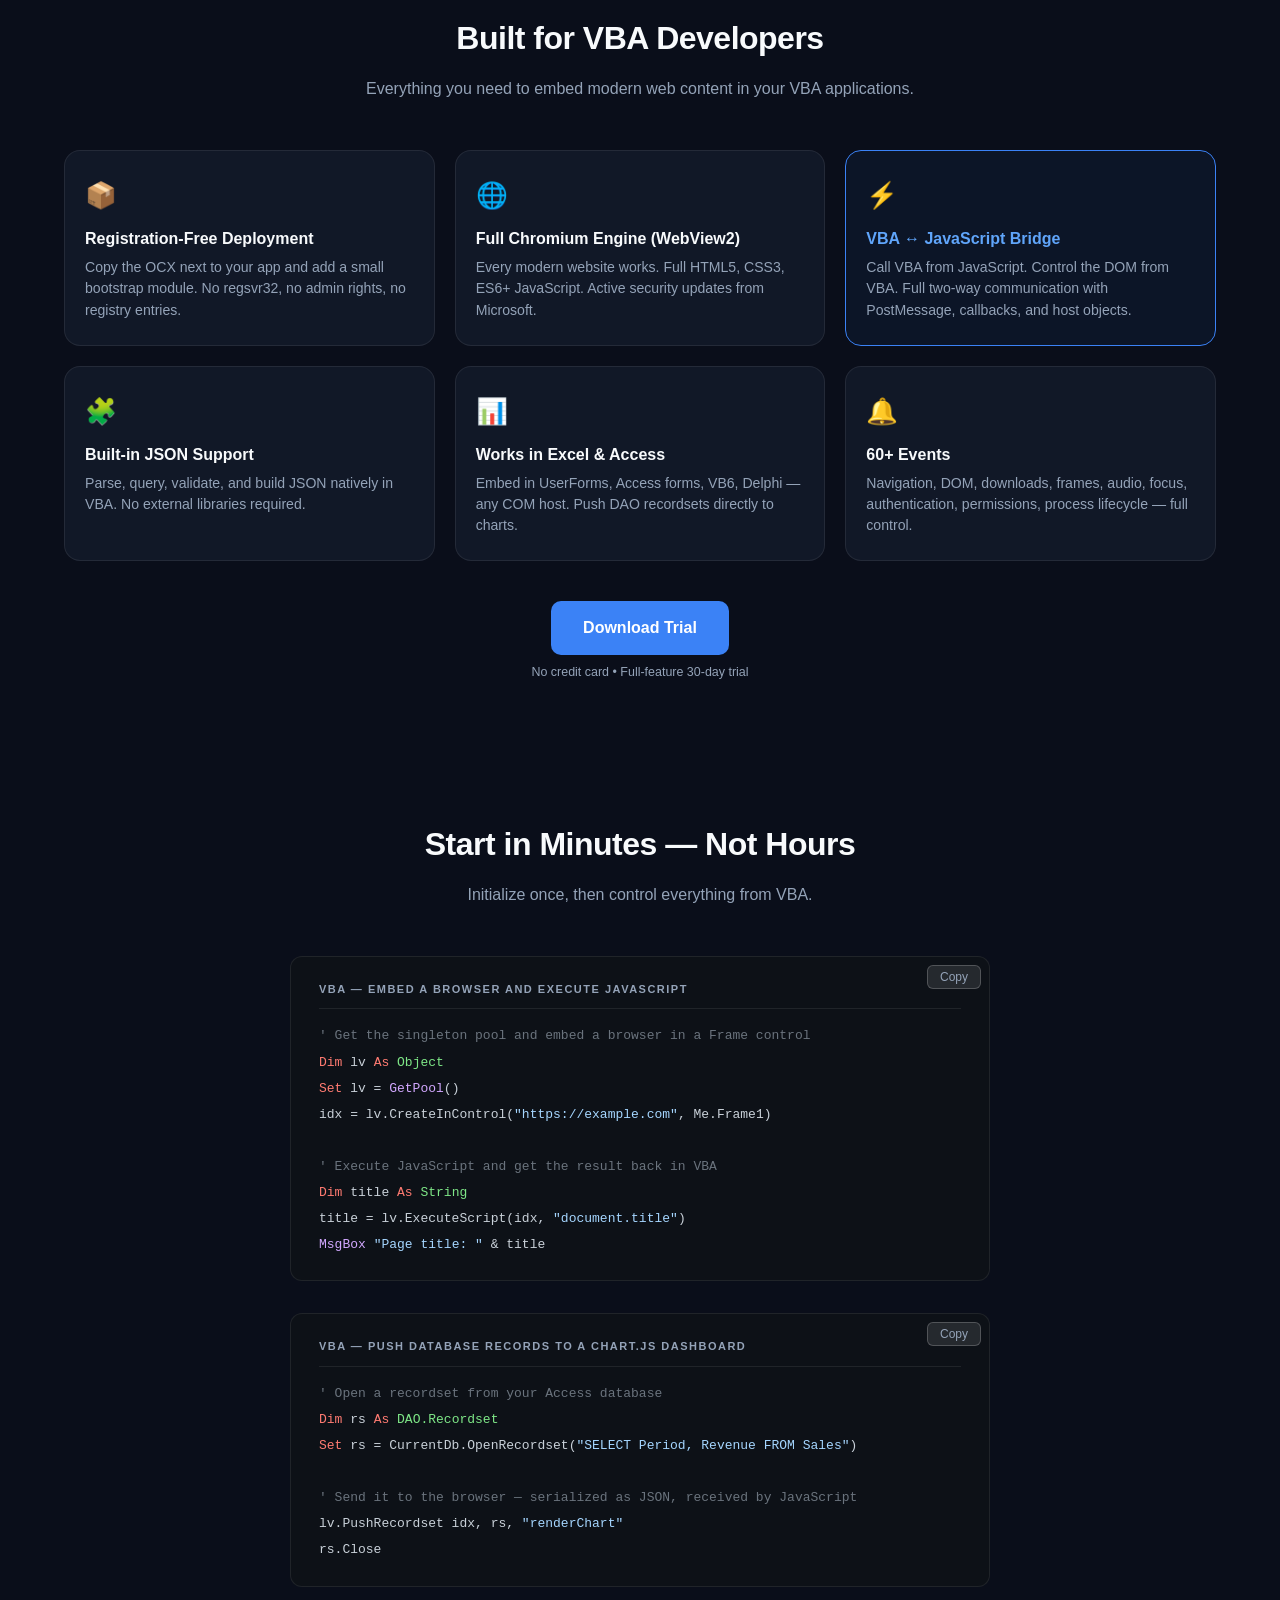
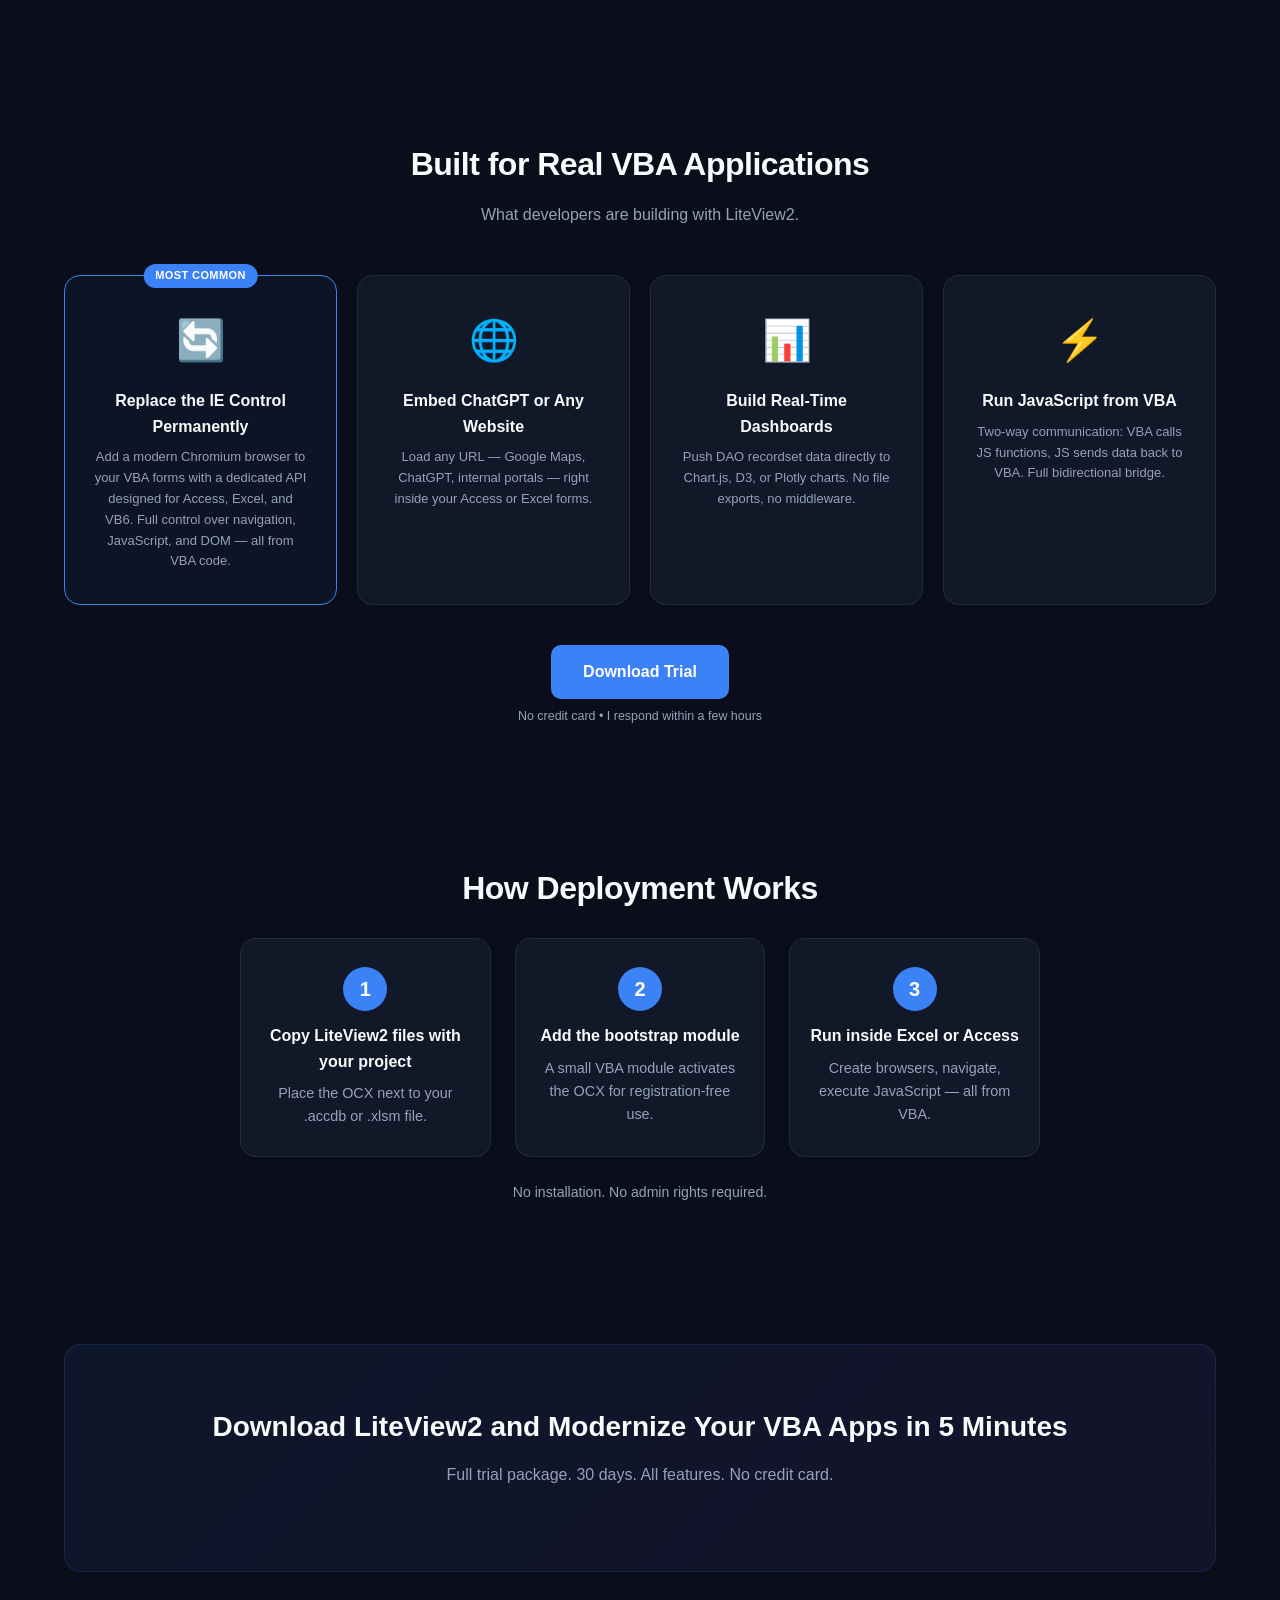
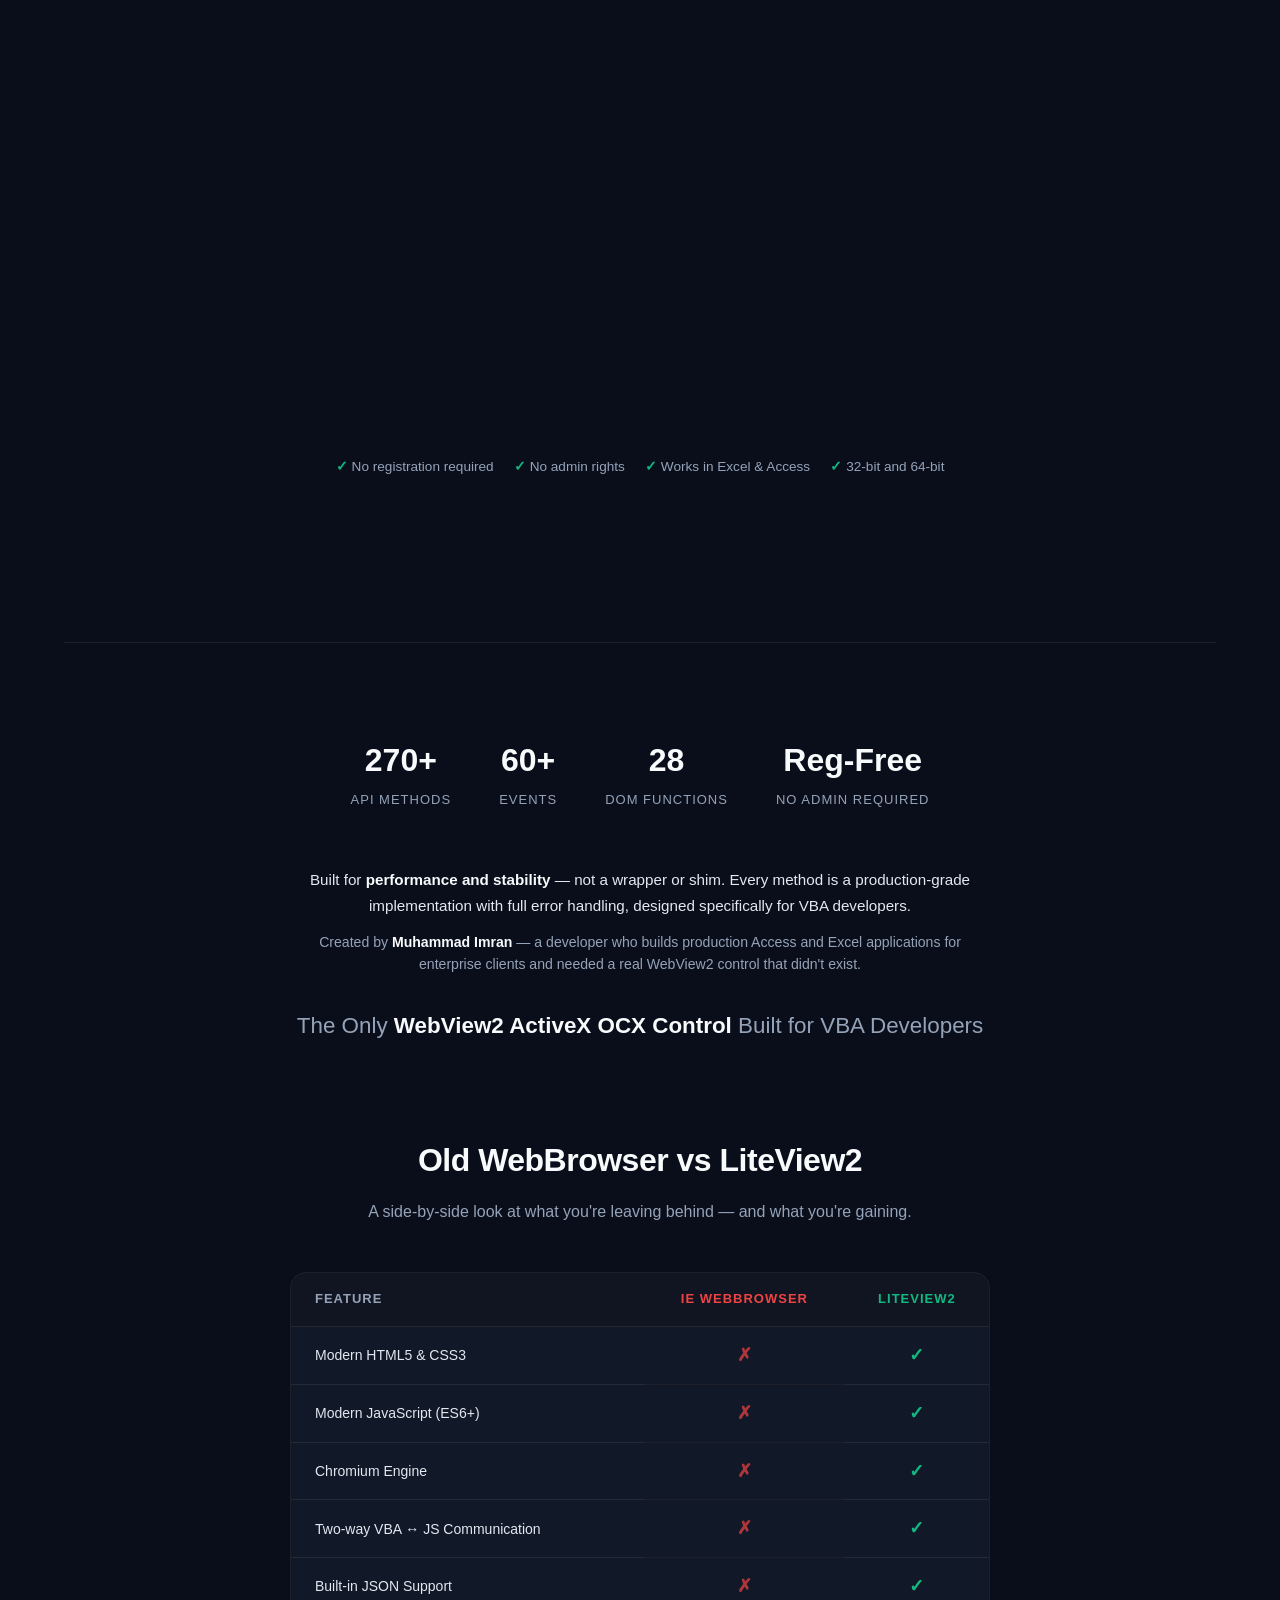
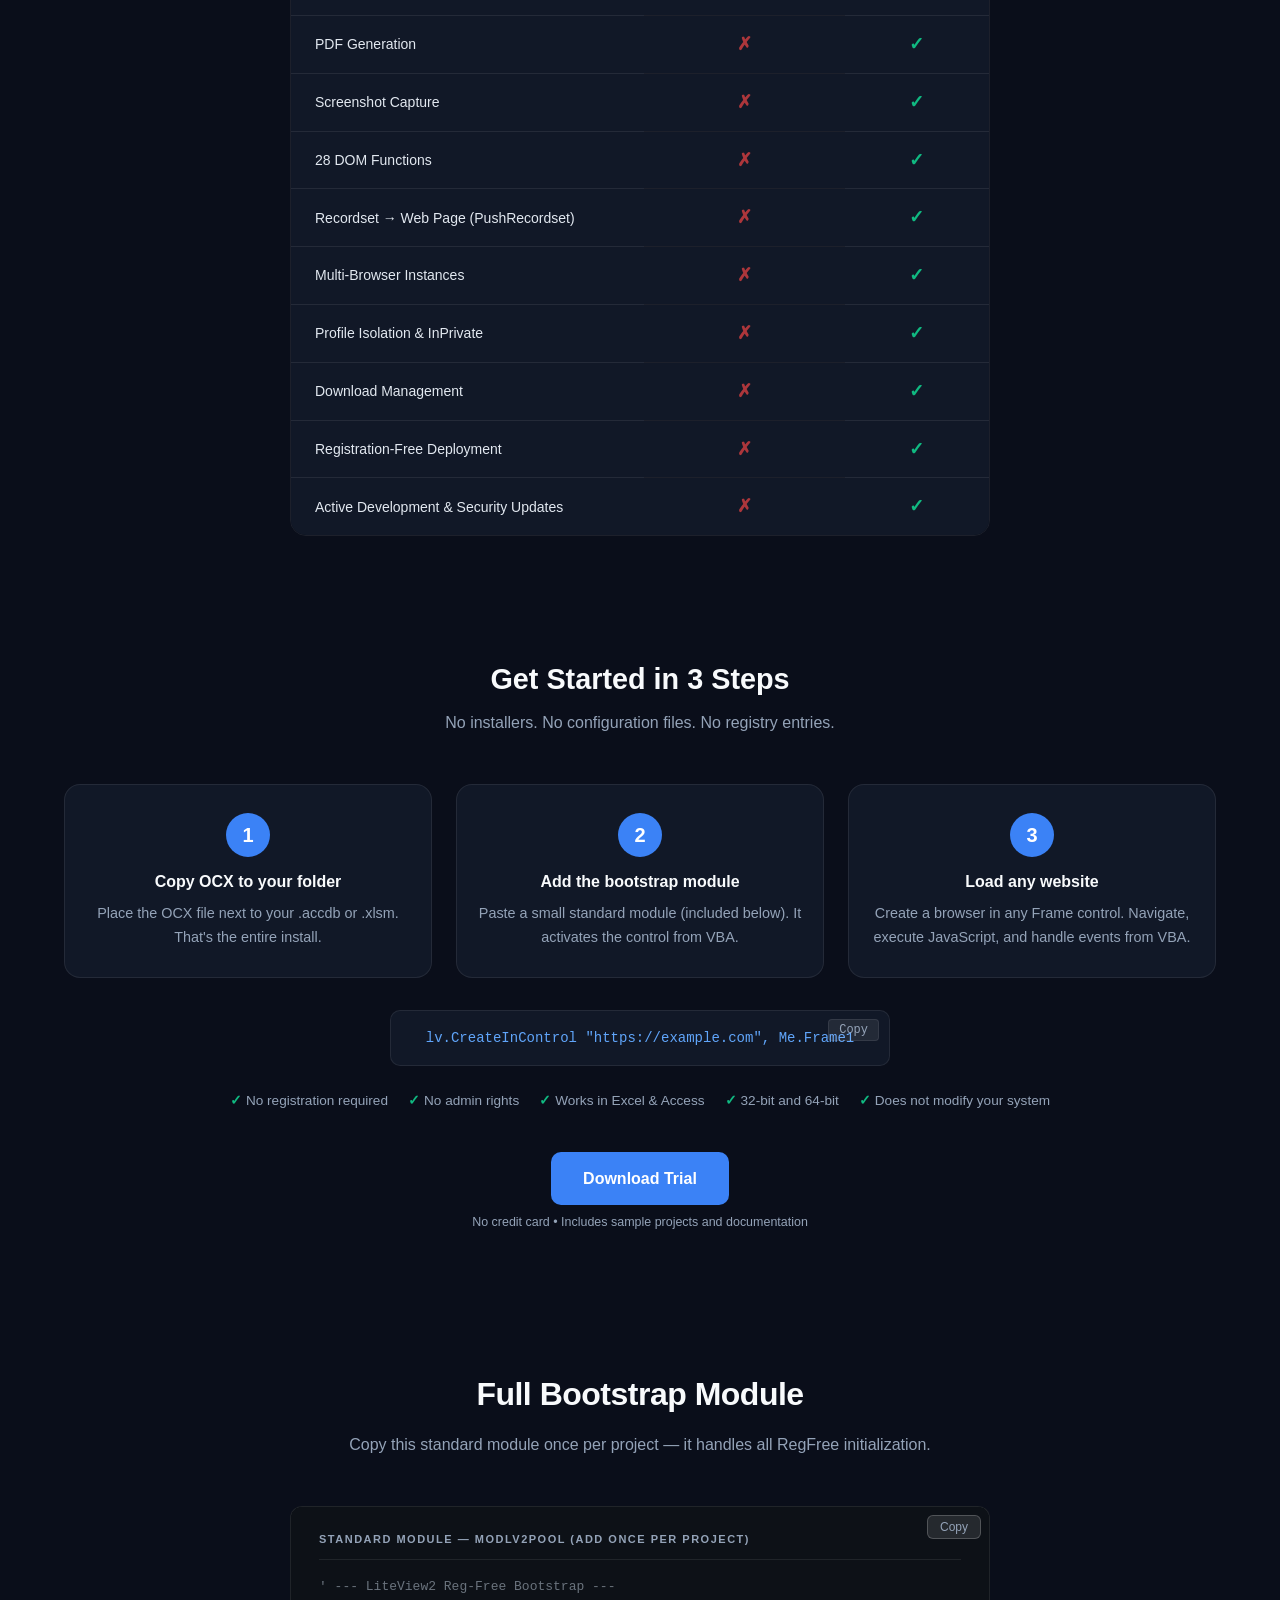
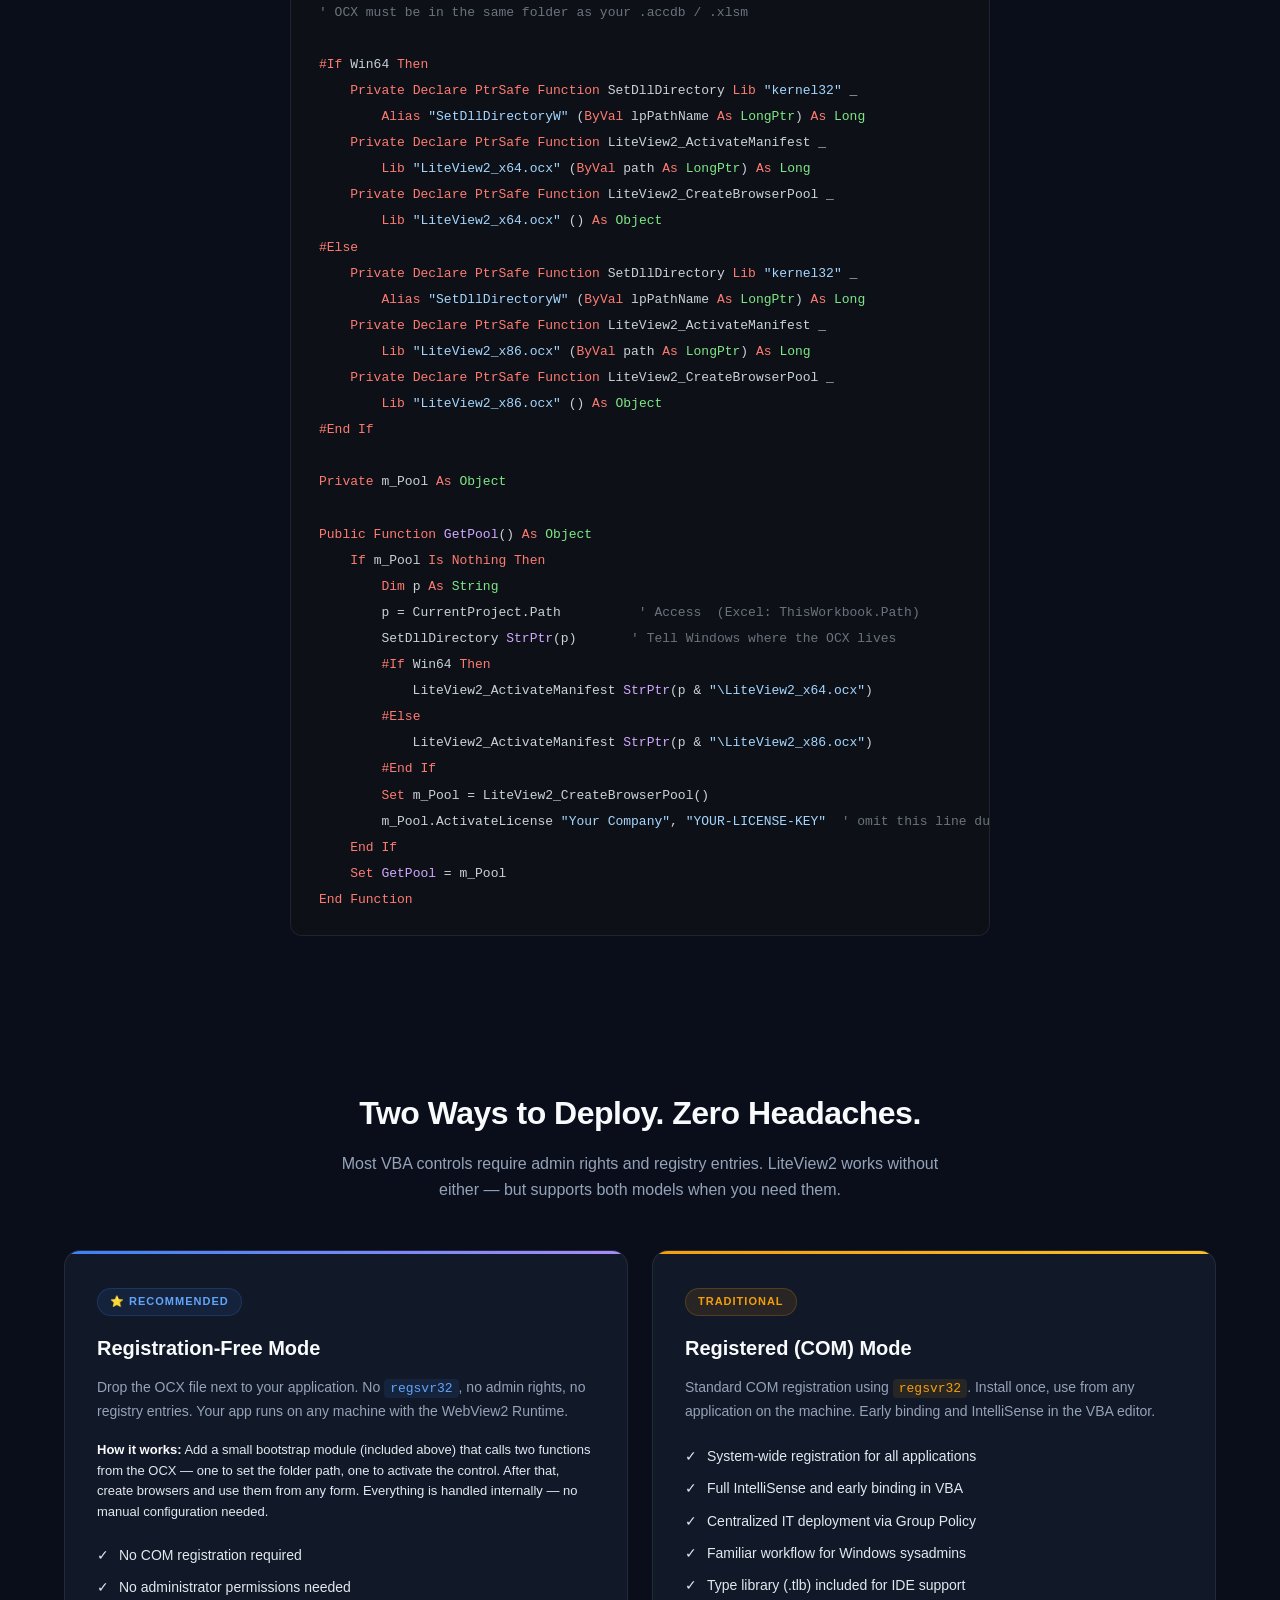
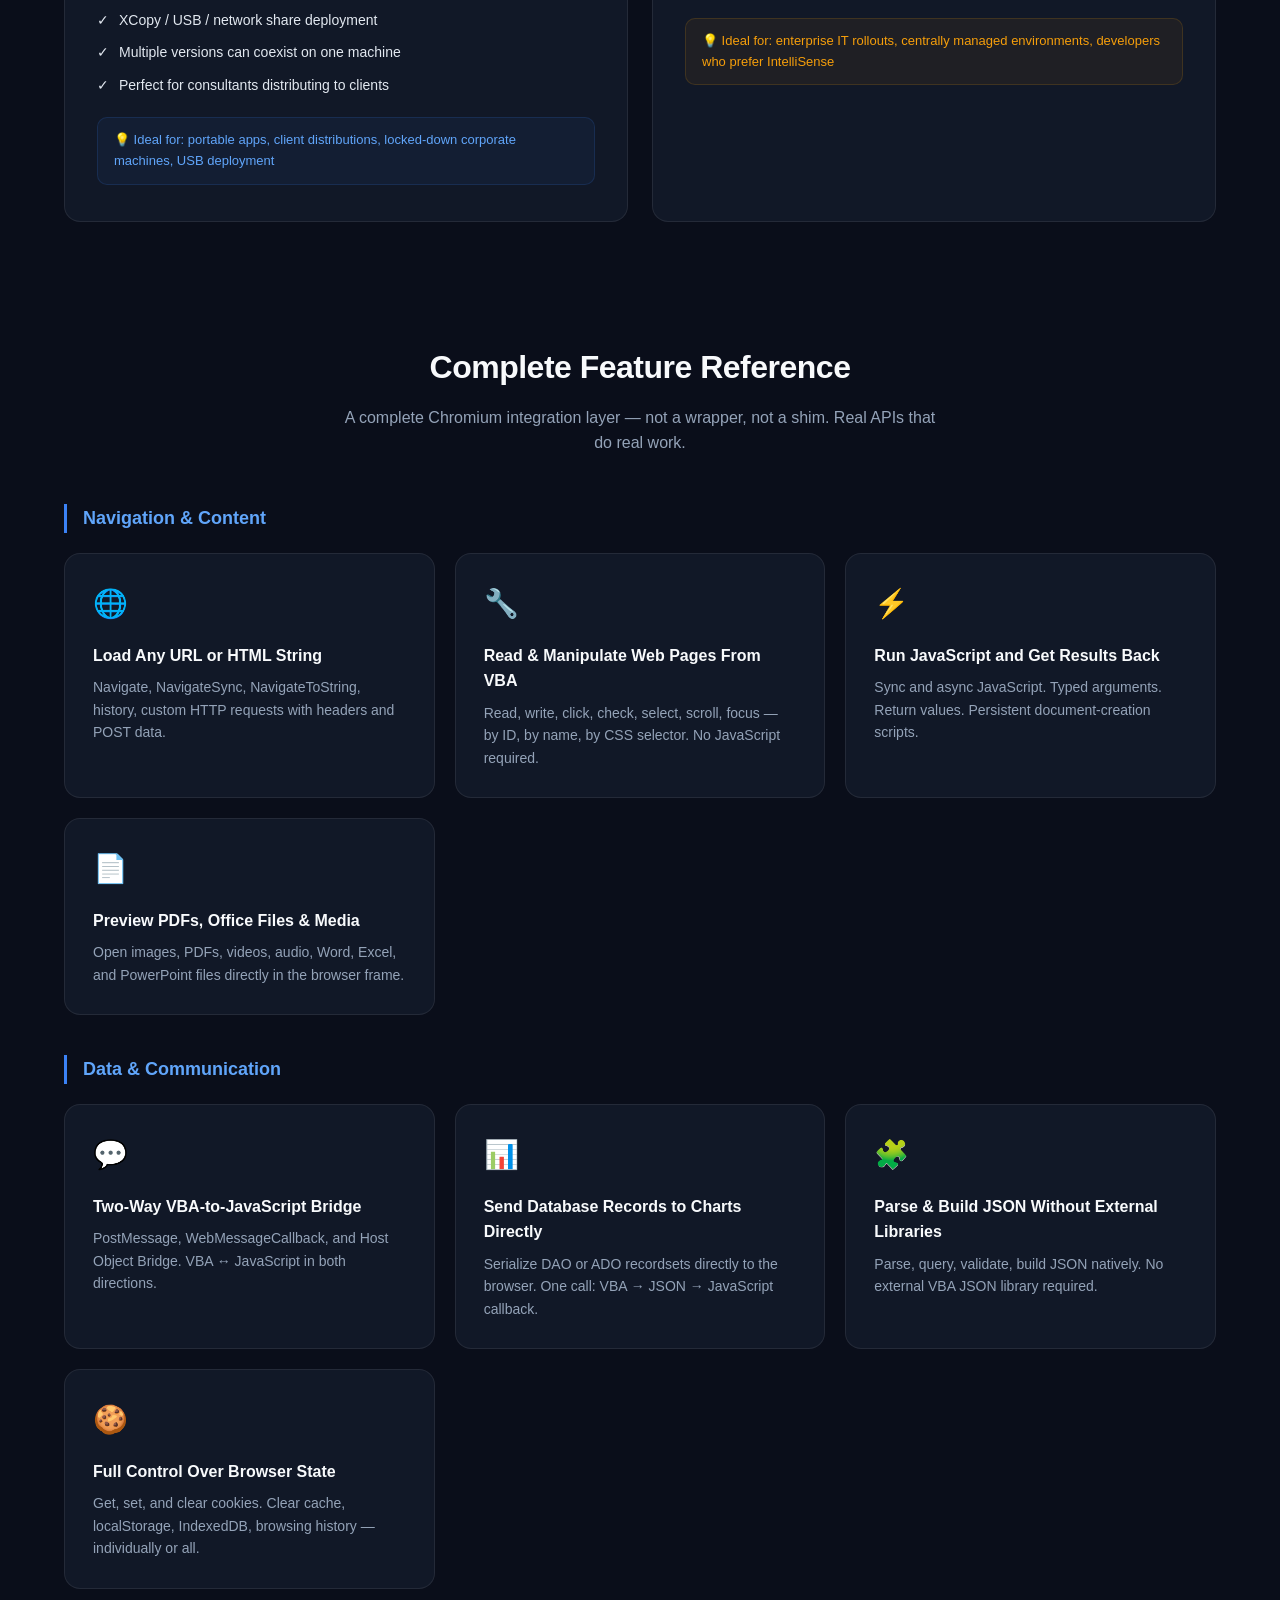
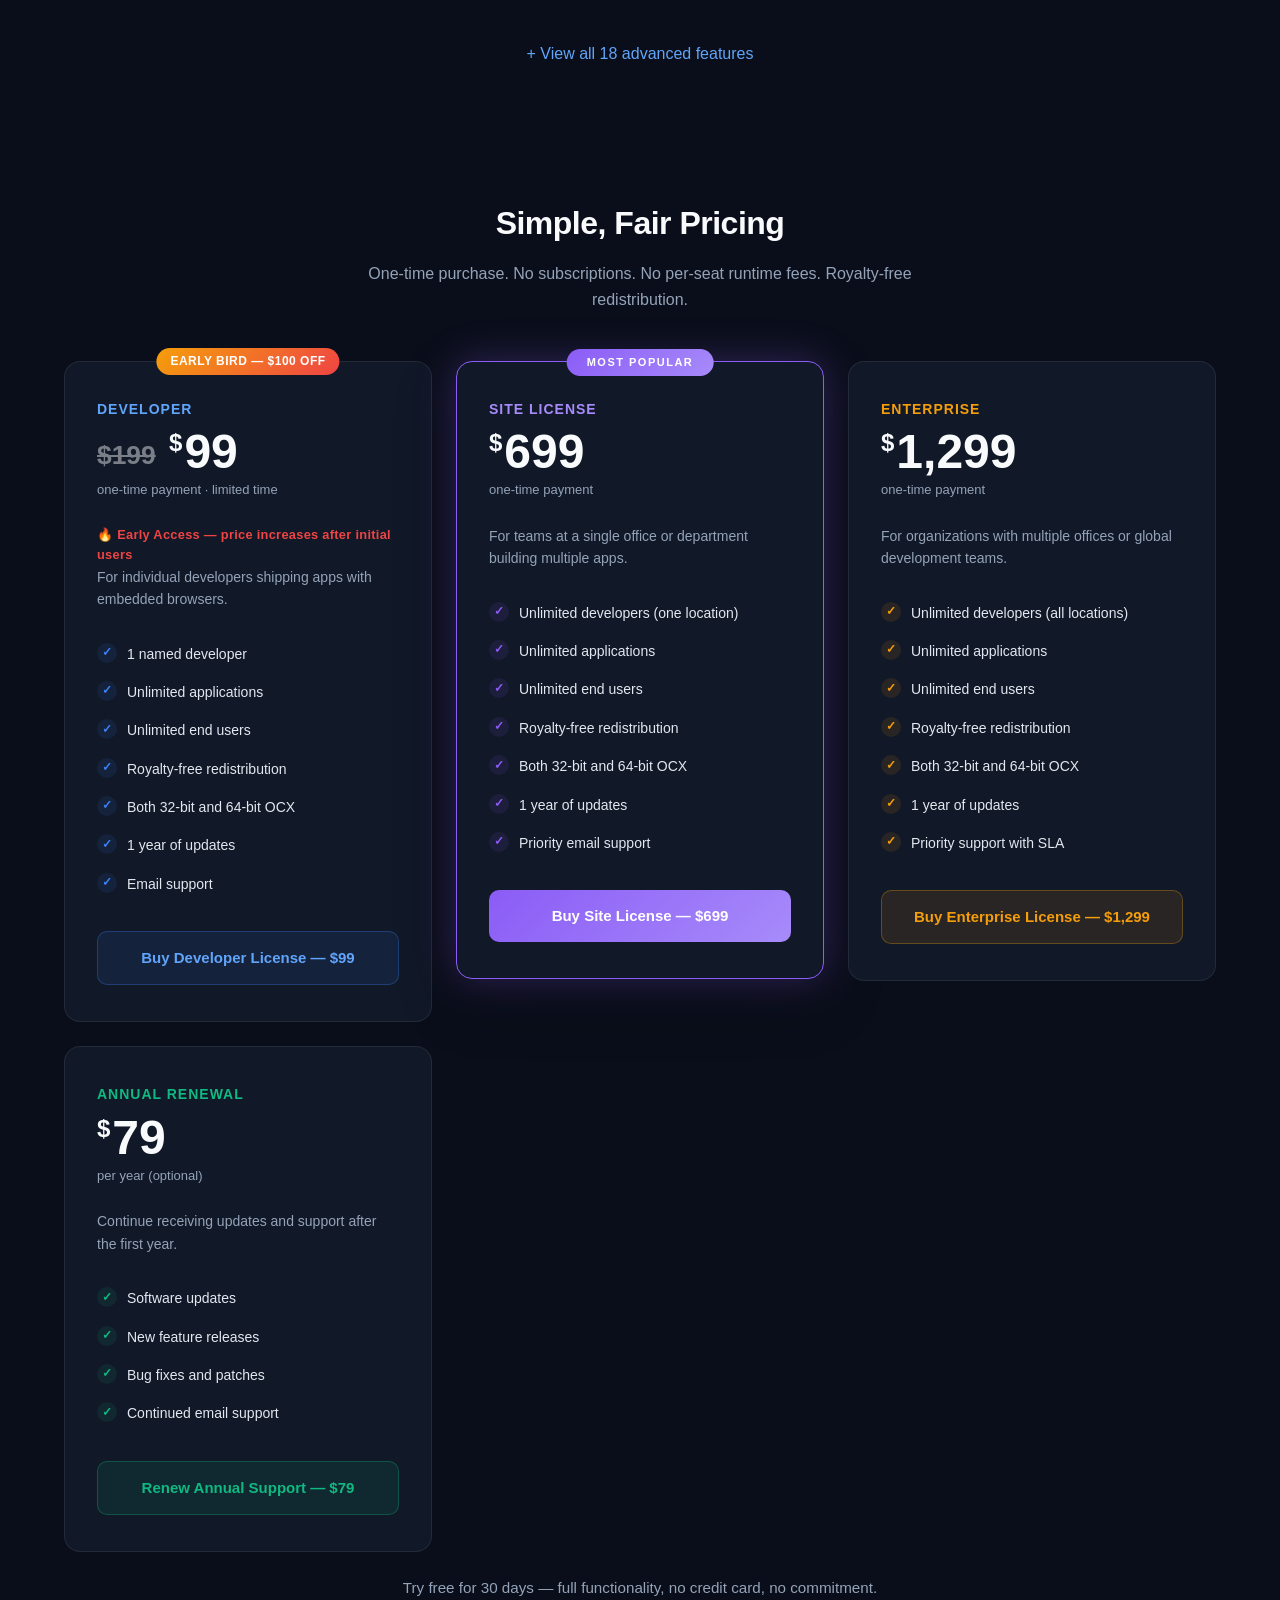
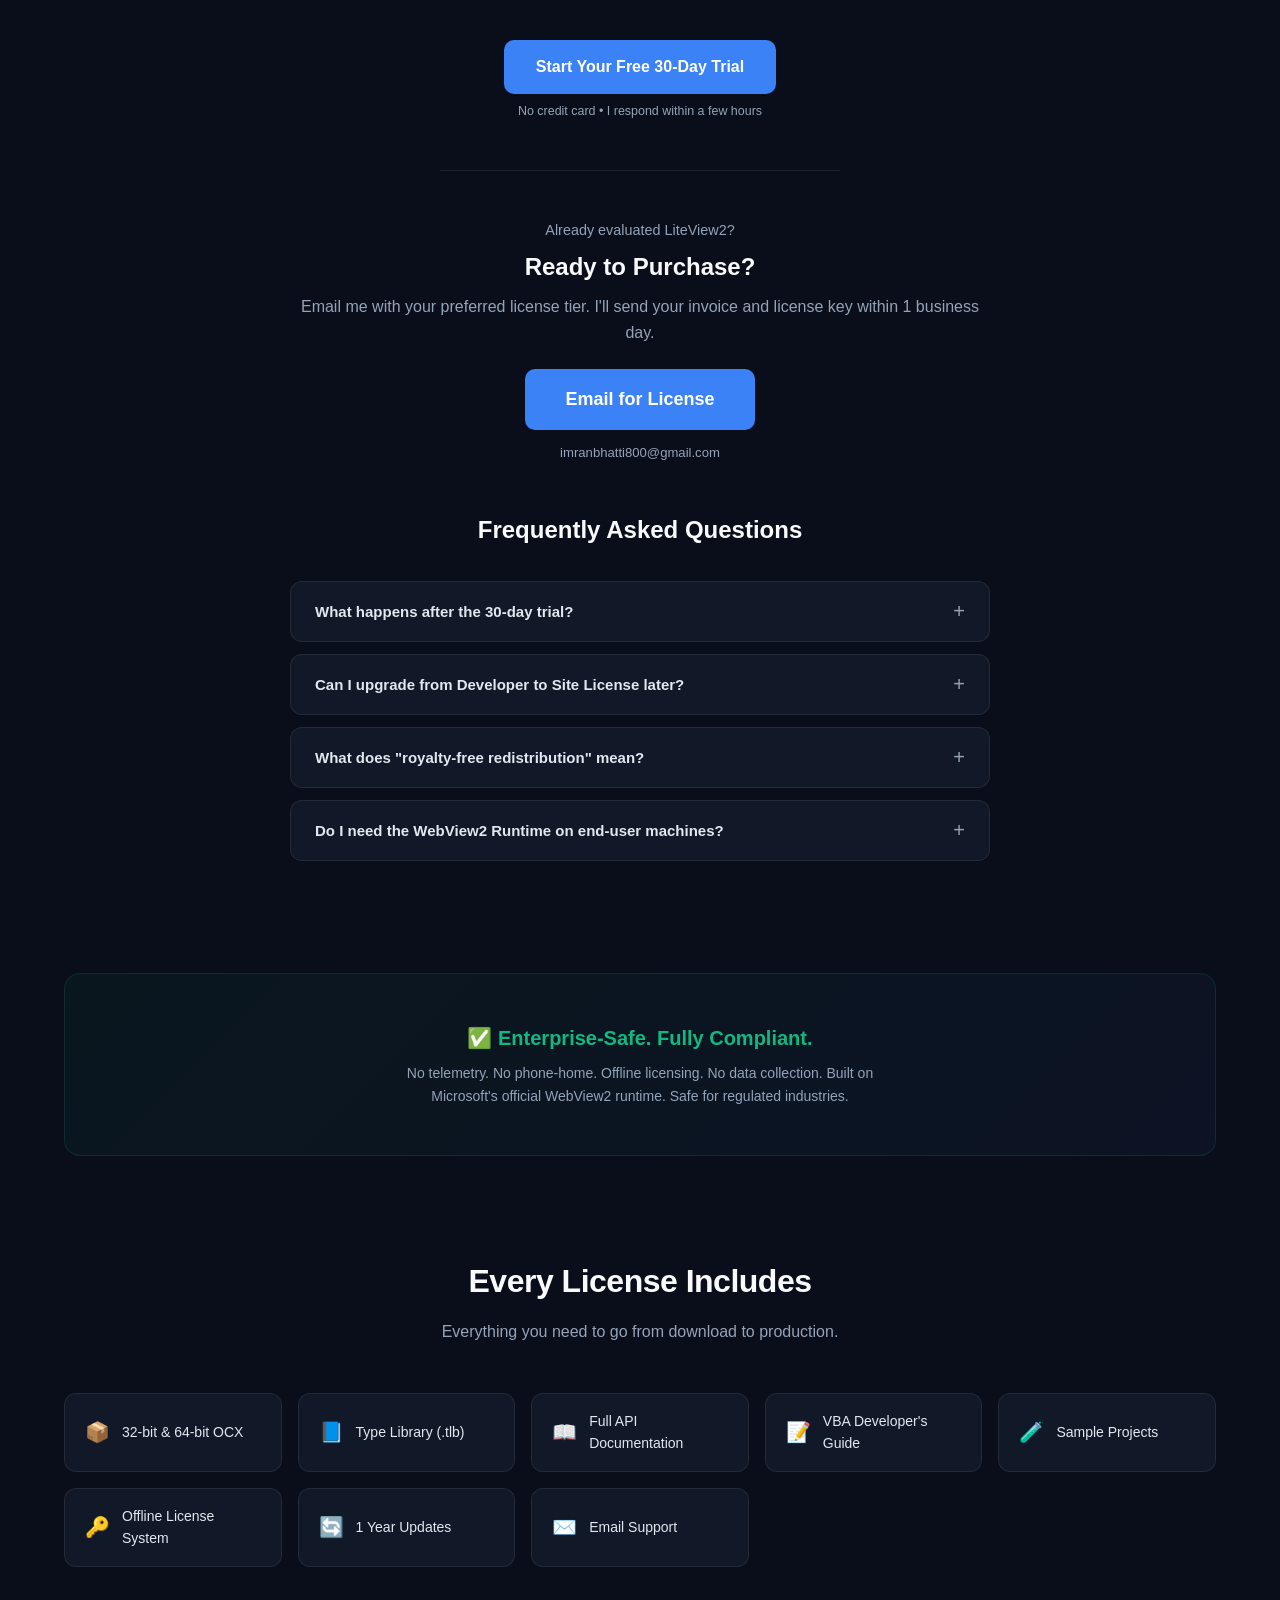
==== commit 77508226: "Replace purchase form with email CTA" ====
--- a/index.htm
+++ b/index.htm
@@ -851,8 +851,9 @@
             <div id="license-inquiry" style="max-width:700px;margin:32px auto 0;text-align:center;">
                 <p style="color:var(--text-dim);font-size:.9rem;margin-bottom:6px;">Already evaluated LiteView2?</p>
                 <h3 style="font-size:24px;font-weight:700;color:var(--text-bright);margin-bottom:8px;">Ready to Purchase?</h3>
-                <p style="color:var(--text-dim);margin-bottom:24px;">Fill in the form below. I'll send your invoice and license key within 1 business day.</p>
-                <iframe src="https://docs.google.com/forms/d/e/1FAIpQLSdaeIOH3Z6crbx39N9GKOfd_GQyaMa54KMxtYllOaApFtZWxw/viewform?embedded=true" width="100%" height="583" frameborder="0" marginheight="0" marginwidth="0" style="border-radius:12px;max-width:640px;">Loading...</iframe>
+                <p style="color:var(--text-dim);margin-bottom:24px;">Email me with your preferred license tier. I'll send your invoice and license key within 1 business day.</p>
+                <a href="mailto:imranbhatti800@gmail.com?subject=LiteView2%20License%20Purchase&body=License%20tier%3A%20Developer%20%2F%20Site%20%2F%20Enterprise%0ACompany%3A%20%0A" class="btn-cta" style="font-size:18px;padding:16px 40px;" onclick="if(typeof gtag==='function')gtag('event','purchase_email_click',{event_category:'conversion'});">Email for License</a>
+                <p style="color:var(--text-dim);font-size:.82rem;margin-top:12px;">imranbhatti800@gmail.com</p>
             </div>
 
             <div class="faq-section" style="max-width:700px;margin:48px auto 0;">
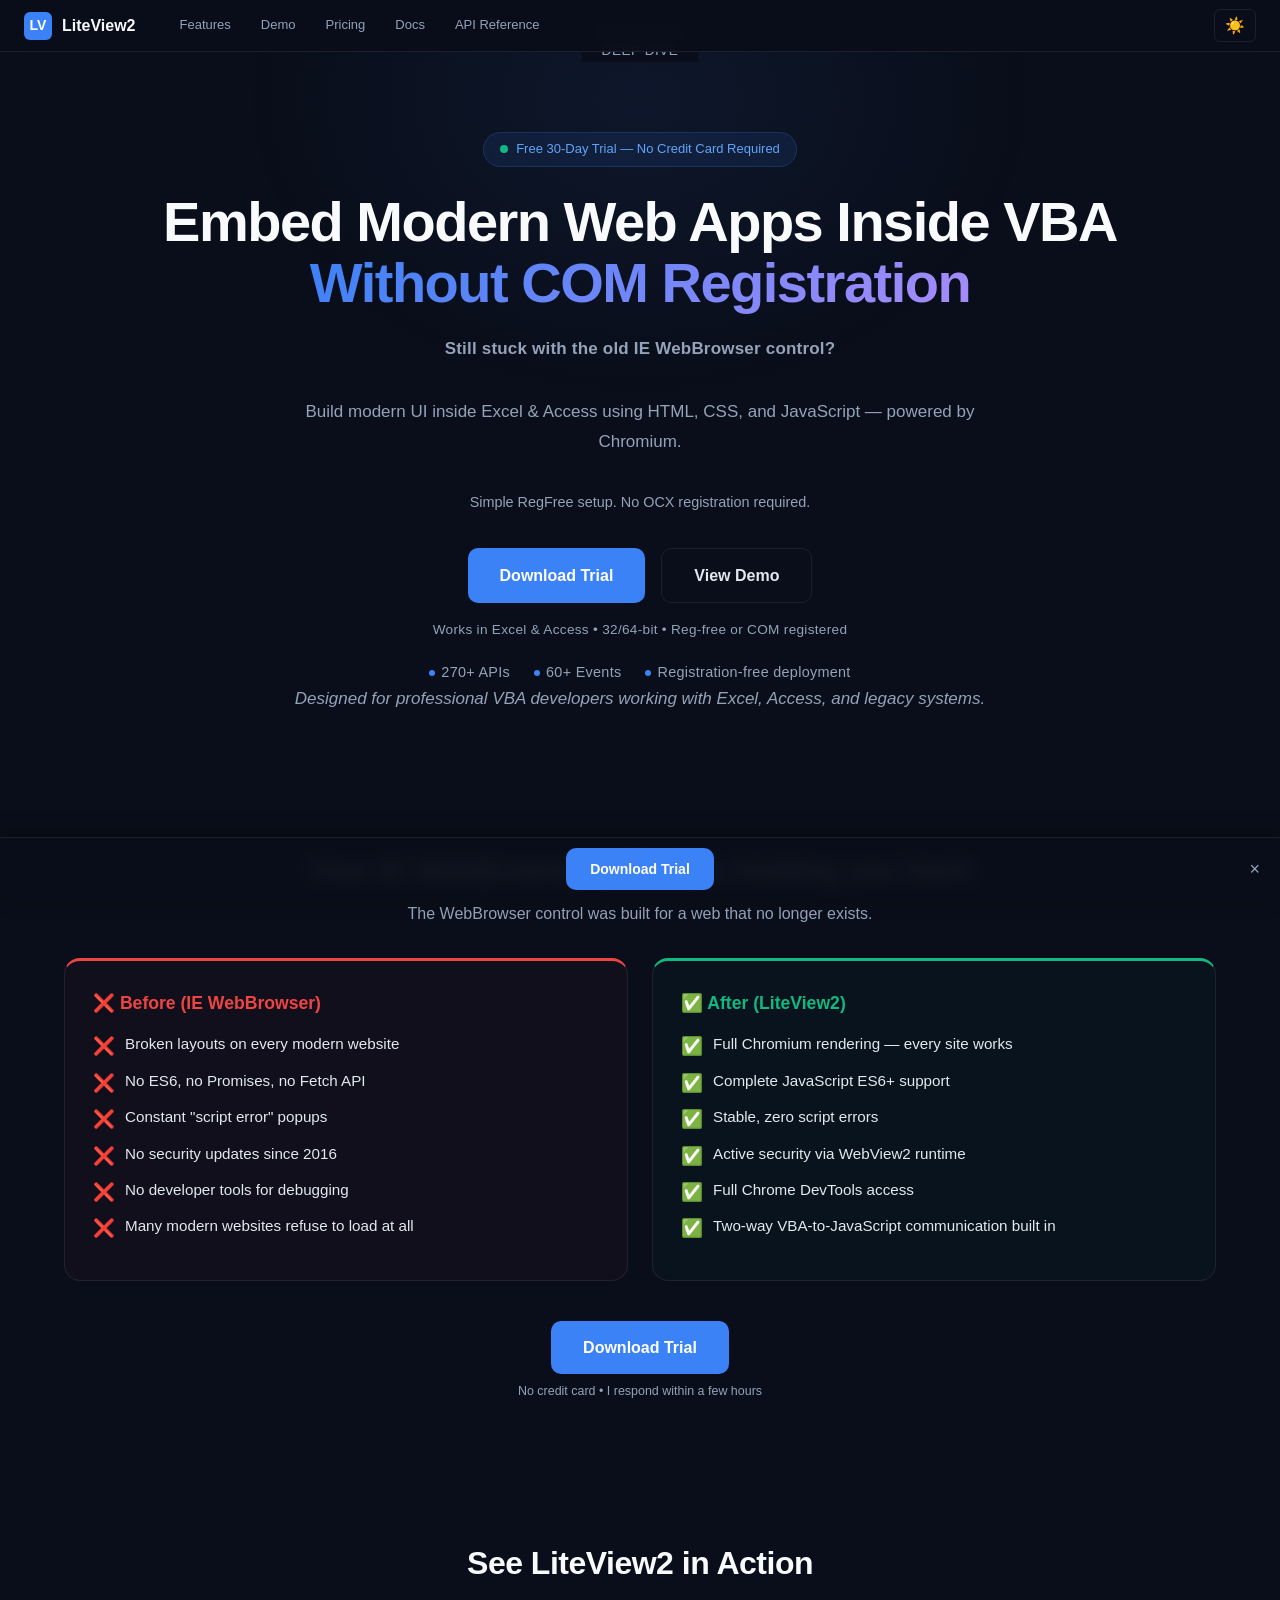
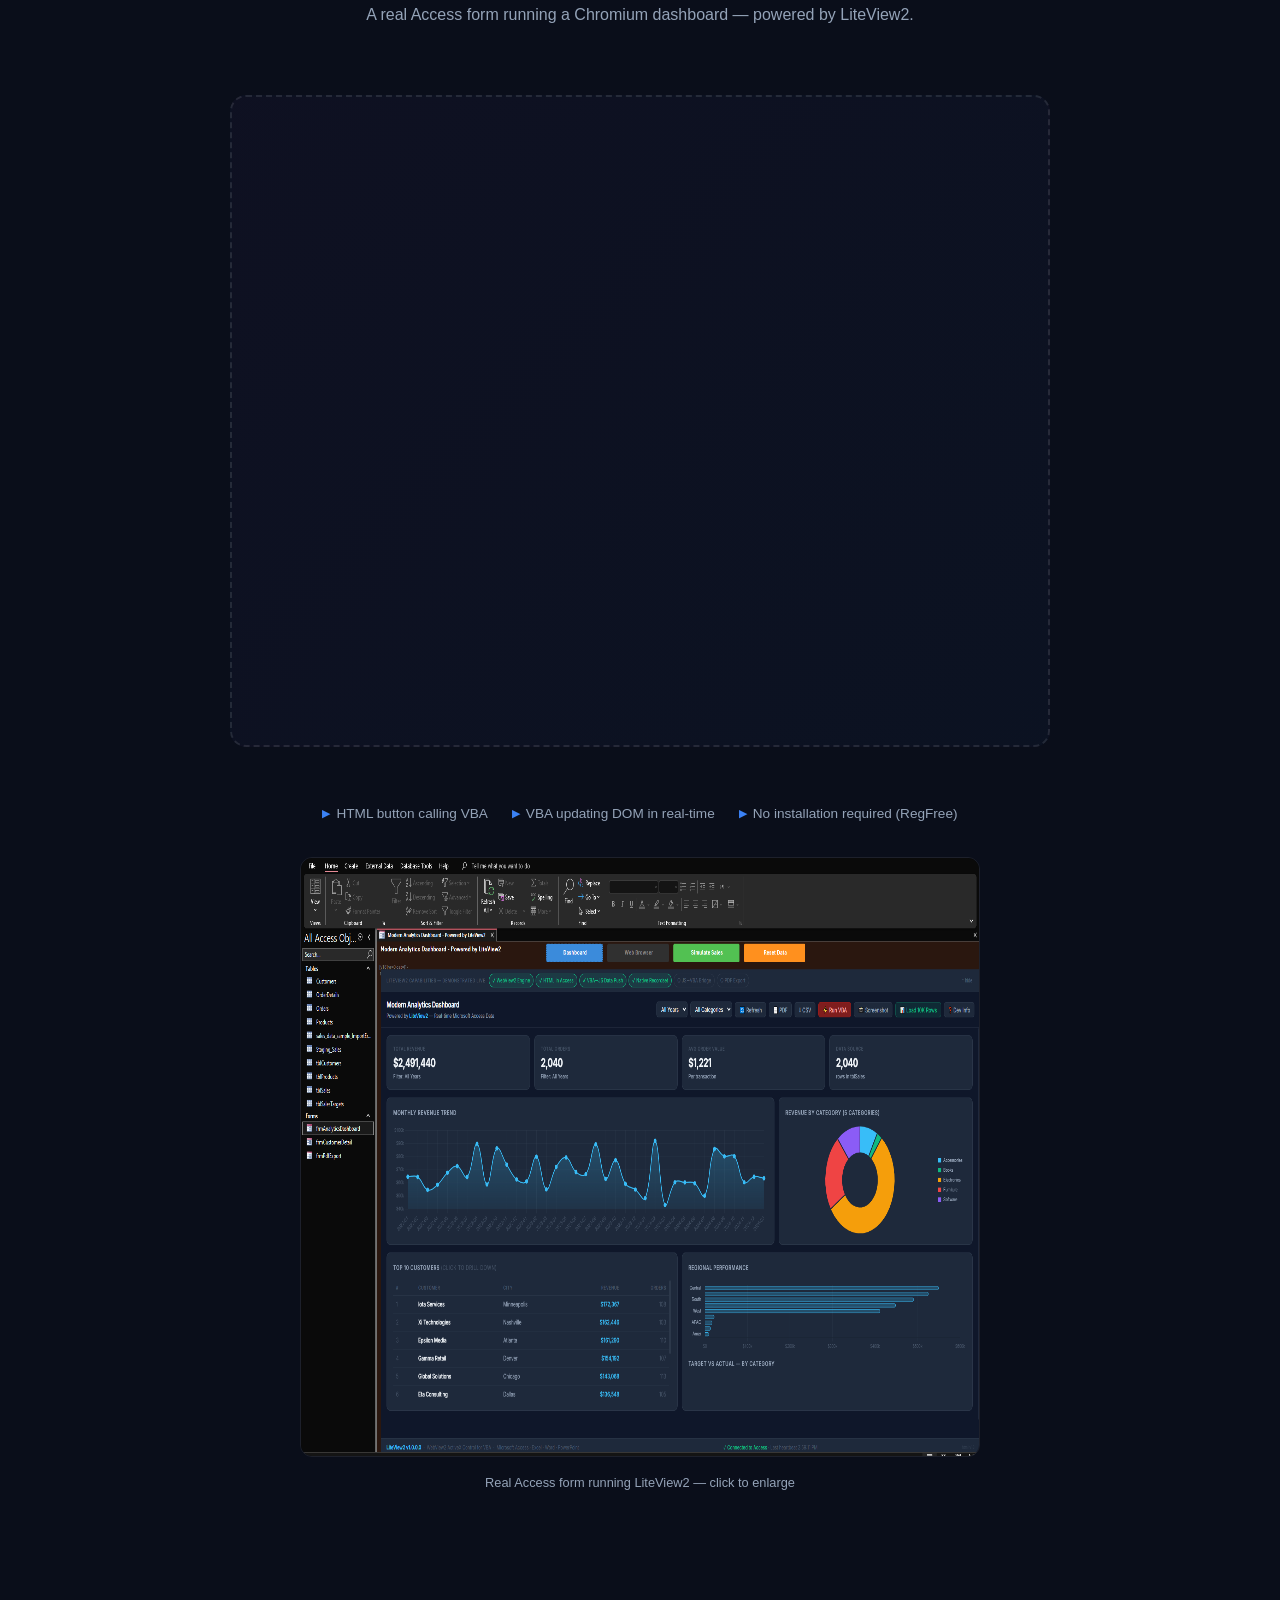
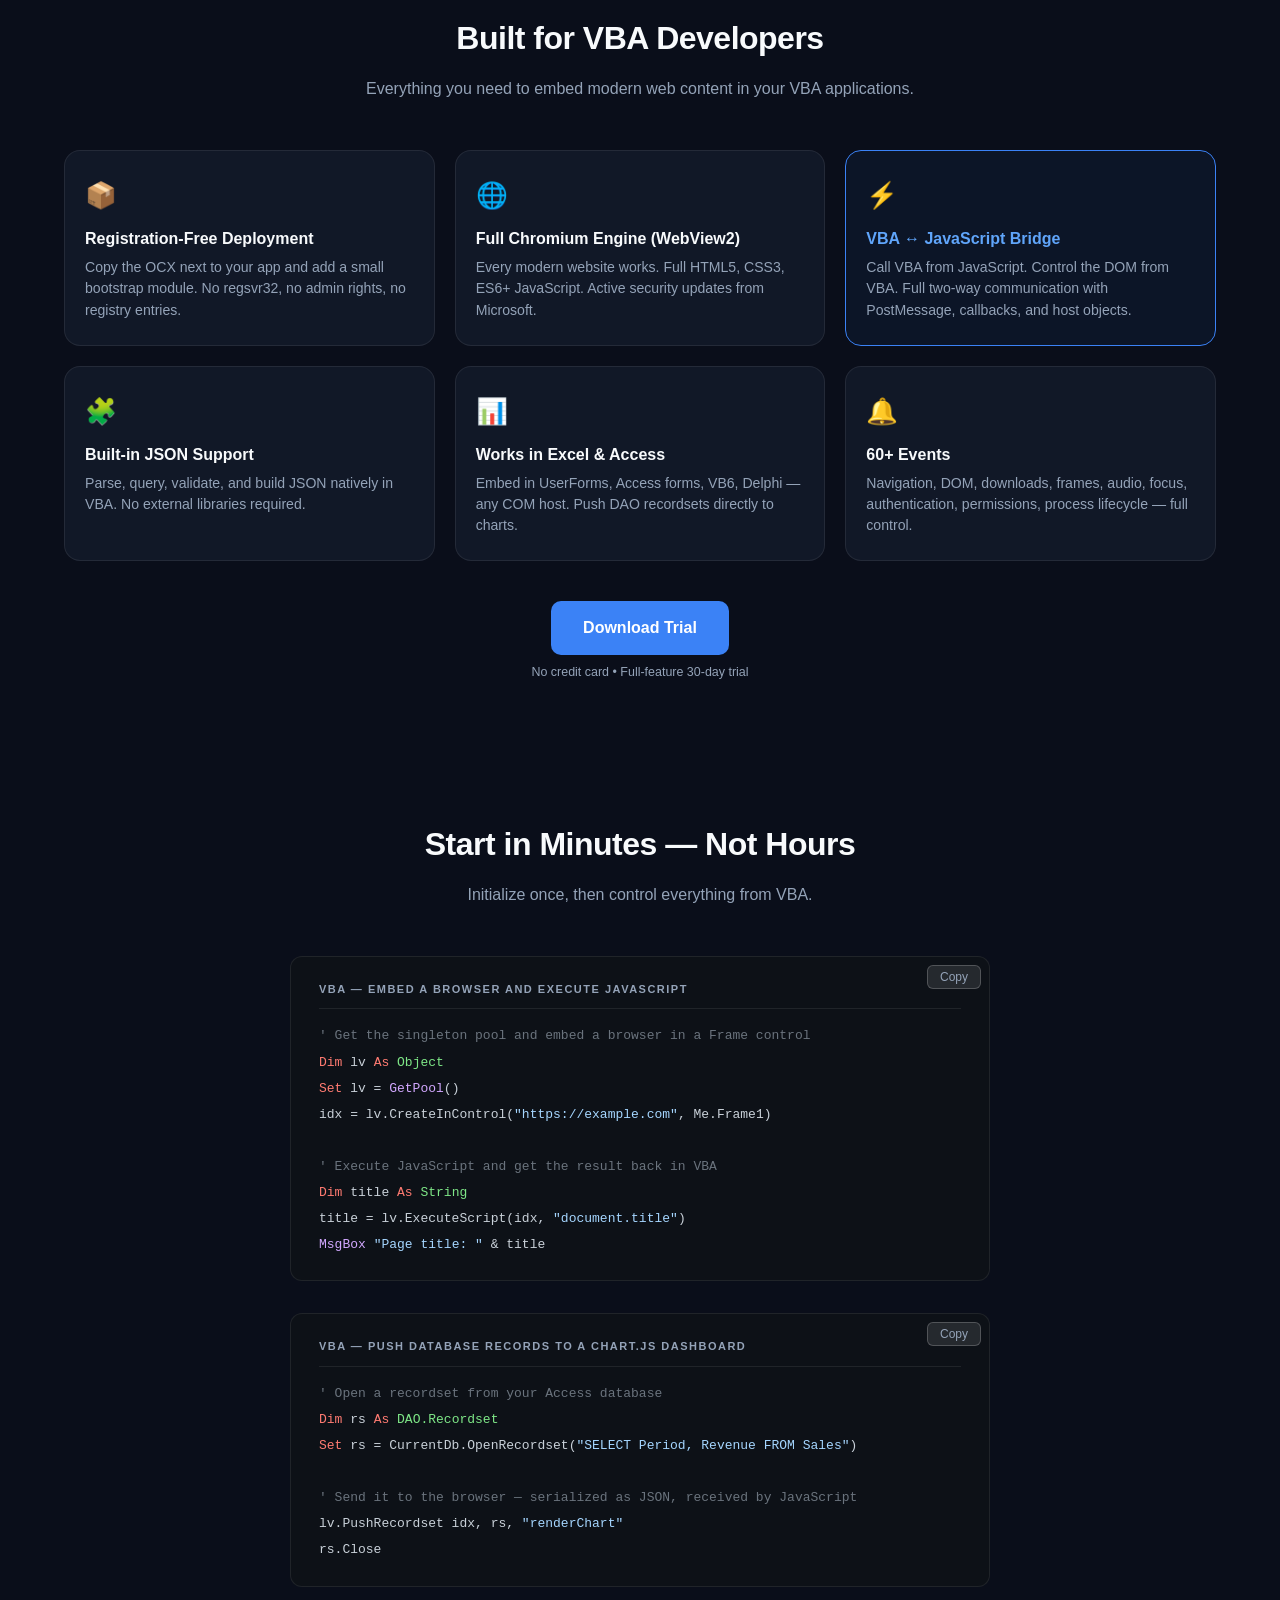
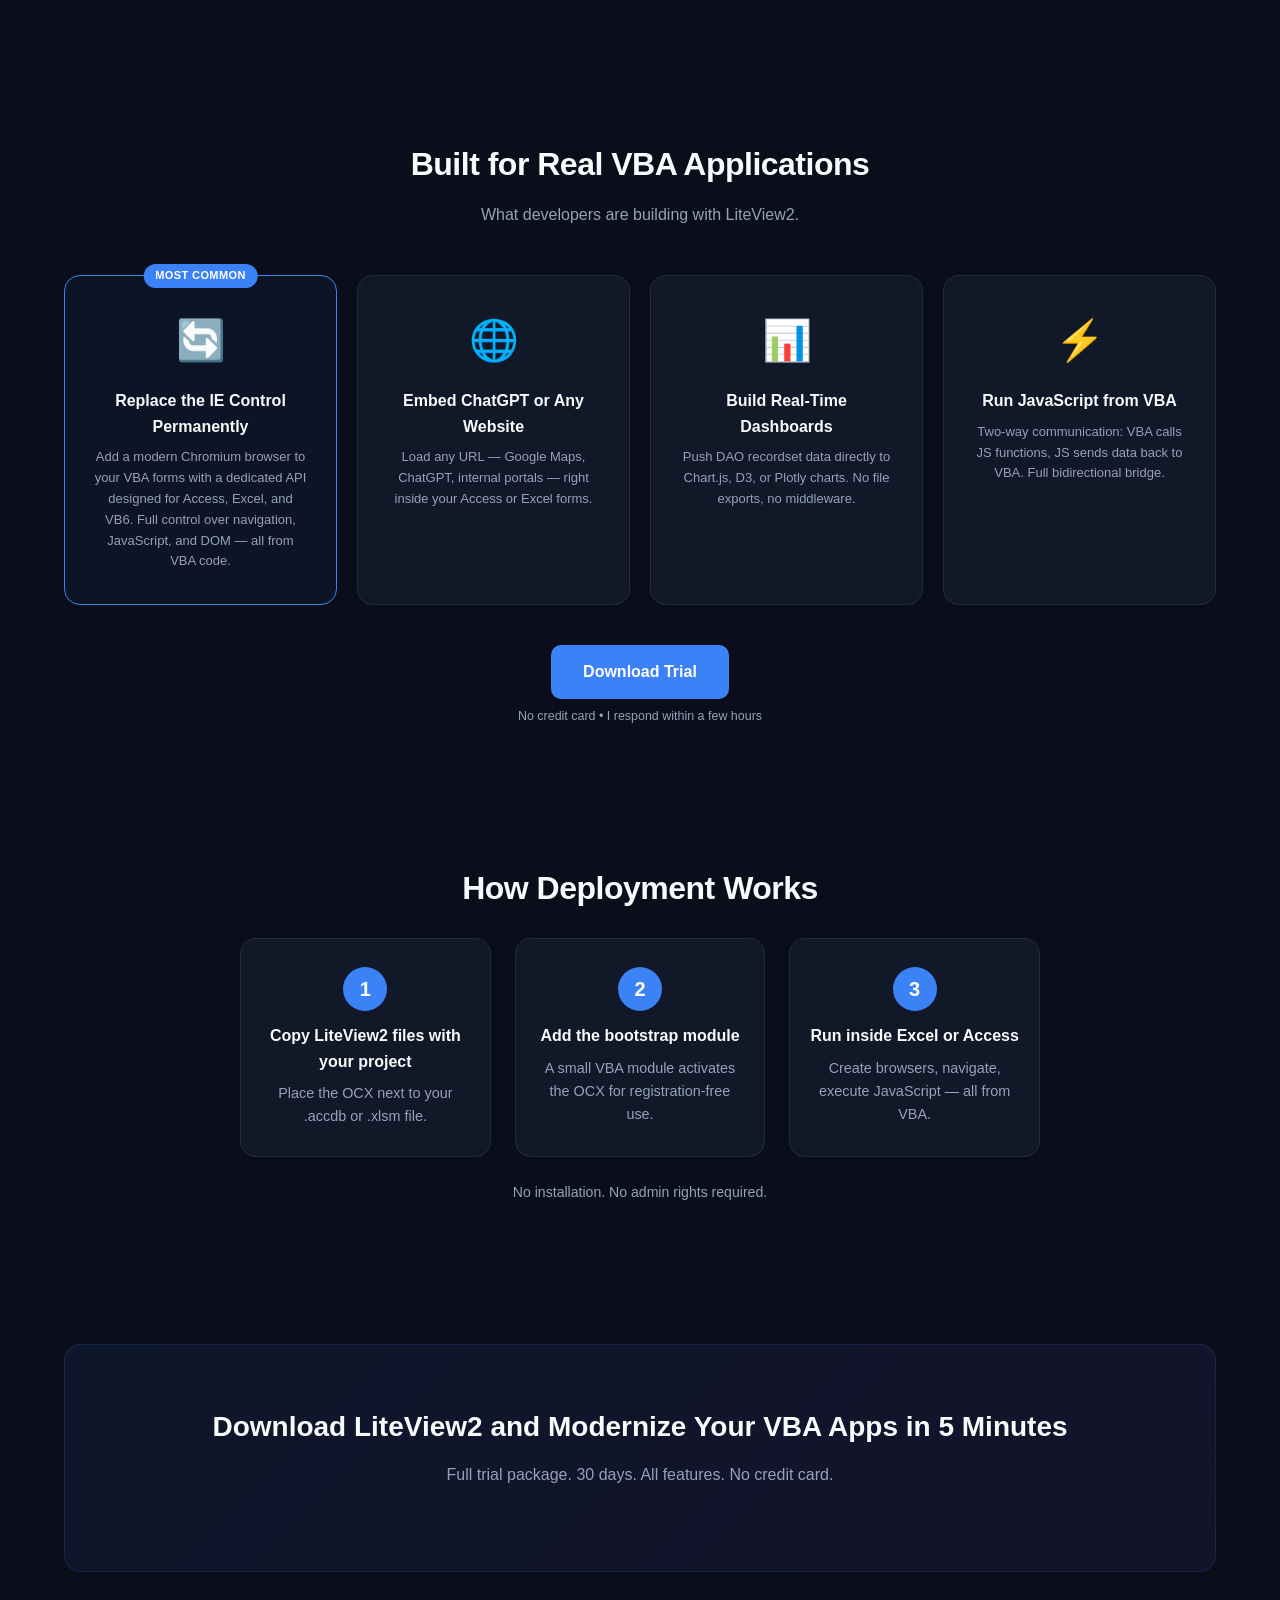
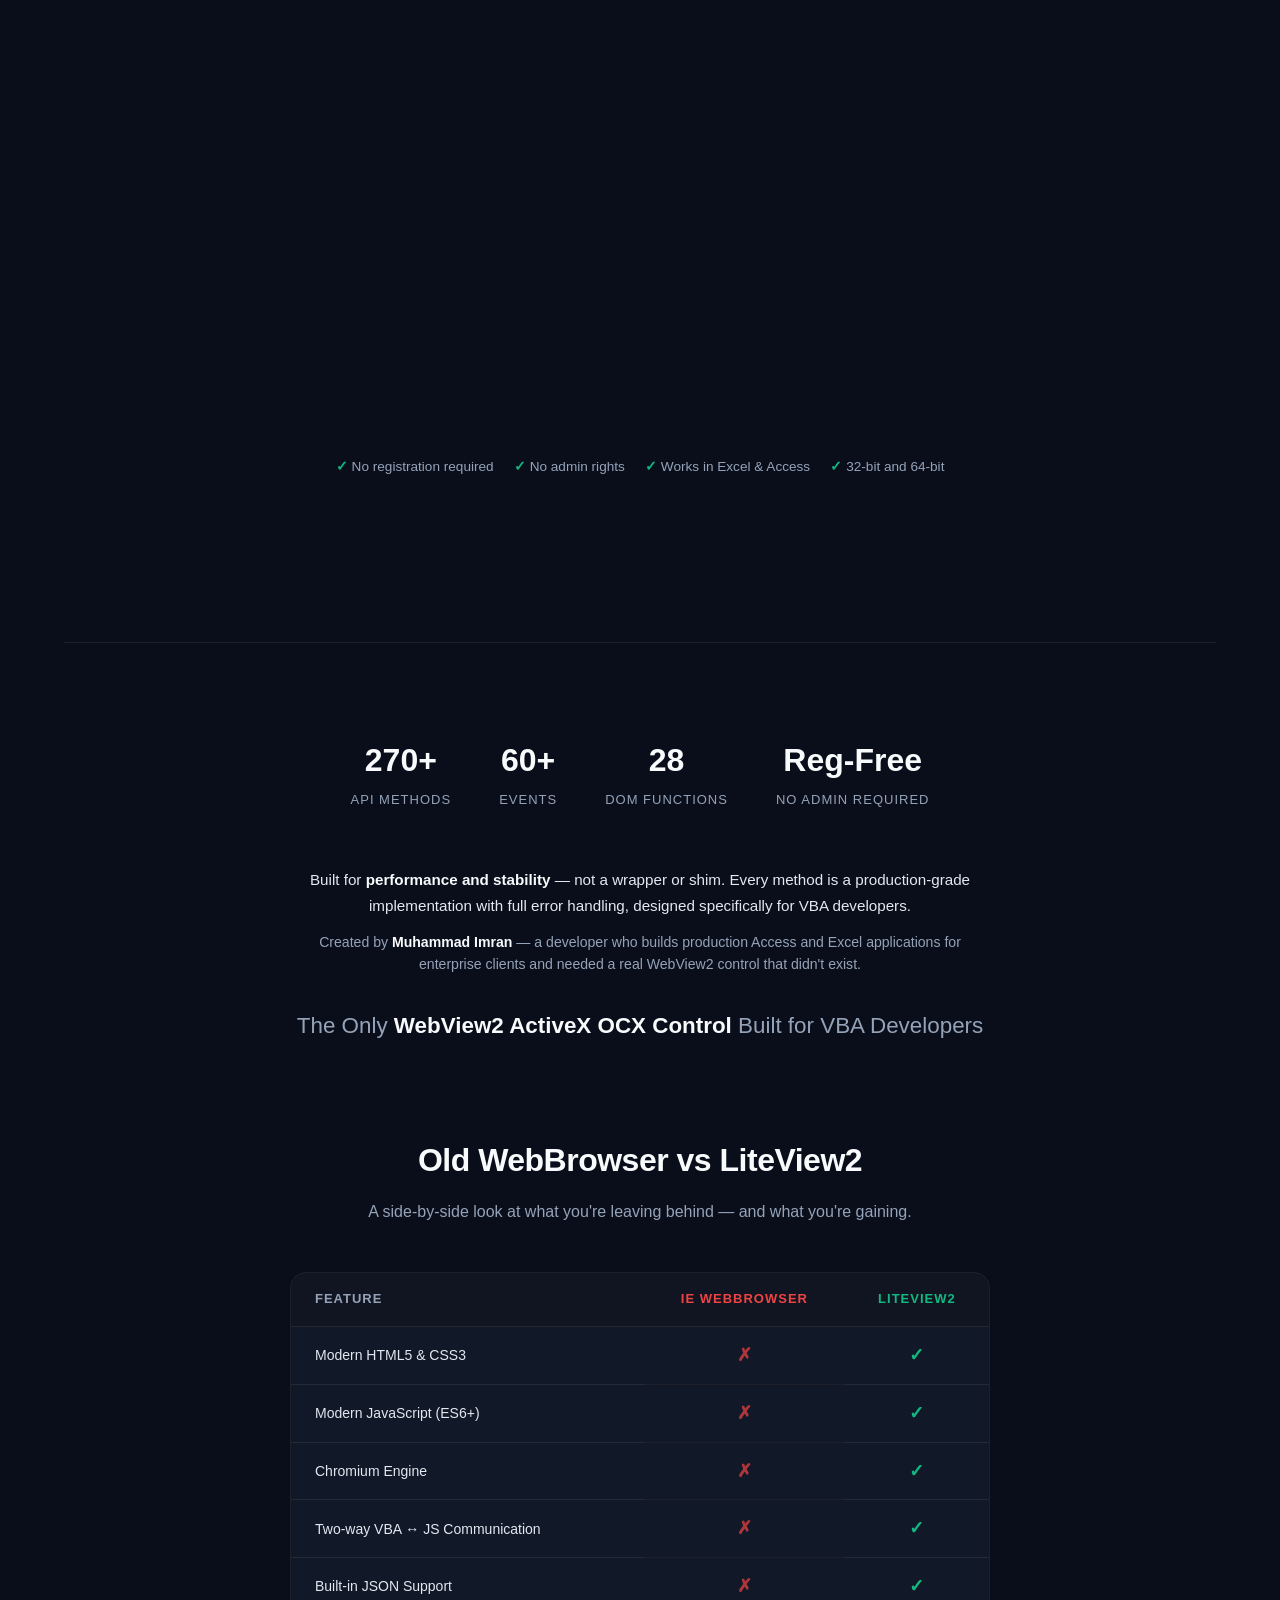
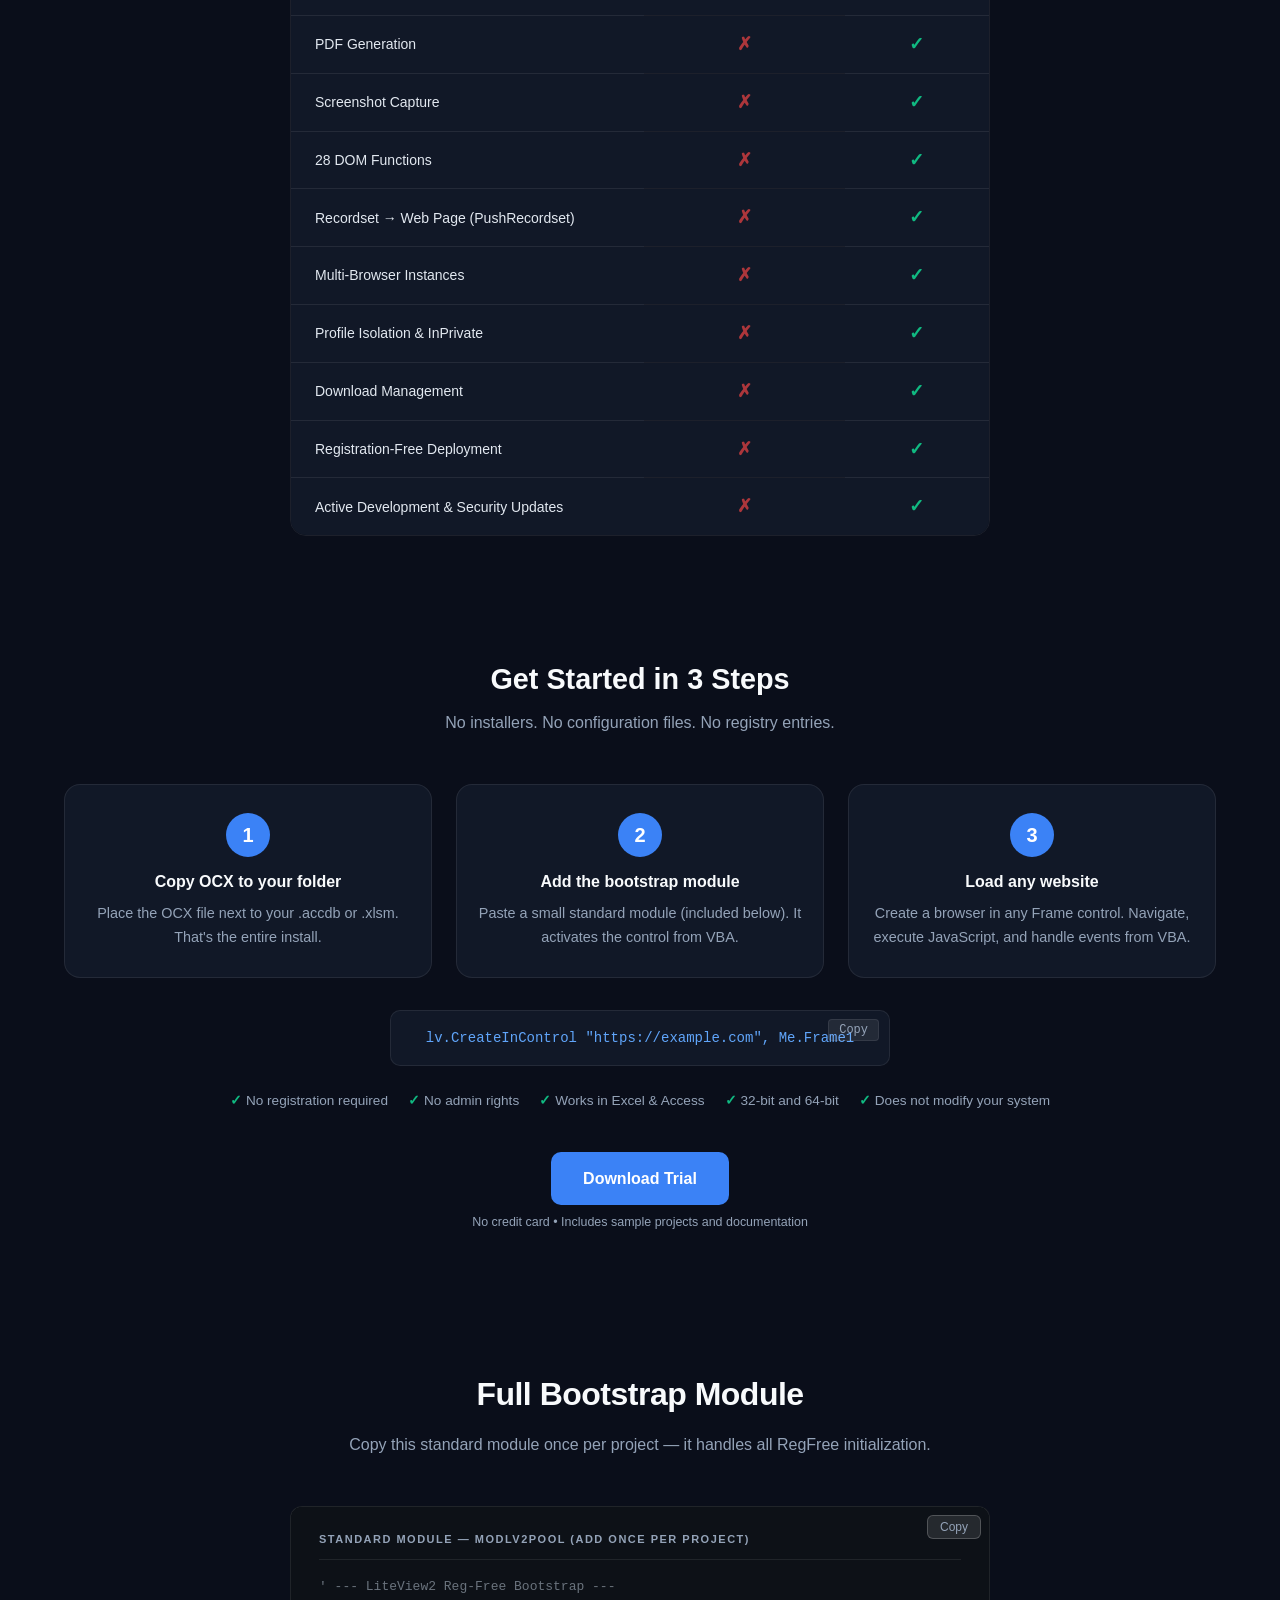
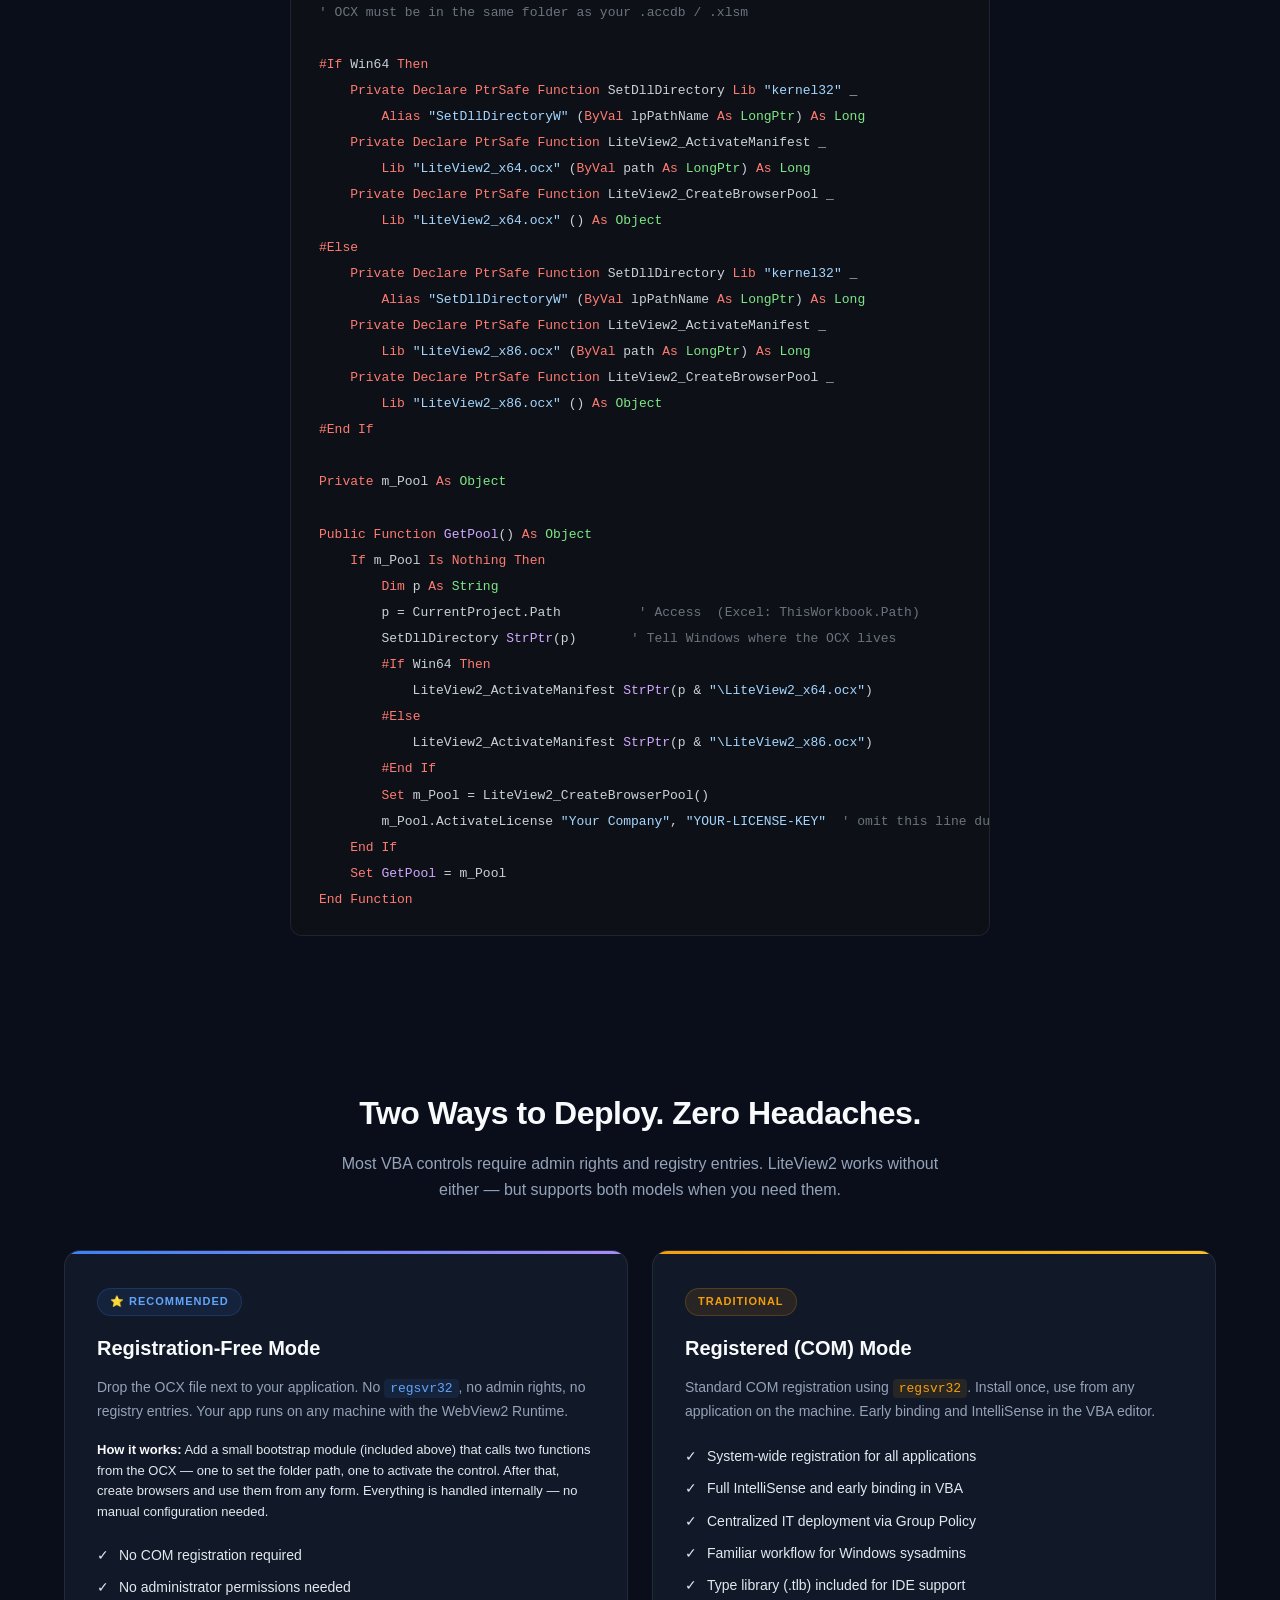
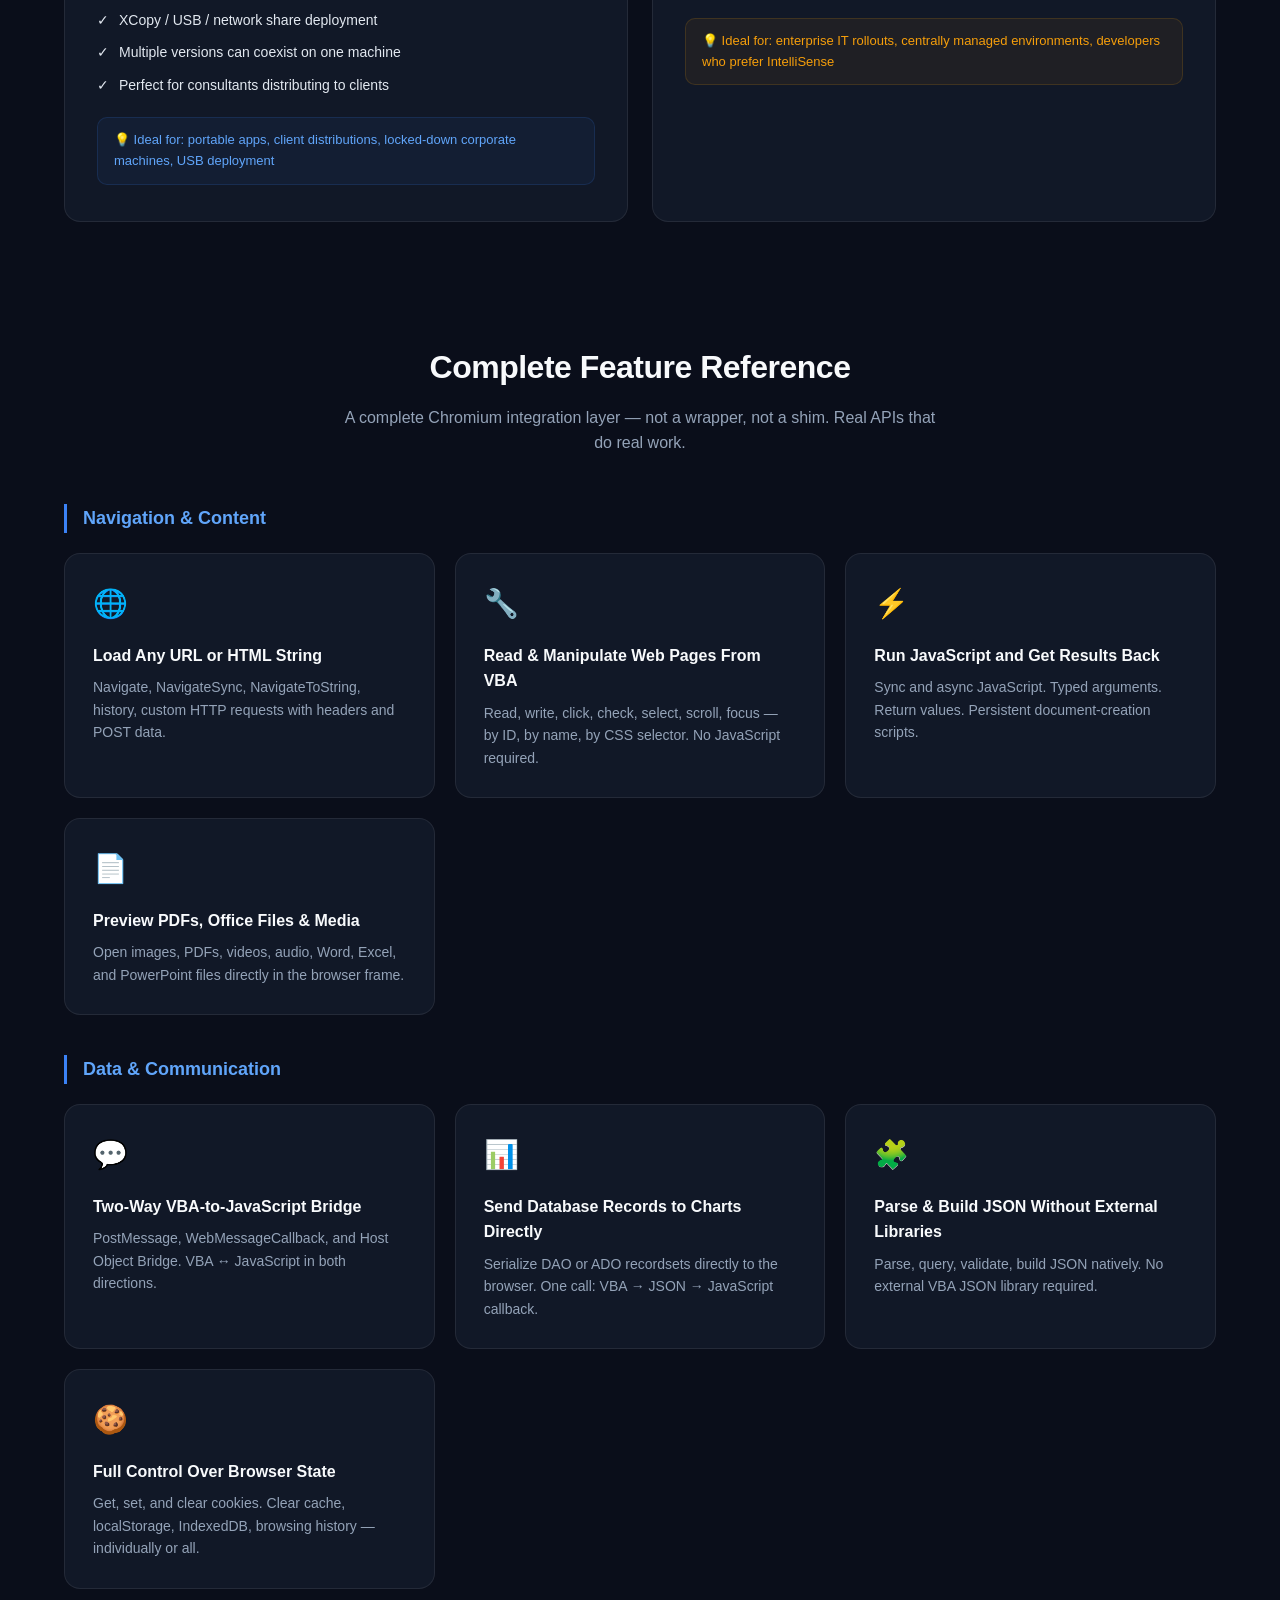
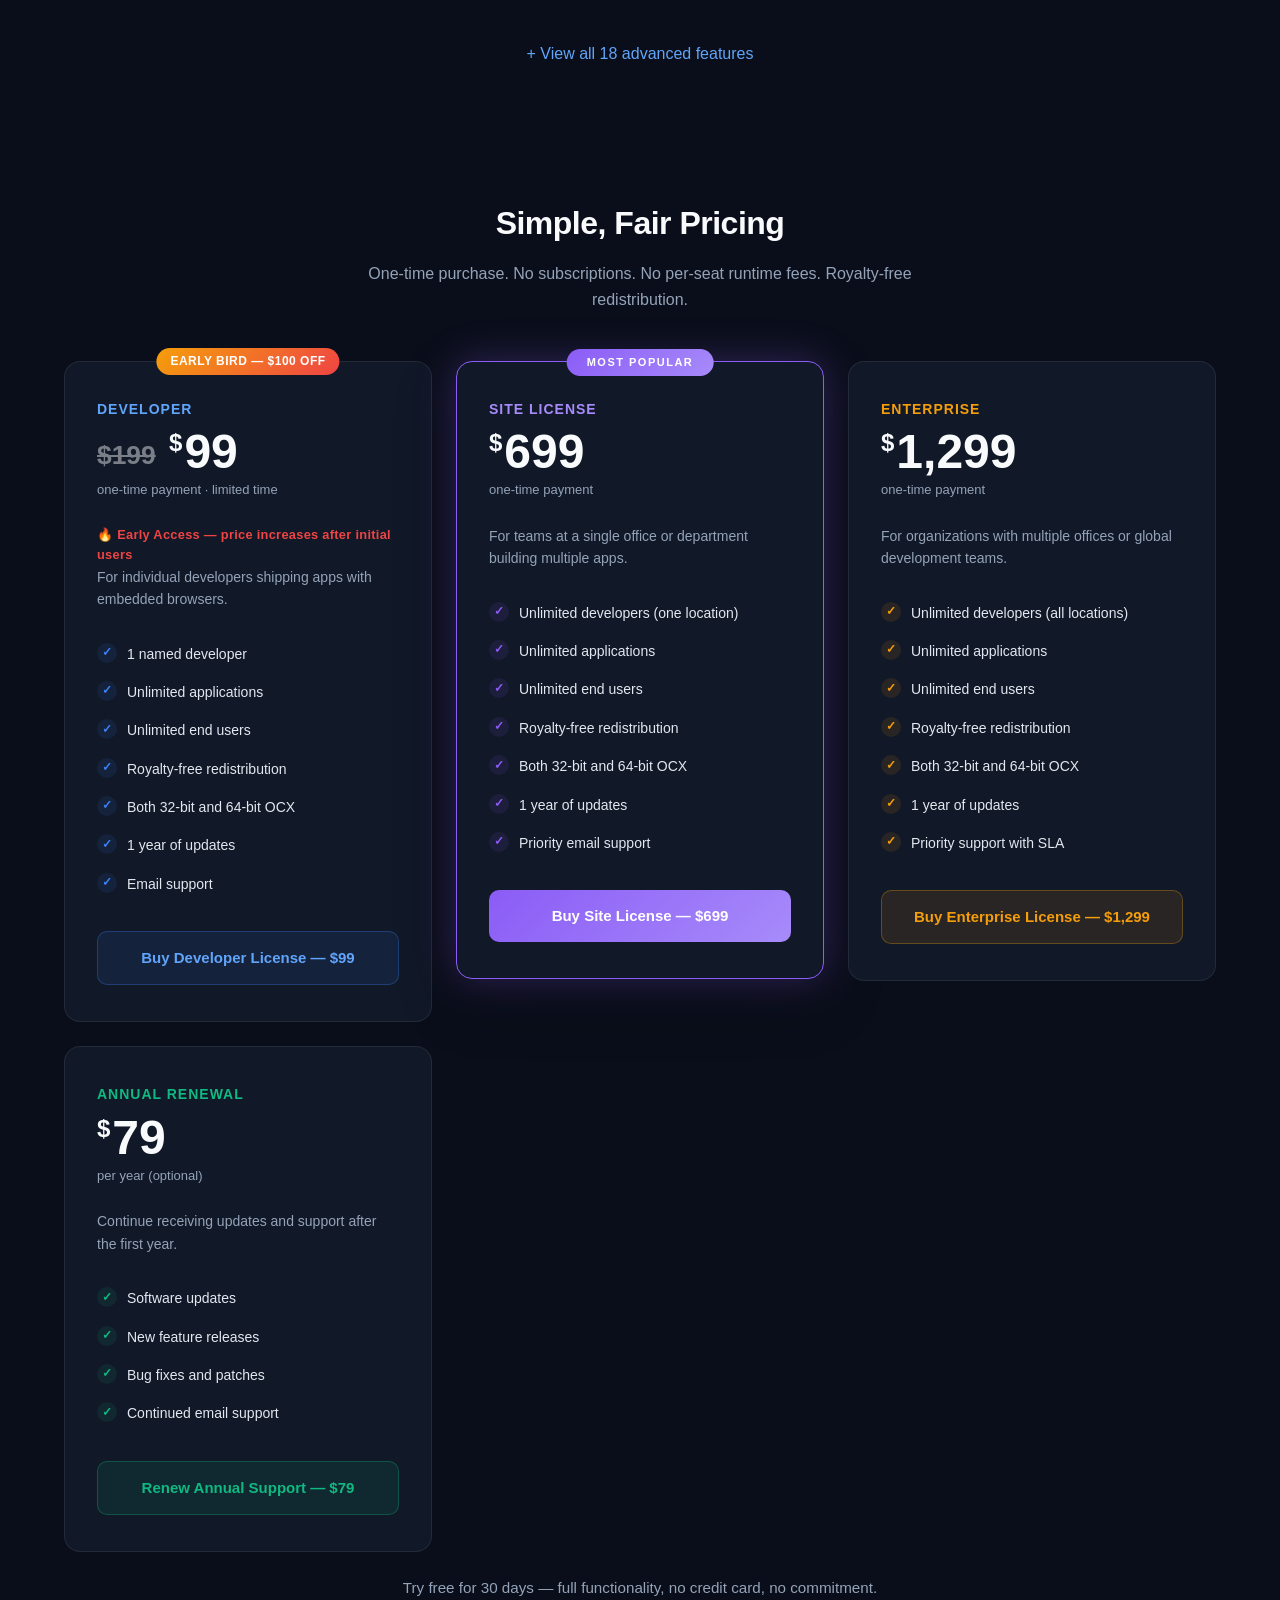
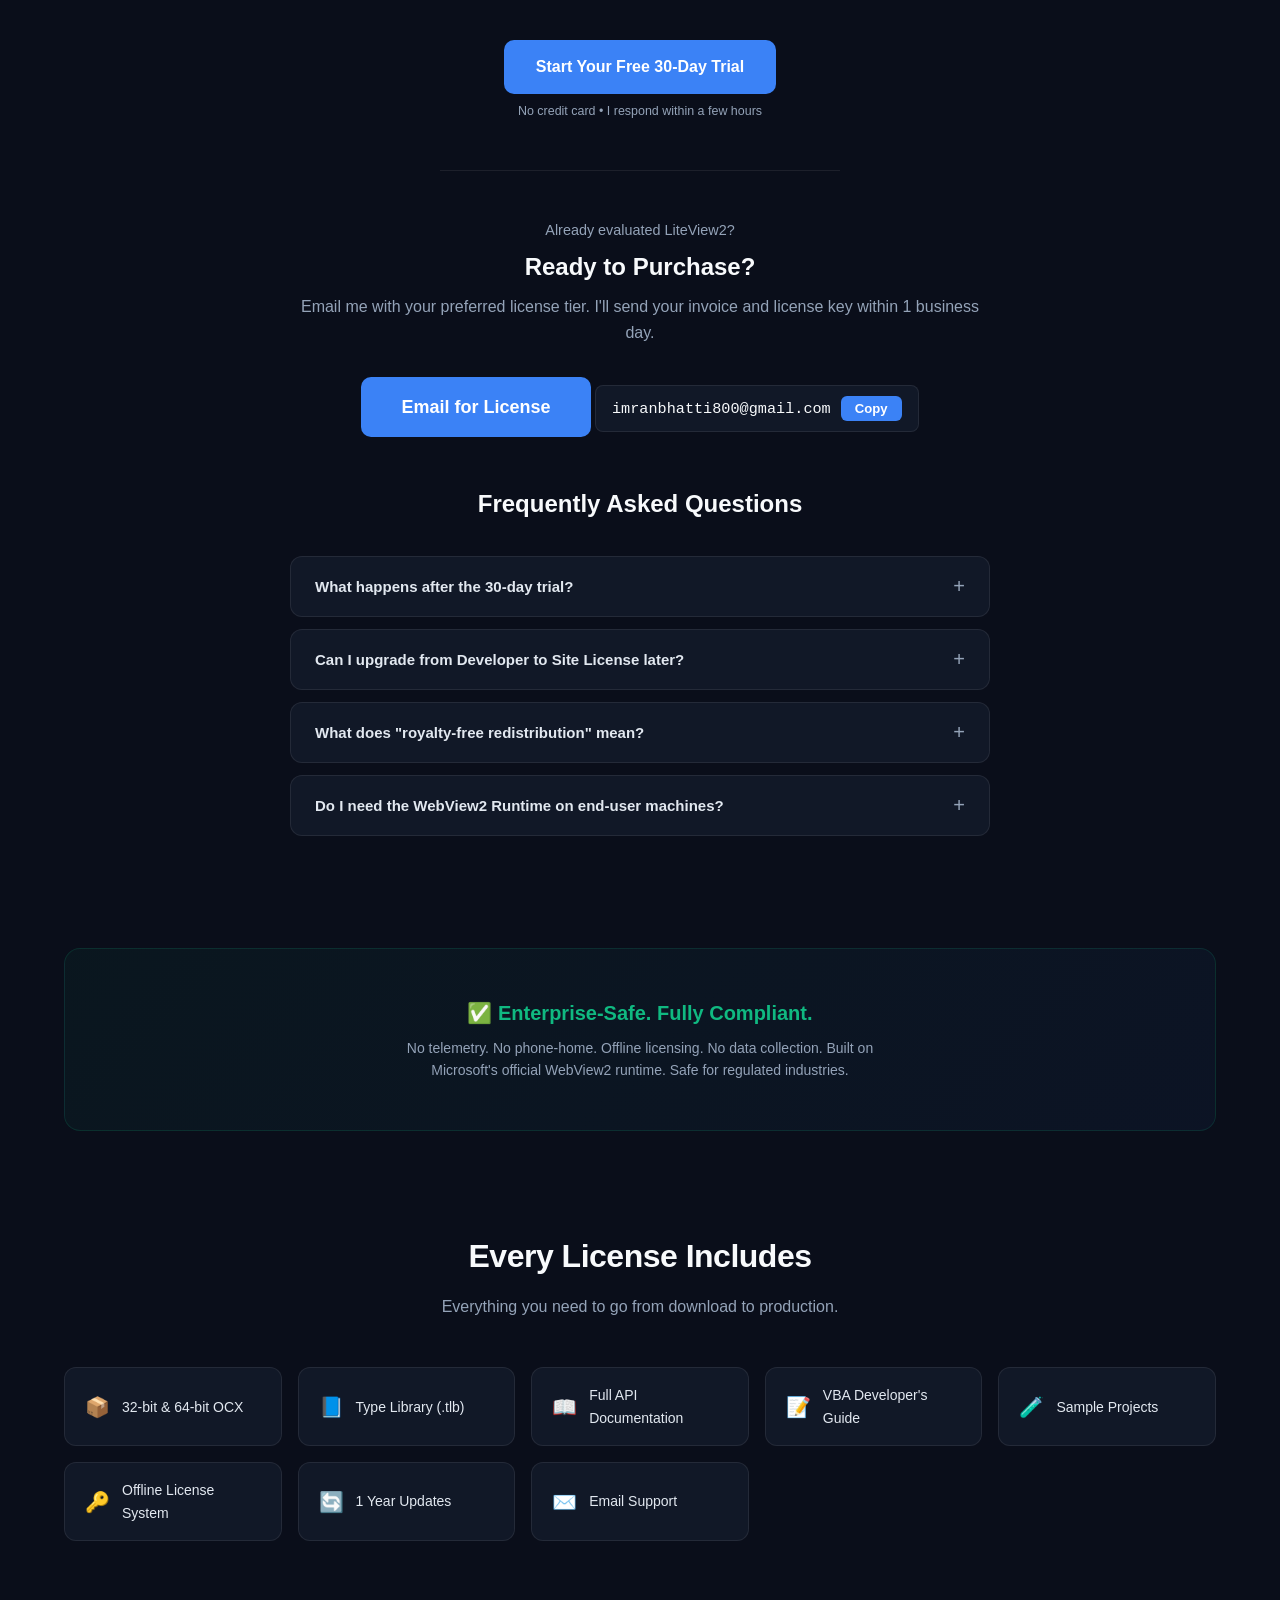
==== commit 31446c40: "Add copyable email fallback for purchase section" ====
--- a/index.htm
+++ b/index.htm
@@ -853,7 +853,10 @@
                 <h3 style="font-size:24px;font-weight:700;color:var(--text-bright);margin-bottom:8px;">Ready to Purchase?</h3>
                 <p style="color:var(--text-dim);margin-bottom:24px;">Email me with your preferred license tier. I'll send your invoice and license key within 1 business day.</p>
                 <a href="mailto:imranbhatti800@gmail.com?subject=LiteView2%20License%20Purchase&body=License%20tier%3A%20Developer%20%2F%20Site%20%2F%20Enterprise%0ACompany%3A%20%0A" class="btn-cta" style="font-size:18px;padding:16px 40px;" onclick="if(typeof gtag==='function')gtag('event','purchase_email_click',{event_category:'conversion'});">Email for License</a>
-                <p style="color:var(--text-dim);font-size:.82rem;margin-top:12px;">imranbhatti800@gmail.com</p>
+                <div style="margin-top:16px;display:inline-flex;align-items:center;gap:10px;background:var(--bg-card);border:1px solid var(--border);border-radius:8px;padding:10px 16px;">
+                    <span style="color:var(--text-bright);font-family:Consolas,'SF Mono',monospace;font-size:.95rem;" id="purchaseEmail">imranbhatti800@gmail.com</span>
+                    <button onclick="navigator.clipboard.writeText('imranbhatti800@gmail.com').then(function(){this.textContent='Copied!'}.bind(this));setTimeout(function(){this.textContent='Copy'}.bind(this),2000)" style="background:var(--accent);color:#fff;border:none;border-radius:6px;padding:5px 14px;cursor:pointer;font-size:.82rem;font-weight:600;">Copy</button>
+                </div>
             </div>
 
             <div class="faq-section" style="max-width:700px;margin:48px auto 0;">
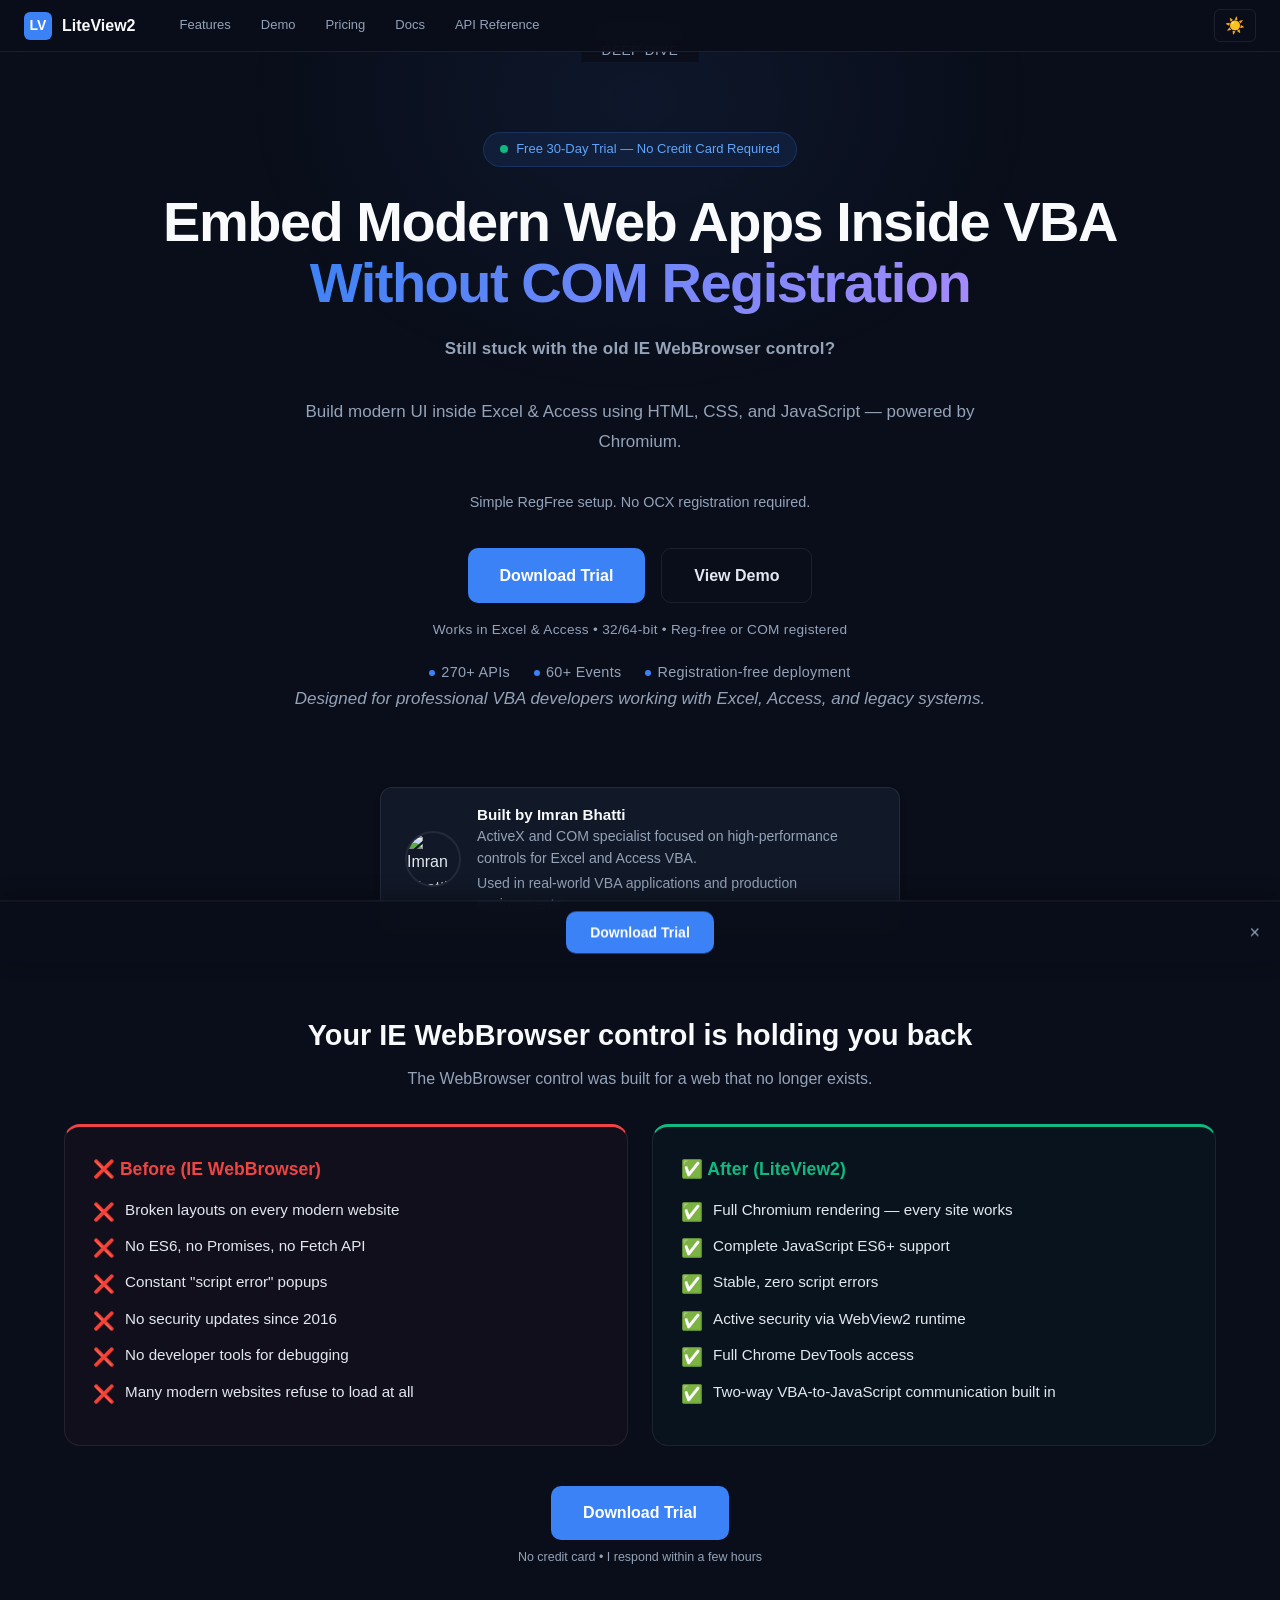
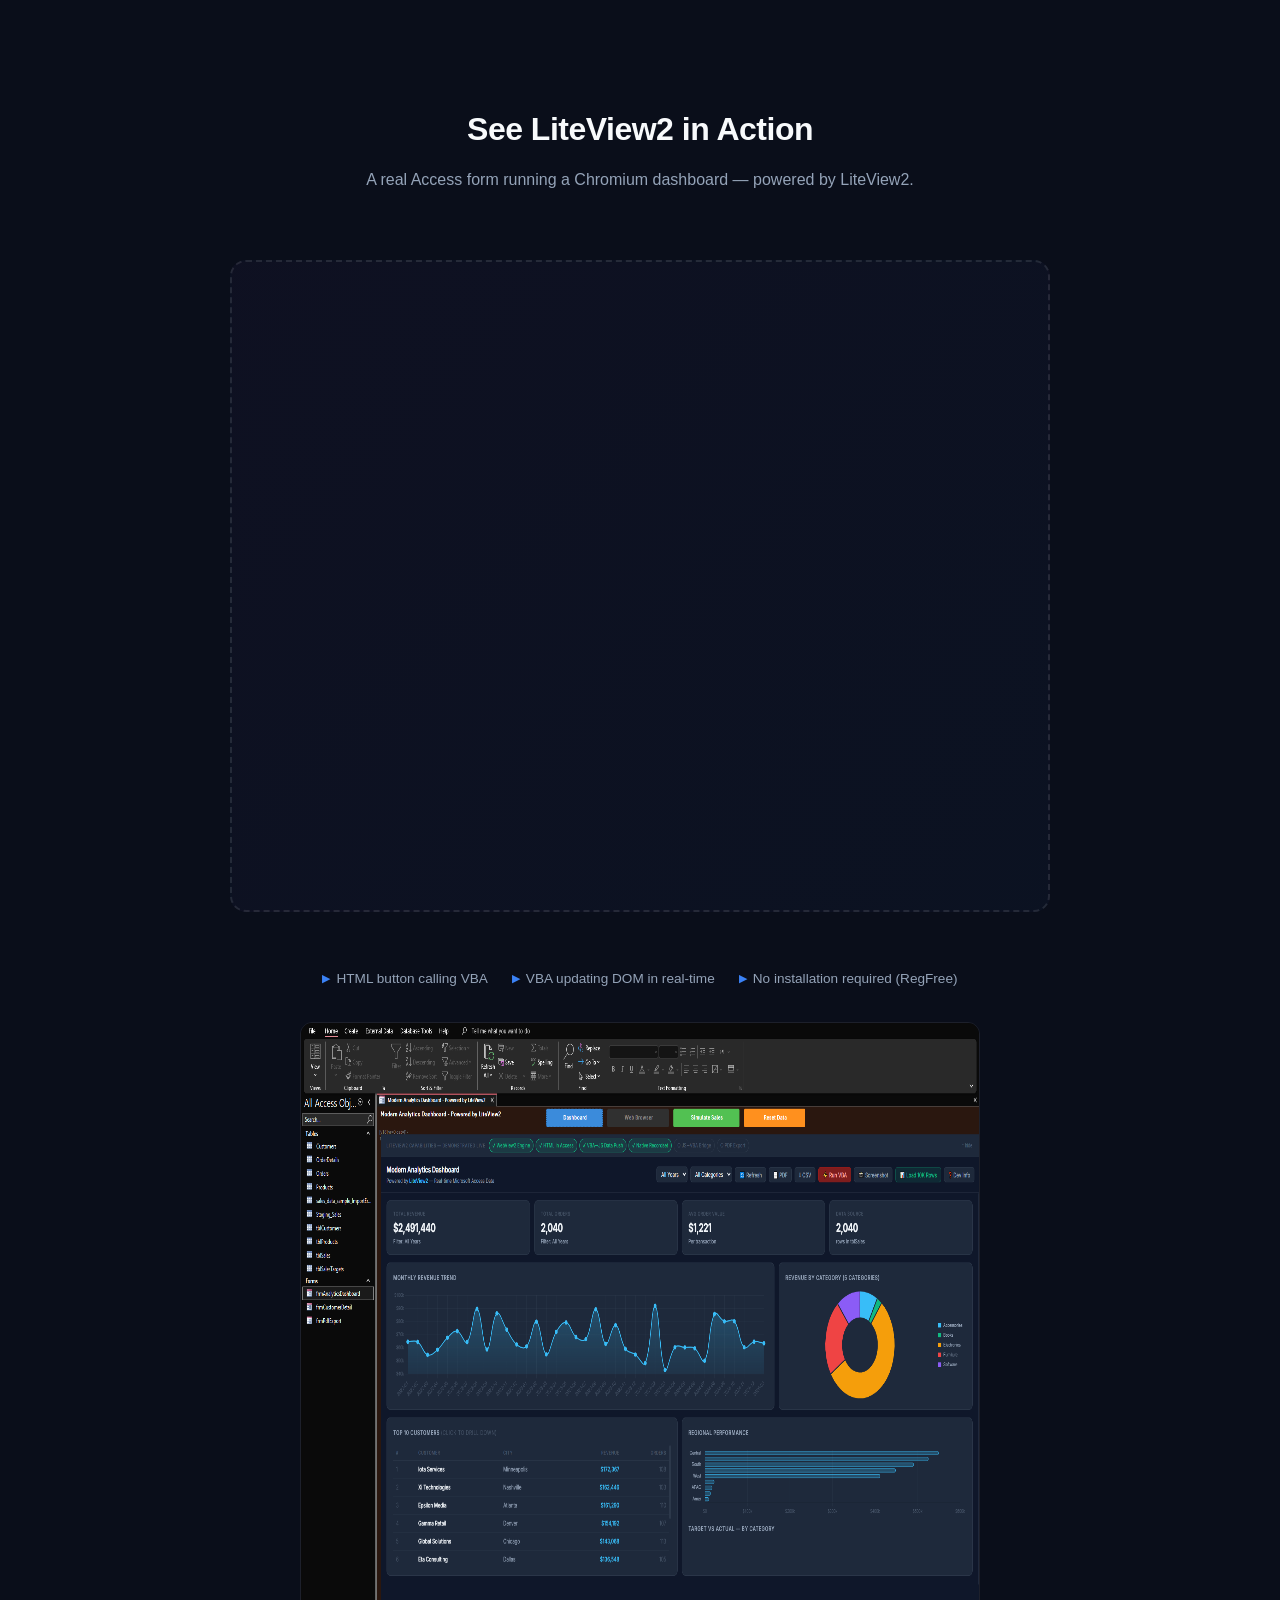
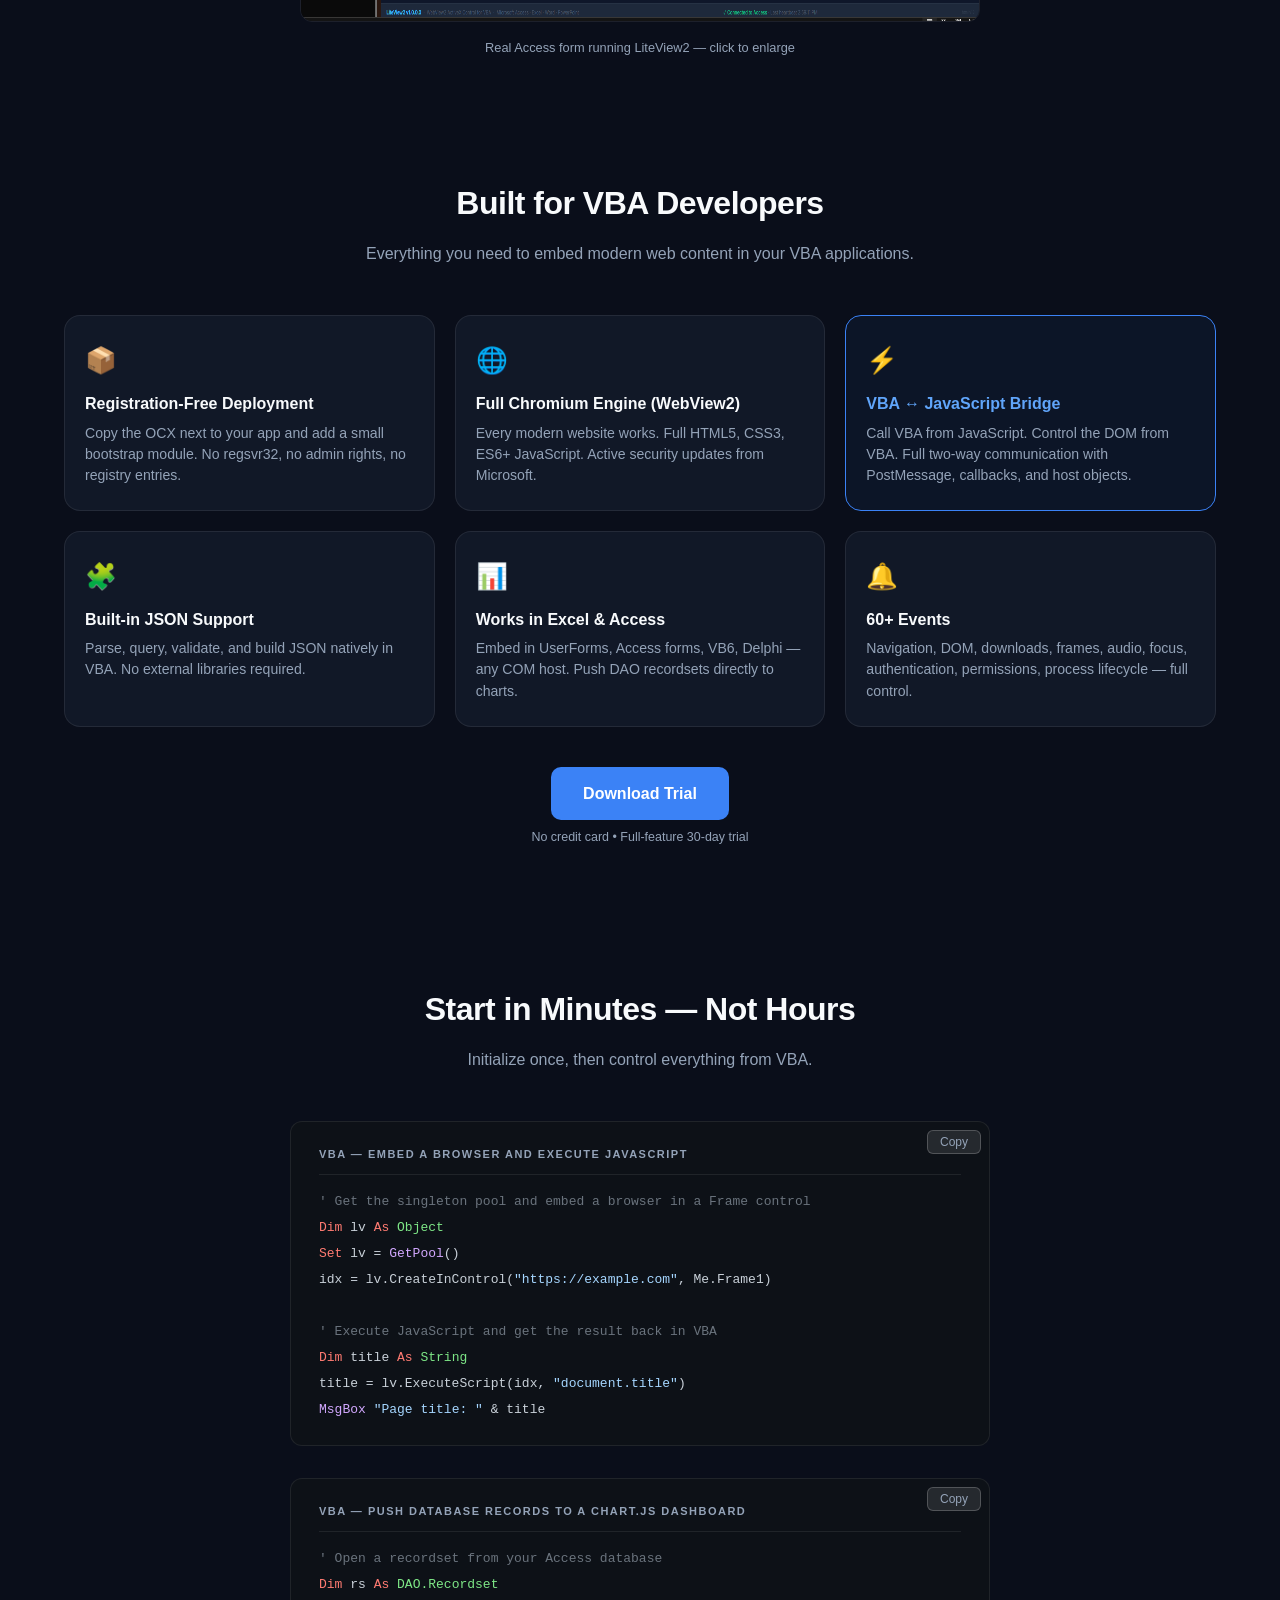
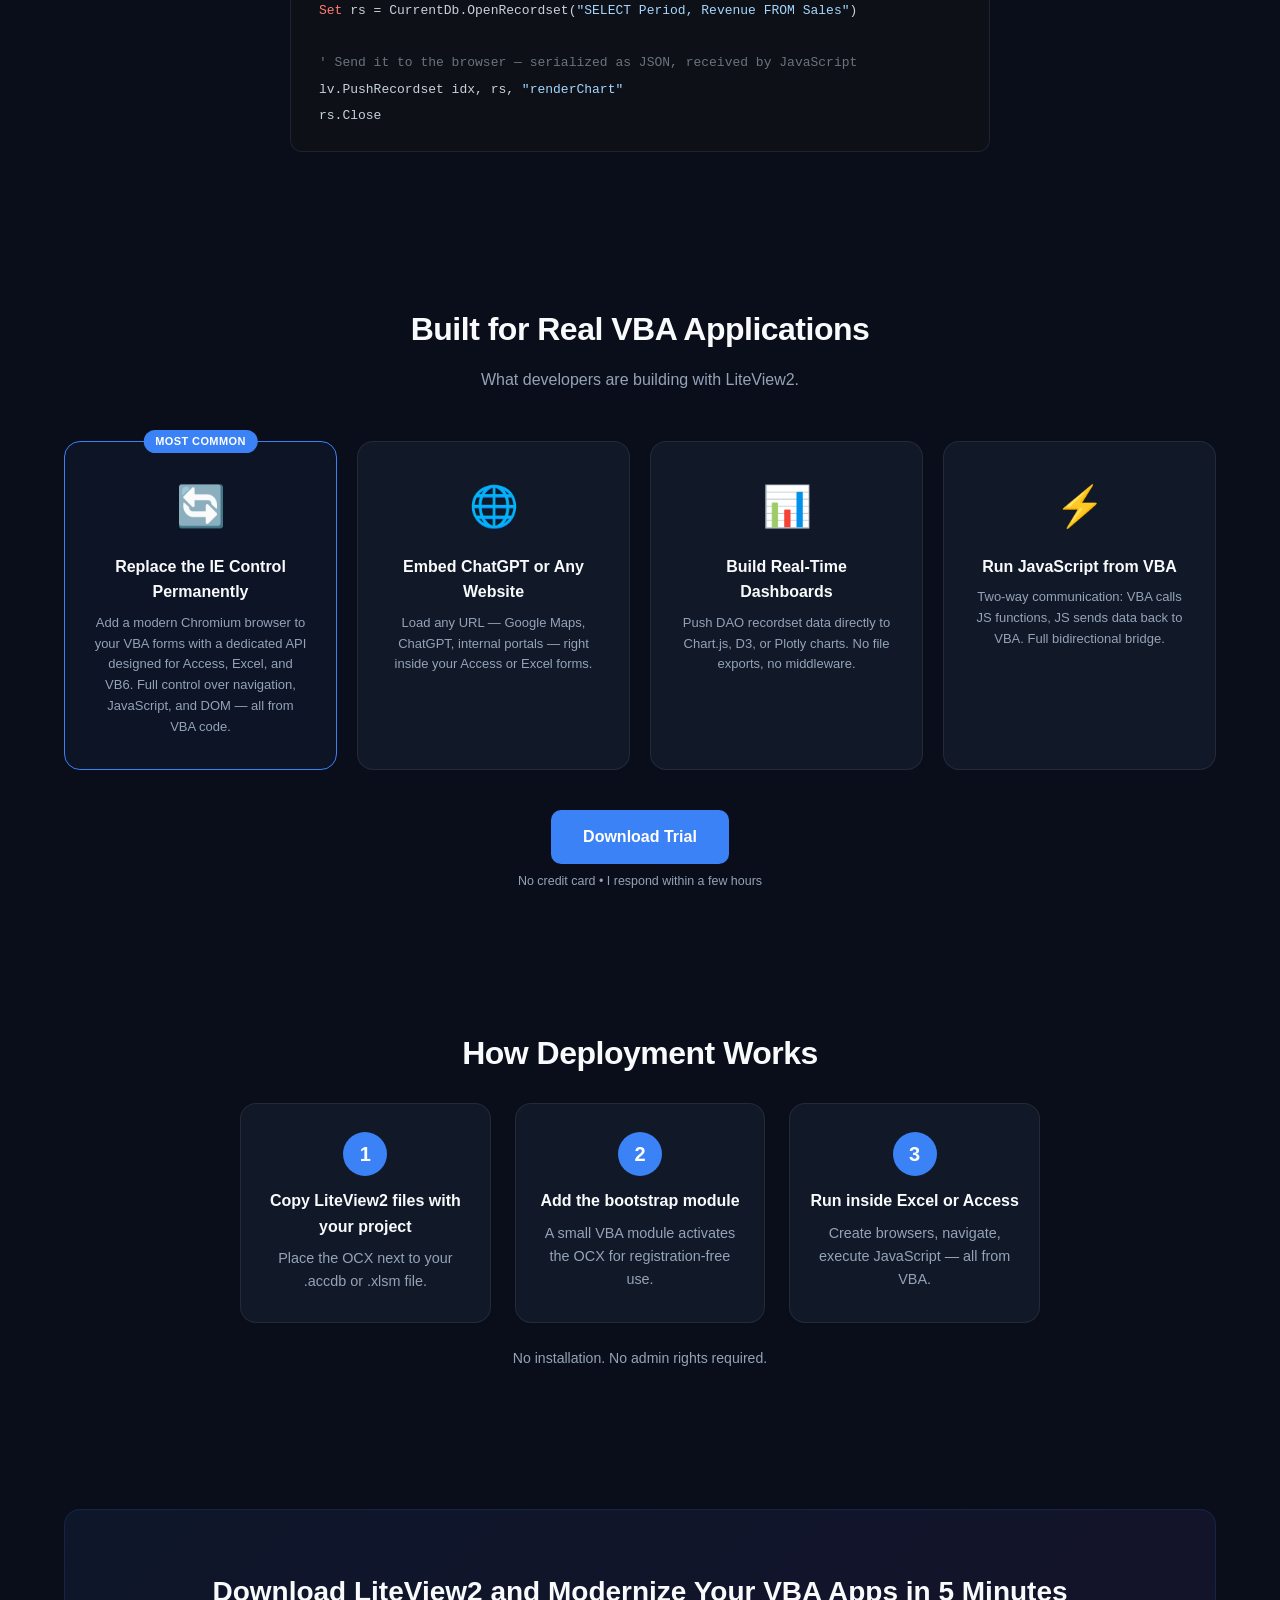
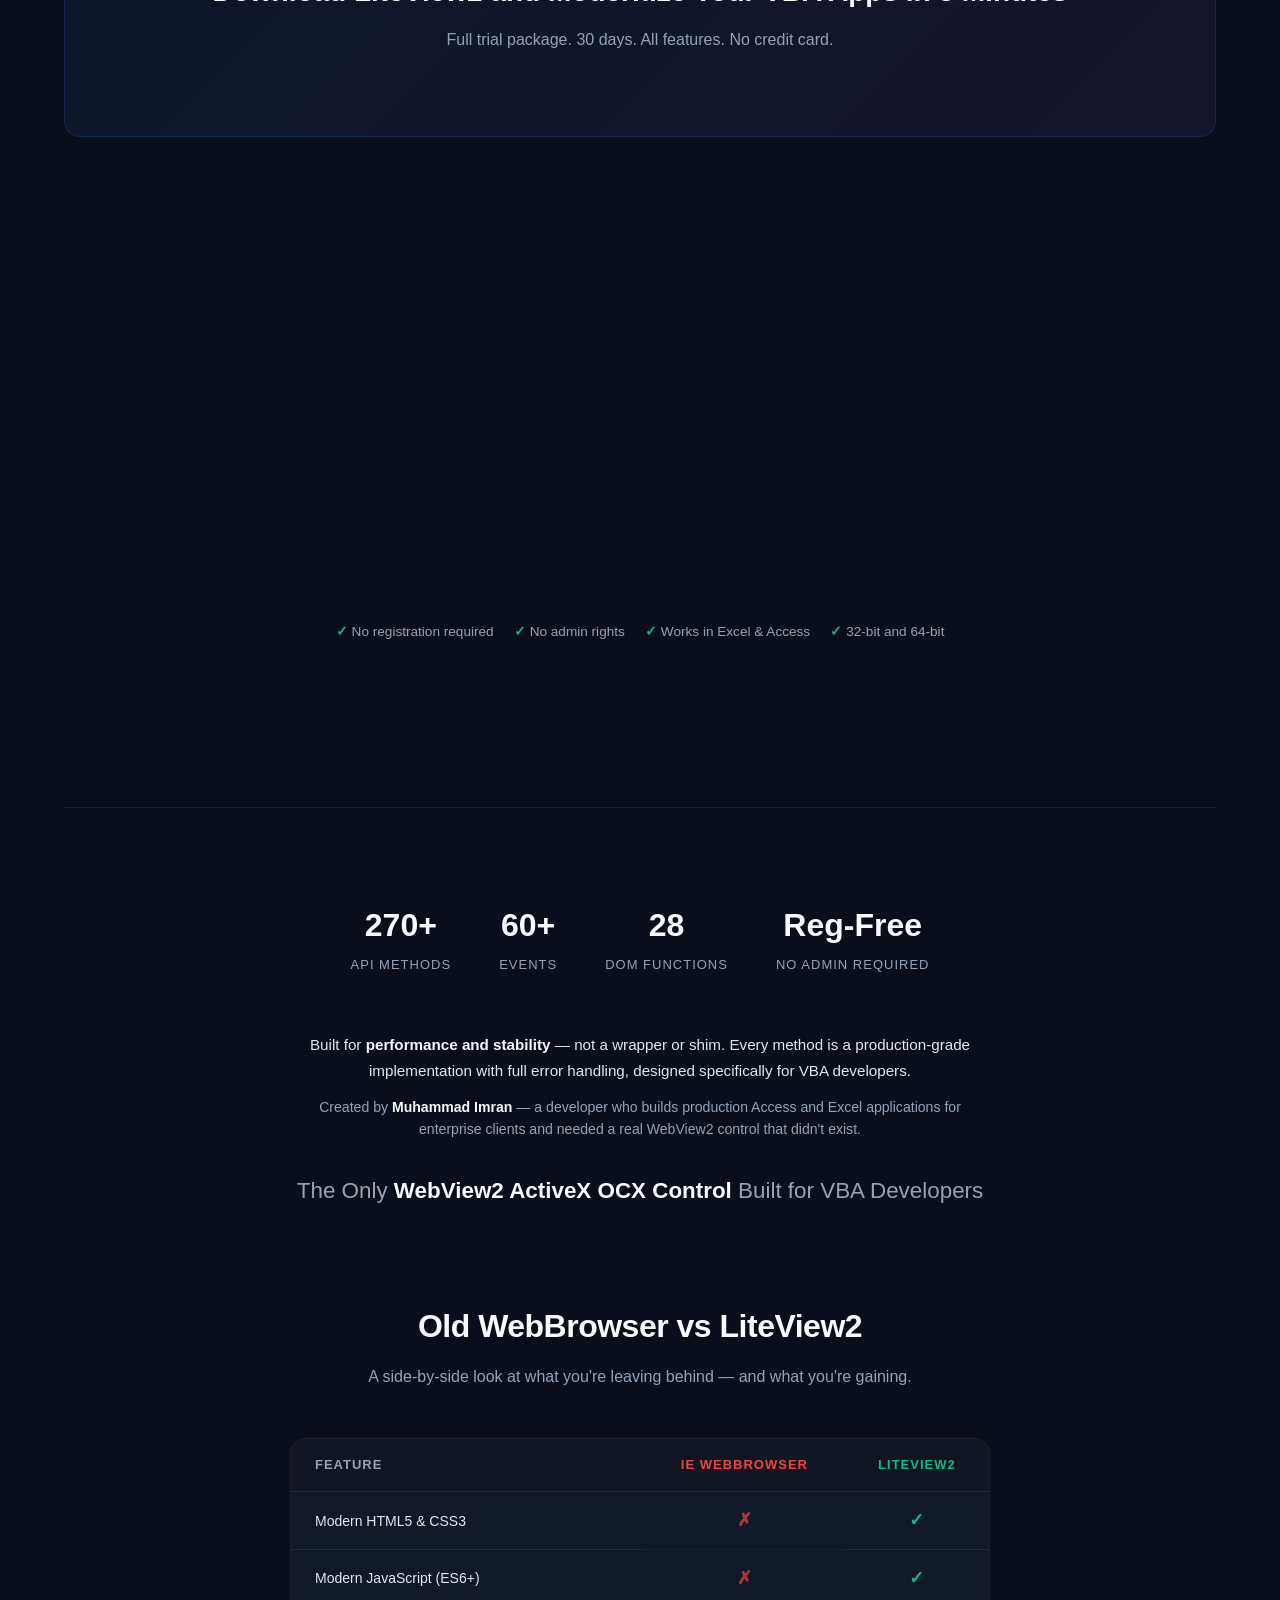
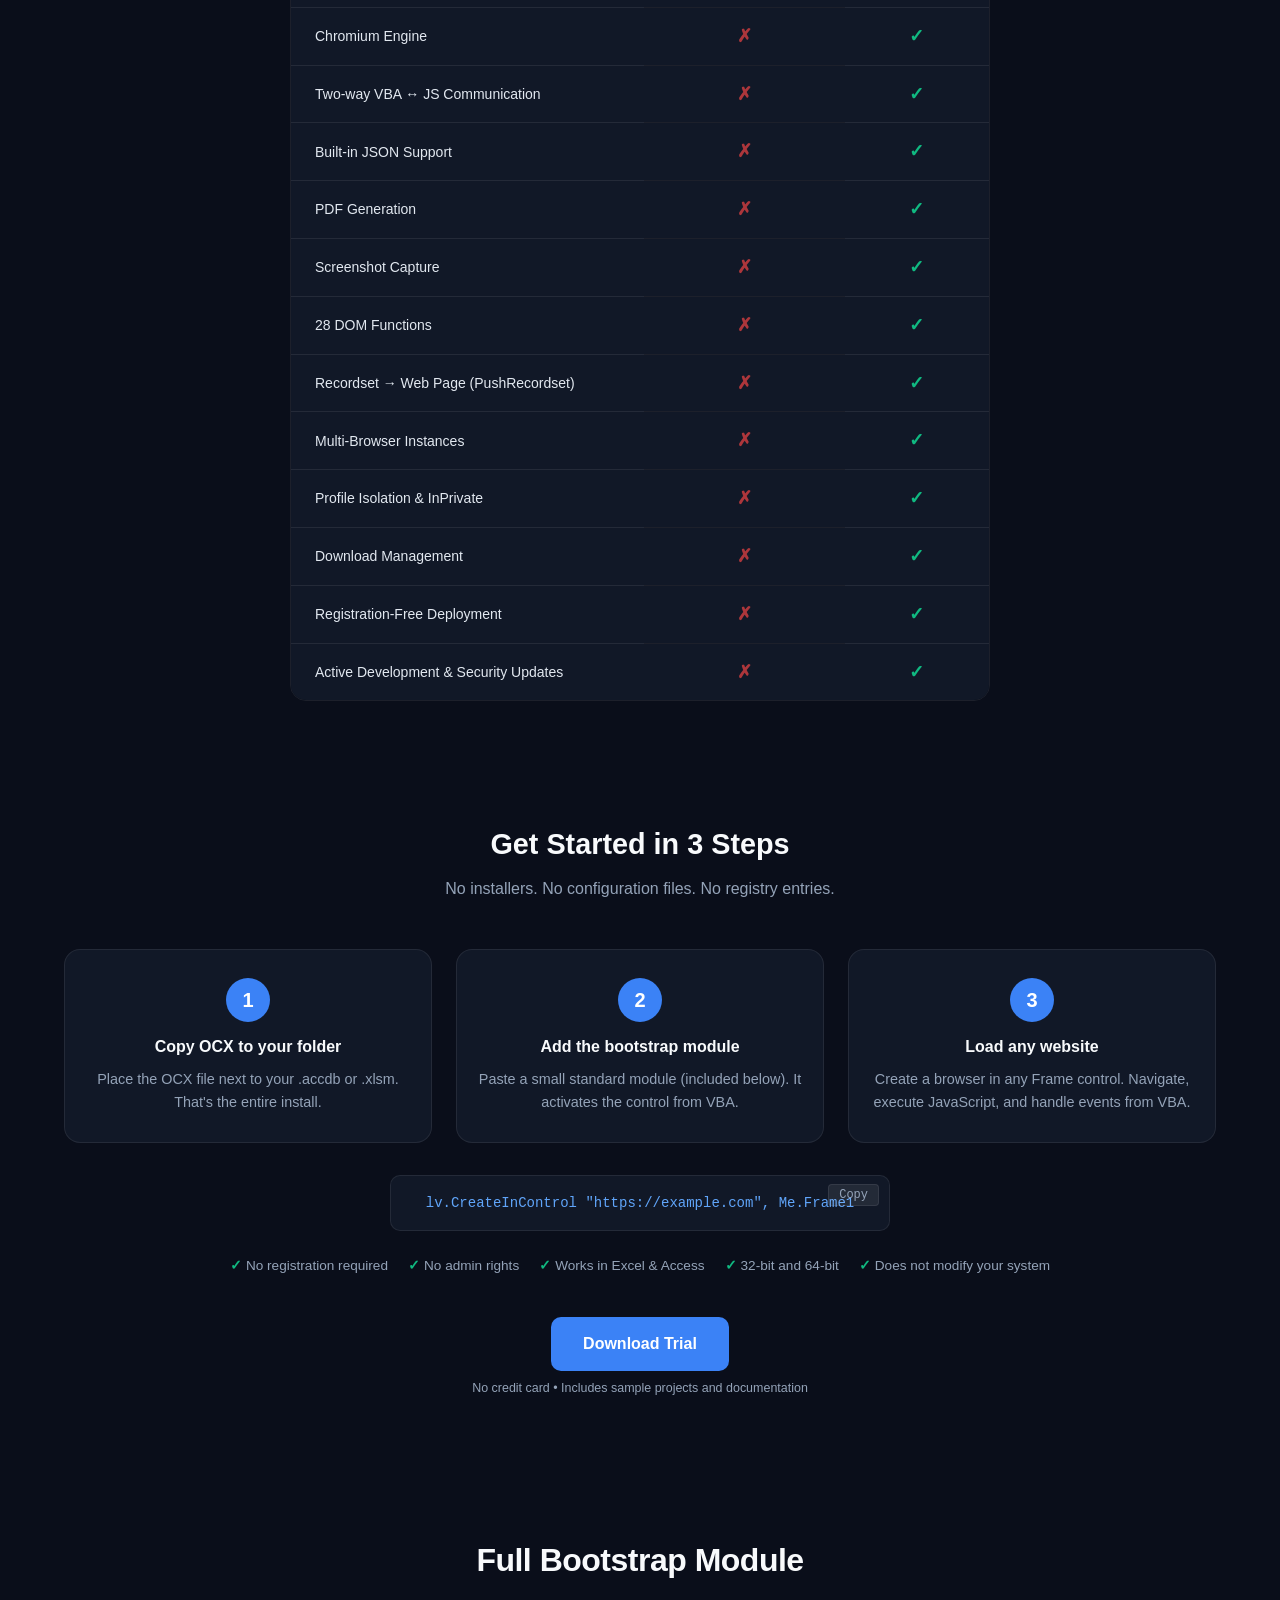
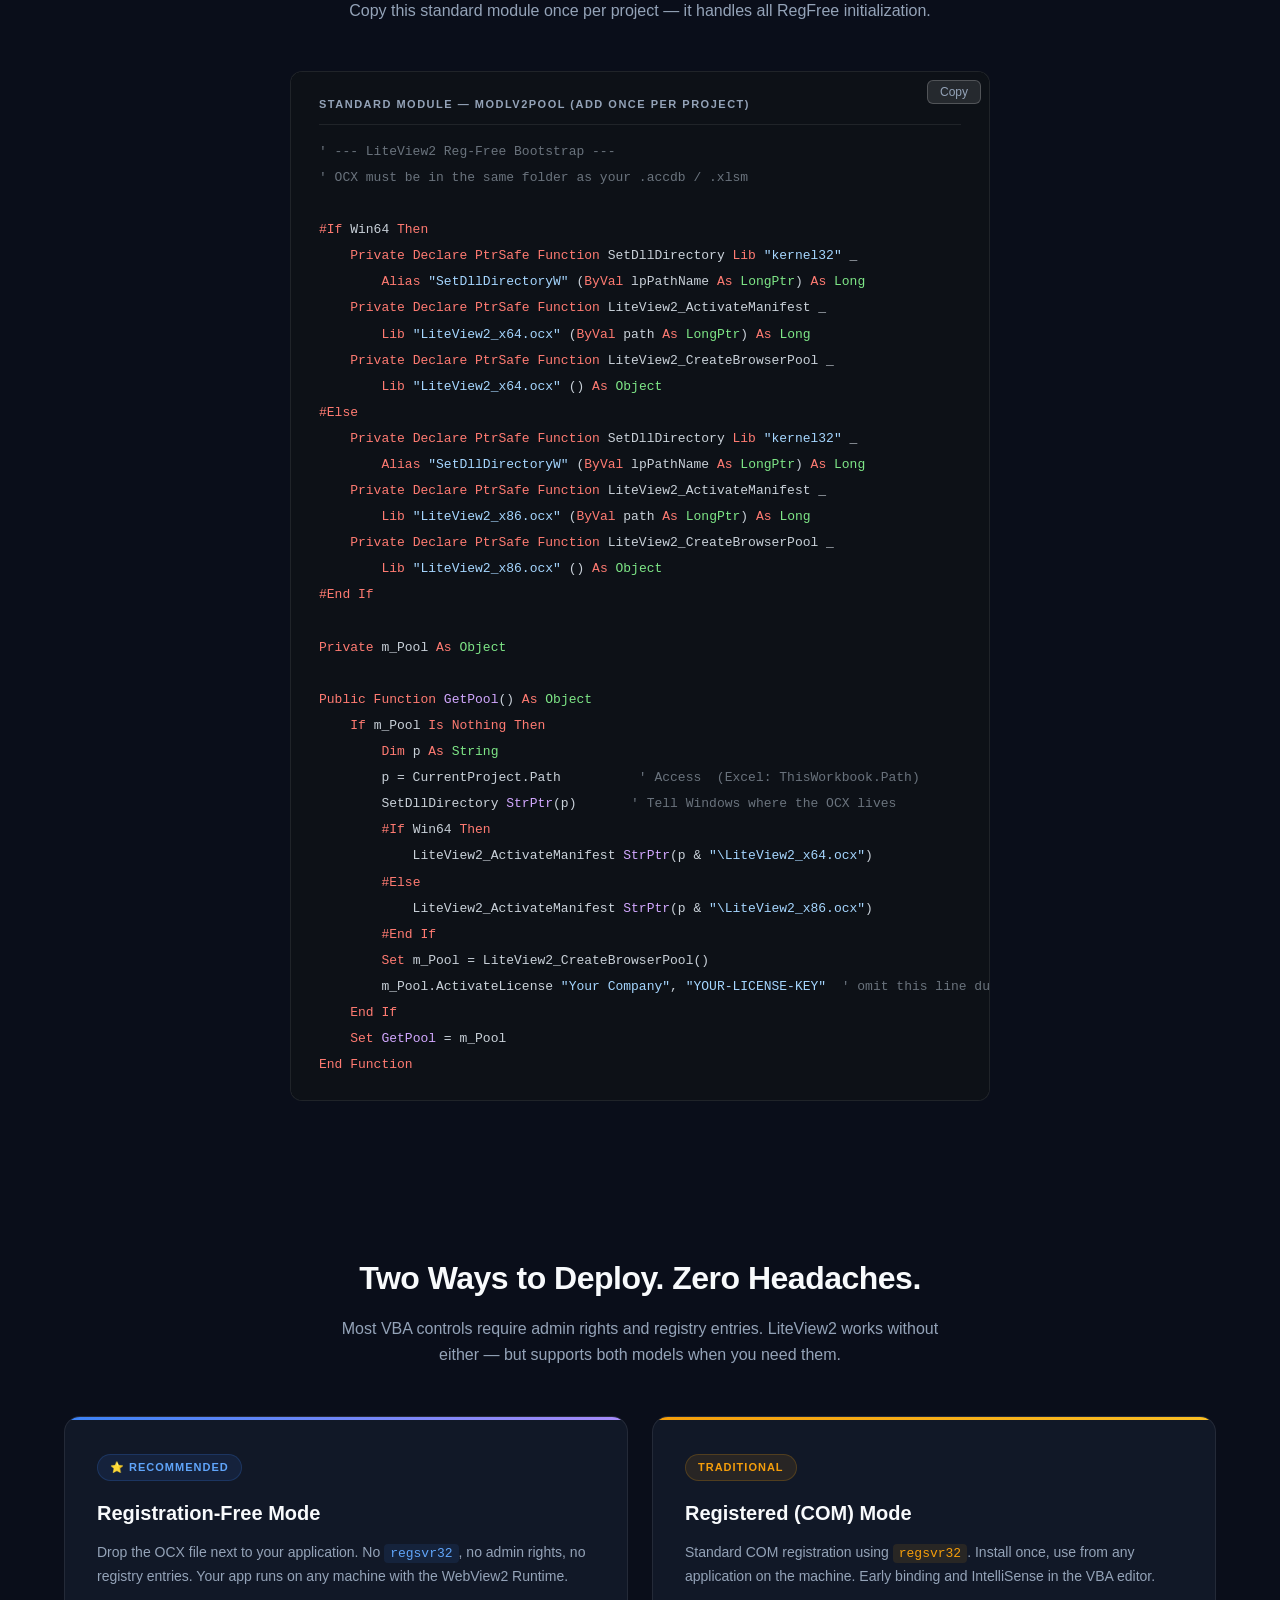
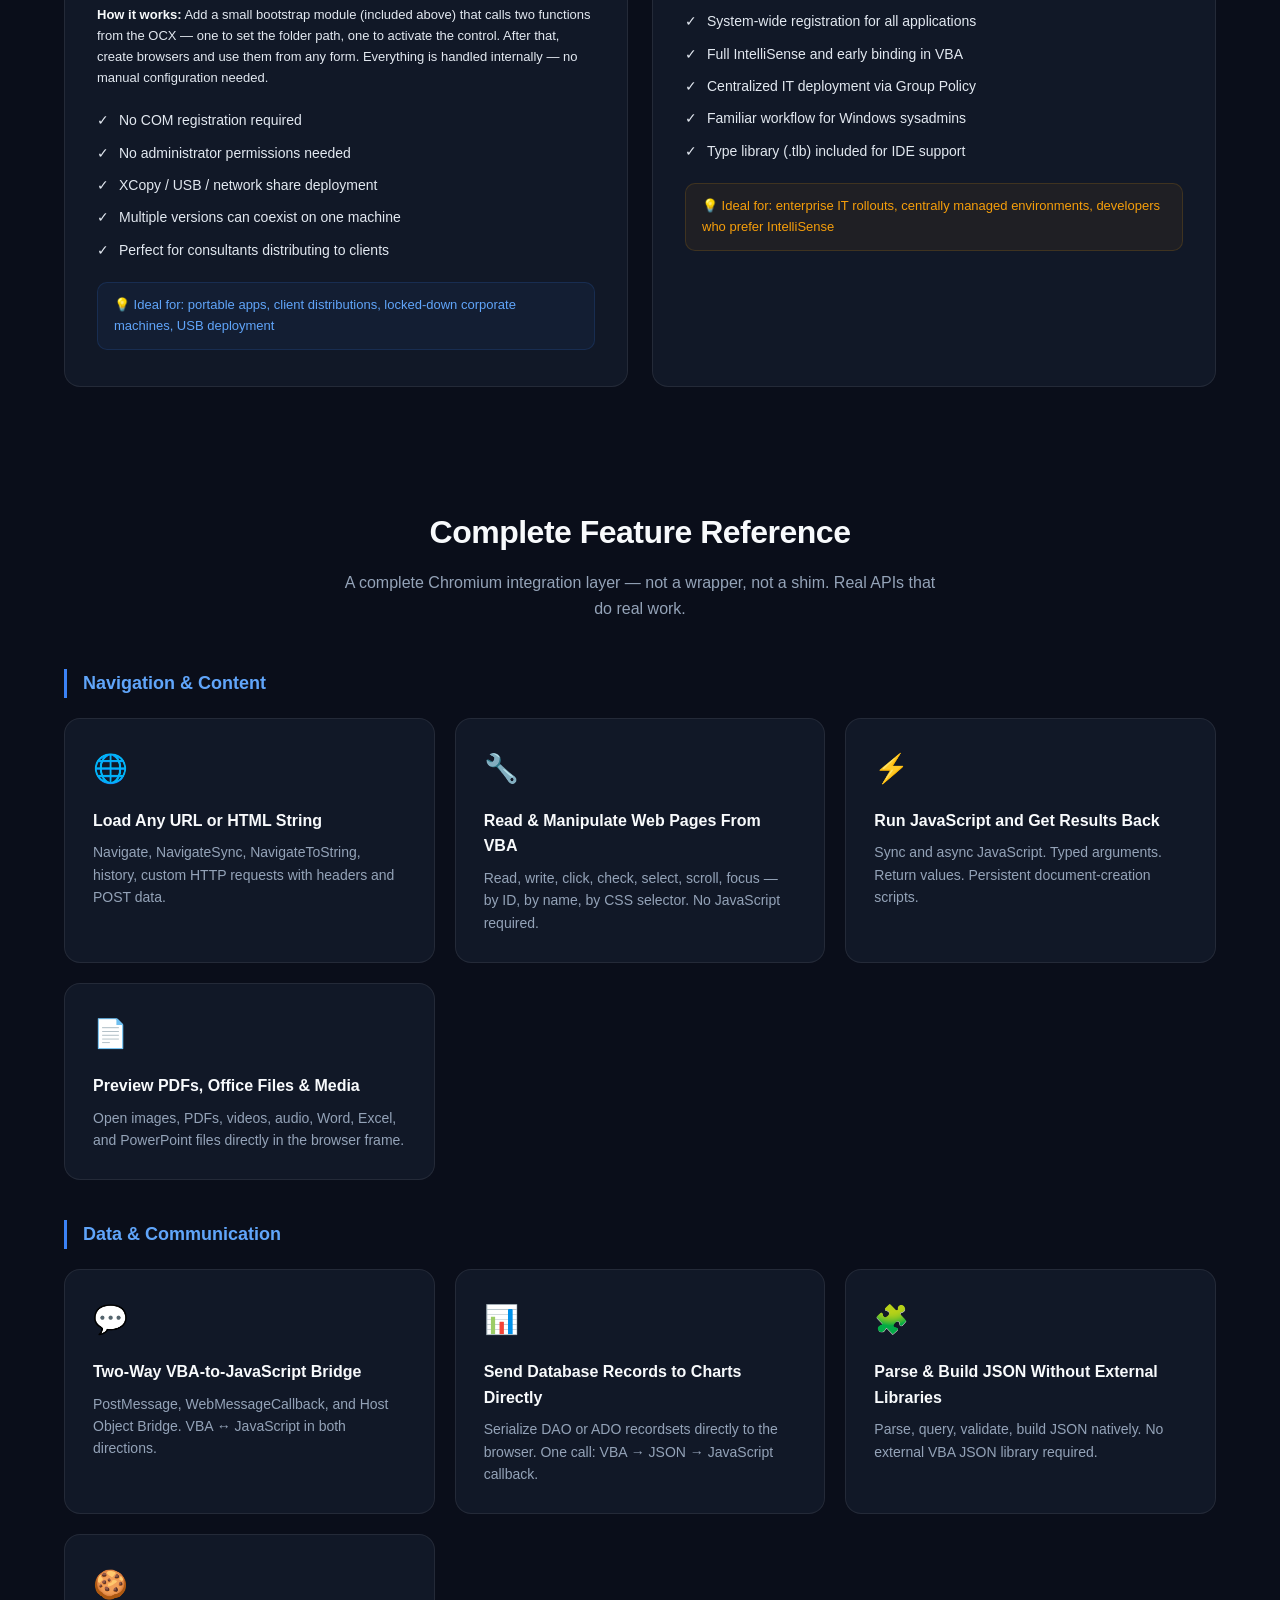
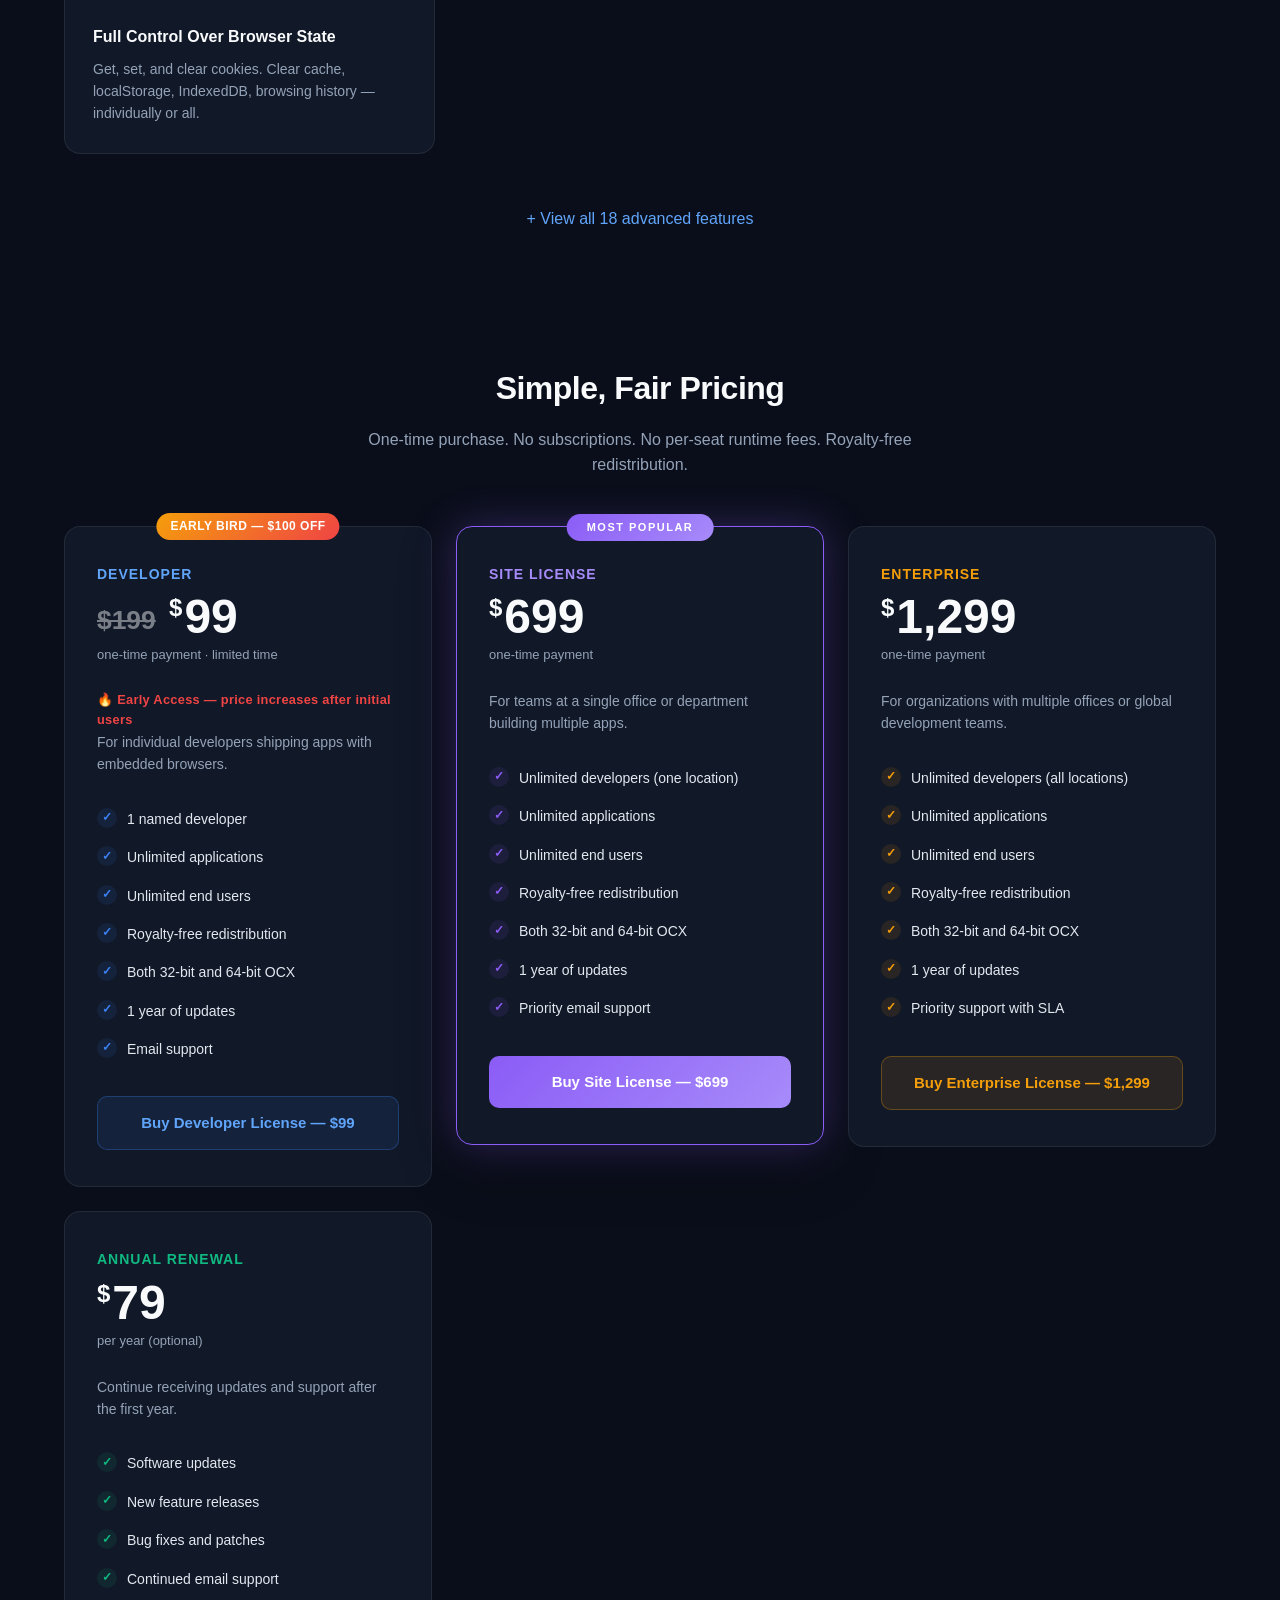
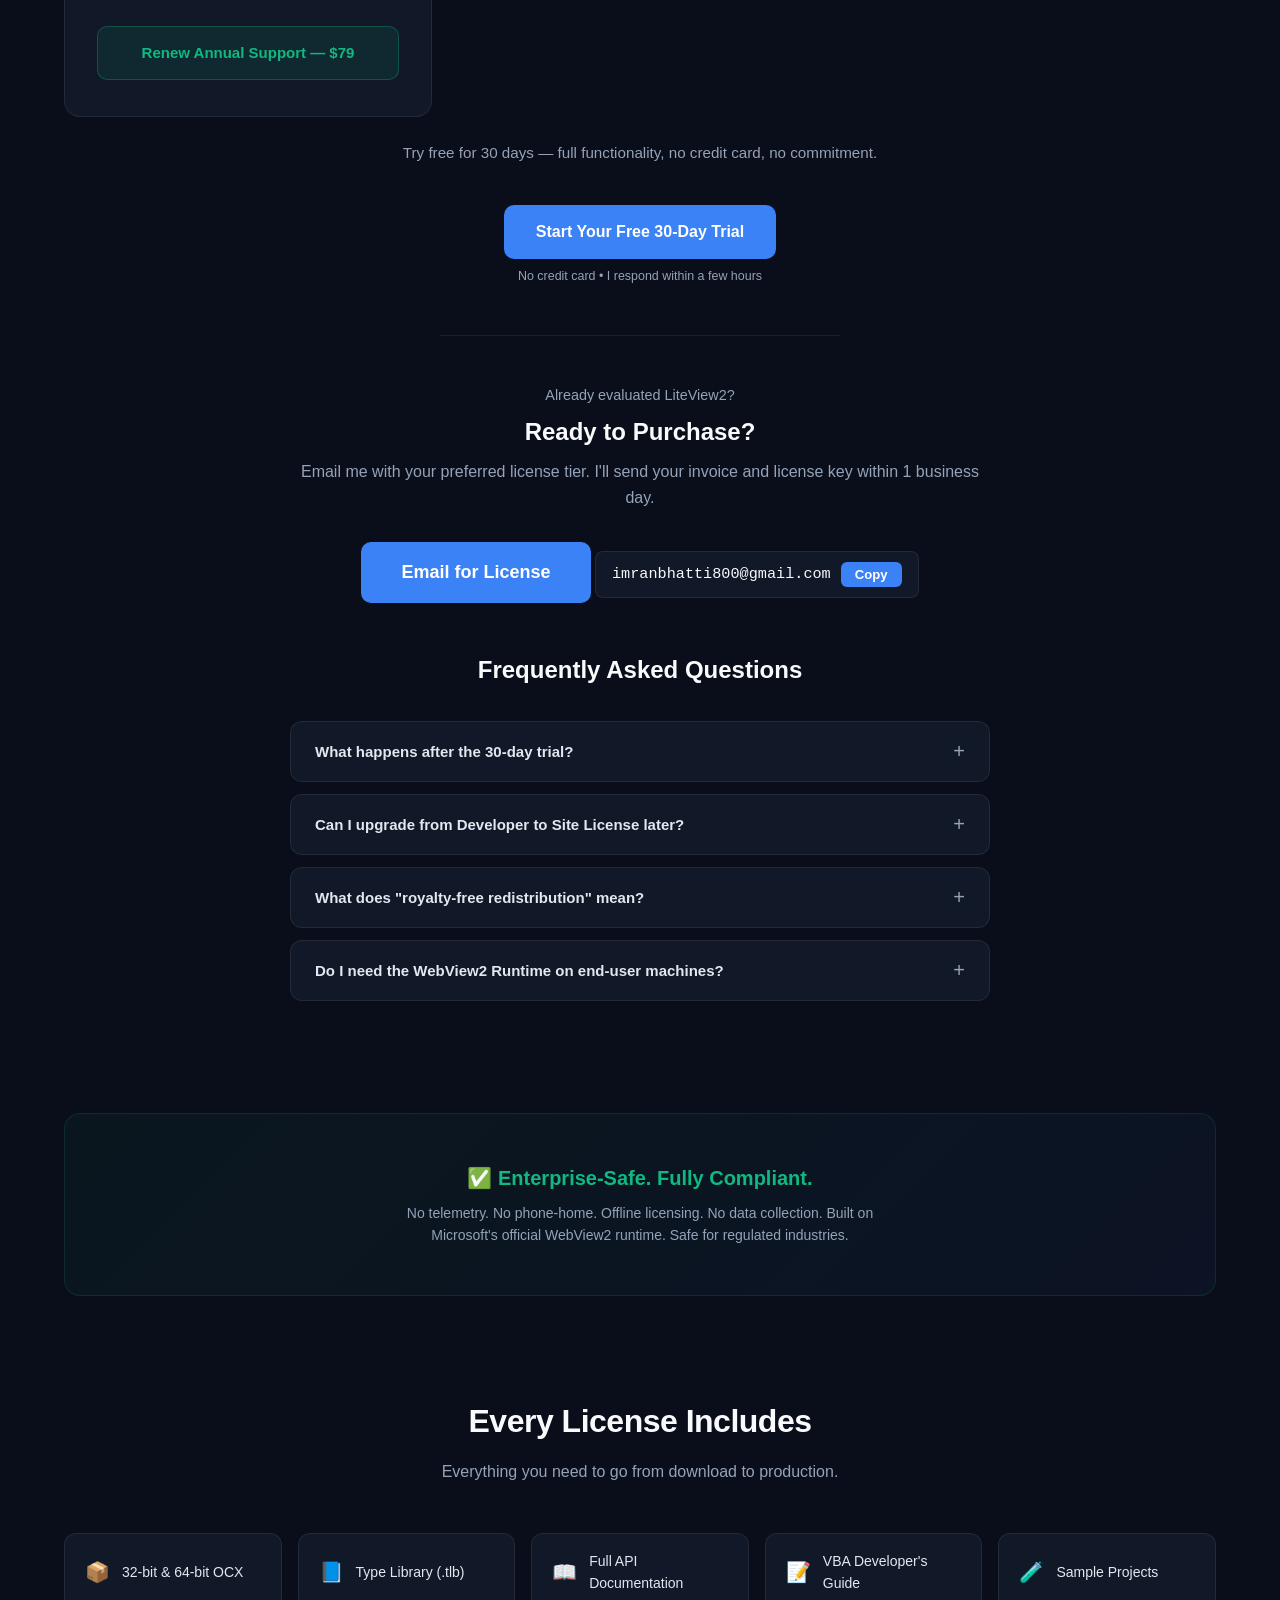
==== commit 8a87d896: "Add credibility section with developer identity and trust signals" ====
--- a/index.htm
+++ b/index.htm
@@ -3,21 +3,29 @@
 
 <head>
     <meta charset="UTF-8">
-    <title>LiteView2 — WebView2 ActiveX OCX Control for VBA, Access &amp; Excel</title>
     <meta name="viewport" content="width=device-width, initial-scale=1">
-    <meta name="description"
-        content="LiteView2 is a WebView2 ActiveX control for VBA developers. Run modern HTML, CSS, and JavaScript inside Excel and Access without COM registration.">
+    <title>LiteView2 – WebView2 ActiveX for Excel &amp; Access (VBA)</title>
+    <meta name="description" content="Embed a full Chromium WebView2 browser inside Excel, Access, and VB6. 270+ APIs, JavaScript ↔ VBA bridge, and registration-free deployment. Try LiteView2 today.">
+    <meta name="keywords" content="WebView2 ActiveX, VBA browser control, Excel WebView2, Access WebView2, ActiveX control VBA, embed Chromium VBA">
+    <meta http-equiv="Referrer-Policy" content="strict-origin-when-cross-origin">
     <link rel="canonical" href="https://imranosoft.github.io/LiteView2-Website/index.htm">
     <link rel="alternate" hreflang="en" href="https://imranosoft.github.io/LiteView2-Website/index.htm">
-    <meta property="og:title" content="LiteView2 — WebView2 ActiveX OCX Control for VBA &amp; COM">
-    <meta property="og:description" content="Embed a full Chromium browser inside Access, Excel, VB6, and any COM host. 270+ APIs, registration-free deployment, production-ready.">
+    <meta property="og:title" content="LiteView2 – WebView2 ActiveX for Excel &amp; Access (VBA)">
+    <meta property="og:description" content="Embed a full Chromium WebView2 browser inside Excel, Access, and VB6. 270+ APIs, JavaScript-VBA bridge, registration-free deployment.">
     <meta property="og:image" content="https://imranosoft.github.io/LiteView2-Website/Access_Form.PNG">
-    <meta property="og:image:width" content="820">
-    <meta property="og:image:height" content="600">
+    <meta property="og:image:width" content="1200">
+    <meta property="og:image:height" content="630">
     <meta property="og:url" content="https://imranosoft.github.io/LiteView2-Website/index.htm">
-    <meta property="og:type" content="website">
+    <meta property="og:type" content="product">
+    <meta property="og:site_name" content="LiteView2">
     <meta name="twitter:card" content="summary_large_image">
+    <meta name="twitter:title" content="LiteView2 – WebView2 ActiveX for Excel &amp; Access (VBA)">
+    <meta name="twitter:description" content="Embed a full Chromium WebView2 browser inside Excel, Access, and VB6. 270+ APIs, JavaScript-VBA bridge, registration-free.">
+    <meta name="twitter:image" content="https://imranosoft.github.io/LiteView2-Website/Access_Form.PNG">
+    <meta name="twitter:image:alt" content="LiteView2 WebView2 ActiveX control running inside Microsoft Access">
+    <link rel="icon" type="image/png" href="Access_Form.PNG">
     <link rel="stylesheet" href="landing.css">
+    <link rel="preload" as="image" href="Access_Form.PNG">
     <style>
     /* ========== CONVERSION SYSTEM CSS ========== */
 
@@ -46,6 +54,14 @@
 
     /* Credibility line */
     .hero-credibility{color:var(--text-dim);font-size:.82rem;margin-top:12px;font-style:italic}
+
+    /* Built-by credibility card */
+    .built-by{display:flex;align-items:center;gap:16px;max-width:520px;margin:0 auto 20px;padding:16px 24px;border-radius:12px;background:var(--bg-card,rgba(255,255,255,0.03));border:1px solid var(--border);box-shadow:0 2px 8px rgba(0,0,0,0.05);transition:all .2s ease}
+    .built-by:hover{border-color:var(--accent);transform:translateY(-1px)}
+    .built-by-avatar{width:56px;height:56px;border-radius:50%;object-fit:cover;border:2px solid var(--border);flex-shrink:0}
+    .built-by-text{font-size:.88rem;color:var(--text-dim);line-height:1.5}
+    .built-by-name{color:var(--text-bright,#fff);font-weight:600;font-size:.95rem}
+    @media(max-width:600px){.built-by{flex-direction:column;text-align:center;gap:10px}}
 
     /* Section CTAs (repeated after sections) */
     .section-cta{text-align:center;margin:40px 0 16px}
@@ -159,6 +175,8 @@
         { "@type": "Offer", "name": "Site License", "price": "699.00", "priceCurrency": "USD",
           "availability": "https://schema.org/InStock" },
         { "@type": "Offer", "name": "Enterprise License", "price": "1299.00", "priceCurrency": "USD",
+          "availability": "https://schema.org/InStock" },
+        { "@type": "Offer", "name": "Free Trial", "price": "0", "priceCurrency": "USD",
           "availability": "https://schema.org/InStock" }
       ]
     }
@@ -276,8 +294,8 @@
             <p>Build modern UI inside Excel &amp; Access using HTML, CSS, and JavaScript — powered by Chromium.</p>
             <p style="color:var(--text-dim);font-size:.9rem;margin-top:6px;">Simple RegFree setup. No OCX registration required.</p>
             <div class="hero-cta-group">
-                <a href="#trial-form" class="btn-cta" onclick="if(typeof gtag==='function')gtag('event','hero_cta_click',{event_category:'conversion'});">Download Trial</a>
-                <a href="#visual-demo" class="btn-cta btn-cta-secondary">View Demo</a>
+                <a href="#trial-form" class="btn-cta" id="hero-download-trial-btn" onclick="if(typeof gtag==='function')gtag('event','hero_cta_click',{event_category:'conversion'});">Download Trial</a>
+                <a href="#visual-demo" class="btn-cta btn-cta-secondary" id="hero-view-demo-btn">View Demo</a>
             </div>
             <div class="hero-trust">Works in Excel &amp; Access &bull; 32/64-bit &bull; Reg-free or COM registered</div>
             <div class="hero-stats">
@@ -287,6 +305,18 @@
             </div>
             <p class="hero-credibility">Designed for professional VBA developers working with Excel, Access, and legacy systems.</p>
         </section>
+
+        <!-- ============================================================ -->
+        <!-- BUILT BY — CREDIBILITY -->
+        <!-- ============================================================ -->
+        <div class="built-by">
+            <img src="imran.jpg" alt="Imran Bhatti — LiteView2 developer" class="built-by-avatar" width="56" height="56" loading="lazy" decoding="async">
+            <div class="built-by-text">
+                <strong class="built-by-name">Built by Imran Bhatti</strong><br>
+                ActiveX and COM specialist focused on high-performance controls for Excel and Access VBA.
+                <span style="display:block;margin-top:4px;">Used in real-world VBA applications and production environments.</span>
+            </div>
+        </div>
 
         <!-- ============================================================ -->
         <!-- SECTION 2: PROBLEM vs SOLUTION -->
@@ -966,7 +996,7 @@
     <!-- ===== Lightbox ===== -->
     <div class="lightbox" id="lightbox">
         <button class="lightbox-close">&times;</button>
-        <img src="" alt="Screenshot">
+        <img src="Access_Form.PNG" alt="LiteView2 WebView2 ActiveX running in Microsoft Access form">
     </div>
 
     <!-- ===== Sticky CTA Bar ===== -->
--- a/landing.css
+++ b/landing.css
@@ -1422,3 +1422,6 @@
         gap: 24px;
     }
 }
+
+/* SEO: reusable footer metadata styling */
+.footer-meta { font-size: 12px; color: #888; }
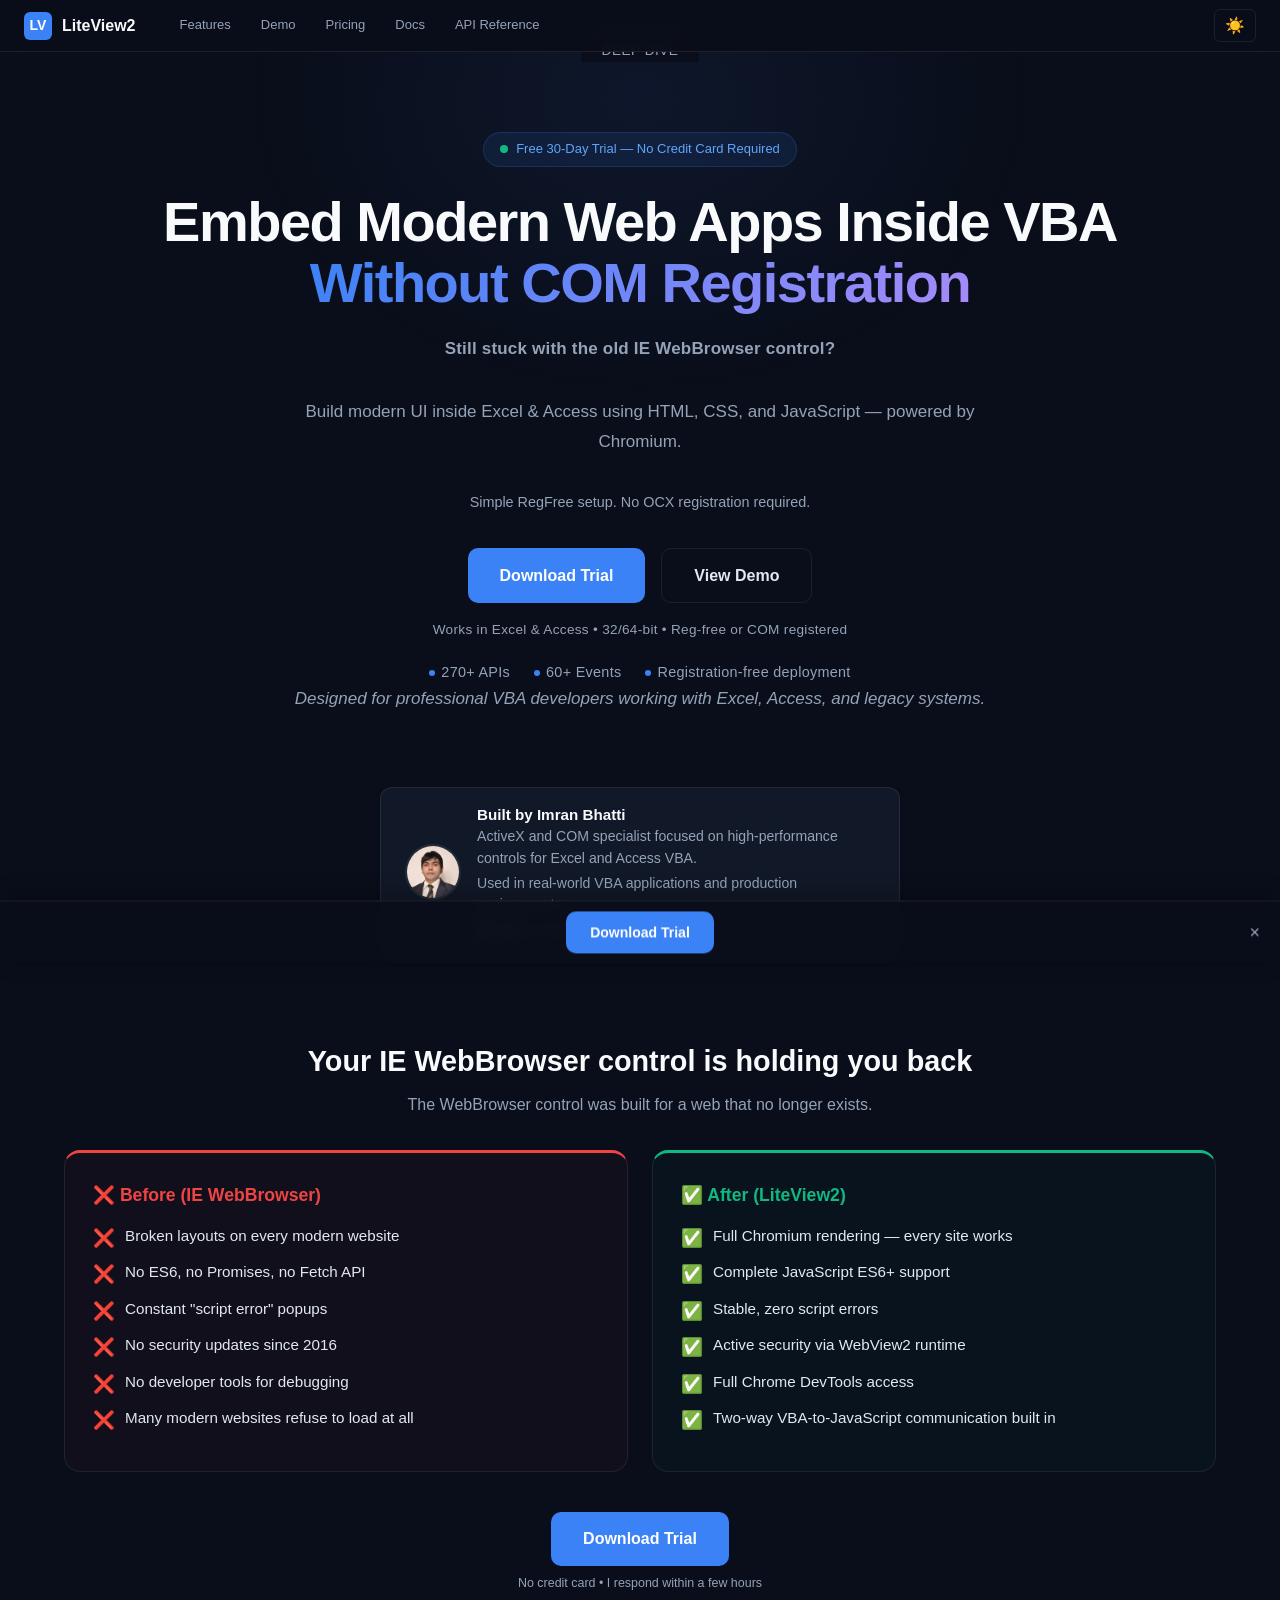
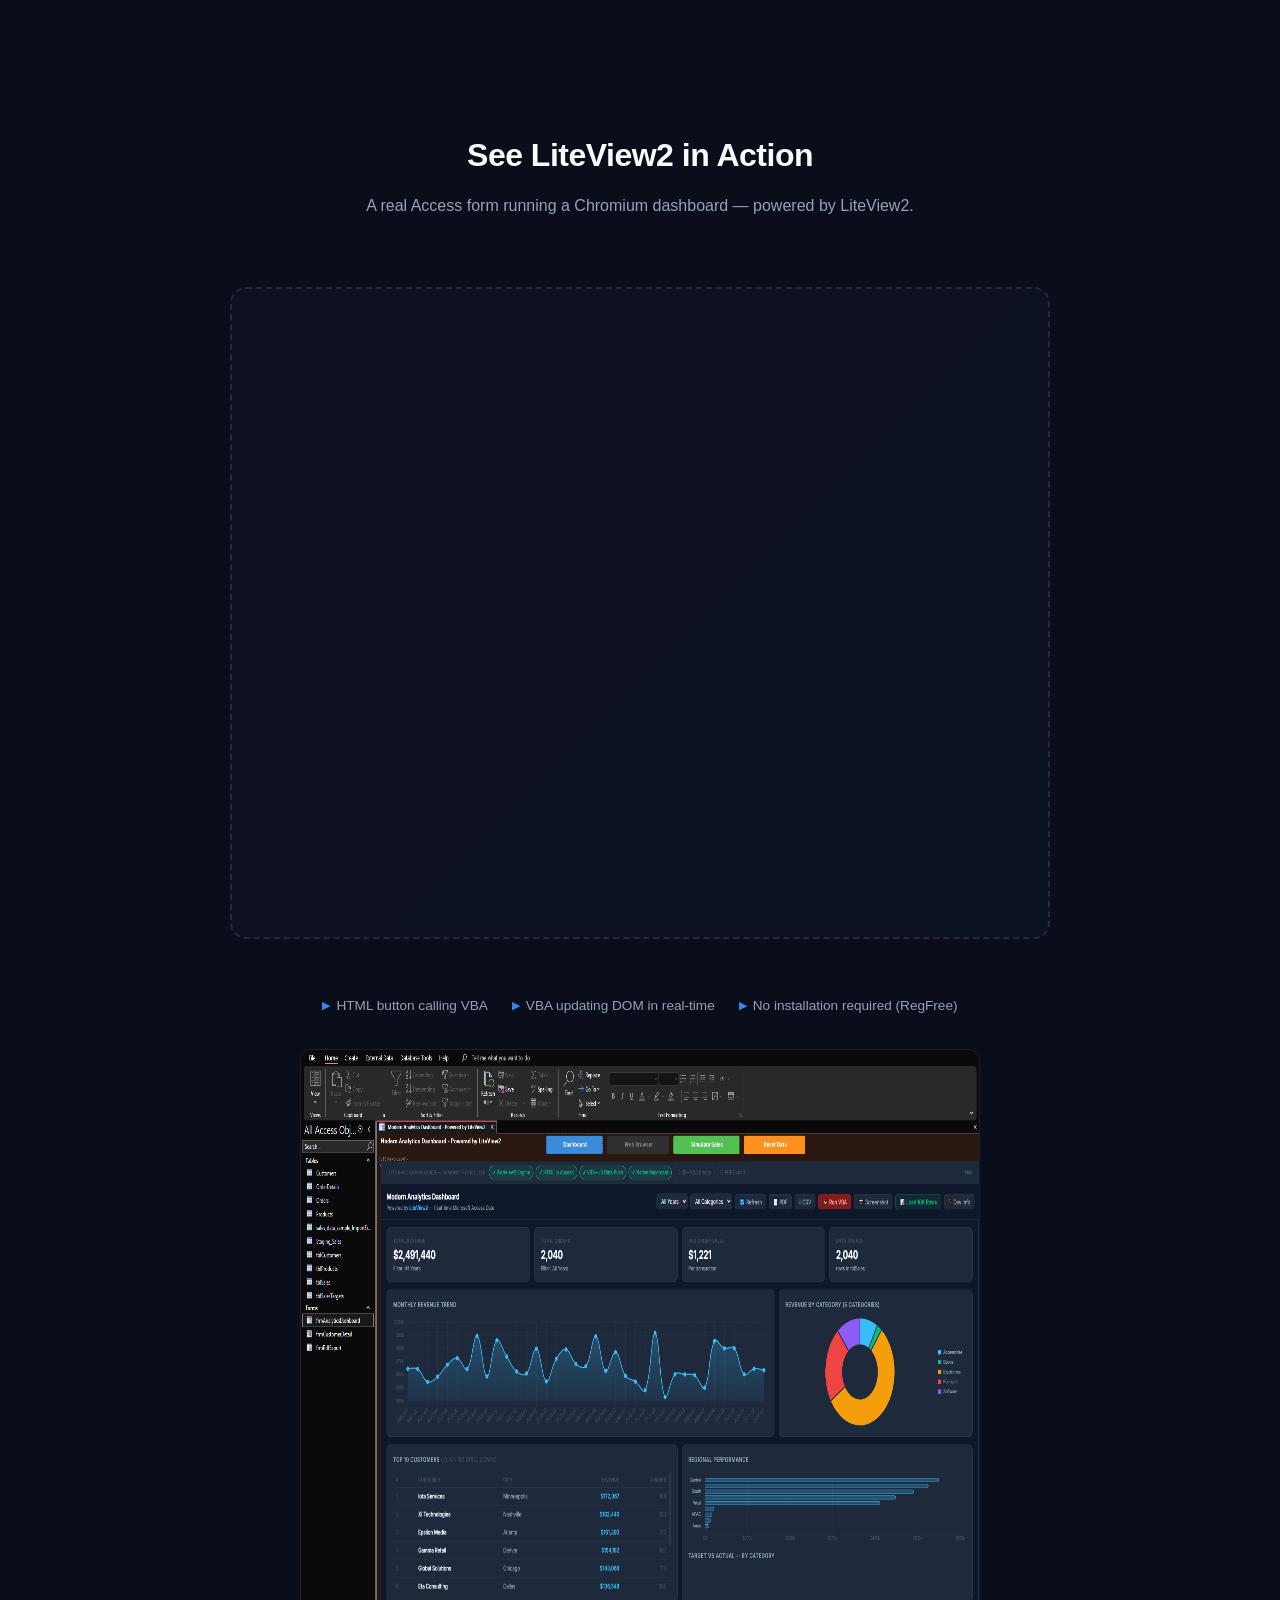
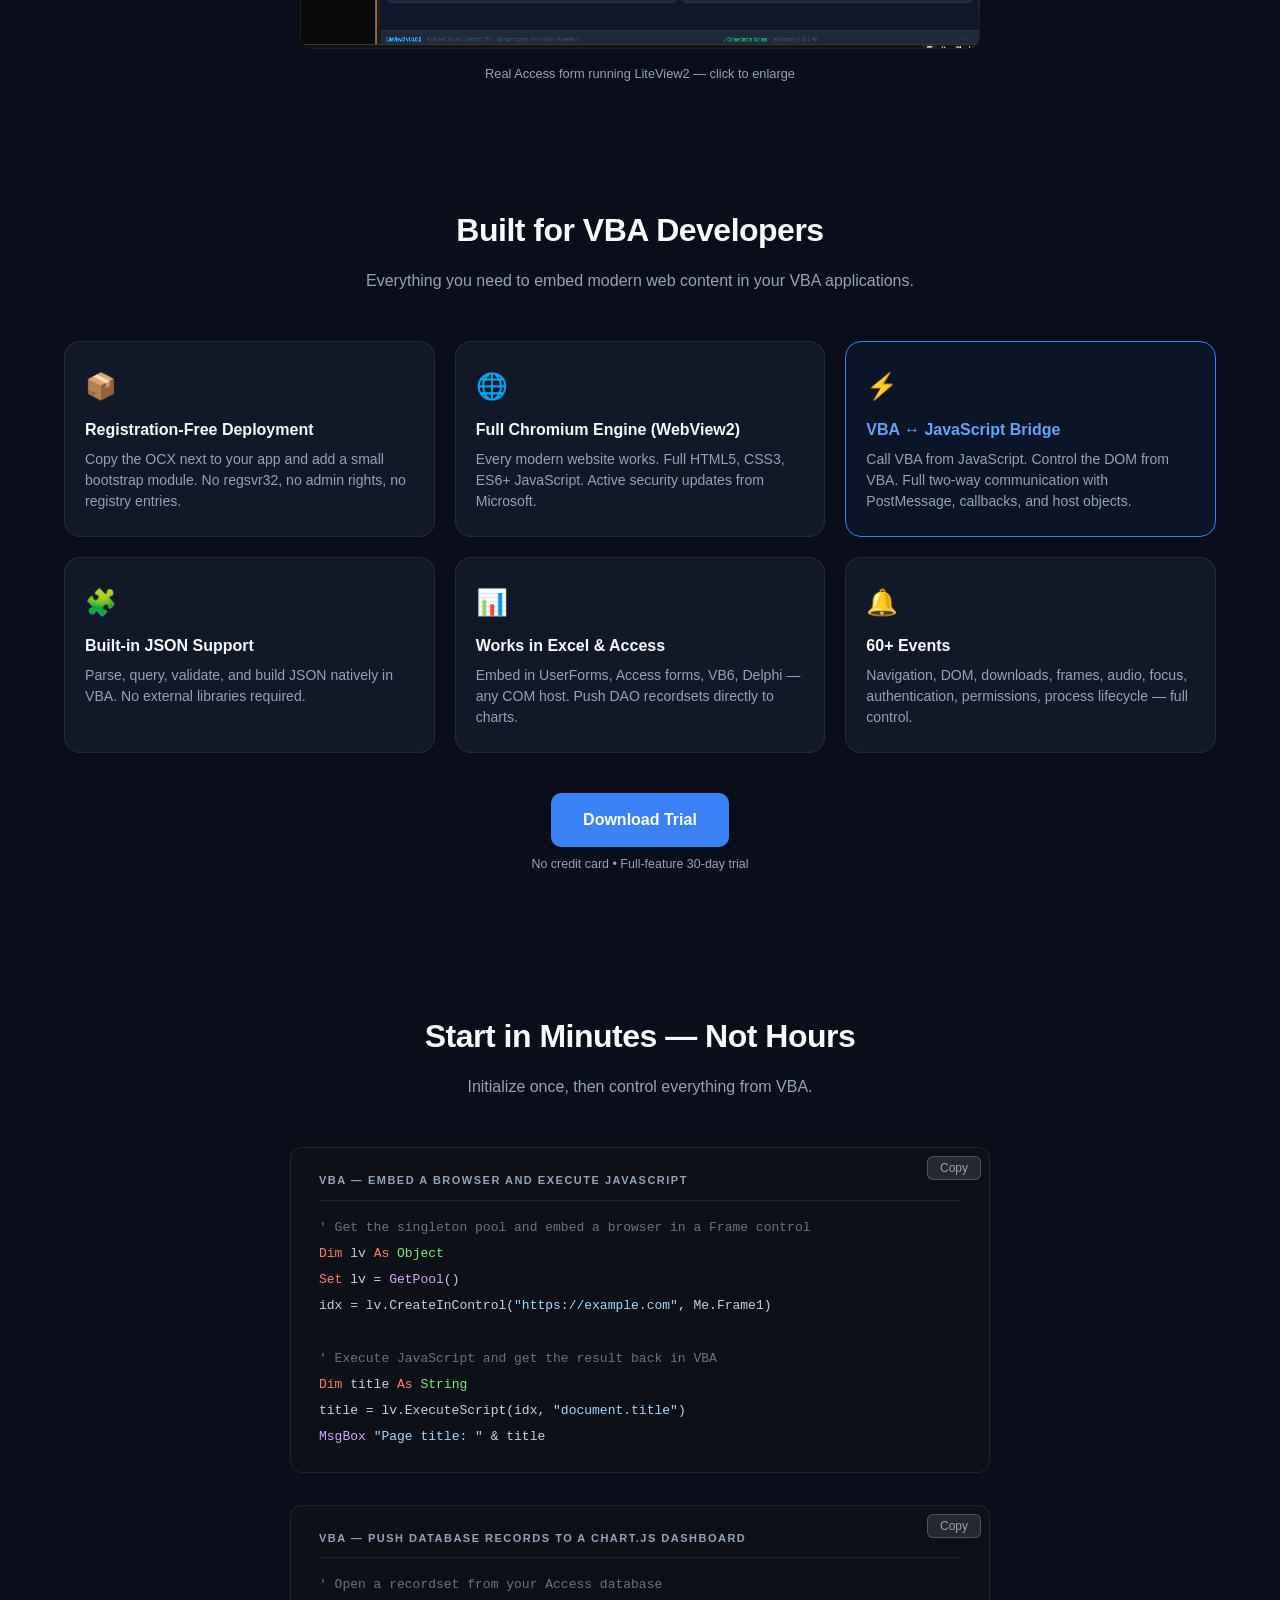
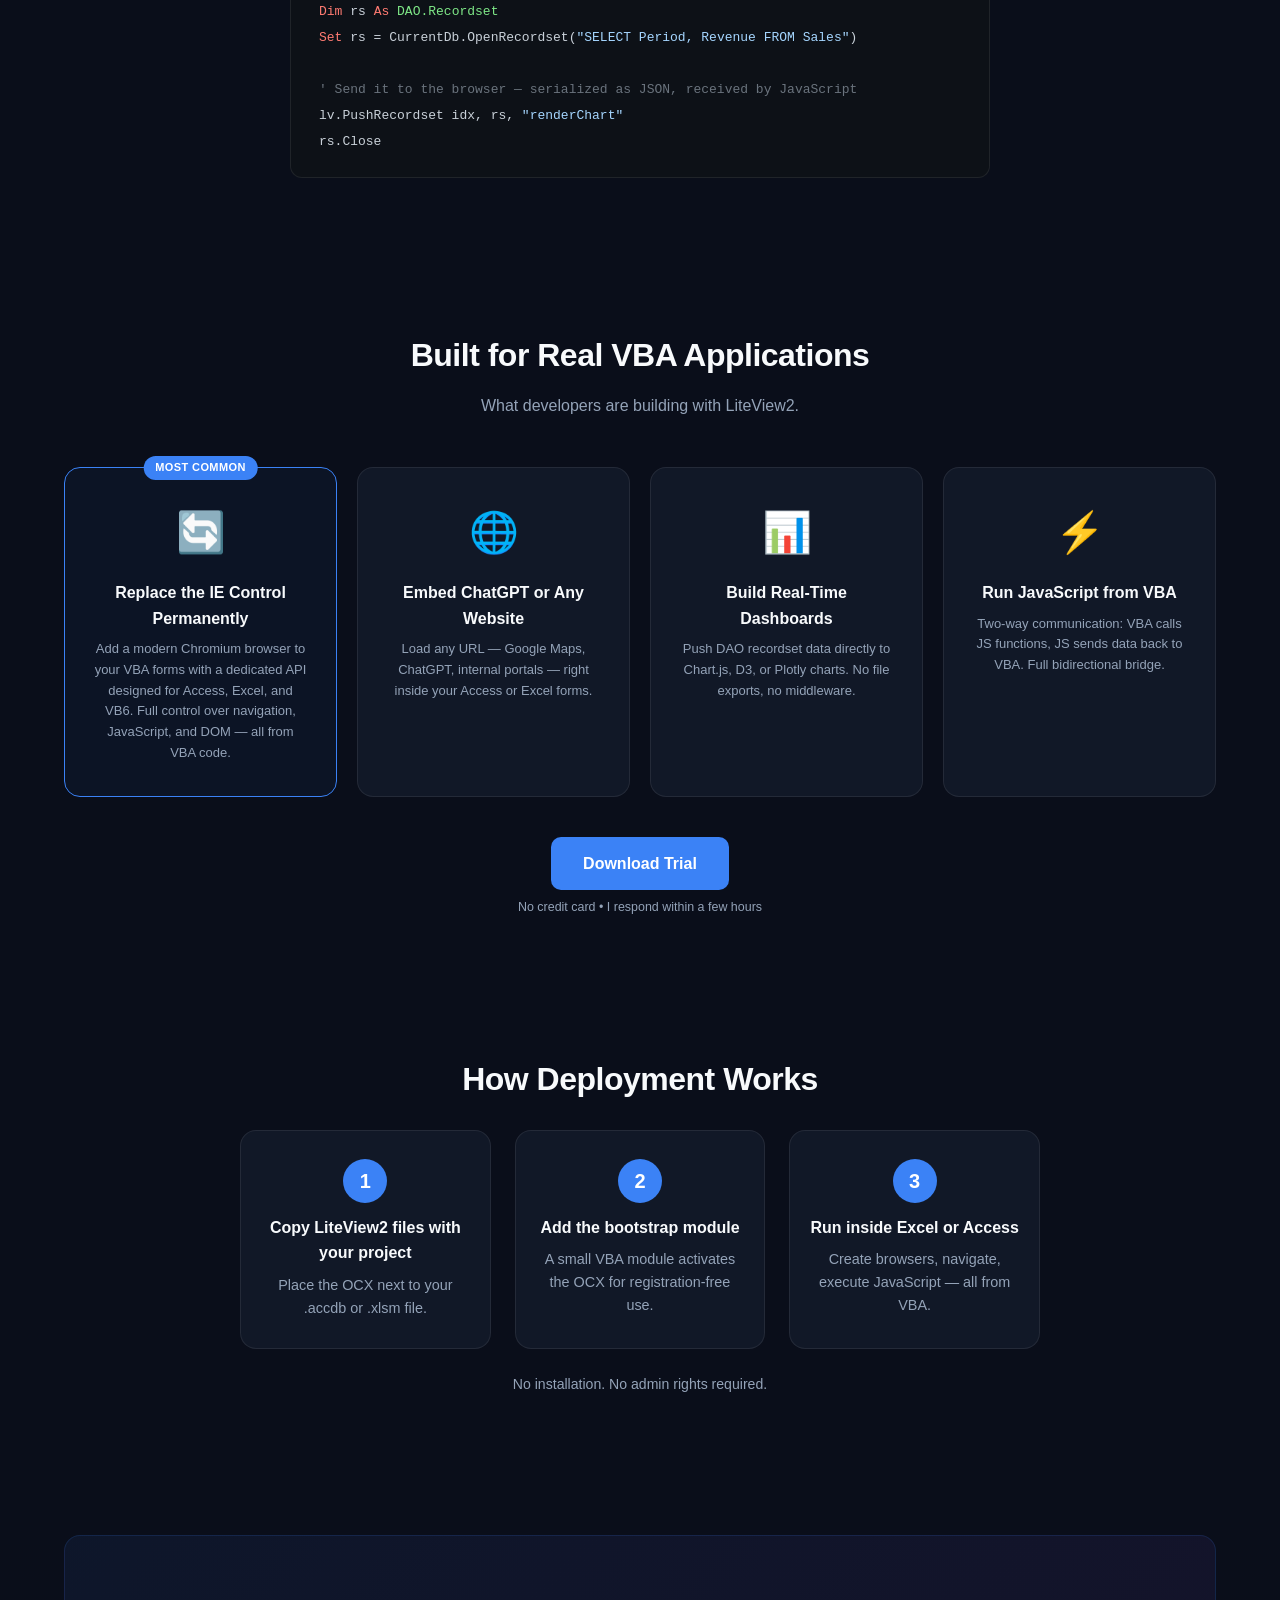
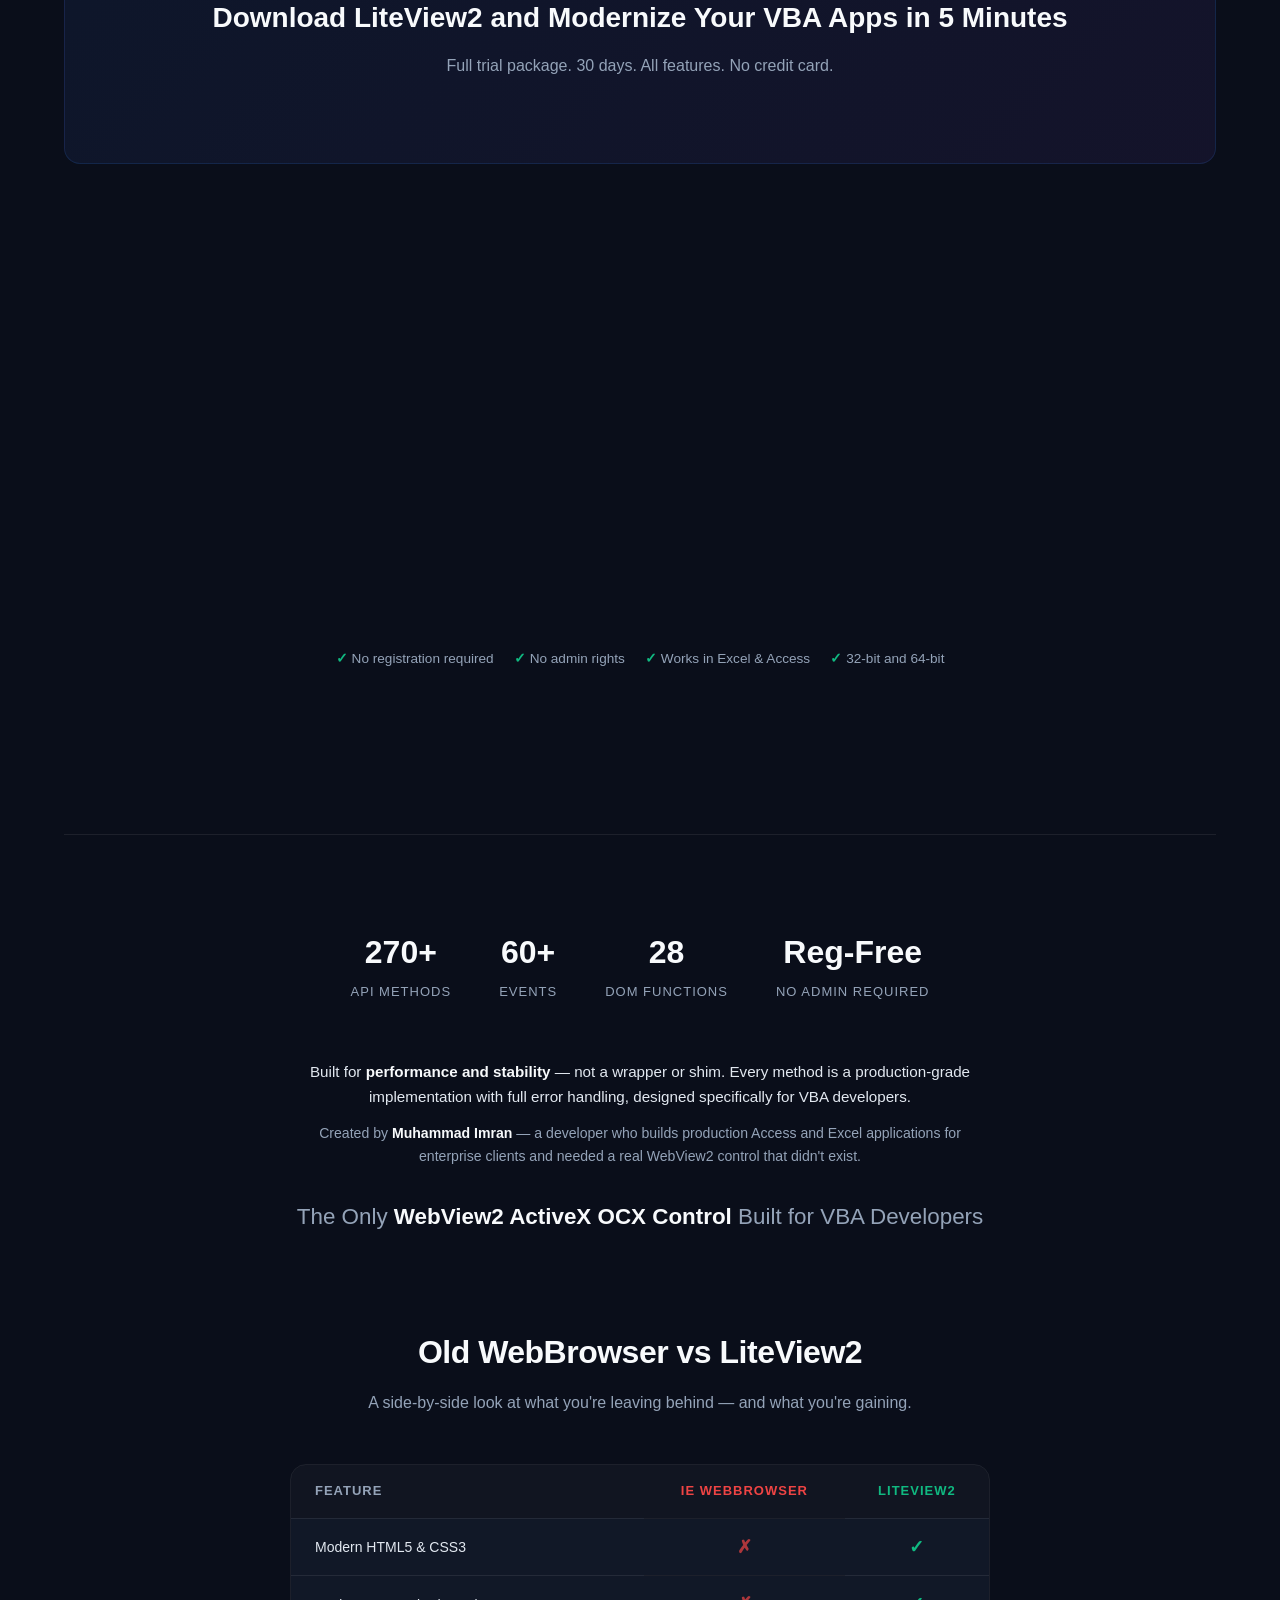
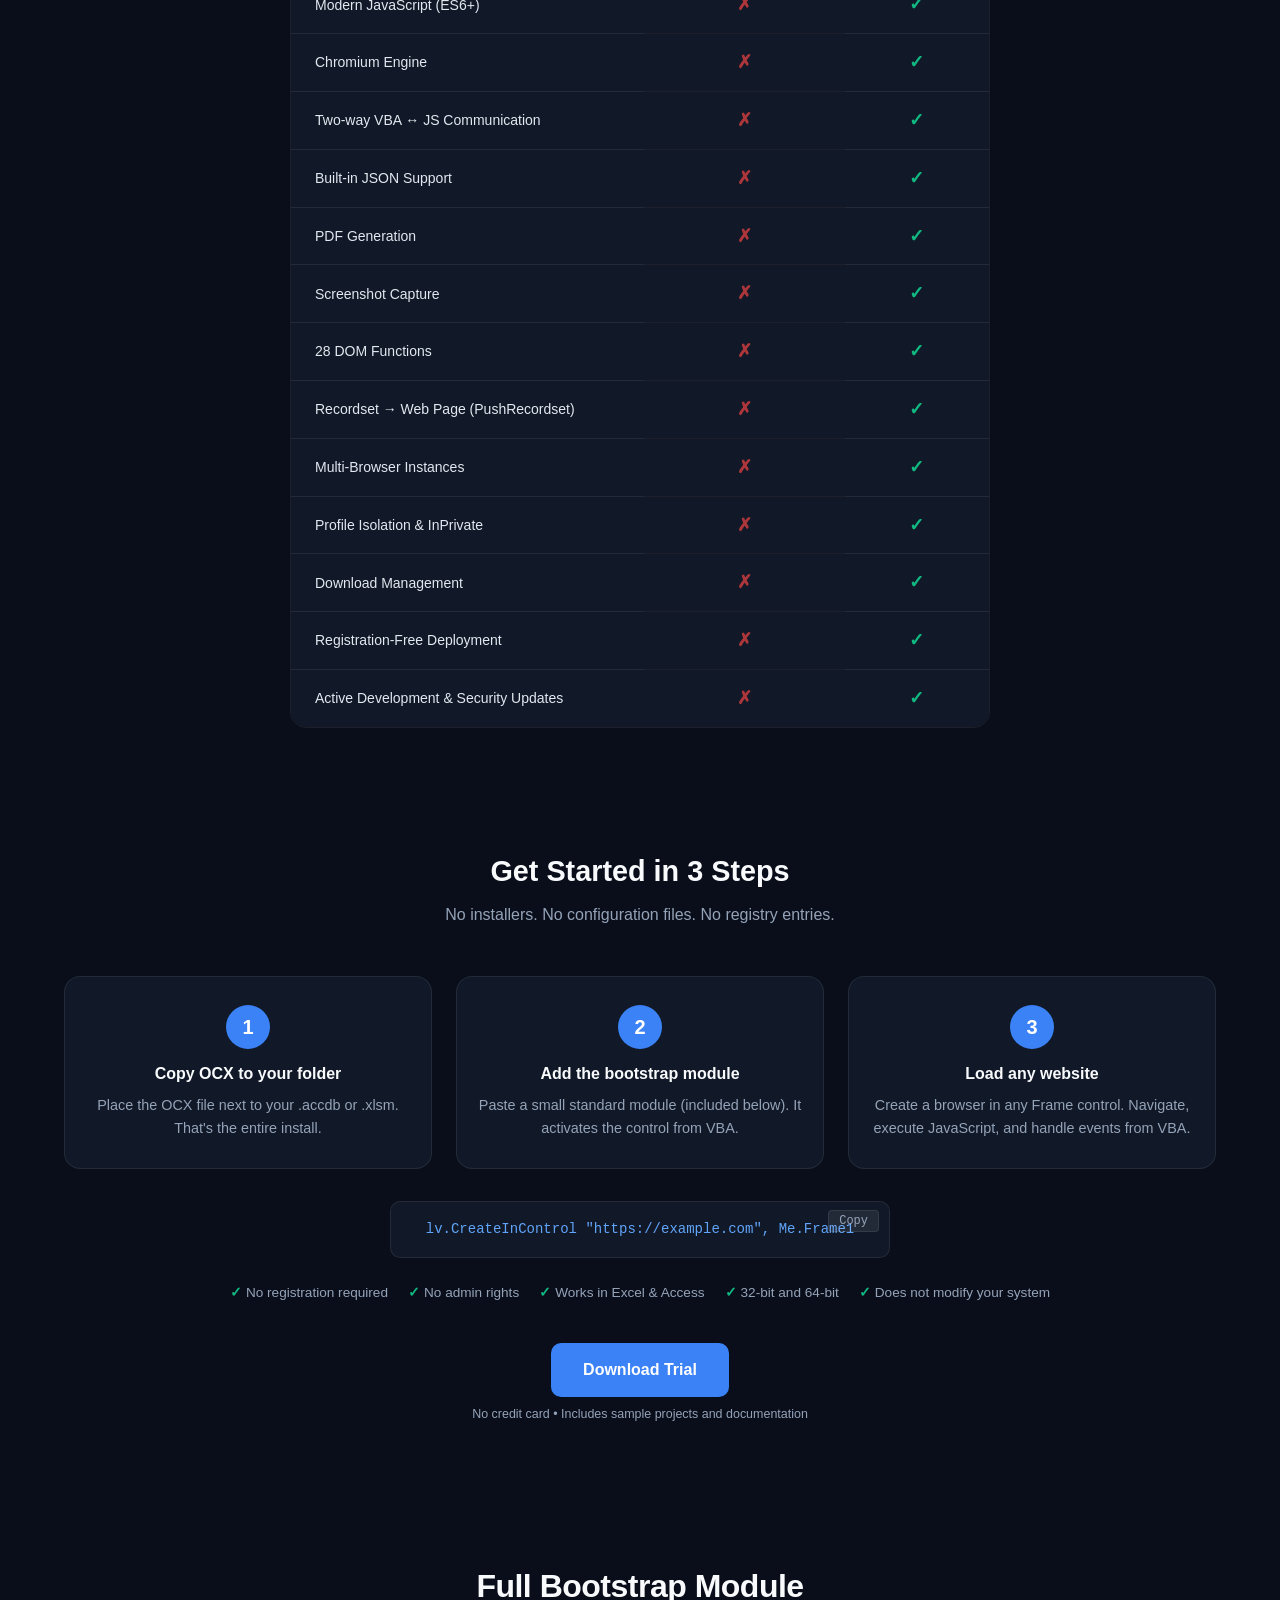
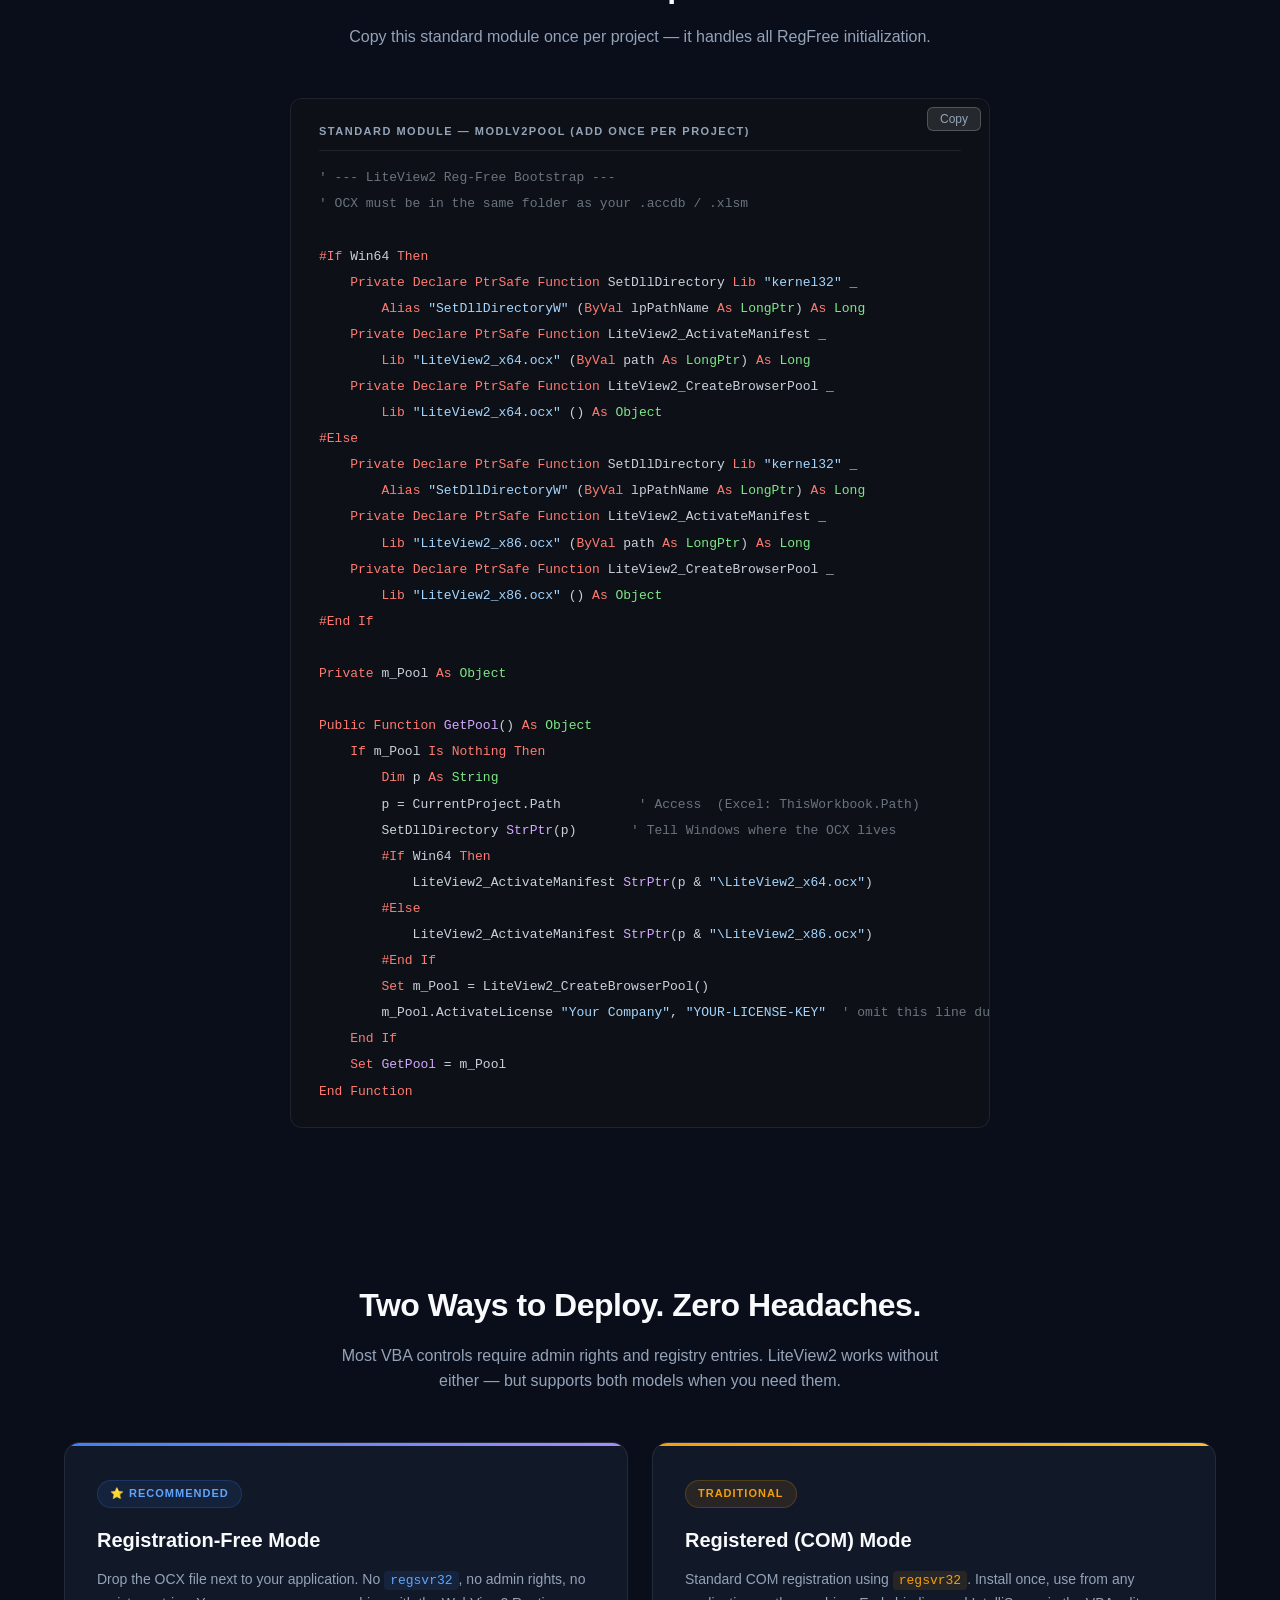
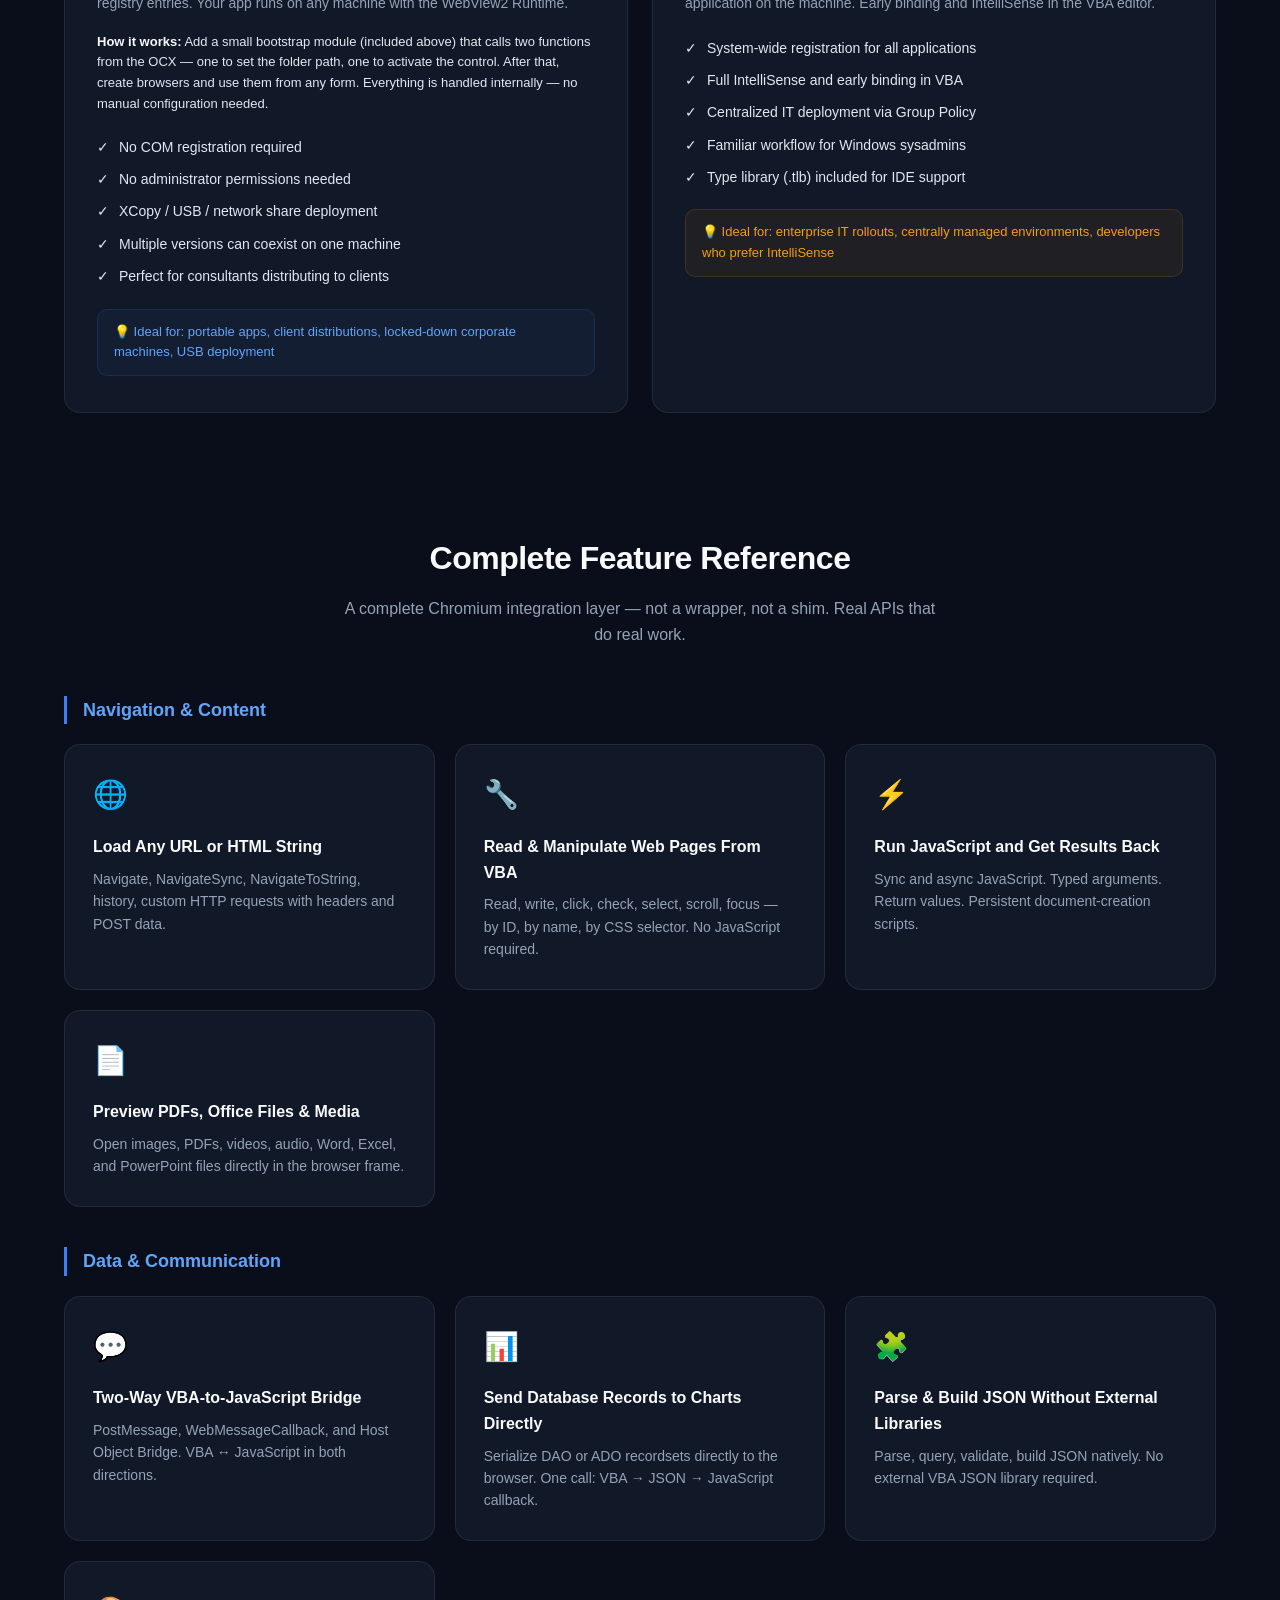
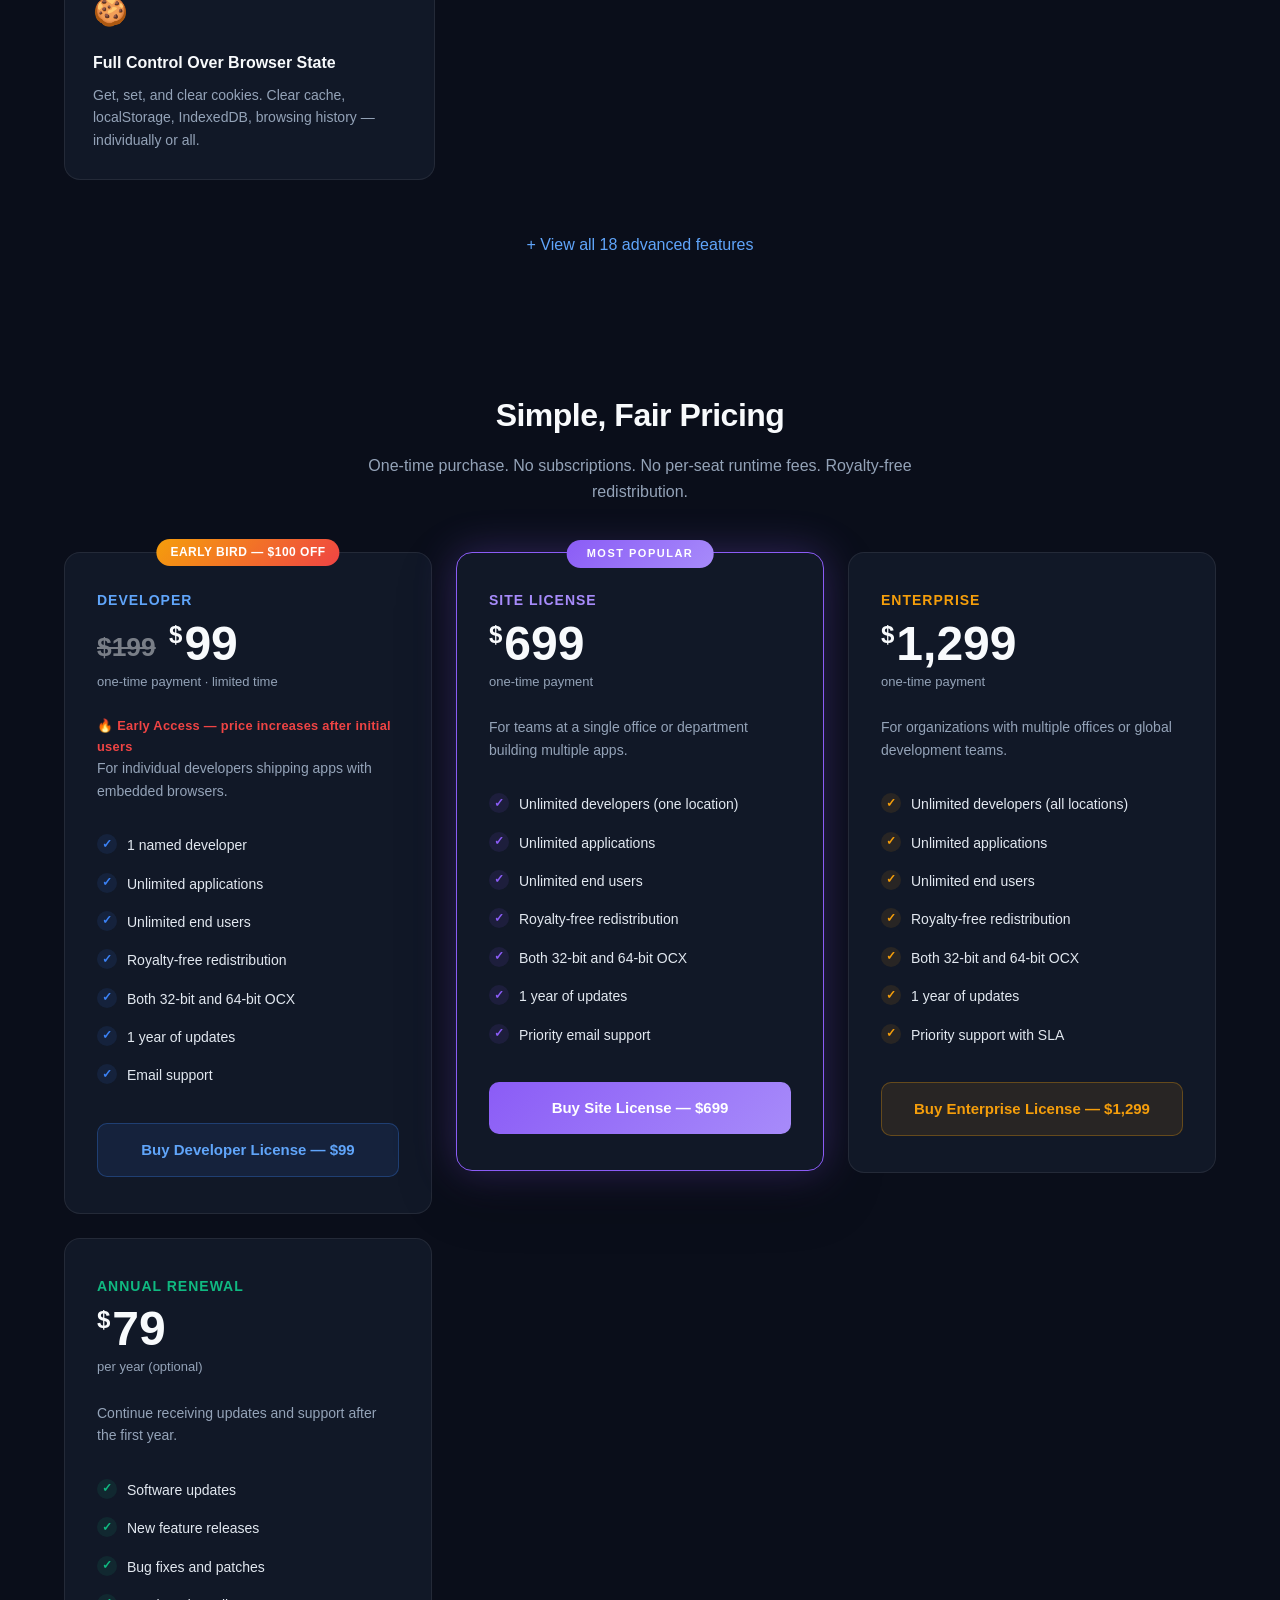
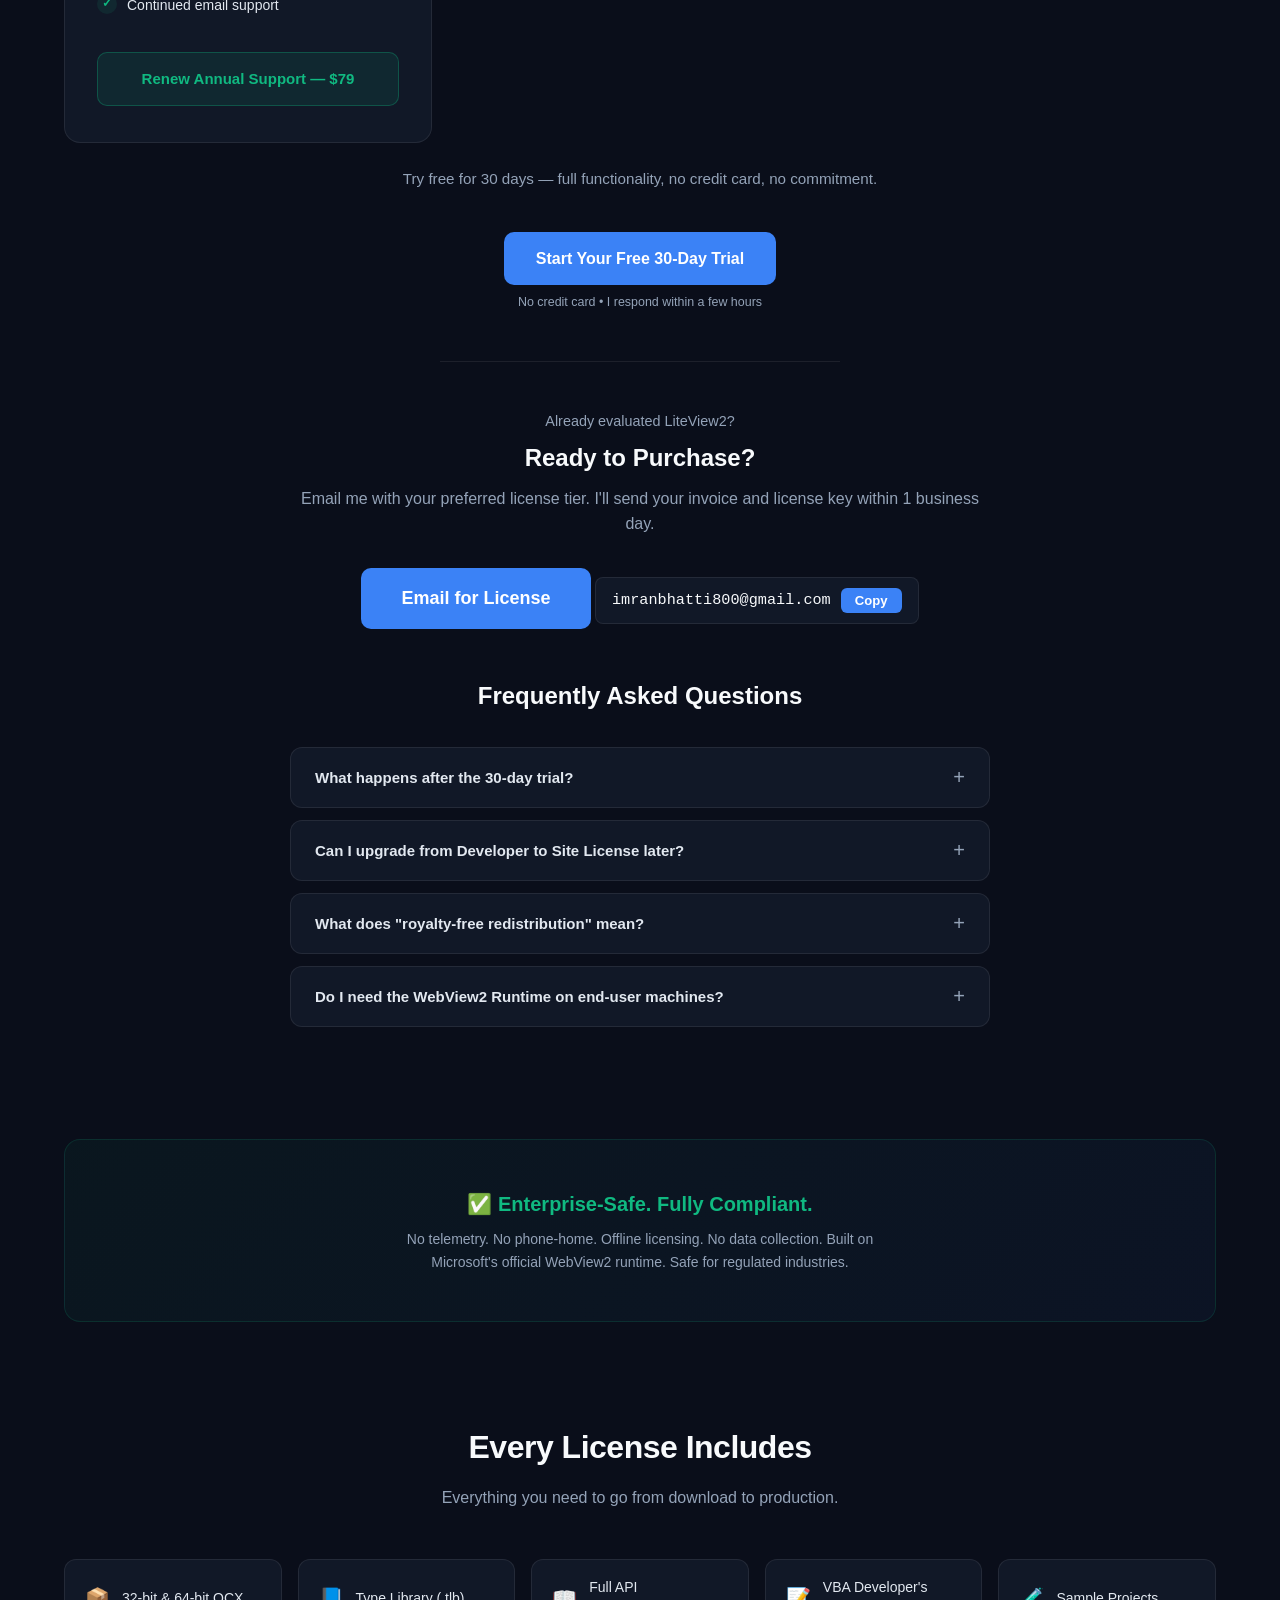
==== commit a427db1b: "Add contact links to credibility section" ====
--- a/index.htm
+++ b/index.htm
@@ -62,6 +62,11 @@
     .built-by-text{font-size:.88rem;color:var(--text-dim);line-height:1.5}
     .built-by-name{color:var(--text-bright,#fff);font-weight:600;font-size:.95rem}
     @media(max-width:600px){.built-by{flex-direction:column;text-align:center;gap:10px}}
+    .built-by-links{display:flex;align-items:center;gap:10px;margin-top:6px;font-size:.85rem}
+    .built-by-links a{color:var(--text-dim);text-decoration:none;display:inline-flex;align-items:center;transition:color .2s}
+    .built-by-links a:hover{color:var(--accent)}
+    .built-by-links svg{width:16px;height:16px}
+    @media(max-width:600px){.built-by-links{justify-content:center}}
 
     /* Section CTAs (repeated after sections) */
     .section-cta{text-align:center;margin:40px 0 16px}
@@ -315,6 +320,11 @@
                 <strong class="built-by-name">Built by Imran Bhatti</strong><br>
                 ActiveX and COM specialist focused on high-performance controls for Excel and Access VBA.
                 <span style="display:block;margin-top:4px;">Used in real-world VBA applications and production environments.</span>
+                <div class="built-by-links">
+                    <a href="https://www.linkedin.com/in/muhammad-imran-bhatti-320990144/" target="_blank" rel="noopener" aria-label="LinkedIn"><svg width="16" height="16" viewBox="0 0 24 24" fill="currentColor"><path d="M20.447 20.452h-3.554v-5.569c0-1.328-.027-3.037-1.852-3.037-1.853 0-2.136 1.445-2.136 2.939v5.667H9.351V9h3.414v1.561h.046c.477-.9 1.637-1.85 3.37-1.85 3.601 0 4.267 2.37 4.267 5.455v6.286zM5.337 7.433a2.062 2.062 0 01-2.063-2.065 2.064 2.064 0 112.063 2.065zm1.782 13.019H3.555V9h3.564v11.452zM22.225 0H1.771C.792 0 0 .774 0 1.729v20.542C0 23.227.792 24 1.771 24h20.451C23.2 24 24 23.227 24 22.271V1.729C24 .774 23.2 0 22.222 0h.003z"/></svg></a>
+                    <a href="https://www.youtube.com/@imranbhatti8580" target="_blank" rel="noopener" aria-label="YouTube"><svg width="16" height="16" viewBox="0 0 24 24" fill="currentColor"><path d="M23.498 6.186a3.016 3.016 0 00-2.122-2.136C19.505 3.545 12 3.545 12 3.545s-7.505 0-9.377.505A3.017 3.017 0 00.502 6.186C0 8.07 0 12 0 12s0 3.93.502 5.814a3.016 3.016 0 002.122 2.136c1.871.505 9.376.505 9.376.505s7.505 0 9.377-.505a3.015 3.015 0 002.122-2.136C24 15.93 24 12 24 12s0-3.93-.502-5.814zM9.545 15.568V8.432L15.818 12l-6.273 3.568z"/></svg></a>
+                    <a href="mailto:imranbhatti800@gmail.com" aria-label="Email">imranbhatti800@gmail.com</a>
+                </div>
             </div>
         </div>
 
